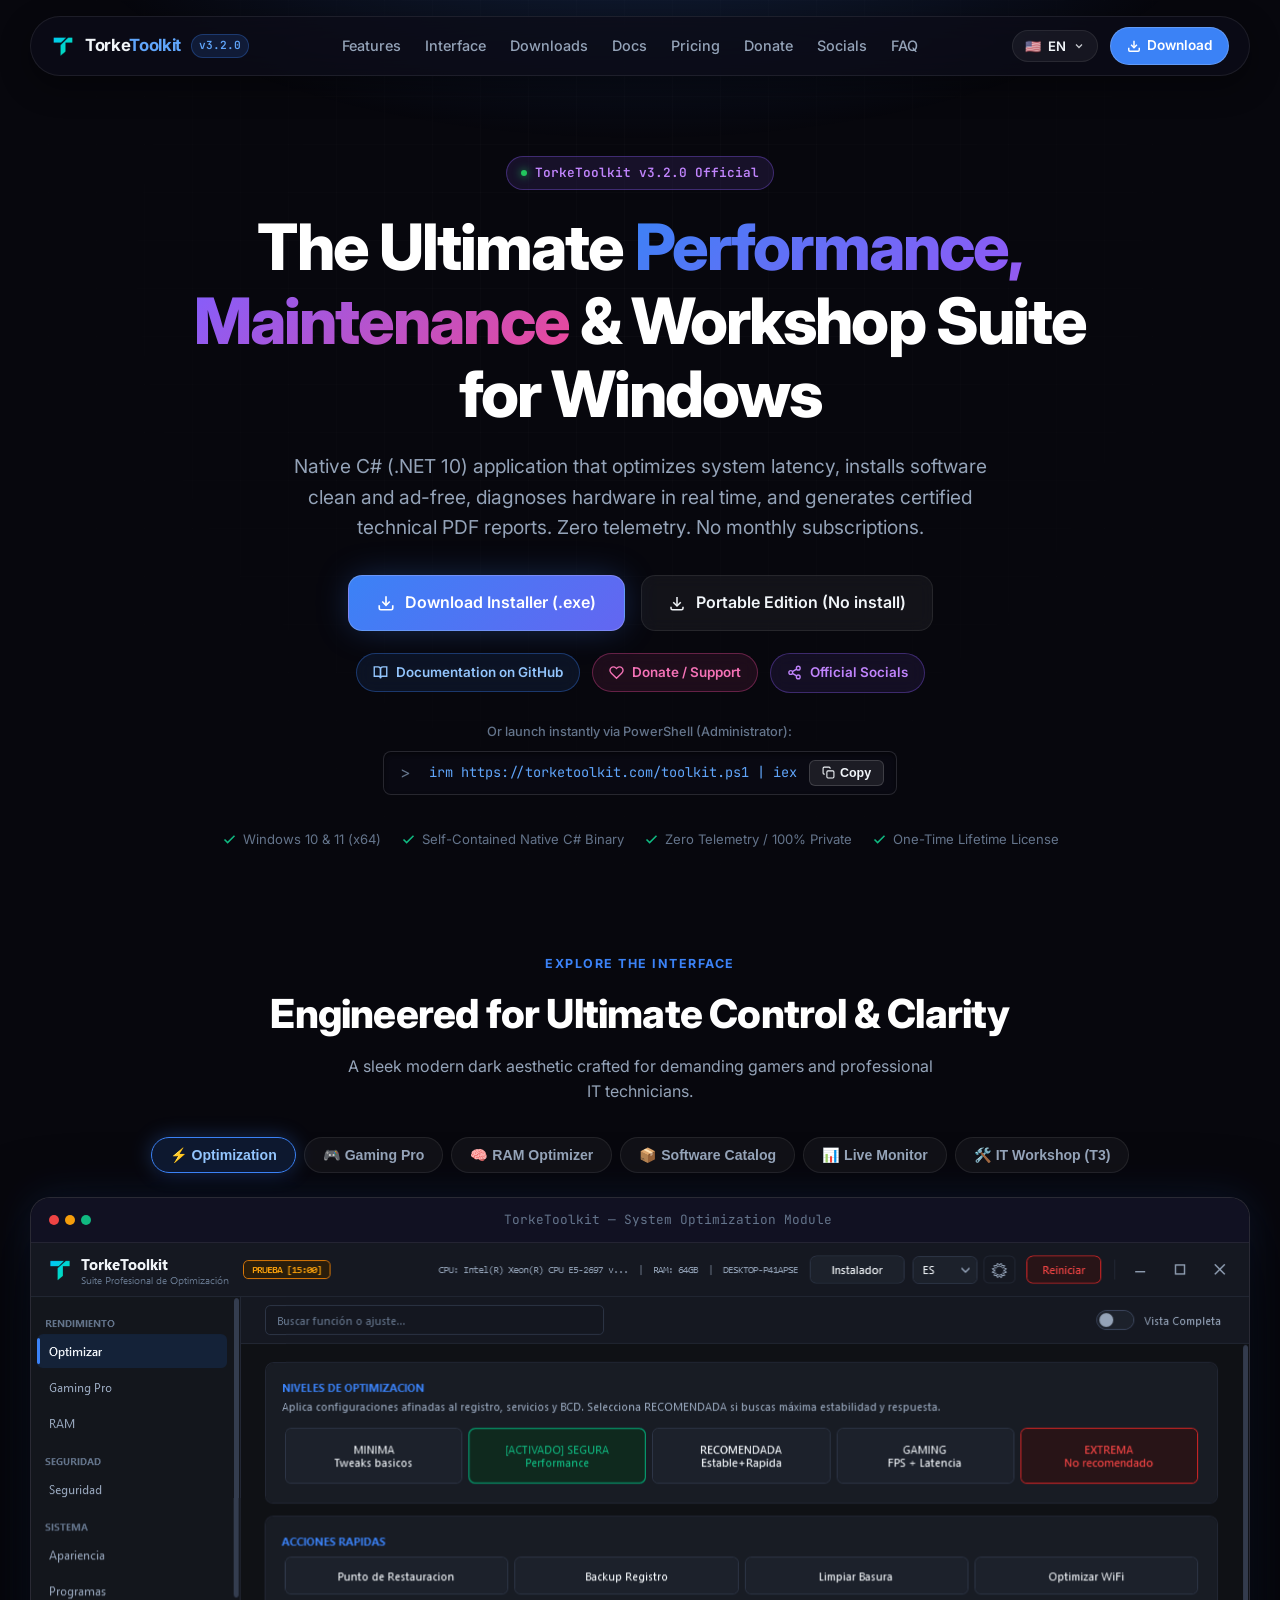
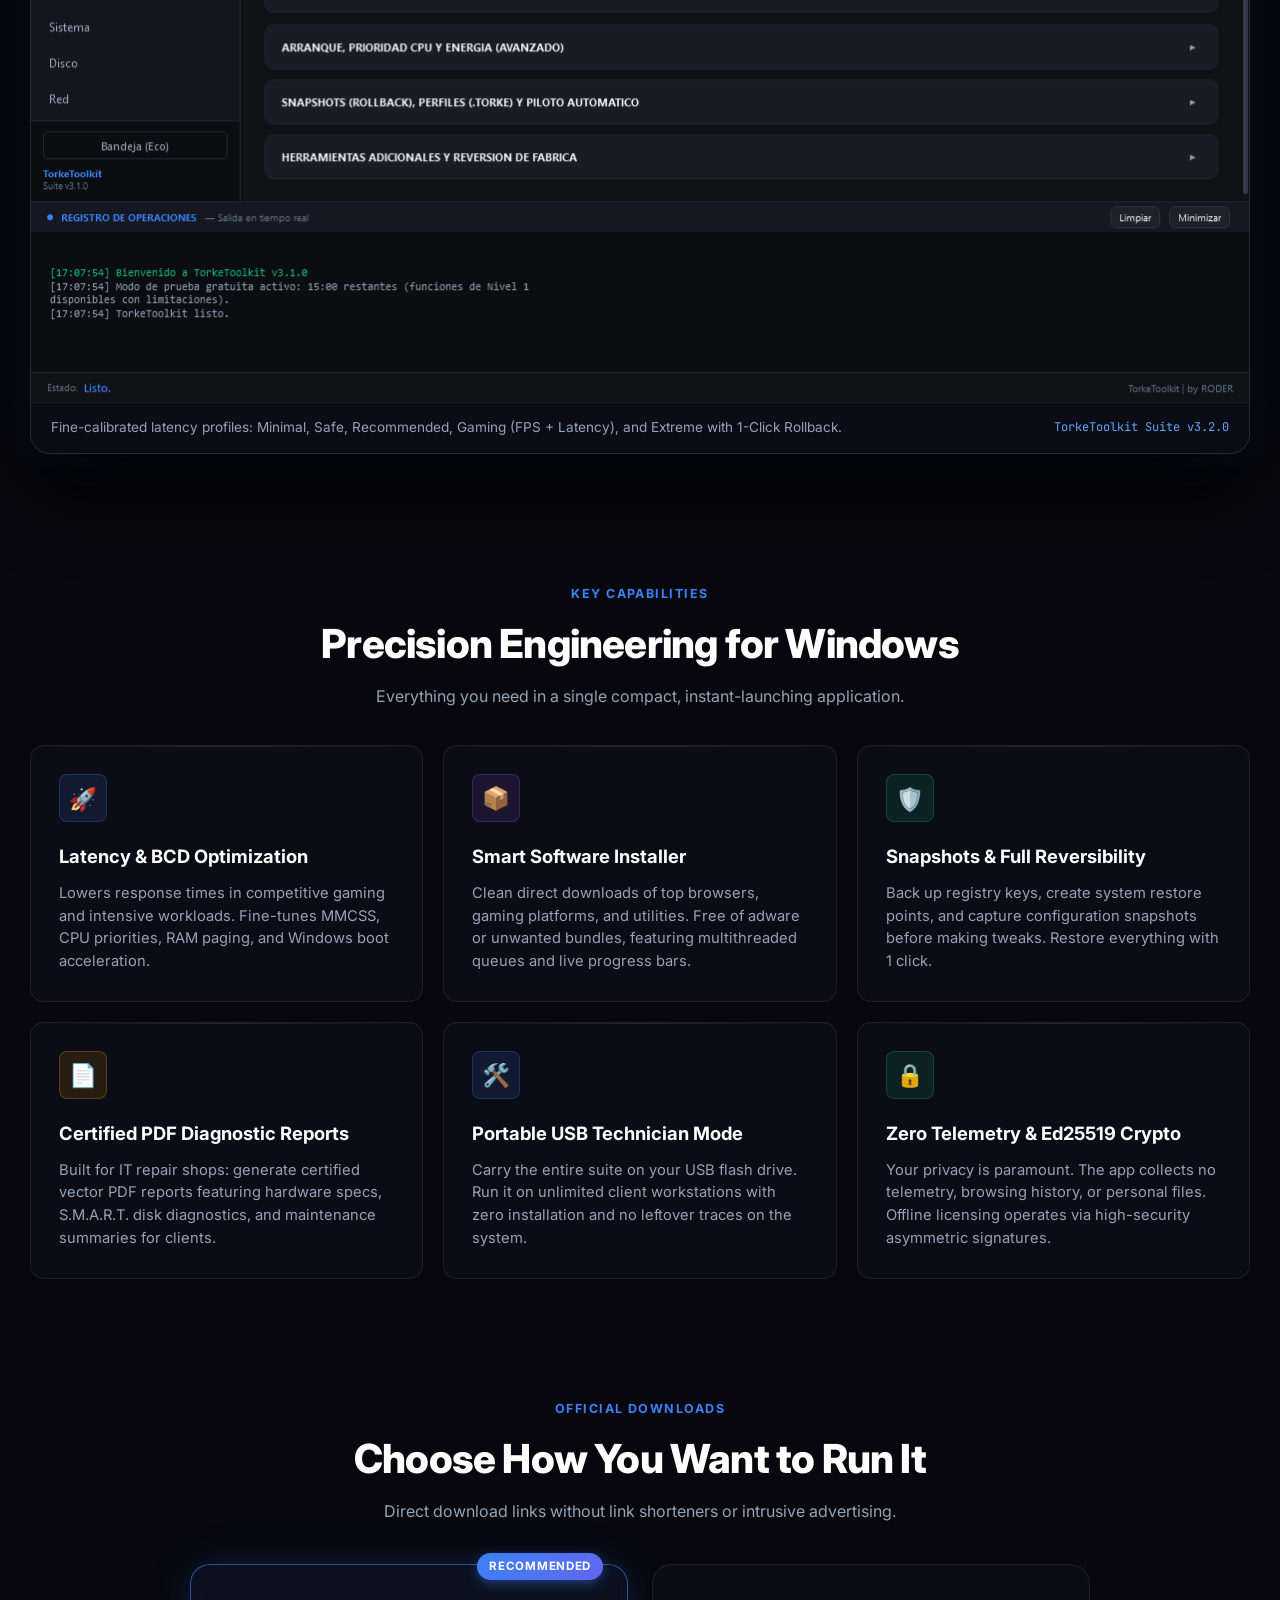
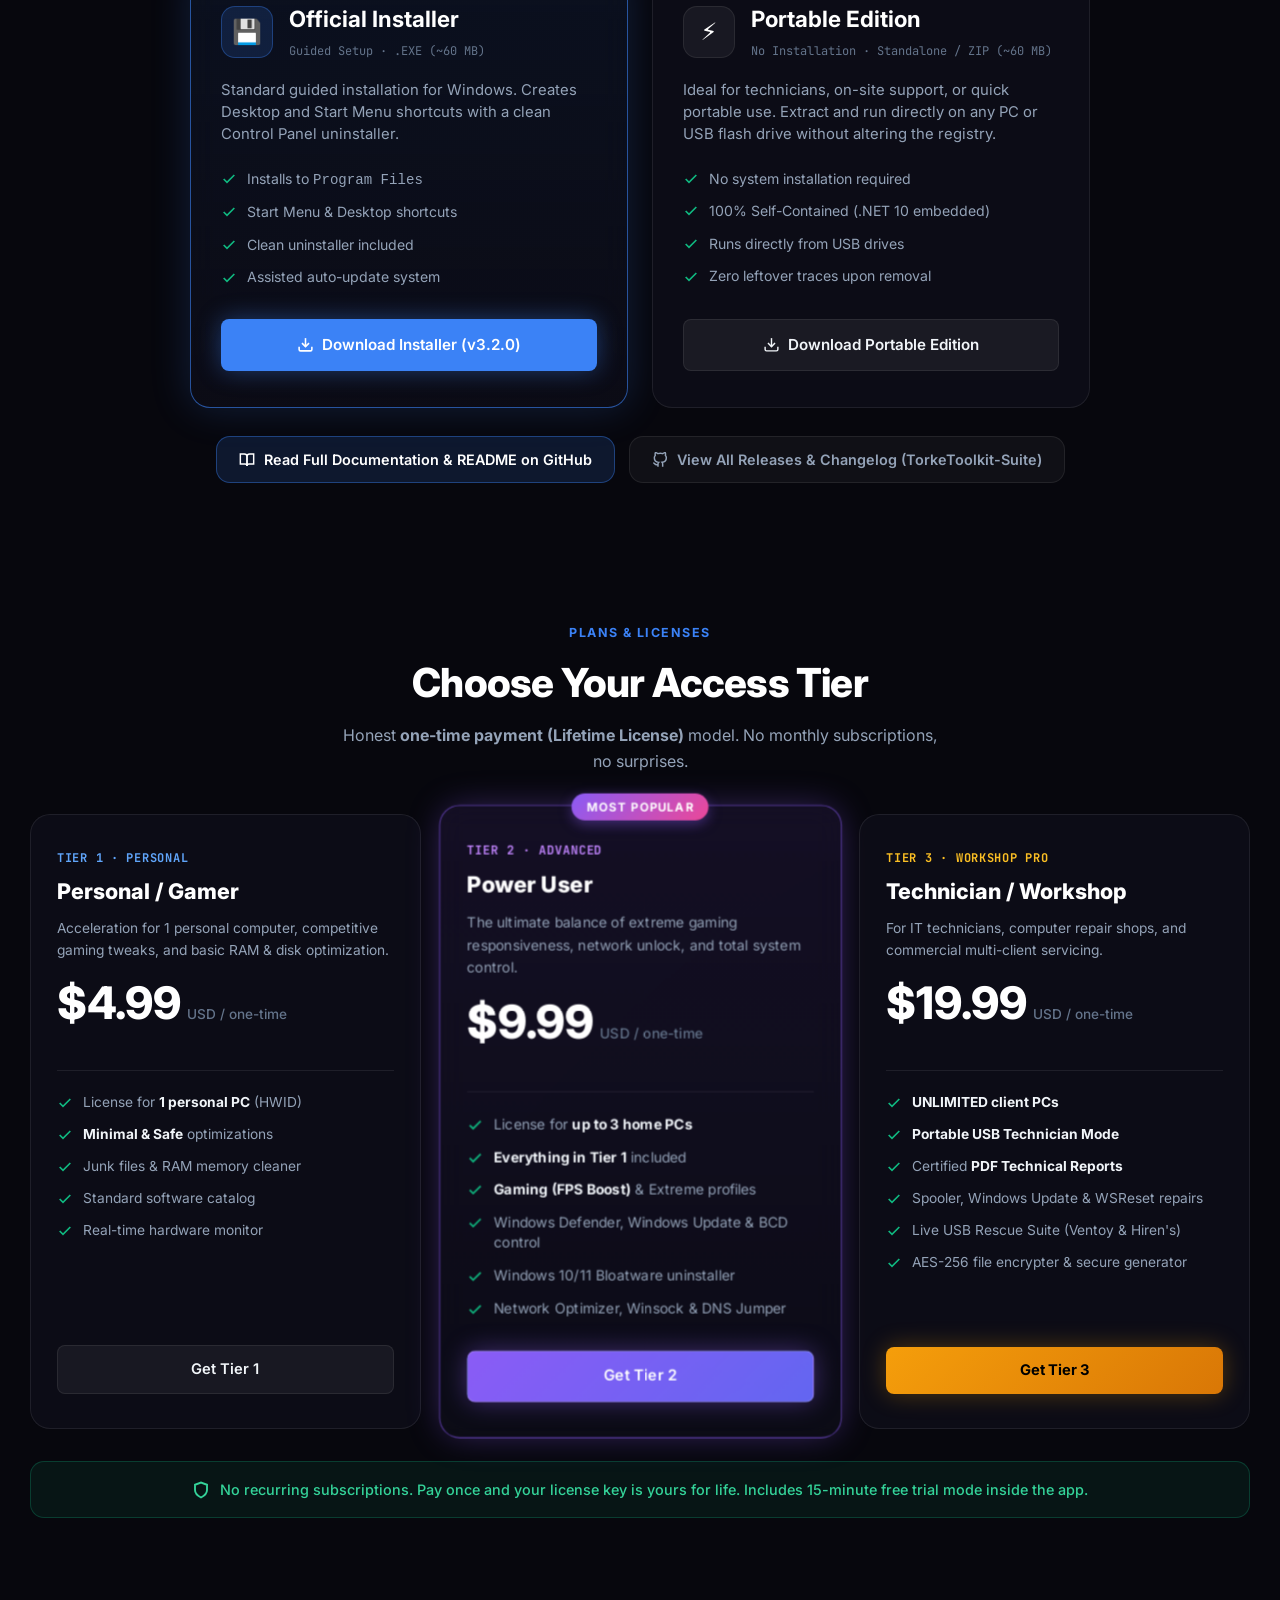
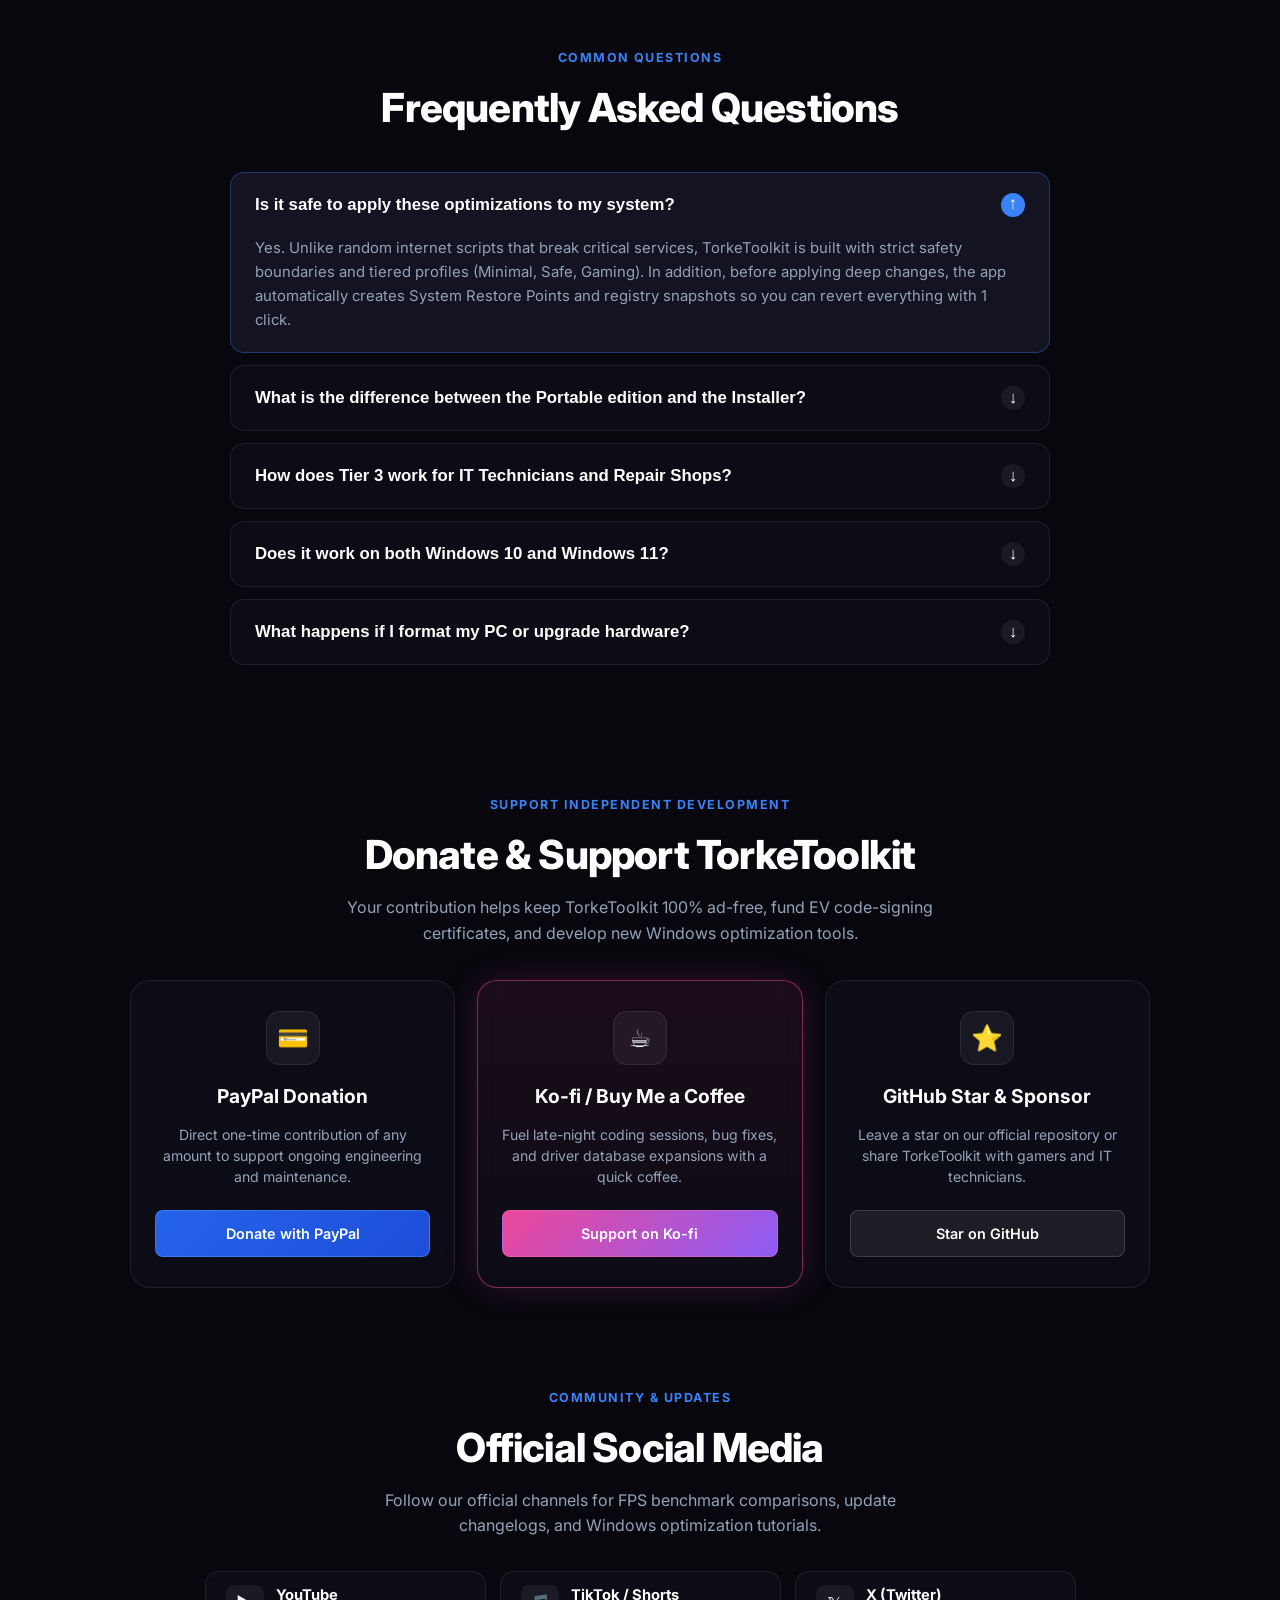
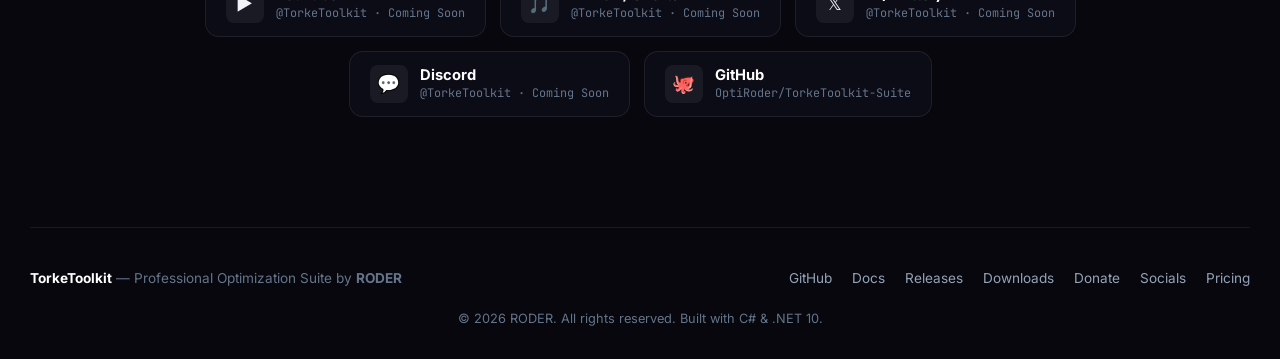
==== index.html @ 639760b7 "web(payments): connect Tier 1/2/3 pricing buttons to Payhip checkout overlay" ====
<!DOCTYPE html>
<html lang="en">

<head>
    <meta charset="UTF-8">
    <meta name="viewport" content="width=device-width, initial-scale=1.0">
    <title>TorkeToolkit — Windows 11/10 Optimizer, Driver Center &amp; PC Repair Suite</title>
    <link rel="icon" type="image/x-icon" href="source/icon.ico">
    <link rel="icon" type="image/png" href="source/logo.png">
    <link rel="apple-touch-icon" href="source/logo.png">
    <meta name="theme-color" content="#07070d">
    <meta name="author" content="RODER">
    <meta name="description"
        content="TorkeToolkit v3.2.0 — Native C# (.NET 10) Windows 10 &amp; 11 optimizer: boost FPS &amp; cut input lag, update drivers without Windows Update, install apps 5x faster, protect laptop battery health, and export PDF repair reports. Zero telemetry.">
    <meta name="keywords" content="TorkeToolkit, windows 11 optimizer, optimize windows 10, fps boost windows 11, reduce input lag gaming, driver updater without windows update, 5x app installer, laptop battery health guard, pc repair technician usb toolkit, debloat windows 11, zero telemetry optimizer, by RODER">
    <meta name="robots" content="index, follow, max-image-preview:large, max-snippet:-1, max-video-preview:-1">
    <link rel="canonical" href="https://torketoolkit.com/">

    <!-- Open Graph / Meta Social -->
    <meta property="og:type" content="website">
    <meta property="og:locale" content="en_US">
    <meta property="og:locale:alternate" content="es_ES">
    <meta property="og:locale:alternate" content="pt_BR">
    <meta property="og:url" content="https://torketoolkit.com/">
    <meta property="og:site_name" content="TorkeToolkit">
    <meta property="og:title" content="TorkeToolkit v3.2.0 — Windows Performance, Driver Center &amp; Technician Suite">
    <meta property="og:description" content="Boost PC FPS &amp; latency, update drivers without Windows Update, install apps 5x faster, protect laptop battery health, and export PDF client reports. Zero telemetry.">
    <meta property="og:image" content="https://torketoolkit.com/source/shot-optimization.jpg">
    <meta property="og:image:width" content="1220">
    <meta property="og:image:height" content="760">
    <meta property="og:image:alt" content="TorkeToolkit v3.2.0 Windows System Optimization Interface">

    <!-- Twitter / X Card -->
    <meta name="twitter:card" content="summary_large_image">
    <meta name="twitter:title" content="TorkeToolkit v3.2.0 — Windows Performance, Driver Center &amp; Technician Suite">
    <meta name="twitter:description" content="Native C# (.NET 10) suite for Windows 10/11 performance optimization, direct driver updates, 5x app installer, battery guard, and IT diagnostics.">
    <meta name="twitter:image" content="https://torketoolkit.com/source/shot-optimization.jpg">
    <meta name="twitter:image:alt" content="TorkeToolkit v3.2.0 Windows Optimization Suite">

    <!-- Structured Data (Google Rich Results: WebSite + SoftwareApplication + FAQPage) -->
    <script type="application/ld+json">
    {
      "@context": "https://schema.org",
      "@graph": [
        {
          "@type": "WebSite",
          "name": "TorkeToolkit",
          "url": "https://torketoolkit.com/",
          "inLanguage": ["en", "es", "pt"]
        },
        {
          "@type": "SoftwareApplication",
          "name": "TorkeToolkit",
          "alternateName": "TorkeToolkit Suite",
          "operatingSystem": "Windows 10 (64-bit), Windows 11 (64-bit)",
          "applicationCategory": "UtilitiesApplication",
          "softwareVersion": "3.2.0",
          "url": "https://torketoolkit.com/",
          "downloadUrl": "https://github.com/OptiRoder/TorkeToolkit-Suite/releases/latest/download/TorkeToolkit-Setup-v3.2.0.exe",
          "releaseNotes": "https://github.com/OptiRoder/TorkeToolkit-Suite/blob/main/CHANGELOG.md",
          "softwareHelp": "https://github.com/OptiRoder/TorkeToolkit-Suite#readme",
          "screenshot": "https://torketoolkit.com/source/shot-optimization.jpg",
          "inLanguage": ["en", "es"],
          "featureList": [
            "Calibrated Windows 10 & 11 Latency and BCD Optimization with 1-Click Rollback",
            "Gaming Pro with Gaming Readiness Score, MSI-Mode and +1,000 Games Booster",
            "Official Driver Center without Windows Update (Microsoft Update Catalog & NVIDIA API)",
            "5x Multi-Threaded Software Installer (Winget, Chocolatey & Direct Downloads)",
            "Torke Battery Guard with IOCTL Hardware Telemetry & Smart Charge Caps",
            "12-Point Full System Self-Diagnostic & Certified PDF Technical Reports"
          ],
          "author": {
            "@type": "Person",
            "name": "RODER"
          },
          "offers": {
            "@type": "AggregateOffer",
            "lowPrice": "4.99",
            "highPrice": "19.99",
            "priceCurrency": "USD",
            "offerCount": "3"
          }
        },
        {
          "@type": "FAQPage",
          "mainEntity": [
            {
              "@type": "Question",
              "name": "Is it safe to apply these optimizations to my system?",
              "acceptedAnswer": {
                "@type": "Answer",
                "text": "Yes. TorkeToolkit uses strict safety boundaries, tiered profiles (Minimal, Safe, Gaming), and automatically creates System Restore Points and registry snapshots so you can revert everything with 1 click."
              }
            },
            {
              "@type": "Question",
              "name": "What is the difference between the Portable edition and the Installer?",
              "acceptedAnswer": {
                "@type": "Answer",
                "text": "Both provide identical features and performance. The Portable edition requires no installation and runs directly from a USB stick or any folder, while the Installer creates shortcuts and a Control Panel uninstaller."
              }
            },
            {
              "@type": "Question",
              "name": "How does Tier 3 work for IT Technicians and Repair Shops?",
              "acceptedAnswer": {
                "@type": "Answer",
                "text": "Tier 3 authorizes technicians to carry their license on a portable USB flash drive to service unlimited client PCs and generate customized PDF diagnostic reports."
              }
            },
            {
              "@type": "Question",
              "name": "Does it work on both Windows 10 and Windows 11?",
              "acceptedAnswer": {
                "@type": "Answer",
                "text": "Yes, TorkeToolkit is fully compatible with 64-bit Windows 10 and Windows 11 (Home, Pro, Enterprise, and LTSC)."
              }
            }
          ]
        }
      ]
    }
    </script>

    <!-- Fonts -->
    <link rel="preconnect" href="https://fonts.googleapis.com">
    <link rel="preconnect" href="https://fonts.gstatic.com" crossorigin>
    <link href="https://fonts.googleapis.com/css2?family=Inter:wght@300;400;500;600;700;800&family=JetBrains+Mono:wght@400;500;600&display=swap" rel="stylesheet">
    <link rel="preload" as="image" href="source/shot-optimization.webp?v=320" imagesrcset="source/shot-optimization.webp?v=320 1x, source/shot-optimization-2x.webp?v=320 2x">
    <link rel="stylesheet" href="styles.css?v=320">
</head>

<body>

    <!-- Fondo dinámico sutil -->
    <div class="bg-ambient"></div>

    <div class="container">

        <!-- ============================================================
             NAVBAR
             ============================================================ -->
        <nav class="navbar">
            <a href="#" class="nav-brand">
                <img src="source/logo-t-transparent.png" alt="TorkeToolkit" style="width:24px;height:24px;vertical-align:middle;">
                <span class="brand-text">Torke<span style="color:#60a5fa;">Toolkit</span></span>
                <span class="brand-badge">v3.2.0</span>
            </a>

            <ul class="nav-links">
                <li><a href="#caracteristicas" data-i18n="nav_features">Features</a></li>
                <li><a href="#capturas" data-i18n="nav_interface">Interface</a></li>
                <li><a href="#descargas" data-i18n="nav_downloads">Downloads</a></li>
                <li><a href="https://github.com/OptiRoder/TorkeToolkit-Suite#readme" target="_blank" rel="noopener" data-i18n="nav_docs">Docs</a></li>
                <li><a href="#precios" data-i18n="nav_pricing">Pricing</a></li>
                <li><a href="#donaciones" data-i18n="nav_donate">Donate</a></li>
                <li><a href="#redes" data-i18n="nav_socials">Socials</a></li>
                <li><a href="#faq" data-i18n="nav_faq">FAQ</a></li>
            </ul>

            <div class="nav-actions">
                <!-- Selector Multilingüe: ES, EN, PT -->
                <div class="lang-selector-wrapper">
                    <button class="lang-selector-btn" id="lang-btn" onclick="toggleLangMenu(event)" aria-label="Change language">
                        <span class="lang-flag" id="lang-current-flag">🇺🇸</span>
                        <span class="lang-label" id="lang-current-label">EN</span>
                        <svg class="lang-chevron" width="12" height="12" viewBox="0 0 24 24" fill="none" stroke="currentColor" stroke-width="2.5"><polyline points="6 9 12 15 18 9"/></svg>
                    </button>
                    <div class="lang-dropdown" id="lang-dropdown">
                        <button class="lang-option active" data-lang="en" onclick="changeLanguage('en')">
                            <span>🇺🇸</span>
                            <div class="lang-option-text">
                                <strong>English</strong>
                                <small>EN</small>
                            </div>
                        </button>
                        <button class="lang-option" data-lang="es" onclick="changeLanguage('es')">
                            <span>🇪🇸</span>
                            <div class="lang-option-text">
                                <strong>Español</strong>
                                <small>ES</small>
                            </div>
                        </button>
                        <button class="lang-option" data-lang="pt" onclick="changeLanguage('pt')">
                            <span>🇧🇷</span>
                            <div class="lang-option-text">
                                <strong>Português</strong>
                                <small>PT</small>
                            </div>
                        </button>
                    </div>
                </div>

                <a href="#descargas" class="btn-nav-primary">
                    <svg xmlns="http://www.w3.org/2000/svg" width="14" height="14" viewBox="0 0 24 24" fill="none" stroke="currentColor" stroke-width="2.5">
                        <path d="M21 15v4a2 2 0 0 1-2 2H5a2 2 0 0 1-2-2v-4"/>
                        <polyline points="7 10 12 15 17 10"/>
                        <line x1="12" y1="15" x2="12" y2="3"/>
                    </svg>
                    <span data-i18n="nav_download_btn">Descargar</span>
                </a>
            </div>
        </nav>

        <!-- ============================================================
             HERO SECTION
             ============================================================ -->
        <header class="hero">
            <div class="pill-version">
                <span class="pill-dot"></span>
                <span data-i18n="hero_badge">TorkeToolkit v3.2.0 Official</span>
            </div>

            <h1 data-i18n-html="hero_title_html">
                The Ultimate <span class="gradient-text">Performance, Maintenance</span> &amp; Workshop Suite for Windows
            </h1>

            <p class="hero-sub" data-i18n="hero_sub">
                Native C# (.NET 10) application that optimizes system latency, installs software clean and ad-free, diagnoses hardware in real time, and generates certified technical PDF reports. Zero telemetry. No monthly subscriptions.
            </p>

            <!-- Hero Action Buttons -->
            <div class="hero-cta">
                <a href="#descargas" class="btn-cta-installer">
                    <svg xmlns="http://www.w3.org/2000/svg" width="18" height="18" viewBox="0 0 24 24" fill="none" stroke="currentColor" stroke-width="2.2">
                        <path d="M21 15v4a2 2 0 0 1-2 2H5a2 2 0 0 1-2-2v-4" />
                        <polyline points="7 10 12 15 17 10" />
                        <line x1="12" y1="15" x2="12" y2="3" />
                    </svg>
                    <span data-i18n="hero_btn_installer">Download Installer (.exe)</span>
                </a>
                <a href="#descargas" class="btn-cta-portable">
                    <svg xmlns="http://www.w3.org/2000/svg" width="18" height="18" viewBox="0 0 24 24" fill="none" stroke="currentColor" stroke-width="2">
                        <path d="M4 17v2a2 2 0 0 0 2 2h12a2 2 0 0 0 2-2v-2" />
                        <polyline points="7 11 12 16 17 11" />
                        <line x1="12" y1="4" x2="12" y2="16" />
                    </svg>
                    <span data-i18n="hero_btn_portable">Portable Edition (No install)</span>
                </a>
            </div>

            <!-- Quick Links: GitHub Docs, Donations & Socials Placeholder -->
            <div class="hero-sub-actions">
                <a href="https://github.com/OptiRoder/TorkeToolkit-Suite#readme" target="_blank" rel="noopener" class="btn-sub-action docs">
                    <svg xmlns="http://www.w3.org/2000/svg" width="15" height="15" viewBox="0 0 24 24" fill="none" stroke="currentColor" stroke-width="2.2">
                        <path d="M2 3h6a4 4 0 0 1 4 4v14a3 3 0 0 0-3-3H2z"/>
                        <path d="M22 3h-6a4 4 0 0 0-4 4v14a3 3 0 0 1 3-3h7z"/>
                    </svg>
                    <span data-i18n="hero_btn_docs">Documentation on GitHub</span>
                </a>
                <a href="#donaciones" class="btn-sub-action donate">
                    <svg xmlns="http://www.w3.org/2000/svg" width="15" height="15" viewBox="0 0 24 24" fill="none" stroke="currentColor" stroke-width="2.2">
                        <path d="M20.84 4.61a5.5 5.5 0 0 0-7.78 0L12 5.67l-1.06-1.06a5.5 5.5 0 0 0-7.78 7.78l1.06 1.06L12 21.23l7.78-7.78 1.06-1.06a5.5 5.5 0 0 0 0-7.78z"/>
                    </svg>
                    <span data-i18n="hero_btn_donate">Donate / Support</span>
                </a>
                <a href="#redes" class="btn-sub-action socials">
                    <svg xmlns="http://www.w3.org/2000/svg" width="15" height="15" viewBox="0 0 24 24" fill="none" stroke="currentColor" stroke-width="2.2">
                        <circle cx="18" cy="5" r="3"/>
                        <circle cx="6" cy="12" r="3"/>
                        <circle cx="18" cy="19" r="3"/>
                        <line x1="8.59" y1="13.51" x2="15.42" y2="17.49"/>
                        <line x1="15.41" y1="6.51" x2="8.59" y2="10.49"/>
                    </svg>
                    <span data-i18n="hero_btn_socials">Official Socials</span>
                </a>
            </div>

            <!-- PowerShell 1-Click Launch -->
            <div class="command-wrapper">
                <span class="command-label" data-i18n="hero_cmd_label">O inicia al instante desde PowerShell (Administrador):</span>
                <div class="command-box">
                    <span class="prefix">&gt;</span>
                    <code id="ps-cmd">irm https://torketoolkit.com/toolkit.ps1 | iex</code>
                    <button class="copy-btn" onclick="copyCommand('ps-cmd', this)" aria-label="Copiar comando">
                        <svg xmlns="http://www.w3.org/2000/svg" width="13" height="13" viewBox="0 0 24 24" fill="none" stroke="currentColor" stroke-width="2">
                            <rect x="9" y="9" width="13" height="13" rx="2" />
                            <path d="M5 15H4a2 2 0 0 1-2-2V4a2 2 0 0 1 2-2h9a2 2 0 0 1 2 2v1" />
                        </svg>
                        <span data-i18n="hero_copy_btn">Copiar</span>
                    </button>
                </div>
            </div>

            <!-- Trust Badges -->
            <div class="trust-badges">
                <div class="trust-badge-item">
                    <svg xmlns="http://www.w3.org/2000/svg" width="15" height="15" viewBox="0 0 24 24" fill="none" stroke="currentColor" stroke-width="2.5"><polyline points="20 6 9 17 4 12"/></svg>
                    <span data-i18n="trust_windows">Windows 10 y 11 (x64)</span>
                </div>
                <div class="trust-badge-item">
                    <svg xmlns="http://www.w3.org/2000/svg" width="15" height="15" viewBox="0 0 24 24" fill="none" stroke="currentColor" stroke-width="2.5"><polyline points="20 6 9 17 4 12"/></svg>
                    <span data-i18n="trust_binary">Binario C# Nativo Autocontenido</span>
                </div>
                <div class="trust-badge-item">
                    <svg xmlns="http://www.w3.org/2000/svg" width="15" height="15" viewBox="0 0 24 24" fill="none" stroke="currentColor" stroke-width="2.5"><polyline points="20 6 9 17 4 12"/></svg>
                    <span data-i18n="trust_telemetry">Cero Telemetría / 100% Privado</span>
                </div>
                <div class="trust-badge-item">
                    <svg xmlns="http://www.w3.org/2000/svg" width="15" height="15" viewBox="0 0 24 24" fill="none" stroke="currentColor" stroke-width="2.5"><polyline points="20 6 9 17 4 12"/></svg>
                    <span data-i18n="trust_license">Licencia de Pago Único (Lifetime)</span>
                </div>
            </div>
        </header>

        <!-- ============================================================
             INTERACTIVE SCREENSHOTS SHOWCASE
             ============================================================ -->
        <section class="showcase-section" id="capturas">
            <div class="section-head">
                <span class="section-tag" data-i18n="showcase_tag">Explora la Interfaz</span>
                <h2 class="section-title" data-i18n="showcase_title">Diseñado para Máximo Control y Claridad</h2>
                <p class="section-subtitle" data-i18n="showcase_sub">Una estética moderna en modo oscuro desarrollada para gamers exigentes y técnicos profesionales de taller.</p>
            </div>

            <!-- Navigation Tabs -->
            <div class="showcase-tabs">
                <button class="tab-btn active" onclick="switchSlide(0, this)">
                    <span data-i18n="tab_opt">⚡ Optimización</span>
                </button>
                <button class="tab-btn" onclick="switchSlide(1, this)">
                    <span data-i18n="tab_gaming">🎮 Gaming Pro</span>
                </button>
                <button class="tab-btn" onclick="switchSlide(2, this)">
                    <span data-i18n="tab_ram">🧠 Optimización RAM</span>
                </button>
                <button class="tab-btn" onclick="switchSlide(3, this)">
                    <span data-i18n="tab_apps">📦 Catálogo de Software</span>
                </button>
                <button class="tab-btn" onclick="switchSlide(4, this)">
                    <span data-i18n="tab_monitor">📊 Monitor en Vivo</span>
                </button>
                <button class="tab-btn" onclick="switchSlide(5, this)">
                    <span data-i18n="tab_tech">🛠️ Taller Técnico (T3)</span>
                </button>
            </div>

            <!-- Mockup Window Frame -->
            <div class="mockup-window">
                <div class="mockup-header">
                    <div class="window-dots">
                        <span class="dot dot-red"></span>
                        <span class="dot dot-yellow"></span>
                        <span class="dot dot-green"></span>
                    </div>
                    <div class="mockup-title" id="mockup-header-title">TorkeToolkit — Módulo de Optimización de Sistema</div>
                </div>

                <div class="mockup-body">
                    <div class="mockup-slide active" data-title="TorkeToolkit — Módulo de Optimización de Sistema" data-caption="Perfiles calibrados de latencia: Mínima, Segura, Recomendada, Gaming (FPS + Latencia) y Extrema con reversión en 1 clic.">
                        <img src="source/shot-optimization.webp?v=310" srcset="source/shot-optimization.webp?v=310 1x, source/shot-optimization-2x.webp?v=310 2x" width="1220" height="760" decoding="sync" fetchpriority="high" onclick="openLightbox('source/shot-optimization-2x.webp?v=310', this.alt)" alt="Módulo de Optimización TorkeToolkit">
                    </div>

                    <div class="mockup-slide" data-title="TorkeToolkit — Gaming Pro &amp; Game Booster" data-caption="Audita tu Gaming Readiness Score (0-100%), aplica ajustes de baja latencia DPC/MSI y activa el Modo Torneo en vivo.">
                        <img src="source/shot-gaming.webp?v=310" srcset="source/shot-gaming.webp?v=310 1x, source/shot-gaming-2x.webp?v=310 2x" width="1220" height="760" decoding="async" onclick="openLightbox('source/shot-gaming-2x.webp?v=310', this.alt)" alt="Gaming Pro y Game Booster en Vivo">
                    </div>

                    <div class="mockup-slide" data-title="TorkeToolkit — MemEngine Pro &amp; Gestión de RAM" data-caption="Liberación inteligente sin tirones en juegos, Piloto Automático de RAM y optimización automática adaptada a tu hardware.">
                        <img src="source/shot-ram.webp?v=310" srcset="source/shot-ram.webp?v=310 1x, source/shot-ram-2x.webp?v=310 2x" width="1220" height="760" decoding="async" onclick="openLightbox('source/shot-ram-2x.webp?v=310', this.alt)" alt="Torke MemEngine Pro y Optimización RAM">
                    </div>

                    <div class="mockup-slide" data-title="TorkeToolkit Installer — Gestor Multihilo de Aplicaciones" data-caption="Instala navegadores, launchers de juegos y herramientas esenciales sin instaladores basura y con barra de descarga en vivo.">
                        <img src="source/shot-installer.webp?v=310" srcset="source/shot-installer.webp?v=310 1x, source/shot-installer-2x.webp?v=310 2x" width="1220" height="749" decoding="async" onclick="openLightbox('source/shot-installer-2x.webp?v=310', this.alt)" alt="Instalador y Catálogo de Software">
                    </div>

                    <div class="mockup-slide" data-title="TorkeToolkit — Monitor de Rendimiento y Recursos" data-caption="Métricas en vivo actualizadas cada 2 segundos: uso de CPU, memoria RAM, almacenamiento y top de procesos.">
                        <img src="source/shot-monitor.webp?v=310" srcset="source/shot-monitor.webp?v=310 1x, source/shot-monitor-2x.webp?v=310 2x" width="1220" height="760" decoding="async" onclick="openLightbox('source/shot-monitor-2x.webp?v=310', this.alt)" alt="Monitor de Recursos y Hardware">
                    </div>

                    <div class="mockup-slide" data-title="TorkeToolkit — Taller Técnico y Reportes PDF (Tier 3)" data-caption="Asistente 1-Clic para PC recién formateada, auditoría comparativa Antes vs Después e informes técnicos certificados en PDF.">
                        <img src="source/shot-technician.webp?v=310" srcset="source/shot-technician.webp?v=310 1x, source/shot-technician-2x.webp?v=310 2x" width="1220" height="760" decoding="async" onclick="openLightbox('source/shot-technician-2x.webp?v=310', this.alt)" alt="Taller Técnico Profesional Tier 3">
                    </div>
                </div>

                <div class="mockup-caption">
                    <span id="mockup-caption-text">Perfiles calibrados de latencia: Mínima, Segura, Recomendada, Gaming (FPS + Latencia) y Extrema con reversión en 1 clic.</span>
                    <span style="font-family: var(--font-mono); font-size: 0.75rem; color: #60a5fa;">TorkeToolkit Suite v3.2.0</span>
                </div>
            </div>
        </section>

        <!-- ============================================================
             FEATURES HIGHLIGHTS
             ============================================================ -->
        <section class="features-section" id="caracteristicas">
            <div class="section-head">
                <span class="section-tag" data-i18n="feat_tag">Capacidades Clave</span>
                <h2 class="section-title" data-i18n="feat_title">Ingeniería de Precisión para Windows</h2>
                <p class="section-subtitle" data-i18n="feat_sub">Todo lo que necesitas en una sola aplicación compacta y de arranque instantáneo.</p>
            </div>

            <div class="features-grid">
                <div class="feature-card">
                    <div class="feature-icon">🚀</div>
                    <h3 data-i18n="feat_1_title">Optimización de Latencia y BCD</h3>
                    <p data-i18n="feat_1_desc">Reduce tiempos de respuesta en juegos y aplicaciones pesadas. Ajusta el registro MMCSS, prioridades de CPU, paginación de memoria RAM y aceleración de arranque en Windows.</p>
                </div>

                <div class="feature-card">
                    <div class="feature-icon purple">📦</div>
                    <h3 data-i18n="feat_2_title">Instalador de Software Inteligente</h3>
                    <p data-i18n="feat_2_desc">Descarga directa de los navegadores, plataformas de juegos y herramientas más populares. Sin paquetes de telemetría adicionales, con cola multihilo y barra de progreso real.</p>
                </div>

                <div class="feature-card">
                    <div class="feature-icon emerald">🛡️</div>
                    <h3 data-i18n="feat_3_title">Snapshots y Reversibilidad Total</h3>
                    <p data-i18n="feat_3_desc">Crea copias de seguridad del registro, puntos de restauración del sistema y snapshots de configuración antes de cualquier cambio. Reviértelo todo en 1 clic ante cualquier imprevisto.</p>
                </div>

                <div class="feature-card">
                    <div class="feature-icon amber">📄</div>
                    <h3 data-i18n="feat_4_title">Informes Técnicos en PDF</h3>
                    <p data-i18n="feat_4_desc">Ideal para talleres y técnicos: genera reportes vectoriales certificados en PDF con especificaciones del equipo, diagnóstico S.M.A.R.T. de discos y estado de mantenimiento para tus clientes.</p>
                </div>

                <div class="feature-card">
                    <div class="feature-icon">🛠️</div>
                    <h3 data-i18n="feat_5_title">Modo USB Portable Técnico</h3>
                    <p data-i18n="feat_5_desc">Lleva la suite completa en tu pendrive USB. Ejecútala en tantas computadoras de clientes como necesites sin necesidad de instalar o dejar residuos en el sistema.</p>
                </div>

                <div class="feature-card">
                    <div class="feature-icon emerald">🔒</div>
                    <h3 data-i18n="feat_6_title">Cero Telemetría y Criptografía Ed25519</h3>
                    <p data-i18n="feat_6_desc">Tu privacidad es sagrada. La aplicación no recopila datos de navegación, contraseñas ni archivos. El sistema de licencias funciona offline mediante firmas asimétricas de alta seguridad.</p>
                </div>
            </div>
        </section>

        <!-- ============================================================
             DOWNLOAD SECTION (SOLO 2 OPCIONES: SETUP & PORTABLE)
             ============================================================ -->
        <section class="download-section" id="descargas">
            <div class="section-head">
                <span class="section-tag" data-i18n="dl_tag">Descargas Oficiales</span>
                <h2 class="section-title" data-i18n="dl_title">Elige Cómo Deseas Ejecutarlo</h2>
                <p class="section-subtitle" data-i18n="dl_sub">Descarga directa sin enlaces acortados ni publicidad invasiva.</p>
            </div>

            <div class="download-grid">
                
                <!-- Opción 1: Con Instalador (Recomendado) -->
                <div class="dl-card featured">
                    <div class="dl-badge-recommend" data-i18n="dl_c1_badge">Recomendado</div>
                    <div>
                        <div class="dl-header">
                            <div class="dl-icon-badge">💾</div>
                            <div>
                                <h3 data-i18n="dl_c1_title">Instalador Oficial</h3>
                                <span class="dl-tag" data-i18n="dl_c1_sub">Setup Asistido · .EXE (~60 MB)</span>
                            </div>
                        </div>
                        <p class="dl-desc" data-i18n="dl_c1_desc">
                            Instalación estándar guiada para Windows. Integra accesos directos en el Escritorio, menú Inicio y desinstalador completo en el Panel de Control.
                        </p>
                        <ul class="dl-features">
                            <li>
                                <svg xmlns="http://www.w3.org/2000/svg" width="16" height="16" viewBox="0 0 24 24" fill="none" stroke="currentColor" stroke-width="2.5"><polyline points="20 6 9 17 4 12"/></svg>
                                <span data-i18n-html="dl_c1_f1_html">Instalación en <code>Archivos de Programa</code></span>
                            </li>
                            <li>
                                <svg xmlns="http://www.w3.org/2000/svg" width="16" height="16" viewBox="0 0 24 24" fill="none" stroke="currentColor" stroke-width="2.5"><polyline points="20 6 9 17 4 12"/></svg>
                                <span data-i18n="dl_c1_f2">Acceso directo en Menú Inicio y Escritorio</span>
                            </li>
                            <li>
                                <svg xmlns="http://www.w3.org/2000/svg" width="16" height="16" viewBox="0 0 24 24" fill="none" stroke="currentColor" stroke-width="2.5"><polyline points="20 6 9 17 4 12"/></svg>
                                <span data-i18n="dl_c1_f3">Desinstalador limpio integrado</span>
                            </li>
                            <li>
                                <svg xmlns="http://www.w3.org/2000/svg" width="16" height="16" viewBox="0 0 24 24" fill="none" stroke="currentColor" stroke-width="2.5"><polyline points="20 6 9 17 4 12"/></svg>
                                <span data-i18n="dl_c1_f4">Actualización automática asistida</span>
                            </li>
                        </ul>
                    </div>
                    <a id="btn-download-installer" href="https://github.com/OptiRoder/TorkeToolkit-Suite/releases/latest/download/TorkeToolkit-Setup-v3.2.0.exe" class="btn-download primary" target="_blank" rel="noopener">
                        <svg xmlns="http://www.w3.org/2000/svg" width="17" height="17" viewBox="0 0 24 24" fill="none" stroke="currentColor" stroke-width="2.2">
                            <path d="M21 15v4a2 2 0 0 1-2 2H5a2 2 0 0 1-2-2v-4"/>
                            <polyline points="7 10 12 15 17 10"/>
                            <line x1="12" y1="15" x2="12" y2="3"/>
                        </svg>
                        <span data-i18n="dl_c1_btn">Download Installer (v3.2.0)</span>
                    </a>
                </div>

                <!-- Opción 2: Edición Portable -->
                <div class="dl-card">
                    <div>
                        <div class="dl-header">
                            <div class="dl-icon-badge">⚡</div>
                            <div>
                                <h3 data-i18n="dl_c2_title">Edición Portable</h3>
                                <span class="dl-tag" data-i18n="dl_c2_sub">Sin Instalación · Standalone / ZIP (~60 MB)</span>
                            </div>
                        </div>
                        <p class="dl-desc" data-i18n="dl_c2_desc">
                            Ideal para técnicos, soporte a domicilio o uso rápido. Extrae y ejecuta directamente en cualquier PC o pendrive USB sin alterar el registro.
                        </p>
                        <ul class="dl-features">
                            <li>
                                <svg xmlns="http://www.w3.org/2000/svg" width="16" height="16" viewBox="0 0 24 24" fill="none" stroke="currentColor" stroke-width="2.5"><polyline points="20 6 9 17 4 12"/></svg>
                                <span data-i18n="dl_c2_f1">No requiere instalación en el sistema</span>
                            </li>
                            <li>
                                <svg xmlns="http://www.w3.org/2000/svg" width="16" height="16" viewBox="0 0 24 24" fill="none" stroke="currentColor" stroke-width="2.5"><polyline points="20 6 9 17 4 12"/></svg>
                                <span data-i18n="dl_c2_f2">100% Autocontenido (.NET 10 integrado)</span>
                            </li>
                            <li>
                                <svg xmlns="http://www.w3.org/2000/svg" width="16" height="16" viewBox="0 0 24 24" fill="none" stroke="currentColor" stroke-width="2.5"><polyline points="20 6 9 17 4 12"/></svg>
                                <span data-i18n="dl_c2_f3">Ejecución directa desde memorias USB</span>
                            </li>
                            <li>
                                <svg xmlns="http://www.w3.org/2000/svg" width="16" height="16" viewBox="0 0 24 24" fill="none" stroke="currentColor" stroke-width="2.5"><polyline points="20 6 9 17 4 12"/></svg>
                                <span data-i18n="dl_c2_f4">Cero residuos al retirar el ejecutable</span>
                            </li>
                        </ul>
                    </div>
                    <a id="btn-download-portable" href="https://github.com/OptiRoder/TorkeToolkit-Suite/releases/latest/download/TorkeToolkit-Portable-v3.2.0.exe" class="btn-download secondary" target="_blank" rel="noopener">
                        <svg xmlns="http://www.w3.org/2000/svg" width="17" height="17" viewBox="0 0 24 24" fill="none" stroke="currentColor" stroke-width="2">
                            <path d="M21 15v4a2 2 0 0 1-2 2H5a2 2 0 0 1-2-2v-4"/>
                            <polyline points="7 10 12 15 17 10"/>
                            <line x1="12" y1="15" x2="12" y2="3"/>
                        </svg>
                        <span data-i18n="dl_c2_btn">Download Portable Edition</span>
                    </a>
                </div>

            </div>

            <!-- GitHub Documentation & Releases Repository Bar -->
            <div class="dl-repo-bar">
                <a href="https://github.com/OptiRoder/TorkeToolkit-Suite#readme" target="_blank" rel="noopener" class="btn-repo-link">
                    <svg xmlns="http://www.w3.org/2000/svg" width="16" height="16" viewBox="0 0 24 24" fill="none" stroke="currentColor" stroke-width="2.2">
                        <path d="M2 3h6a4 4 0 0 1 4 4v14a3 3 0 0 0-3-3H2z"/>
                        <path d="M22 3h-6a4 4 0 0 0-4 4v14a3 3 0 0 1 3-3h7z"/>
                    </svg>
                    <span data-i18n="dl_btn_docs">Read Full Documentation &amp; README on GitHub</span>
                </a>
                <a href="https://github.com/OptiRoder/TorkeToolkit-Suite/releases" target="_blank" rel="noopener" class="btn-repo-link secondary">
                    <svg xmlns="http://www.w3.org/2000/svg" width="16" height="16" viewBox="0 0 24 24" fill="none" stroke="currentColor" stroke-width="2.2">
                        <path d="M9 19c-5 1.5-5-2.5-7-3m14 6v-3.87a3.37 3.37 0 0 0-.94-2.61c3.14-.35 6.44-1.54 6.44-7A5.44 5.44 0 0 0 20 4.77 5.07 5.07 0 0 0 19.91 1S18.73.65 16 2.48a13.38 13.38 0 0 0-7 0C6.27.65 5.09 1 5.09 1A5.07 5.07 0 0 0 5 4.77a5.44 5.44 0 0 0-1.5 3.78c0 5.42 3.3 6.61 6.44 7A3.37 3.37 0 0 0 9 18.13V22"/>
                    </svg>
                    <span data-i18n="dl_btn_releases">View All Releases &amp; Changelog (TorkeToolkit-Suite)</span>
                </a>
            </div>
        </section>

        <!-- ============================================================
             PRICING SECTION (PAGO UNICO / LIFETIME)
             ============================================================ -->
        <section class="pricing-section" id="precios">
            <div class="section-head">
                <span class="section-tag" data-i18n="price_tag">Planes y Licencias</span>
                <h2 class="section-title" data-i18n="price_title">Elige tu Nivel de Acceso</h2>
                <p class="section-subtitle" data-i18n-html="price_sub_html">
                    Modelo honesto de <strong>pago único (Licencia Vitalicia)</strong>. Sin pagos mensuales ni sorpresas.
                </p>
            </div>

            <div class="pricing-grid">

                <!-- Tier 1: Personal / Gamer -->
                <div class="pricing-card">
                    <div class="pricing-top">
                        <div class="pricing-tier-tag" data-i18n="p1_tag">Nivel 1 · Personal</div>
                        <h3 class="pricing-title" data-i18n="p1_title">Personal / Gamer</h3>
                        <p class="pricing-desc" data-i18n="p1_desc">Aceleración para un equipo personal, gaming competitivo y optimización básica de RAM y disco.</p>
                        
                        <div class="pricing-price-box">
                            <span class="pricing-price">$4.99</span>
                            <span class="pricing-period" data-i18n="price_period">USD / pago único</span>
                        </div>
                    </div>

                    <div class="pricing-divider"></div>

                    <ul class="pricing-features">
                        <li>
                            <svg xmlns="http://www.w3.org/2000/svg" width="16" height="16" viewBox="0 0 24 24" fill="none" stroke="currentColor" stroke-width="2.5"><polyline points="20 6 9 17 4 12"/></svg>
                            <span data-i18n-html="p1_f1_html">Licencia para <strong>1 PC personal</strong> (HWID)</span>
                        </li>
                        <li>
                            <svg xmlns="http://www.w3.org/2000/svg" width="16" height="16" viewBox="0 0 24 24" fill="none" stroke="currentColor" stroke-width="2.5"><polyline points="20 6 9 17 4 12"/></svg>
                            <span data-i18n-html="p1_f2_html">Optimizaciones <strong>Minimal y Safe</strong></span>
                        </li>
                        <li>
                            <svg xmlns="http://www.w3.org/2000/svg" width="16" height="16" viewBox="0 0 24 24" fill="none" stroke="currentColor" stroke-width="2.5"><polyline points="20 6 9 17 4 12"/></svg>
                            <span data-i18n="p1_f3">Limpiador de archivos basura y RAM</span>
                        </li>
                        <li>
                            <svg xmlns="http://www.w3.org/2000/svg" width="16" height="16" viewBox="0 0 24 24" fill="none" stroke="currentColor" stroke-width="2.5"><polyline points="20 6 9 17 4 12"/></svg>
                            <span data-i18n="p1_f4">Catálogo estándar de programas</span>
                        </li>
                        <li>
                            <svg xmlns="http://www.w3.org/2000/svg" width="16" height="16" viewBox="0 0 24 24" fill="none" stroke="currentColor" stroke-width="2.5"><polyline points="20 6 9 17 4 12"/></svg>
                            <span data-i18n="p1_f5">Monitor de hardware en tiempo real</span>
                        </li>
                    </ul>

                    <a href="https://payhip.com/b/0G4JD" class="btn-pricing outline payhip-buy-button" data-theme="none" data-product="0G4JD" target="_blank" rel="noopener" data-i18n="p1_btn">Adquirir Nivel 1</a>
                </div>

                <!-- Tier 2: Power User (Popular) -->
                <div class="pricing-card popular">
                    <div class="pricing-badge-popular" data-i18n="p2_badge">Más Popular</div>
                    <div class="pricing-top">
                        <div class="pricing-tier-tag" data-i18n="p2_tag">Nivel 2 · Avanzado</div>
                        <h3 class="pricing-title" data-i18n="p2_title">Power User</h3>
                        <p class="pricing-desc" data-i18n="p2_desc">El balance definitivo de rendimiento extremo, desbloqueo de red y control total del sistema.</p>
                        
                        <div class="pricing-price-box">
                            <span class="pricing-price">$9.99</span>
                            <span class="pricing-period" data-i18n="price_period">USD / pago único</span>
                        </div>
                    </div>

                    <div class="pricing-divider"></div>

                    <ul class="pricing-features">
                        <li>
                            <svg xmlns="http://www.w3.org/2000/svg" width="16" height="16" viewBox="0 0 24 24" fill="none" stroke="currentColor" stroke-width="2.5"><polyline points="20 6 9 17 4 12"/></svg>
                            <span data-i18n-html="p2_f1_html">Licencia para <strong>hasta 3 PCs</strong> del hogar</span>
                        </li>
                        <li>
                            <svg xmlns="http://www.w3.org/2000/svg" width="16" height="16" viewBox="0 0 24 24" fill="none" stroke="currentColor" stroke-width="2.5"><polyline points="20 6 9 17 4 12"/></svg>
                            <span data-i18n-html="p2_f2_html"><strong>Todo lo de Nivel 1</strong> incluido</span>
                        </li>
                        <li>
                            <svg xmlns="http://www.w3.org/2000/svg" width="16" height="16" viewBox="0 0 24 24" fill="none" stroke="currentColor" stroke-width="2.5"><polyline points="20 6 9 17 4 12"/></svg>
                            <span data-i18n-html="p2_f3_html">Perfiles <strong>Gaming (FPS Boost)</strong> y Extremo</span>
                        </li>
                        <li>
                            <svg xmlns="http://www.w3.org/2000/svg" width="16" height="16" viewBox="0 0 24 24" fill="none" stroke="currentColor" stroke-width="2.5"><polyline points="20 6 9 17 4 12"/></svg>
                            <span data-i18n="p2_f4">Control Defender, Windows Update y BCD</span>
                        </li>
                        <li>
                            <svg xmlns="http://www.w3.org/2000/svg" width="16" height="16" viewBox="0 0 24 24" fill="none" stroke="currentColor" stroke-width="2.5"><polyline points="20 6 9 17 4 12"/></svg>
                            <span data-i18n="p2_f5">Desinstalador de Bloatware Windows 10/11</span>
                        </li>
                        <li>
                            <svg xmlns="http://www.w3.org/2000/svg" width="16" height="16" viewBox="0 0 24 24" fill="none" stroke="currentColor" stroke-width="2.5"><polyline points="20 6 9 17 4 12"/></svg>
                            <span data-i18n="p2_f6">Optimizador de Red, Winsock y DNS Jumper</span>
                        </li>
                    </ul>

                    <a href="https://payhip.com/b/E4wHB" class="btn-pricing highlight payhip-buy-button" data-theme="none" data-product="E4wHB" target="_blank" rel="noopener" data-i18n="p2_btn">Adquirir Nivel 2</a>
                </div>

                <!-- Tier 3: Técnico / Taller -->
                <div class="pricing-card workshop">
                    <div class="pricing-top">
                        <div class="pricing-tier-tag" data-i18n="p3_tag">Nivel 3 · Taller Pro</div>
                        <h3 class="pricing-title" data-i18n="p3_title">Técnico / Taller</h3>
                        <p class="pricing-desc" data-i18n="p3_desc">Para técnicos de soporte, talleres de ensamblaje y mantenimiento comercial en clientes.</p>
                        
                        <div class="pricing-price-box">
                            <span class="pricing-price">$19.99</span>
                            <span class="pricing-period" data-i18n="price_period">USD / pago único</span>
                        </div>
                    </div>

                    <div class="pricing-divider"></div>

                    <ul class="pricing-features">
                        <li>
                            <svg xmlns="http://www.w3.org/2000/svg" width="16" height="16" viewBox="0 0 24 24" fill="none" stroke="currentColor" stroke-width="2.5"><polyline points="20 6 9 17 4 12"/></svg>
                            <span data-i18n-html="p3_f1_html"><strong>PCs ILIMITADAS</strong> de clientes</span>
                        </li>
                        <li>
                            <svg xmlns="http://www.w3.org/2000/svg" width="16" height="16" viewBox="0 0 24 24" fill="none" stroke="currentColor" stroke-width="2.5"><polyline points="20 6 9 17 4 12"/></svg>
                            <span data-i18n-html="p3_f2_html"><strong>Modo Pendrive USB Portable</strong> de taller</span>
                        </li>
                        <li>
                            <svg xmlns="http://www.w3.org/2000/svg" width="16" height="16" viewBox="0 0 24 24" fill="none" stroke="currentColor" stroke-width="2.5"><polyline points="20 6 9 17 4 12"/></svg>
                            <span data-i18n-html="p3_f3_html"><strong>Informes Técnicos en PDF</strong> certificados</span>
                        </li>
                        <li>
                            <svg xmlns="http://www.w3.org/2000/svg" width="16" height="16" viewBox="0 0 24 24" fill="none" stroke="currentColor" stroke-width="2.5"><polyline points="20 6 9 17 4 12"/></svg>
                            <span data-i18n="p3_f4">Reparación de Spooler, WinUpdate y WSReset</span>
                        </li>
                        <li>
                            <svg xmlns="http://www.w3.org/2000/svg" width="16" height="16" viewBox="0 0 24 24" fill="none" stroke="currentColor" stroke-width="2.5"><polyline points="20 6 9 17 4 12"/></svg>
                            <span data-i18n="p3_f5">Suite de Rescate Live USB (Ventoy & Hiren's)</span>
                        </li>
                        <li>
                            <svg xmlns="http://www.w3.org/2000/svg" width="16" height="16" viewBox="0 0 24 24" fill="none" stroke="currentColor" stroke-width="2.5"><polyline points="20 6 9 17 4 12"/></svg>
                            <span data-i18n="p3_f6">Cifrador de archivos AES-256 & generador seguro</span>
                        </li>
                    </ul>

                    <a href="https://payhip.com/b/y10SR" class="btn-pricing workshop-btn payhip-buy-button" data-theme="none" data-product="y10SR" target="_blank" rel="noopener" data-i18n="p3_btn">Adquirir Nivel 3</a>
                </div>

            </div>

            <!-- Transparency badge -->
            <div class="pricing-guarantee">
                <svg xmlns="http://www.w3.org/2000/svg" width="18" height="18" viewBox="0 0 24 24" fill="none" stroke="currentColor" stroke-width="2.5"><path d="M12 22s8-4 8-10V5l-8-3-8 3v7c0 6 8 10 8 10z"/></svg>
                <span data-i18n="price_guarantee">Sin suscripciones recurrentes. Pagas una sola vez y la clave te pertenece de por vida. Incluye modo de prueba gratuita de 15 minutos dentro de la aplicación.</span>
            </div>
        </section>

        <!-- ============================================================
             FAQ SECTION
             ============================================================ -->
        <section class="faq-section" id="faq">
            <div class="section-head">
                <span class="section-tag" data-i18n="faq_tag">Dudas Habituales</span>
                <h2 class="section-title" data-i18n="faq_title">Preguntas Frecuentes</h2>
            </div>

            <div class="faq-accordion">
                <div class="faq-item active">
                    <button class="faq-question" onclick="toggleFaq(this)">
                        <span data-i18n="faq_q1">¿Es seguro aplicar estas optimizaciones en mi sistema?</span>
                        <span class="faq-icon">↓</span>
                    </button>
                    <div class="faq-answer">
                        <p data-i18n="faq_a1">Sí. A diferencia de scripts masivos de internet que rompen servicios críticos, TorkeToolkit fue diseñado con filtros de seguridad y categorías progresivas (Minimal, Safe, Gaming). Además, antes de aplicar cambios profundos, el software cuenta con un sistema automático de Puntos de Restauración y Snapshots de registro para revertir todo en 1 clic.</p>
                    </div>
                </div>

                <div class="faq-item">
                    <button class="faq-question" onclick="toggleFaq(this)">
                        <span data-i18n="faq_q2">¿Cuál es la diferencia entre la versión Portable y el Instalador?</span>
                        <span class="faq-icon">↓</span>
                    </button>
                    <div class="faq-answer">
                        <p data-i18n="faq_a2">Ambas contienen exactamente las mismas funciones y rendimiento. La versión Portable no requiere instalación y puede ejecutarse directamente desde una memoria USB o cualquier carpeta. El Instalador (.exe) agrega accesos directos en el menú Inicio, escritorio y soporte de desinstalación limpia desde el Panel de Control.</p>
                    </div>
                </div>

                <div class="faq-item">
                    <button class="faq-question" onclick="toggleFaq(this)">
                        <span data-i18n="faq_q3">¿Cómo funciona el Nivel 3 para Técnicos y Talleres?</span>
                        <span class="faq-icon">↓</span>
                    </button>
                    <div class="faq-answer">
                        <p data-i18n="faq_a3">El Nivel 3 incluye autorización expresa para que técnicos de soporte lleven su clave en modo pendrive USB y realicen tareas de formateo, optimización, post-instalación de programas y diagnóstico en computadoras ilimitadas de sus clientes, además de poder generar el informe técnico en PDF con el logotipo y datos del taller.</p>
                    </div>
                </div>

                <div class="faq-item">
                    <button class="faq-question" onclick="toggleFaq(this)">
                        <span data-i18n="faq_q4">¿Funciona en Windows 10 y Windows 11?</span>
                        <span class="faq-icon">↓</span>
                    </button>
                    <div class="faq-answer">
                        <p data-i18n="faq_a4">Sí, es compatible tanto con Windows 10 como con Windows 11 en sus arquitecturas de 64 bits (x64), incluyendo ediciones Home, Pro, Enterprise y LTSC.</p>
                    </div>
                </div>

                <div class="faq-item">
                    <button class="faq-question" onclick="toggleFaq(this)">
                        <span data-i18n="faq_q5">¿Qué pasa si formateo mi ordenador o cambio componentes?</span>
                        <span class="faq-icon">↓</span>
                    </button>
                    <div class="faq-answer">
                        <p data-i18n="faq_a5">El identificador de hardware (HWID) utiliza un algoritmo tolerante de huella digital de placa base y procesador. Formatear el disco duro o reinstalar Windows mantendrá tu activación intacta automáticamente.</p>
                    </div>
                </div>
            </div>
        </section>

        <!-- ============================================================
             DONATIONS & SUPPORT SECTION
             ============================================================ -->
        <section class="donate-section" id="donaciones">
            <div class="section-head">
                <span class="section-tag" data-i18n="donate_tag">Support Independent Development</span>
                <h2 class="section-title" data-i18n="donate_title">Donate &amp; Support TorkeToolkit</h2>
                <p class="section-subtitle" data-i18n="donate_sub">
                    Your contribution helps keep TorkeToolkit 100% ad-free, fund EV code-signing certificates, and develop new Windows optimization tools.
                </p>
            </div>

            <!-- TODO: Reemplaza los href="#" de abajo con tus enlaces reales de PayPal, Ko-fi, etc. -->
            <div class="donate-grid">
                <div class="donate-card">
                    <div class="donate-icon paypal">💳</div>
                    <h3 data-i18n="donate_c1_title">PayPal Donation</h3>
                    <p data-i18n="donate_c1_desc">Direct one-time contribution of any amount to support ongoing engineering and maintenance.</p>
                    <a href="#donaciones" onclick="return handlePlaceholderLink(event, 'PayPal')" class="btn-donate paypal-btn" data-i18n="donate_c1_btn">Donate with PayPal</a>
                </div>

                <div class="donate-card featured-donate">
                    <div class="donate-icon kofi">☕</div>
                    <h3 data-i18n="donate_c2_title">Ko-fi / Buy Me a Coffee</h3>
                    <p data-i18n="donate_c2_desc">Fuel late-night coding sessions, bug fixes, and driver database expansions with a quick coffee.</p>
                    <a href="#donaciones" onclick="return handlePlaceholderLink(event, 'Ko-fi / Buy Me a Coffee')" class="btn-donate kofi-btn" data-i18n="donate_c2_btn">Support on Ko-fi</a>
                </div>

                <div class="donate-card">
                    <div class="donate-icon github">⭐</div>
                    <h3 data-i18n="donate_c3_title">GitHub Star &amp; Sponsor</h3>
                    <p data-i18n="donate_c3_desc">Leave a star on our official repository or share TorkeToolkit with gamers and IT technicians.</p>
                    <a href="https://github.com/OptiRoder/TorkeToolkit-Suite" target="_blank" rel="noopener" class="btn-donate github-btn" data-i18n="donate_c3_btn">Star on GitHub</a>
                </div>
            </div>
        </section>

        <!-- ============================================================
             SOCIAL MEDIA & COMMUNITY (PLACEHOLDER)
             ============================================================ -->
        <section class="socials-section" id="redes">
            <div class="section-head">
                <span class="section-tag" data-i18n="socials_tag">Community &amp; Updates</span>
                <h2 class="section-title" data-i18n="socials_title">Official Social Media</h2>
                <p class="section-subtitle" data-i18n="socials_sub">
                    Follow our official channels for FPS benchmark comparisons, update changelogs, and Windows optimization tutorials.
                </p>
            </div>

            <!-- PLACEHOLDER REDES SOCIALES: Reemplaza href="#redes" y quita el onclick cuando agregues tus links -->
            <div class="socials-grid">
                <a href="#redes" onclick="return handlePlaceholderLink(event, 'YouTube')" class="social-pill youtube">
                    <span class="social-icon">▶️</span>
                    <div>
                        <strong>YouTube</strong>
                        <small data-i18n="social_coming_soon">@TorkeToolkit · Coming Soon</small>
                    </div>
                </a>

                <a href="#redes" onclick="return handlePlaceholderLink(event, 'TikTok')" class="social-pill tiktok">
                    <span class="social-icon">🎵</span>
                    <div>
                        <strong>TikTok / Shorts</strong>
                        <small data-i18n="social_coming_soon">@TorkeToolkit · Coming Soon</small>
                    </div>
                </a>

                <a href="#redes" onclick="return handlePlaceholderLink(event, 'X / Twitter')" class="social-pill twitter">
                    <span class="social-icon">𝕏</span>
                    <div>
                        <strong>X (Twitter)</strong>
                        <small data-i18n="social_coming_soon">@TorkeToolkit · Coming Soon</small>
                    </div>
                </a>

                <a href="#redes" onclick="return handlePlaceholderLink(event, 'Discord')" class="social-pill discord">
                    <span class="social-icon">💬</span>
                    <div>
                        <strong>Discord</strong>
                        <small data-i18n="social_coming_soon">Community · Coming Soon</small>
                    </div>
                </a>

                <a href="https://github.com/OptiRoder/TorkeToolkit-Suite" target="_blank" rel="noopener" class="social-pill github">
                    <span class="social-icon">🐙</span>
                    <div>
                        <strong>GitHub</strong>
                        <small>OptiRoder/TorkeToolkit-Suite</small>
                    </div>
                </a>
            </div>
        </section>

        <!-- ============================================================
             FOOTER
             ============================================================ -->
        <footer class="footer">
            <div class="footer-top">
                <div data-i18n-html="footer_desc_html">
                    <strong style="color:#fff;">TorkeToolkit</strong> — Professional Optimization Suite by <strong>RODER</strong>
                </div>
                <div class="footer-links">
                    <a href="https://github.com/OptiRoder/TorkeToolkit-Suite" target="_blank" rel="noopener">GitHub</a>
                    <a href="https://github.com/OptiRoder/TorkeToolkit-Suite#readme" target="_blank" rel="noopener" data-i18n="nav_docs">Docs</a>
                    <a href="https://github.com/OptiRoder/TorkeToolkit-Suite/releases/latest" target="_blank" rel="noopener">Releases</a>
                    <a href="#descargas" data-i18n="nav_downloads">Downloads</a>
                    <a href="#donaciones" data-i18n="nav_donate">Donate</a>
                    <a href="#redes" data-i18n="nav_socials">Socials</a>
                    <a href="#precios" data-i18n="nav_pricing">Pricing</a>
                </div>
            </div>
            <div class="footer-bottom" data-i18n="footer_rights">
                &copy; 2026 RODER. Todos los derechos reservados. Desarrollado con C# y .NET 10.
            </div>
        </footer>

    </div>

    <!-- Lightbox Modal -->
    <div id="img-lightbox" class="img-lightbox" onclick="closeLightbox()">
        <img id="img-lightbox-target" src="" alt="">
    </div>

    <!-- Payhip Embedded Checkout Overlay -->
    <script type="text/javascript" src="https://payhip.com/payhip.js" async></script>

    <!-- Multi-Language i18n Engine (ES, EN, PT) -->
    <script src="i18n.js?v=320"></script>

    <!-- ============================================================
         SCRIPTS: TABS, FAQ, COPY & GITHUB RELEASES
         ============================================================ -->
    <script>
        // Copiar comando de PowerShell
        function copyCommand(id, btn) {
            const text = document.getElementById(id).innerText;
            navigator.clipboard.writeText(text).then(() => {
                const originalHtml = btn.innerHTML;
                const copiedText = (typeof I18N_DATA !== 'undefined' && I18N_DATA[currentLang] && I18N_DATA[currentLang].hero_copied) ? I18N_DATA[currentLang].hero_copied : '¡Copiado!';
                btn.classList.add('copied');
                btn.innerHTML = `
                    <svg xmlns="http://www.w3.org/2000/svg" width="13" height="13" viewBox="0 0 24 24" fill="none" stroke="currentColor" stroke-width="2.5"><polyline points="20 6 9 17 4 12"/></svg>
                    <span>${copiedText}</span>
                `;
                setTimeout(() => {
                    btn.classList.remove('copied');
                    btn.innerHTML = originalHtml;
                }, 2000);
            });
        }

        // Showcase Tabs
        function switchSlide(index, button) {
            const buttons = document.querySelectorAll('.tab-btn');
            const slides = document.querySelectorAll('.mockup-slide');
            const titleEl = document.getElementById('mockup-header-title');
            const captionEl = document.getElementById('mockup-caption-text');

            buttons.forEach(b => b.classList.remove('active'));
            slides.forEach(s => s.classList.remove('active'));

            button.classList.add('active');
            if (slides[index]) {
                slides[index].classList.add('active');
                if (titleEl && slides[index].dataset.title) {
                    titleEl.textContent = slides[index].dataset.title;
                }
                if (captionEl && slides[index].dataset.caption) {
                    captionEl.textContent = slides[index].dataset.caption;
                }
            }
        }

        // Lightbox
        function openLightbox(src, alt) {
            const lb = document.getElementById('img-lightbox');
            const img = document.getElementById('img-lightbox-target');
            if (lb && img) {
                img.src = src;
                img.alt = alt || '';
                lb.classList.add('open');
            }
        }
        function closeLightbox() {
            const lb = document.getElementById('img-lightbox');
            if (lb) lb.classList.remove('open');
        }
        document.addEventListener('keydown', e => { if (e.key === 'Escape') closeLightbox(); });

        // FAQ Accordion
        function toggleFaq(button) {
            const item = button.closest('.faq-item');
            const allItems = document.querySelectorAll('.faq-item');
            
            allItems.forEach(i => {
                if (i !== item) i.classList.remove('active');
            });
            
            item.classList.toggle('active');
        }

        // Aviso amigable para botones placeholder (Redes / Donaciones pendientes de configurar URL)
        function handlePlaceholderLink(e, label) {
            e.preventDefault();
            const msg = (typeof I18N_DATA !== 'undefined' && I18N_DATA[currentLang] && I18N_DATA[currentLang].placeholder_notice)
                ? I18N_DATA[currentLang].placeholder_notice.replace('{0}', label)
                : `${label}: Link coming soon!`;
            alert(msg);
            return false;
        }

        // Carga dinámica de la última release desde GitHub API
        async function loadGitHubRelease() {
            const REPO = 'OptiRoder/TorkeToolkit-Suite';
            const API = `https://api.github.com/repos/${REPO}/releases/latest`;

            try {
                const res = await fetch(API, { headers: { 'Accept': 'application/vnd.github+json' } });
                if (!res.ok) throw new Error('API fetch error');
                const data = await res.json();

                const tag = data.tag_name || 'v3.2.0';
                const baseUrl = `https://github.com/${REPO}/releases/download/${tag}`;

                const btnInstaller = document.getElementById('btn-download-installer');
                const btnPortable = document.getElementById('btn-download-portable');

                // Si existen assets específicos en la release, mapearlos
                if (data.assets && Array.isArray(data.assets) && data.assets.length > 0) {
                    const installerAsset = data.assets.find(a => a.name.toLowerCase().includes('setup') && a.name.endsWith('.exe'));
                    const portableAsset = data.assets.find(a => (a.name.toLowerCase().includes('portable') || (!a.name.toLowerCase().includes('setup') && a.name.toLowerCase().includes('torketoolkit'))) && (a.name.endsWith('.exe') || a.name.endsWith('.zip')));

                    if (installerAsset && btnInstaller) btnInstaller.href = installerAsset.browser_download_url;
                    if (portableAsset && btnPortable) btnPortable.href = portableAsset.browser_download_url;
                } else {
                    if (btnInstaller) btnInstaller.href = `${baseUrl}/TorkeToolkit-Setup-${tag}.exe`;
                    if (btnPortable) btnPortable.href = `${baseUrl}/TorkeToolkit-Portable-${tag}.exe`;
                }

                // Actualizar badges con la versión real
                document.querySelectorAll('.brand-badge, .pill-version span:last-child').forEach(el => {
                    if (el.classList.contains('brand-badge')) el.textContent = tag.startsWith('v') ? tag : `v${tag}`;
                });

            } catch (err) {
                console.log('Usando URLs directas fallback de descarga v3.2.0:', err.message);
            }
        }

        loadGitHubRelease();
    </script>
</body>

</html>
---- styles.css ----
/* ============================================================
   OPTITOOLKIT PRO — OFFICIAL WEBSITE & DOWNLOAD PORTAL
   Design: Modern Dark Glassmorphism, Sapphire & Cyber Violet Glows,
           Ultra-Clean High-Performance Aesthetics.
   ============================================================ */

/* ---- RESET & VARIABLES ---- */
*, *::before, *::after {
    box-sizing: border-box;
    margin: 0;
    padding: 0;
}

:root {
    --bg-base:          #07070d;
    --bg-card:          rgba(15, 15, 26, 0.75);
    --bg-card-hover:    rgba(22, 22, 38, 0.85);
    --bg-surface:       #0d0d18;
    --bg-glass:         rgba(255, 255, 255, 0.03);
    
    --border-subtle:    rgba(255, 255, 255, 0.08);
    --border-hover:     rgba(59, 130, 246, 0.4);
    --border-accent:    rgba(139, 92, 246, 0.5);
    
    --text-primary:     #f1f5f9;
    --text-secondary:   #94a3b8;
    --text-muted:       #64748b;
    
    --accent-blue:      #3b82f6;
    --accent-purple:    #8b5cf6;
    --accent-cyan:      #06b6d4;
    --accent-emerald:   #10b981;
    --accent-amber:     #f59e0b;
    --accent-danger:    #ef4444;

    --gradient-brand:   linear-gradient(135deg, #3b82f6 0%, #8b5cf6 50%, #ec4899 100%);
    --gradient-glow:    radial-gradient(ellipse 65% 50% at 50% -15%, rgba(59, 130, 246, 0.22), transparent 70%);
    --gradient-card:    linear-gradient(180deg, rgba(255, 255, 255, 0.04) 0%, rgba(255, 255, 255, 0.01) 100%);
    
    --font-ui:          'Inter', system-ui, -apple-system, BlinkMacSystemFont, "Segoe UI", Roboto, sans-serif;
    --font-mono:        'JetBrains Mono', Consolas, monospace;
    
    --radius-sm:        8px;
    --radius-md:        14px;
    --radius-lg:        20px;
    --radius-full:      9999px;
    
    --shadow-soft:      0 10px 30px -10px rgba(0, 0, 0, 0.5);
    --shadow-card:      0 20px 40px -15px rgba(0, 0, 0, 0.7);
    --shadow-glow:      0 0 35px -5px rgba(59, 130, 246, 0.35);
    --shadow-purple:    0 0 35px -5px rgba(139, 92, 246, 0.4);
    
    --transition:       all 0.25s cubic-bezier(0.16, 1, 0.3, 1);
}

html {
    font-size: 16px;
    scroll-behavior: smooth;
    color-scheme: dark;
}

body {
    background-color: var(--bg-base);
    color: var(--text-primary);
    font-family: var(--font-ui);
    line-height: 1.6;
    overflow-x: hidden;
    min-height: 100vh;
}

/* Background Atmosphere */
.bg-ambient {
    position: fixed;
    inset: 0;
    pointer-events: none;
    z-index: 0;
}

.bg-ambient::before {
    content: '';
    position: absolute;
    top: 0;
    left: 50%;
    transform: translateX(-50%);
    width: 100vw;
    height: 700px;
    background: var(--gradient-glow);
}

.bg-ambient::after {
    content: '';
    position: absolute;
    inset: 0;
    background-image: 
        linear-gradient(to right, rgba(255, 255, 255, 0.02) 1px, transparent 1px),
        linear-gradient(to bottom, rgba(255, 255, 255, 0.02) 1px, transparent 1px);
    background-size: 48px 48px;
    mask-image: radial-gradient(circle at 50% 30%, black, transparent 80%);
}

/* Layout Container */
.container {
    width: 100%;
    max-width: 1268px;
    margin: 0 auto;
    padding: 0 24px;
    position: relative;
    z-index: 1;
}

/* ---- NAVBAR ---- */
.navbar {
    position: sticky;
    top: 16px;
    z-index: 50;
    margin: 16px auto 32px;
    background: rgba(13, 13, 24, 0.75);
    backdrop-filter: blur(16px);
    -webkit-backdrop-filter: blur(16px);
    border: 1px solid var(--border-subtle);
    border-radius: var(--radius-full);
    padding: 10px 20px;
    display: flex;
    align-items: center;
    justify-content: space-between;
    box-shadow: 0 10px 30px rgba(0, 0, 0, 0.4);
}

.nav-brand {
    display: flex;
    align-items: center;
    gap: 10px;
    text-decoration: none;
    color: var(--text-primary);
}

.brand-dot {
    width: 9px;
    height: 9px;
    border-radius: 50%;
    background: #3b82f6;
    box-shadow: 0 0 10px #3b82f6;
}

.brand-text {
    font-weight: 700;
    font-size: 1.05rem;
    letter-spacing: -0.02em;
}

.brand-badge {
    font-family: var(--font-mono);
    font-size: 0.7rem;
    padding: 2px 7px;
    border-radius: var(--radius-full);
    background: rgba(59, 130, 246, 0.15);
    color: #60a5fa;
    border: 1px solid rgba(59, 130, 246, 0.3);
    font-weight: 600;
}

.nav-links {
    display: flex;
    align-items: center;
    gap: 24px;
    list-style: none;
}

.nav-links a {
    color: var(--text-secondary);
    text-decoration: none;
    font-size: 0.9rem;
    font-weight: 500;
    transition: var(--transition);
}

.nav-links a:hover {
    color: var(--text-primary);
}

.nav-actions {
    display: flex;
    align-items: center;
    gap: 12px;
}

.btn-nav-primary {
    background: #3b82f6;
    color: #fff;
    padding: 7px 16px;
    border-radius: var(--radius-full);
    font-size: 0.85rem;
    font-weight: 600;
    text-decoration: none;
    transition: var(--transition);
    display: inline-flex;
    align-items: center;
    gap: 6px;
    border: 1px solid rgba(255, 255, 255, 0.2);
}

.btn-nav-primary:hover {
    background: #2563eb;
    box-shadow: 0 0 20px rgba(59, 130, 246, 0.5);
    transform: translateY(-1px);
}

/* Language Selector */
.lang-selector-wrapper {
    position: relative;
    user-select: none;
}

.lang-selector-btn {
    background: rgba(255, 255, 255, 0.05);
    border: 1px solid var(--border-subtle);
    color: var(--text-primary);
    padding: 7px 12px;
    border-radius: var(--radius-full);
    font-size: 0.82rem;
    font-weight: 600;
    font-family: var(--font-ui);
    display: inline-flex;
    align-items: center;
    gap: 7px;
    cursor: pointer;
    transition: var(--transition);
}

.lang-selector-btn:hover {
    background: rgba(255, 255, 255, 0.1);
    border-color: rgba(59, 130, 246, 0.4);
    box-shadow: 0 0 14px rgba(59, 130, 246, 0.2);
}

.lang-chevron {
    transition: transform 0.2s cubic-bezier(0.16, 1, 0.3, 1);
    opacity: 0.8;
}

.lang-selector-wrapper.open .lang-chevron {
    transform: rotate(180deg);
}

.lang-dropdown {
    position: absolute;
    top: calc(100% + 8px);
    right: 0;
    min-width: 150px;
    background: #0f101d;
    border: 1px solid rgba(255, 255, 255, 0.12);
    border-radius: var(--radius-md);
    padding: 6px;
    box-shadow: 0 16px 36px -4px rgba(0, 0, 0, 0.85), 0 0 20px rgba(59, 130, 246, 0.18);
    backdrop-filter: blur(20px);
    display: none;
    flex-direction: column;
    gap: 3px;
    z-index: 1000;
    animation: langFadeDown 0.18s ease;
}

.lang-selector-wrapper.open .lang-dropdown {
    display: flex;
}

@keyframes langFadeDown {
    from {
        opacity: 0;
        transform: translateY(-6px);
    }
    to {
        opacity: 1;
        transform: translateY(0);
    }
}

.lang-option {
    background: transparent;
    border: 1px solid transparent;
    color: var(--text-secondary);
    padding: 8px 10px;
    border-radius: var(--radius-sm);
    font-size: 0.82rem;
    font-family: var(--font-ui);
    display: flex;
    align-items: center;
    gap: 10px;
    cursor: pointer;
    width: 100%;
    text-align: left;
    transition: var(--transition);
}

.lang-option:hover {
    background: rgba(255, 255, 255, 0.08);
    color: #fff;
}

.lang-option.active {
    background: rgba(59, 130, 246, 0.15);
    color: #60a5fa;
    border-color: rgba(59, 130, 246, 0.35);
    font-weight: 600;
}

.lang-option-text {
    display: flex;
    justify-content: space-between;
    align-items: center;
    width: 100%;
}

.lang-option-text small {
    font-size: 0.72rem;
    opacity: 0.75;
    font-family: var(--font-mono);
}

/* Mobile Menu Toggle */
.mobile-toggle {
    display: none;
    background: none;
    border: none;
    color: var(--text-primary);
    cursor: pointer;
}

/* ---- HERO SECTION ---- */
.hero {
    text-align: center;
    padding: 48px 0 64px;
    display: flex;
    flex-direction: column;
    align-items: center;
    gap: 20px;
}

.pill-version {
    display: inline-flex;
    align-items: center;
    gap: 8px;
    background: rgba(139, 92, 246, 0.12);
    border: 1px solid rgba(139, 92, 246, 0.35);
    color: #c084fc;
    font-size: 0.8rem;
    font-weight: 600;
    padding: 6px 14px;
    border-radius: var(--radius-full);
    font-family: var(--font-mono);
}

.pill-dot {
    width: 6px;
    height: 6px;
    border-radius: 50%;
    background: #22c55e;
    box-shadow: 0 0 8px #22c55e;
}

.hero h1 {
    font-size: clamp(2.3rem, 5.5vw, 4rem);
    font-weight: 800;
    letter-spacing: -0.03em;
    line-height: 1.15;
    max-width: 900px;
    color: #fff;
}

.hero h1 .gradient-text {
    background: var(--gradient-brand);
    -webkit-background-clip: text;
    -webkit-text-fill-color: transparent;
}

.hero-sub {
    font-size: clamp(1rem, 2vw, 1.2rem);
    color: var(--text-secondary);
    max-width: 720px;
    margin: 0 auto;
    font-weight: 400;
}

/* Hero CTA Buttons */
.hero-cta {
    display: flex;
    align-items: center;
    justify-content: center;
    flex-wrap: wrap;
    gap: 16px;
    margin-top: 12px;
}

.btn-cta-installer {
    background: linear-gradient(135deg, #3b82f6 0%, #6366f1 100%);
    color: #fff;
    padding: 14px 28px;
    border-radius: var(--radius-md);
    font-size: 1rem;
    font-weight: 600;
    text-decoration: none;
    transition: var(--transition);
    display: inline-flex;
    align-items: center;
    gap: 10px;
    border: 1px solid rgba(255, 255, 255, 0.2);
    box-shadow: var(--shadow-glow);
}

.btn-cta-installer:hover {
    transform: translateY(-2px);
    box-shadow: 0 0 35px rgba(59, 130, 246, 0.6);
}

.btn-cta-portable {
    background: rgba(255, 255, 255, 0.05);
    color: var(--text-primary);
    padding: 14px 26px;
    border-radius: var(--radius-md);
    font-size: 1rem;
    font-weight: 600;
    text-decoration: none;
    transition: var(--transition);
    display: inline-flex;
    align-items: center;
    gap: 10px;
    border: 1px solid var(--border-subtle);
    backdrop-filter: blur(8px);
}

.btn-cta-portable:hover {
    background: rgba(255, 255, 255, 0.1);
    border-color: rgba(255, 255, 255, 0.2);
    transform: translateY(-2px);
}

/* Quick Terminal PowerShell box */
.command-wrapper {
    margin-top: 10px;
    display: flex;
    flex-direction: column;
    align-items: center;
    gap: 8px;
}

.command-label {
    font-size: 0.8rem;
    color: var(--text-muted);
    font-weight: 500;
}

.command-box {
    display: flex;
    align-items: center;
    background: #090912;
    border: 1px solid rgba(255, 255, 255, 0.12);
    border-radius: var(--radius-sm);
    padding: 8px 12px 8px 16px;
    gap: 12px;
    box-shadow: inset 0 2px 4px rgba(0, 0, 0, 0.5);
    max-width: 520px;
    width: 100%;
}

.command-box code {
    font-family: var(--font-mono);
    color: #60a5fa;
    font-size: 0.85rem;
    flex-grow: 1;
    overflow: hidden;
    text-overflow: ellipsis;
    white-space: nowrap;
}

.command-box .prefix {
    color: var(--text-muted);
    margin-right: 6px;
}

.copy-btn {
    background: rgba(255, 255, 255, 0.08);
    border: 1px solid rgba(255, 255, 255, 0.15);
    color: var(--text-primary);
    padding: 5px 12px;
    border-radius: 6px;
    font-size: 0.78rem;
    font-weight: 600;
    cursor: pointer;
    transition: var(--transition);
    display: inline-flex;
    align-items: center;
    gap: 5px;
}

.copy-btn:hover {
    background: rgba(255, 255, 255, 0.16);
}

.copy-btn.copied {
    background: #10b981;
    color: #fff;
    border-color: #10b981;
}

/* Trust Badges */
.trust-badges {
    display: flex;
    align-items: center;
    justify-content: center;
    gap: 20px;
    flex-wrap: wrap;
    margin-top: 14px;
    font-size: 0.82rem;
    color: var(--text-muted);
}

.trust-badge-item {
    display: inline-flex;
    align-items: center;
    gap: 6px;
}

.trust-badge-item svg {
    color: #10b981;
}

/* ---- INTERACTIVE SHOWCASE (SCREENSHOTS) ---- */
.showcase-section {
    padding: 40px 0 70px;
}

.section-head {
    text-align: center;
    margin-bottom: 32px;
}

.section-tag {
    font-size: 0.78rem;
    font-weight: 700;
    text-transform: uppercase;
    letter-spacing: 0.12em;
    color: #3b82f6;
    margin-bottom: 8px;
    display: block;
}

.section-title {
    font-size: clamp(1.8rem, 3.5vw, 2.5rem);
    font-weight: 800;
    letter-spacing: -0.02em;
    color: #fff;
}

.section-subtitle {
    color: var(--text-secondary);
    font-size: 1rem;
    max-width: 600px;
    margin: 8px auto 0;
}

/* Tabs */
.showcase-tabs {
    display: flex;
    justify-content: center;
    flex-wrap: wrap;
    gap: 8px;
    margin-bottom: 24px;
}

.tab-btn {
    background: rgba(255, 255, 255, 0.04);
    border: 1px solid var(--border-subtle);
    color: var(--text-secondary);
    padding: 9px 18px;
    border-radius: var(--radius-full);
    font-size: 0.88rem;
    font-weight: 600;
    cursor: pointer;
    transition: var(--transition);
    display: inline-flex;
    align-items: center;
    gap: 8px;
}

.tab-btn:hover {
    background: rgba(255, 255, 255, 0.08);
    color: var(--text-primary);
}

.tab-btn.active {
    background: rgba(59, 130, 246, 0.15);
    border-color: #3b82f6;
    color: #93c5fd;
    box-shadow: 0 0 20px rgba(59, 130, 246, 0.3);
}

/* Mockup Frame */
.mockup-window {
    background: #0d0d18;
    border: 1px solid rgba(255, 255, 255, 0.12);
    border-radius: var(--radius-lg);
    overflow: hidden;
    box-shadow: 0 30px 80px rgba(0, 0, 0, 0.8), 0 0 40px rgba(59, 130, 246, 0.15);
    transition: var(--transition);
}

.mockup-header {
    background: #111122;
    padding: 12px 18px;
    display: flex;
    align-items: center;
    border-bottom: 1px solid var(--border-subtle);
    gap: 14px;
}

.window-dots {
    display: flex;
    gap: 6px;
}

.dot {
    width: 10px;
    height: 10px;
    border-radius: 50%;
}
.dot-red { background: #ef4444; }
.dot-yellow { background: #f59e0b; }
.dot-green { background: #10b981; }

.mockup-title {
    font-family: var(--font-mono);
    font-size: 0.8rem;
    color: var(--text-muted);
    flex-grow: 1;
    text-align: center;
}

.mockup-body {
    position: relative;
    background: #08080f;
    min-height: 400px;
}

.mockup-slide {
    display: none;
    width: 100%;
    animation: fadeIn 0.35s ease forwards;
}

.mockup-slide.active {
    display: block;
}

.mockup-slide img {
    width: 100%;
    height: auto;
    display: block;
    cursor: zoom-in;
}

.mockup-caption {
    padding: 14px 20px;
    background: #0c0c16;
    border-top: 1px solid var(--border-subtle);
    display: flex;
    align-items: center;
    justify-content: space-between;
    font-size: 0.85rem;
    color: var(--text-secondary);
}

.mockup-caption strong {
    color: var(--text-primary);
}

@keyframes fadeIn {
    from { opacity: 0; }
    to { opacity: 1; }
}

.img-lightbox {
    position: fixed;
    inset: 0;
    background: rgba(5, 8, 18, 0.92);
    backdrop-filter: blur(8px);
    z-index: 9999;
    display: none;
    align-items: center;
    justify-content: center;
    padding: 24px;
    cursor: zoom-out;
}

.img-lightbox.open {
    display: flex;
}

.img-lightbox img {
    max-width: 95vw;
    max-height: 92vh;
    width: auto;
    height: auto;
    border-radius: 12px;
    border: 1px solid rgba(255, 255, 255, 0.14);
    box-shadow: 0 30px 90px rgba(0, 0, 0, 0.9);
}

/* ---- FEATURES GRID ---- */
.features-section {
    padding: 60px 0;
}

.features-grid {
    display: grid;
    grid-template-columns: repeat(auto-fit, minmax(320px, 1fr));
    gap: 20px;
    margin-top: 36px;
}

.feature-card {
    background: var(--bg-card);
    border: 1px solid var(--border-subtle);
    border-radius: var(--radius-md);
    padding: 28px;
    transition: var(--transition);
    position: relative;
    overflow: hidden;
    backdrop-filter: blur(12px);
}

.feature-card::before {
    content: '';
    position: absolute;
    top: 0;
    left: 0;
    right: 0;
    height: 1px;
    background: linear-gradient(90deg, transparent, rgba(255,255,255,0.1), transparent);
}

.feature-card:hover {
    transform: translateY(-4px);
    border-color: var(--border-hover);
    box-shadow: var(--shadow-card);
    background: var(--bg-card-hover);
}

.feature-icon {
    width: 48px;
    height: 48px;
    border-radius: var(--radius-sm);
    display: flex;
    align-items: center;
    justify-content: center;
    margin-bottom: 20px;
    font-size: 1.4rem;
    background: rgba(59, 130, 246, 0.12);
    border: 1px solid rgba(59, 130, 246, 0.25);
    color: #60a5fa;
}

.feature-icon.purple {
    background: rgba(139, 92, 246, 0.12);
    border-color: rgba(139, 92, 246, 0.25);
    color: #a78bfa;
}

.feature-icon.emerald {
    background: rgba(16, 185, 129, 0.12);
    border-color: rgba(16, 185, 129, 0.25);
    color: #34d399;
}

.feature-icon.amber {
    background: rgba(245, 158, 11, 0.12);
    border-color: rgba(245, 158, 11, 0.25);
    color: #fbbf24;
}

.feature-card h3 {
    font-size: 1.15rem;
    font-weight: 700;
    color: #fff;
    margin-bottom: 10px;
}

.feature-card p {
    font-size: 0.92rem;
    color: var(--text-secondary);
    line-height: 1.55;
}

/* ---- 2 EDICIONES DE DESCARGA (PORTABLE Y SETUP) ---- */
.download-section {
    padding: 60px 0 80px;
}

.download-grid {
    display: grid;
    grid-template-columns: repeat(2, 1fr);
    gap: 24px;
    max-width: 900px;
    margin: 40px auto 0;
}

.dl-card {
    background: var(--bg-card);
    border: 1px solid var(--border-subtle);
    border-radius: var(--radius-lg);
    padding: 36px 30px;
    display: flex;
    flex-direction: column;
    justify-content: space-between;
    transition: var(--transition);
    position: relative;
    backdrop-filter: blur(14px);
}

.dl-card.featured {
    border-color: rgba(59, 130, 246, 0.6);
    background: linear-gradient(180deg, rgba(59, 130, 246, 0.08) 0%, rgba(13, 13, 24, 0.8) 100%);
    box-shadow: 0 0 40px rgba(59, 130, 246, 0.2);
}

.dl-badge-recommend {
    position: absolute;
    top: -12px;
    right: 24px;
    background: linear-gradient(135deg, #3b82f6, #6366f1);
    color: #fff;
    font-size: 0.72rem;
    font-weight: 700;
    text-transform: uppercase;
    letter-spacing: 0.06em;
    padding: 4px 12px;
    border-radius: var(--radius-full);
    box-shadow: 0 4px 12px rgba(59, 130, 246, 0.4);
}

.dl-header {
    display: flex;
    align-items: center;
    gap: 16px;
    margin-bottom: 16px;
}

.dl-icon-badge {
    width: 52px;
    height: 52px;
    border-radius: var(--radius-md);
    background: rgba(255, 255, 255, 0.05);
    border: 1px solid var(--border-subtle);
    display: flex;
    align-items: center;
    justify-content: center;
    font-size: 1.5rem;
    color: #fff;
}

.dl-card.featured .dl-icon-badge {
    background: rgba(59, 130, 246, 0.15);
    border-color: rgba(59, 130, 246, 0.35);
    color: #60a5fa;
}

.dl-header h3 {
    font-size: 1.4rem;
    font-weight: 700;
    color: #fff;
}

.dl-tag {
    font-family: var(--font-mono);
    font-size: 0.75rem;
    color: var(--text-muted);
}

.dl-desc {
    color: var(--text-secondary);
    font-size: 0.93rem;
    margin-bottom: 22px;
    line-height: 1.5;
}

.dl-features {
    list-style: none;
    display: flex;
    flex-direction: column;
    gap: 10px;
    margin-bottom: 30px;
}

.dl-features li {
    font-size: 0.88rem;
    color: var(--text-secondary);
    display: flex;
    align-items: center;
    gap: 10px;
}

.dl-features li svg {
    color: #10b981;
    flex-shrink: 0;
}

.btn-download {
    width: 100%;
    padding: 13px 20px;
    border-radius: var(--radius-sm);
    font-size: 0.95rem;
    font-weight: 600;
    text-decoration: none;
    text-align: center;
    transition: var(--transition);
    display: inline-flex;
    align-items: center;
    justify-content: center;
    gap: 8px;
    border: 1px solid transparent;
}

.btn-download.primary {
    background: #3b82f6;
    color: #fff;
    box-shadow: 0 0 25px rgba(59, 130, 246, 0.4);
}

.btn-download.primary:hover {
    background: #2563eb;
    box-shadow: 0 0 35px rgba(59, 130, 246, 0.6);
    transform: translateY(-2px);
}

.btn-download.secondary {
    background: rgba(255, 255, 255, 0.06);
    color: var(--text-primary);
    border-color: var(--border-subtle);
}

.btn-download.secondary:hover {
    background: rgba(255, 255, 255, 0.12);
    border-color: rgba(255, 255, 255, 0.25);
    transform: translateY(-2px);
}

/* ---- PRICING SECTION ---- */
.pricing-section {
    padding: 60px 0 80px;
}

.pricing-grid {
    display: grid;
    grid-template-columns: repeat(3, 1fr);
    gap: 24px;
    margin-top: 40px;
    align-items: stretch;
}

.pricing-card {
    background: var(--bg-card);
    border: 1px solid var(--border-subtle);
    border-radius: var(--radius-lg);
    padding: 34px 26px;
    display: flex;
    flex-direction: column;
    justify-content: space-between;
    transition: var(--transition);
    position: relative;
    backdrop-filter: blur(14px);
}

.pricing-card:hover {
    transform: translateY(-4px);
    border-color: rgba(255, 255, 255, 0.2);
}

.pricing-card.popular {
    border-color: rgba(139, 92, 246, 0.6);
    background: linear-gradient(180deg, rgba(139, 92, 246, 0.1) 0%, rgba(13, 13, 24, 0.85) 100%);
    box-shadow: var(--shadow-purple);
    transform: scale(1.03);
}

.pricing-card.popular:hover {
    transform: scale(1.03) translateY(-4px);
}

.pricing-badge-popular {
    position: absolute;
    top: -12px;
    left: 50%;
    transform: translateX(-50%);
    background: linear-gradient(135deg, #8b5cf6, #ec4899);
    color: #fff;
    font-size: 0.72rem;
    font-weight: 700;
    text-transform: uppercase;
    letter-spacing: 0.08em;
    padding: 4px 14px;
    border-radius: var(--radius-full);
    box-shadow: 0 4px 12px rgba(139, 92, 246, 0.4);
    white-space: nowrap;
}

.pricing-top {
    margin-bottom: 24px;
}

.pricing-tier-tag {
    font-family: var(--font-mono);
    font-size: 0.75rem;
    font-weight: 700;
    letter-spacing: 0.06em;
    color: #60a5fa;
    margin-bottom: 6px;
    text-transform: uppercase;
}

.pricing-card.popular .pricing-tier-tag {
    color: #c084fc;
}

.pricing-card.workshop .pricing-tier-tag {
    color: #fbbf24;
}

.pricing-title {
    font-size: 1.35rem;
    font-weight: 800;
    color: #fff;
    margin-bottom: 8px;
}

.pricing-desc {
    color: var(--text-secondary);
    font-size: 0.86rem;
    min-height: 42px;
}

.pricing-price-box {
    margin: 20px 0;
    display: flex;
    align-items: baseline;
    gap: 6px;
}

.pricing-price {
    font-size: 2.8rem;
    font-weight: 800;
    color: #fff;
    line-height: 1;
}

.pricing-period {
    color: var(--text-muted);
    font-size: 0.85rem;
    font-weight: 500;
}

.pricing-divider {
    height: 1px;
    background: var(--border-subtle);
    margin-bottom: 22px;
}

.pricing-features {
    list-style: none;
    display: flex;
    flex-direction: column;
    gap: 12px;
    margin-bottom: 30px;
    flex-grow: 1;
}

.pricing-features li {
    font-size: 0.86rem;
    color: var(--text-secondary);
    display: flex;
    align-items: flex-start;
    gap: 10px;
    line-height: 1.45;
}

.pricing-features li strong {
    color: var(--text-primary);
}

.pricing-features li svg {
    color: #10b981;
    flex-shrink: 0;
    margin-top: 2px;
}

.btn-pricing {
    width: 100%;
    padding: 12px 18px;
    border-radius: var(--radius-sm);
    font-size: 0.92rem;
    font-weight: 600;
    text-decoration: none;
    text-align: center;
    transition: var(--transition);
    display: inline-flex;
    align-items: center;
    justify-content: center;
    gap: 8px;
}

.btn-pricing.outline {
    background: rgba(255, 255, 255, 0.05);
    border: 1px solid var(--border-subtle);
    color: var(--text-primary);
}

.btn-pricing.outline:hover {
    background: rgba(255, 255, 255, 0.12);
    border-color: rgba(255, 255, 255, 0.25);
}

.btn-pricing.highlight {
    background: linear-gradient(135deg, #8b5cf6, #6366f1);
    color: #fff;
    box-shadow: 0 0 25px rgba(139, 92, 246, 0.4);
    border: 1px solid rgba(255, 255, 255, 0.2);
}

.btn-pricing.highlight:hover {
    box-shadow: 0 0 35px rgba(139, 92, 246, 0.6);
    transform: translateY(-2px);
}

.btn-pricing.workshop-btn {
    background: linear-gradient(135deg, #f59e0b, #d97706);
    color: #000;
    font-weight: 700;
    box-shadow: 0 0 25px rgba(245, 158, 11, 0.3);
}

.btn-pricing.workshop-btn:hover {
    box-shadow: 0 0 35px rgba(245, 158, 11, 0.5);
    transform: translateY(-2px);
}

/* Guarantee / No Subscription banner */
.pricing-guarantee {
    margin-top: 32px;
    text-align: center;
    padding: 16px 24px;
    background: rgba(16, 185, 129, 0.08);
    border: 1px solid rgba(16, 185, 129, 0.25);
    border-radius: var(--radius-md);
    color: #34d399;
    font-size: 0.9rem;
    font-weight: 500;
    display: flex;
    align-items: center;
    justify-content: center;
    gap: 10px;
}

/* ---- FAQ SECTION ---- */
.faq-section {
    padding: 50px 0 80px;
}

.faq-accordion {
    max-width: 820px;
    margin: 32px auto 0;
    display: flex;
    flex-direction: column;
    gap: 12px;
}

.faq-item {
    background: var(--bg-card);
    border: 1px solid var(--border-subtle);
    border-radius: var(--radius-md);
    overflow: hidden;
    transition: var(--transition);
}

.faq-item.active {
    border-color: rgba(59, 130, 246, 0.35);
    background: var(--bg-card-hover);
}

.faq-question {
    width: 100%;
    padding: 20px 24px;
    background: none;
    border: none;
    color: #fff;
    font-size: 1.05rem;
    font-weight: 600;
    text-align: left;
    cursor: pointer;
    display: flex;
    align-items: center;
    justify-content: space-between;
    gap: 16px;
    transition: var(--transition);
}

.faq-icon {
    width: 24px;
    height: 24px;
    border-radius: 50%;
    background: rgba(255, 255, 255, 0.06);
    display: flex;
    align-items: center;
    justify-content: center;
    transition: var(--transition);
    flex-shrink: 0;
}

.faq-item.active .faq-icon {
    transform: rotate(180deg);
    background: #3b82f6;
    color: #fff;
}

.faq-answer {
    max-height: 0;
    overflow: hidden;
    transition: max-height 0.3s cubic-bezier(0, 1, 0, 1);
    color: var(--text-secondary);
    font-size: 0.93rem;
    line-height: 1.6;
}

.faq-item.active .faq-answer {
    max-height: 500px;
    transition: max-height 0.35s ease-in-out;
}

.faq-answer p {
    padding: 0 24px 20px;
}

/* ---- FOOTER ---- */
/* ---- HERO SUB ACTIONS, REPO BAR, DONATIONS & SOCIALS ---- */
.hero-sub-actions {
    display: flex;
    align-items: center;
    justify-content: center;
    flex-wrap: wrap;
    gap: 12px;
    margin-top: 2px;
}

.btn-sub-action {
    display: inline-flex;
    align-items: center;
    gap: 8px;
    padding: 8px 16px;
    border-radius: var(--radius-full);
    font-size: 0.84rem;
    font-weight: 600;
    text-decoration: none;
    color: var(--text-secondary);
    background: rgba(255, 255, 255, 0.04);
    border: 1px solid var(--border-subtle);
    transition: var(--transition);
    backdrop-filter: blur(8px);
}

.btn-sub-action:hover {
    color: #fff;
    background: rgba(255, 255, 255, 0.1);
    border-color: rgba(59, 130, 246, 0.45);
    transform: translateY(-1px);
}

.btn-sub-action.docs {
    color: #93c5fd;
    border-color: rgba(59, 130, 246, 0.35);
    background: rgba(59, 130, 246, 0.1);
}

.btn-sub-action.donate {
    color: #f472b6;
    border-color: rgba(236, 72, 153, 0.35);
    background: rgba(236, 72, 153, 0.1);
}

.btn-sub-action.donate:hover {
    border-color: rgba(236, 72, 153, 0.65);
    box-shadow: 0 0 20px rgba(236, 72, 153, 0.25);
}

.btn-sub-action.socials {
    color: #c084fc;
    border-color: rgba(139, 92, 246, 0.35);
    background: rgba(139, 92, 246, 0.1);
}

.dl-repo-bar {
    display: flex;
    align-items: center;
    justify-content: center;
    flex-wrap: wrap;
    gap: 14px;
    margin-top: 28px;
}

.btn-repo-link {
    display: inline-flex;
    align-items: center;
    gap: 9px;
    padding: 11px 22px;
    border-radius: var(--radius-md);
    font-size: 0.9rem;
    font-weight: 600;
    text-decoration: none;
    color: #fff;
    background: rgba(59, 130, 246, 0.14);
    border: 1px solid rgba(59, 130, 246, 0.4);
    transition: var(--transition);
}

.btn-repo-link:hover {
    background: rgba(59, 130, 246, 0.24);
    border-color: #3b82f6;
    transform: translateY(-2px);
    box-shadow: 0 0 25px rgba(59, 130, 246, 0.3);
}

.btn-repo-link.secondary {
    background: rgba(255, 255, 255, 0.04);
    border-color: var(--border-subtle);
    color: var(--text-secondary);
}

.btn-repo-link.secondary:hover {
    color: #fff;
    background: rgba(255, 255, 255, 0.09);
    border-color: rgba(255, 255, 255, 0.25);
    box-shadow: none;
}

/* Donations Section */
.donate-section {
    padding: 50px 0 70px;
}

.donate-grid {
    display: grid;
    grid-template-columns: repeat(auto-fit, minmax(280px, 1fr));
    gap: 22px;
    max-width: 1020px;
    margin: 34px auto 0;
}

.donate-card {
    background: var(--bg-card);
    border: 1px solid var(--border-subtle);
    border-radius: var(--radius-lg);
    padding: 30px 24px;
    display: flex;
    flex-direction: column;
    align-items: center;
    text-align: center;
    gap: 12px;
    transition: var(--transition);
    backdrop-filter: blur(12px);
}

.donate-card:hover {
    transform: translateY(-4px);
    border-color: rgba(255, 255, 255, 0.22);
    box-shadow: var(--shadow-card);
}

.donate-card.featured-donate {
    border-color: rgba(236, 72, 153, 0.5);
    background: linear-gradient(180deg, rgba(236, 72, 153, 0.09) 0%, rgba(13, 13, 24, 0.85) 100%);
    box-shadow: 0 0 35px rgba(236, 72, 153, 0.18);
}

.donate-icon {
    width: 54px;
    height: 54px;
    border-radius: var(--radius-md);
    display: flex;
    align-items: center;
    justify-content: center;
    font-size: 1.6rem;
    background: rgba(255, 255, 255, 0.05);
    border: 1px solid var(--border-subtle);
    margin-bottom: 4px;
}

.donate-card h3 {
    font-size: 1.2rem;
    font-weight: 700;
    color: #fff;
}

.donate-card p {
    font-size: 0.88rem;
    color: var(--text-secondary);
    line-height: 1.5;
    flex-grow: 1;
    margin-bottom: 10px;
}

.btn-donate {
    width: 100%;
    padding: 11px 18px;
    border-radius: var(--radius-sm);
    font-size: 0.9rem;
    font-weight: 600;
    text-decoration: none;
    text-align: center;
    transition: var(--transition);
    border: 1px solid rgba(255, 255, 255, 0.15);
    color: #fff;
    background: rgba(255, 255, 255, 0.07);
}

.btn-donate.paypal-btn {
    background: linear-gradient(135deg, #2563eb, #1d4ed8);
    border-color: rgba(96, 165, 250, 0.4);
}

.btn-donate.kofi-btn {
    background: linear-gradient(135deg, #ec4899, #8b5cf6);
    border-color: rgba(244, 114, 182, 0.4);
}

.btn-donate.github-btn:hover,
.btn-donate.paypal-btn:hover,
.btn-donate.kofi-btn:hover {
    transform: translateY(-2px);
    filter: brightness(1.12);
}

/* Social Media Section */
.socials-section {
    padding: 30px 0 70px;
}

.socials-grid {
    display: flex;
    flex-wrap: wrap;
    justify-content: center;
    gap: 14px;
    max-width: 980px;
    margin: 28px auto 0;
}

.social-pill {
    display: flex;
    align-items: center;
    gap: 12px;
    padding: 13px 20px;
    border-radius: var(--radius-md);
    background: var(--bg-card);
    border: 1px solid var(--border-subtle);
    text-decoration: none;
    color: var(--text-primary);
    min-width: 210px;
    transition: var(--transition);
}

.social-pill:hover {
    transform: translateY(-3px);
    border-color: var(--border-hover);
    background: var(--bg-card-hover);
}

.social-pill .social-icon {
    width: 38px;
    height: 38px;
    border-radius: var(--radius-sm);
    background: rgba(255, 255, 255, 0.06);
    display: flex;
    align-items: center;
    justify-content: center;
    font-size: 1.15rem;
    flex-shrink: 0;
}

.social-pill div {
    display: flex;
    flex-direction: column;
    line-height: 1.3;
}

.social-pill strong {
    font-size: 0.92rem;
    color: #fff;
}

.social-pill small {
    font-size: 0.74rem;
    color: var(--text-muted);
    font-family: var(--font-mono);
}

.footer {
    border-top: 1px solid var(--border-subtle);
    padding: 40px 0 30px;
    margin-top: 40px;
    display: flex;
    flex-direction: column;
    align-items: center;
    gap: 20px;
    color: var(--text-muted);
    font-size: 0.85rem;
}

.footer-top {
    display: flex;
    align-items: center;
    justify-content: space-between;
    width: 100%;
    flex-wrap: wrap;
    gap: 16px;
}

.footer-links {
    display: flex;
    gap: 20px;
}

.footer-links a {
    color: var(--text-secondary);
    text-decoration: none;
    transition: var(--transition);
}

.footer-links a:hover {
    color: #fff;
}

.footer-bottom {
    text-align: center;
    font-size: 0.8rem;
}

/* ---- RESPONSIVE MEDIA QUERIES ---- */
@media (max-width: 992px) {
    .pricing-grid {
        grid-template-columns: 1fr;
        max-width: 480px;
        margin-left: auto;
        margin-right: auto;
    }
    .pricing-card.popular {
        transform: none;
    }
    .pricing-card.popular:hover {
        transform: translateY(-4px);
    }
}

@media (max-width: 768px) {
    .nav-links {
        display: none;
    }
    .download-grid {
        grid-template-columns: 1fr;
    }
    .hero {
        padding: 24px 0 40px;
    }
    .hero-cta {
        flex-direction: column;
        width: 100%;
    }
    .btn-cta-installer, .btn-cta-portable {
        width: 100%;
        justify-content: center;
    }
    .mockup-caption {
        flex-direction: column;
        align-items: flex-start;
        gap: 6px;
    }
    .footer-top {
        flex-direction: column;
        text-align: center;
    }
}

@media (max-width: 480px) {
    .brand-badge {
        display: none;
    }
    .lang-selector-btn {
        padding: 5px 9px;
        font-size: 0.78rem;
        gap: 5px;
    }
    .btn-nav-primary {
        padding: 6px 12px;
        font-size: 0.8rem;
    }
}
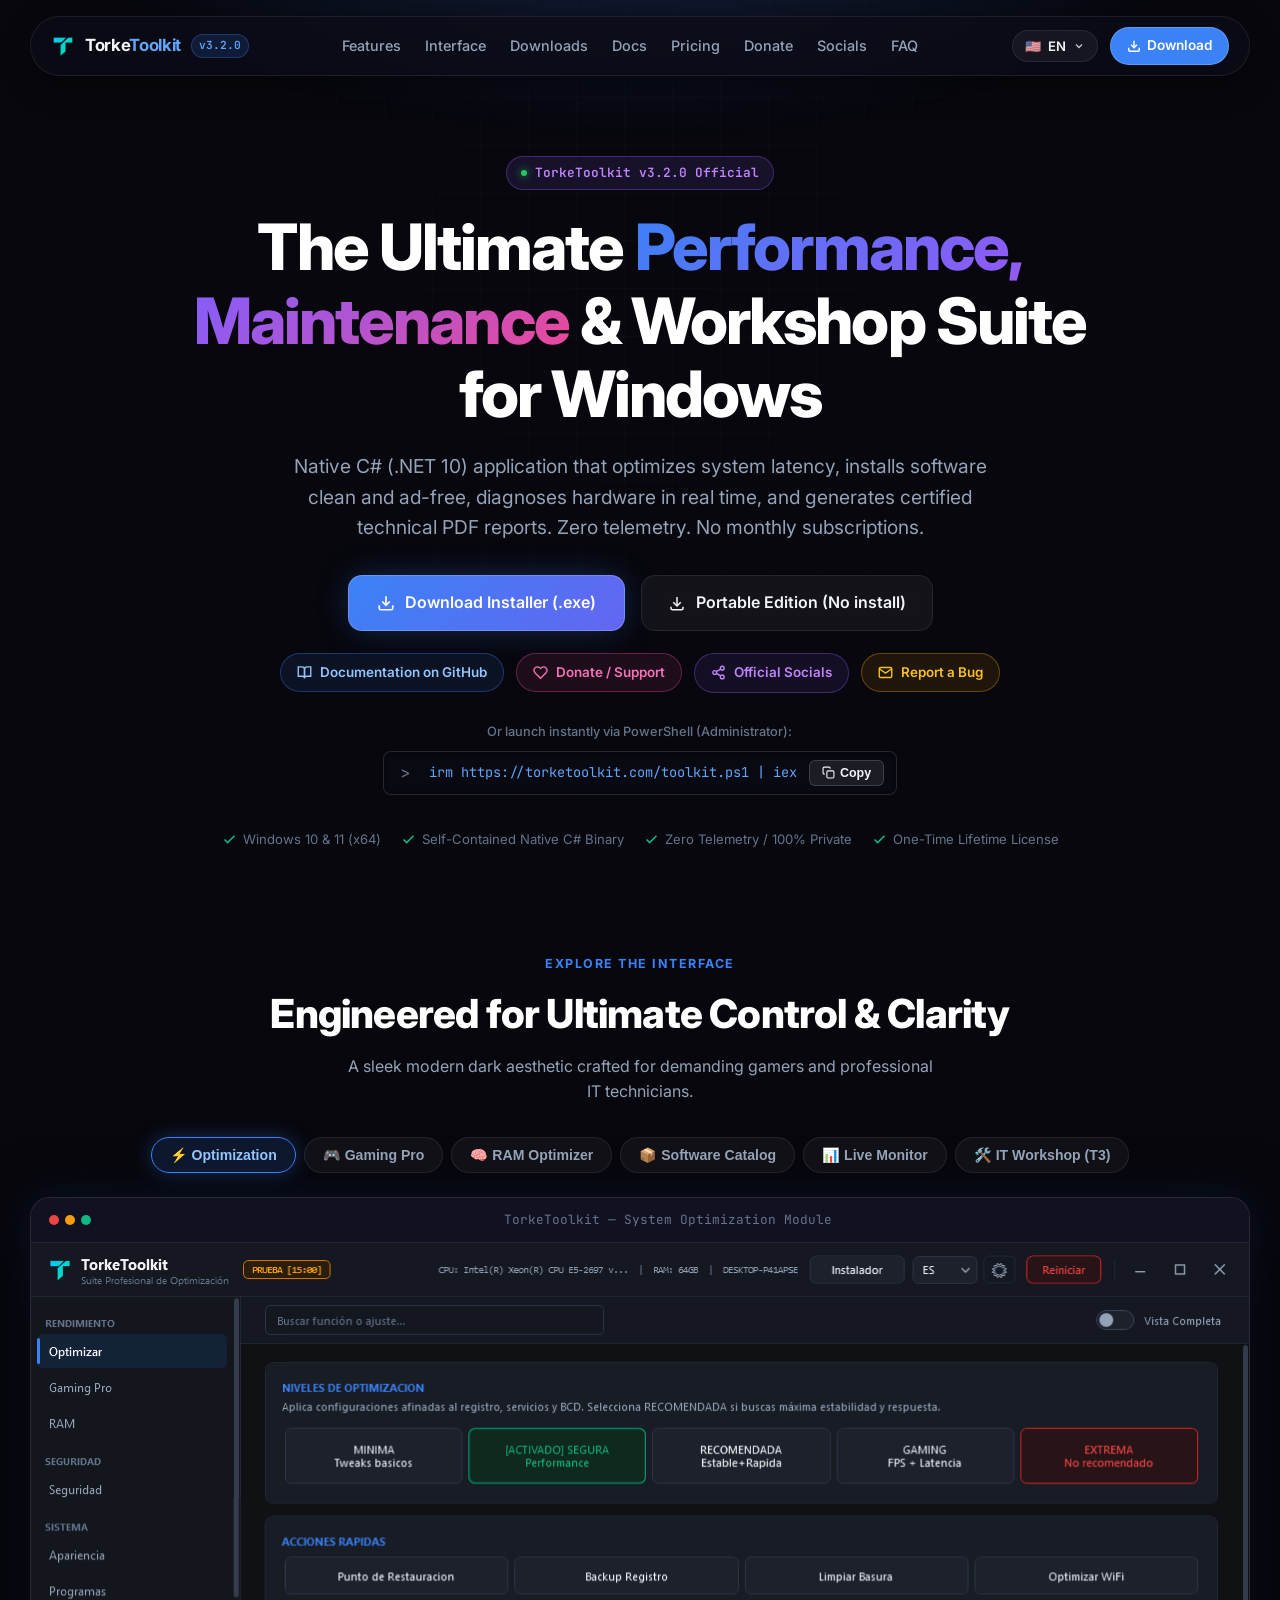
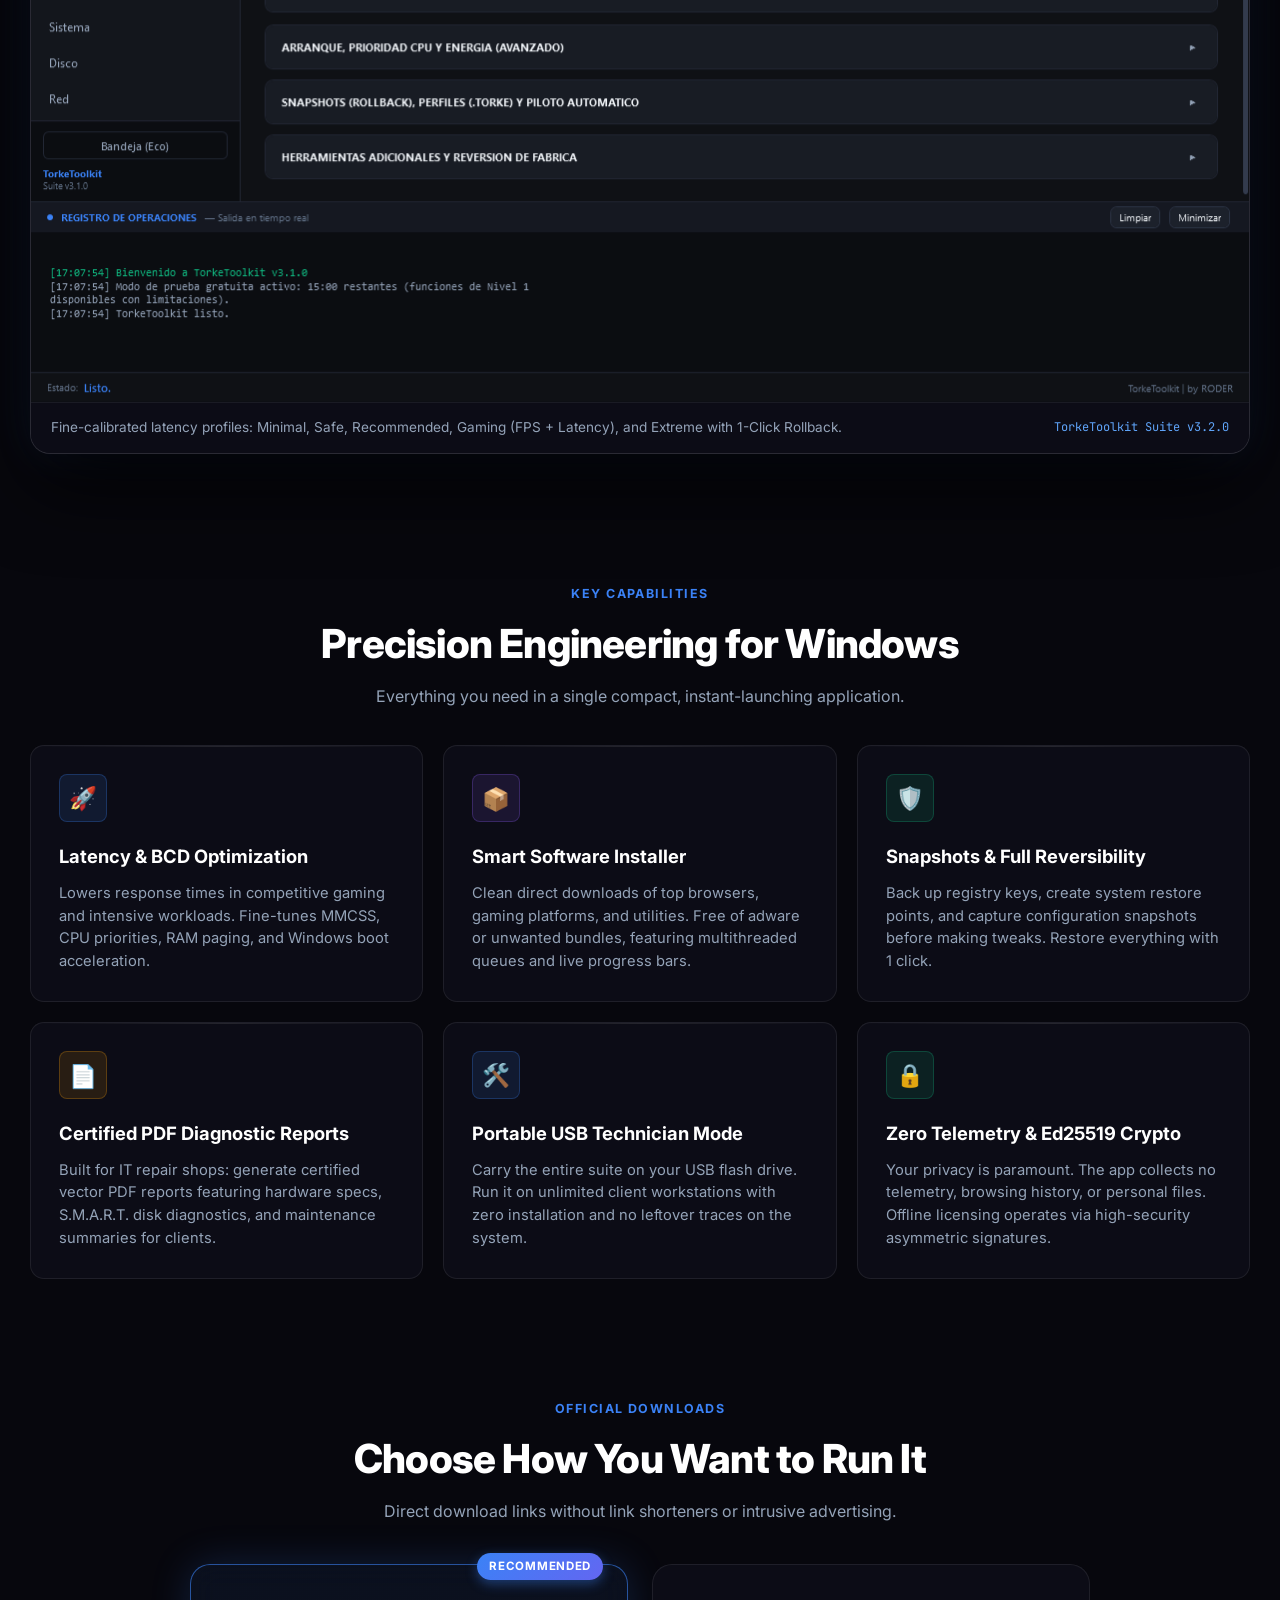
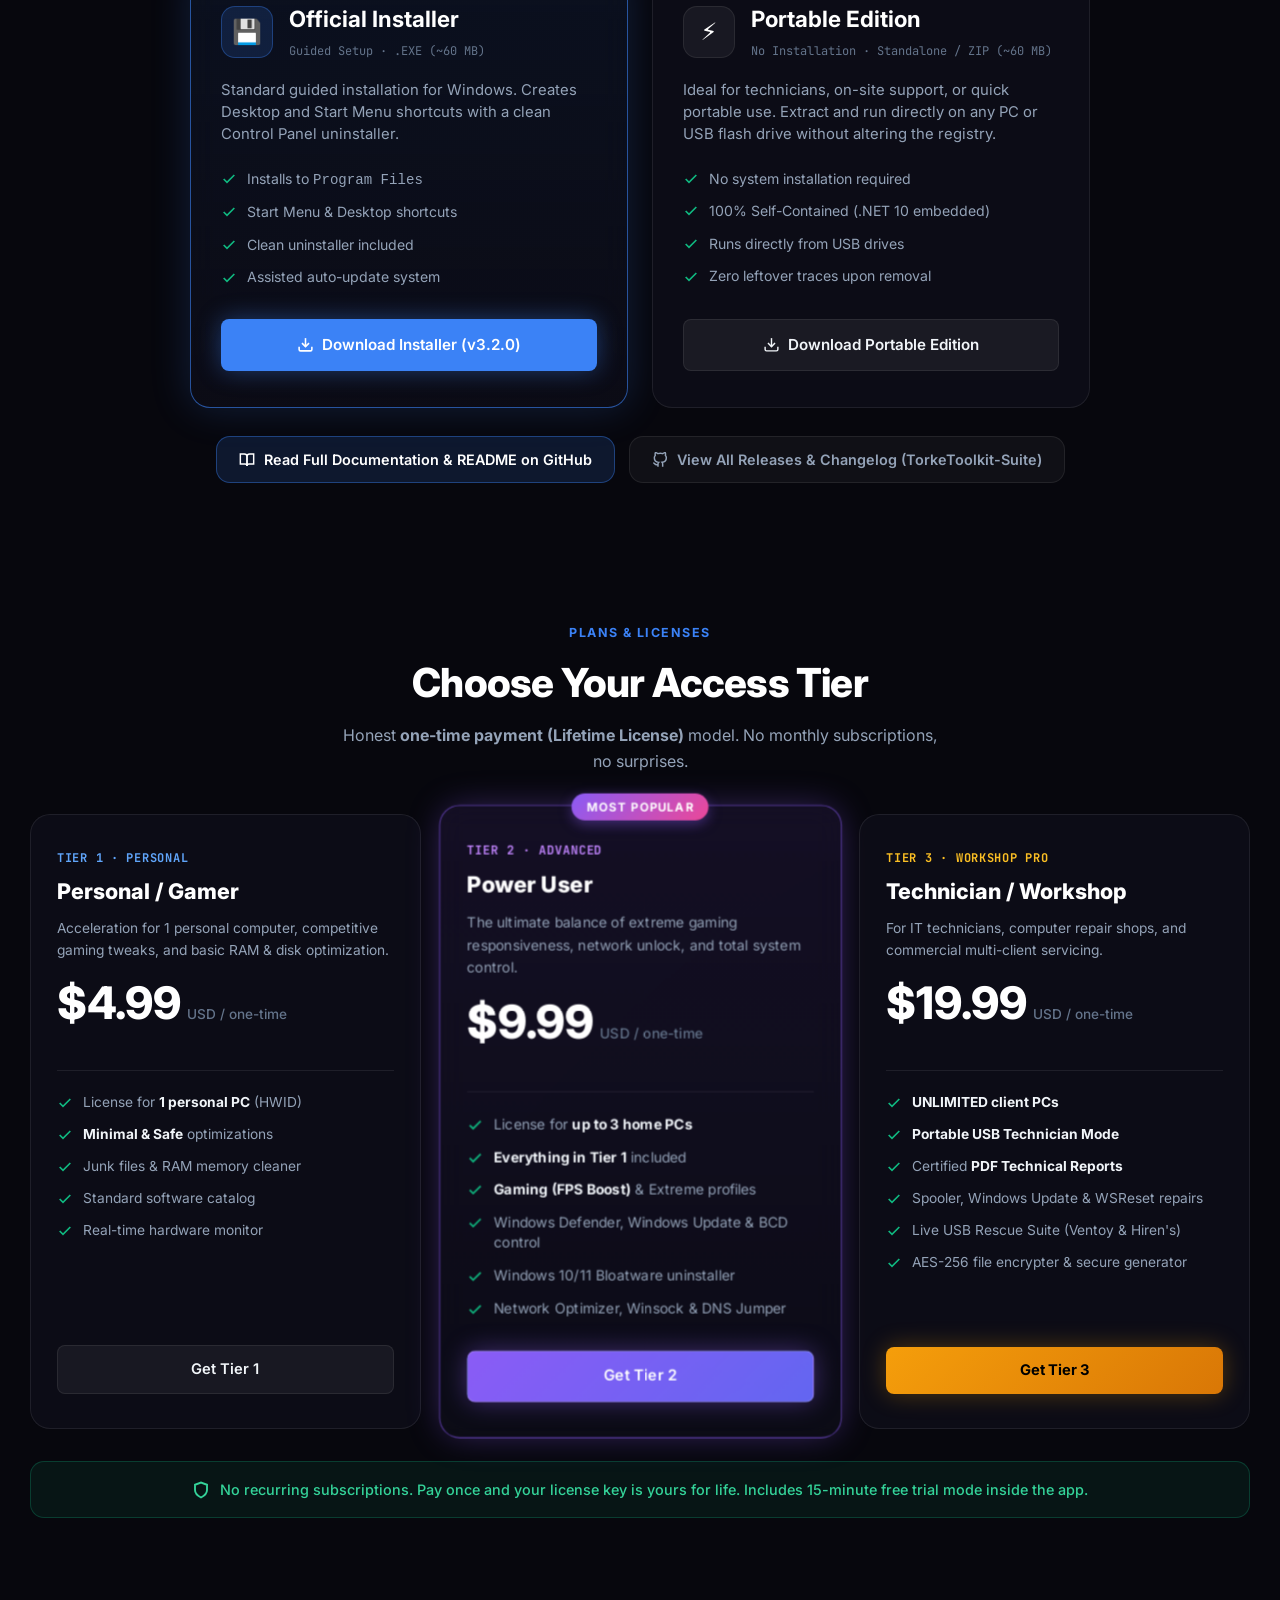
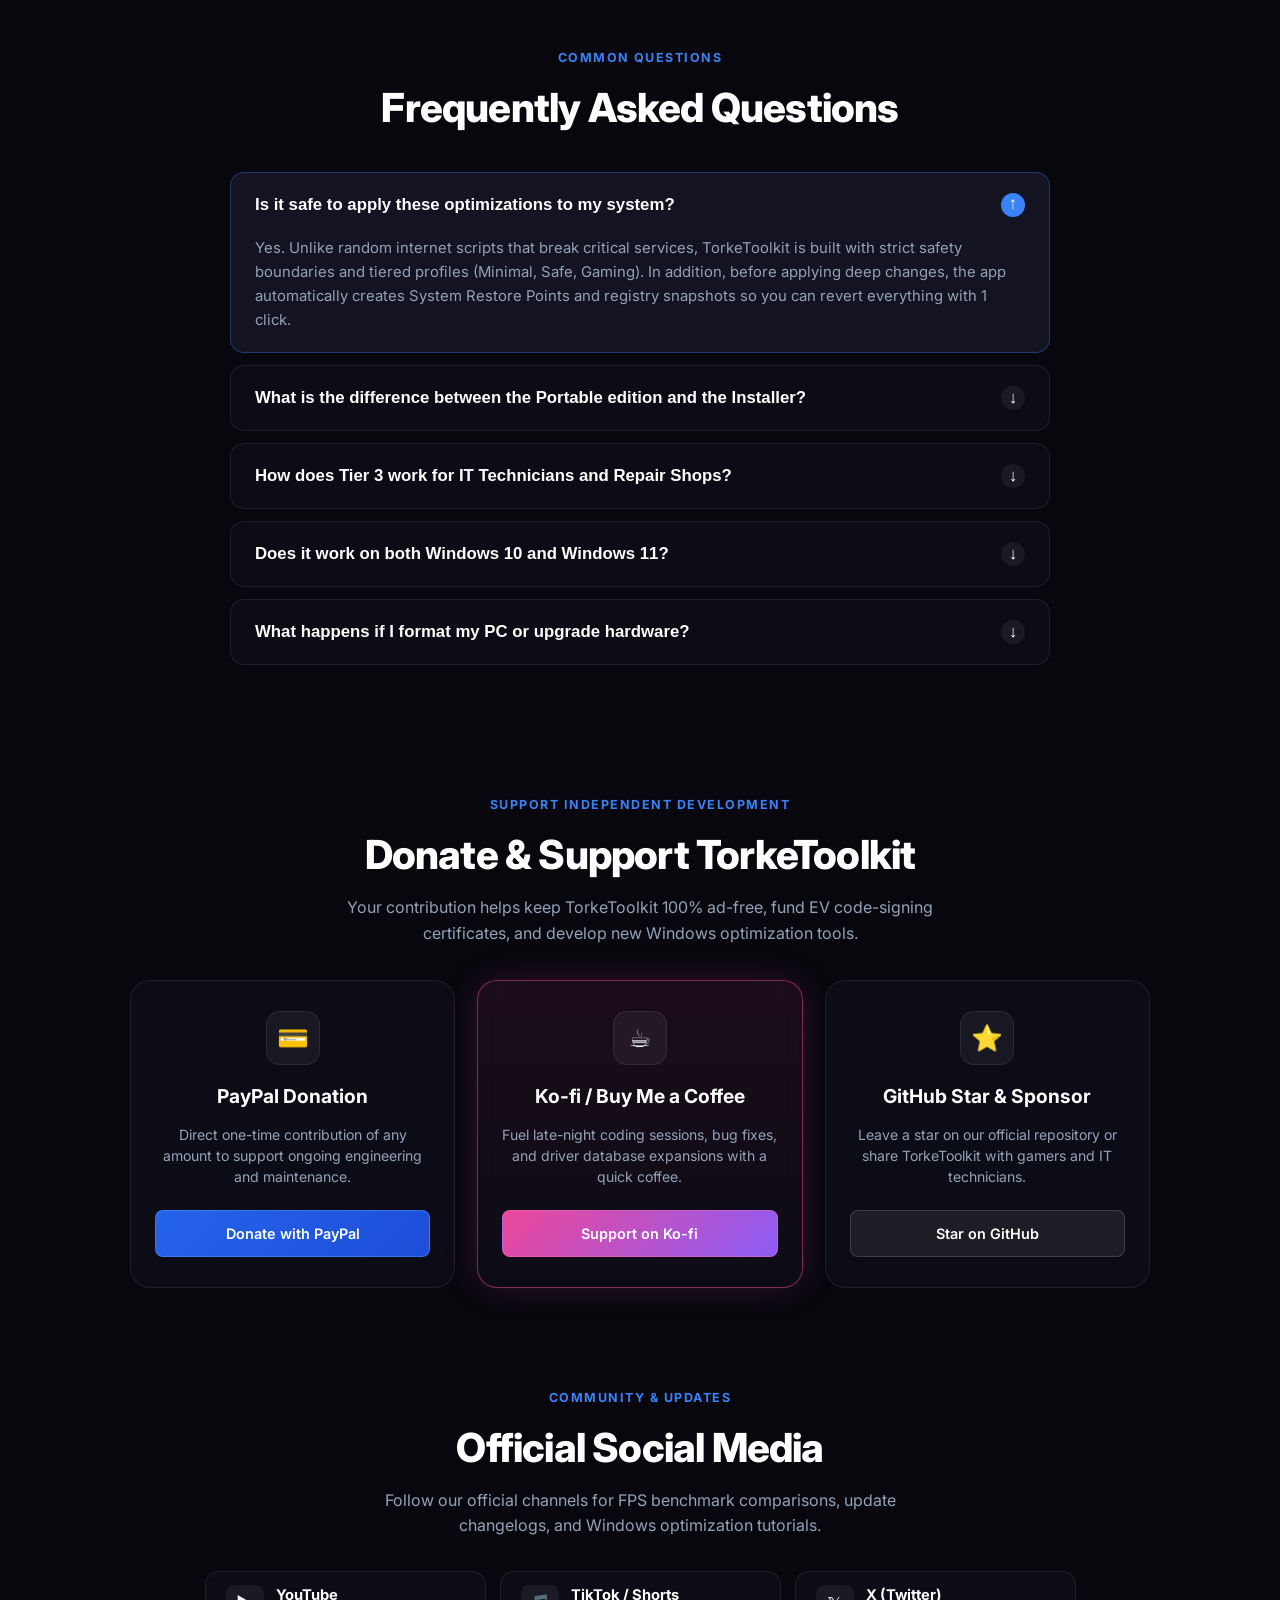
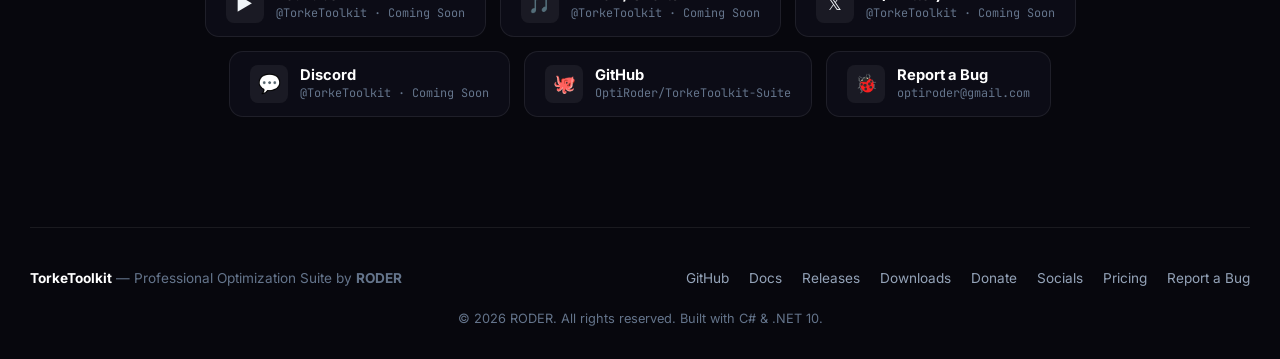
==== commit faa144b8: "feat(web): add Report a Bug mailto buttons for optiroder@gmail.com" ====
--- a/index.html
+++ b/index.html
@@ -264,6 +264,13 @@
                     </svg>
                     <span data-i18n="hero_btn_socials">Official Socials</span>
                 </a>
+                <a href="mailto:optiroder@gmail.com?subject=TorkeToolkit%20v3.2.0%20-%20Bug%20Report" class="btn-sub-action bug-report">
+                    <svg xmlns="http://www.w3.org/2000/svg" width="15" height="15" viewBox="0 0 24 24" fill="none" stroke="currentColor" stroke-width="2.2">
+                        <path d="M4 4h16c1.1 0 2 .9 2 2v12c0 1.1-.9 2-2 2H4c-1.1 0-2-.9-2-2V6c0-1.1.9-2 2-2z"/>
+                        <polyline points="22,6 12,13 2,6"/>
+                    </svg>
+                    <span data-i18n="hero_btn_bug">Report a Bug</span>
+                </a>
             </div>
 
             <!-- PowerShell 1-Click Launch -->
@@ -852,6 +859,14 @@
                         <small>OptiRoder/TorkeToolkit-Suite</small>
                     </div>
                 </a>
+
+                <a href="mailto:optiroder@gmail.com?subject=TorkeToolkit%20v3.2.0%20-%20Bug%20Report" class="social-pill bug-mail">
+                    <span class="social-icon">🐞</span>
+                    <div>
+                        <strong data-i18n="hero_btn_bug">Report a Bug</strong>
+                        <small>optiroder@gmail.com</small>
+                    </div>
+                </a>
             </div>
         </section>
 
@@ -871,6 +886,7 @@
                     <a href="#donaciones" data-i18n="nav_donate">Donate</a>
                     <a href="#redes" data-i18n="nav_socials">Socials</a>
                     <a href="#precios" data-i18n="nav_pricing">Pricing</a>
+                    <a href="mailto:optiroder@gmail.com?subject=TorkeToolkit%20v3.2.0%20-%20Bug%20Report" data-i18n="hero_btn_bug">Report a Bug</a>
                 </div>
             </div>
             <div class="footer-bottom" data-i18n="footer_rights">
--- a/styles.css
+++ b/styles.css
@@ -1292,6 +1292,17 @@
     color: #c084fc;
     border-color: rgba(139, 92, 246, 0.35);
     background: rgba(139, 92, 246, 0.1);
+}
+
+.btn-sub-action.bug-report {
+    color: #fbbf24;
+    border-color: rgba(245, 158, 11, 0.35);
+    background: rgba(245, 158, 11, 0.1);
+}
+
+.btn-sub-action.bug-report:hover {
+    border-color: rgba(245, 158, 11, 0.65);
+    box-shadow: 0 0 20px rgba(245, 158, 11, 0.22);
 }
 
 .dl-repo-bar {
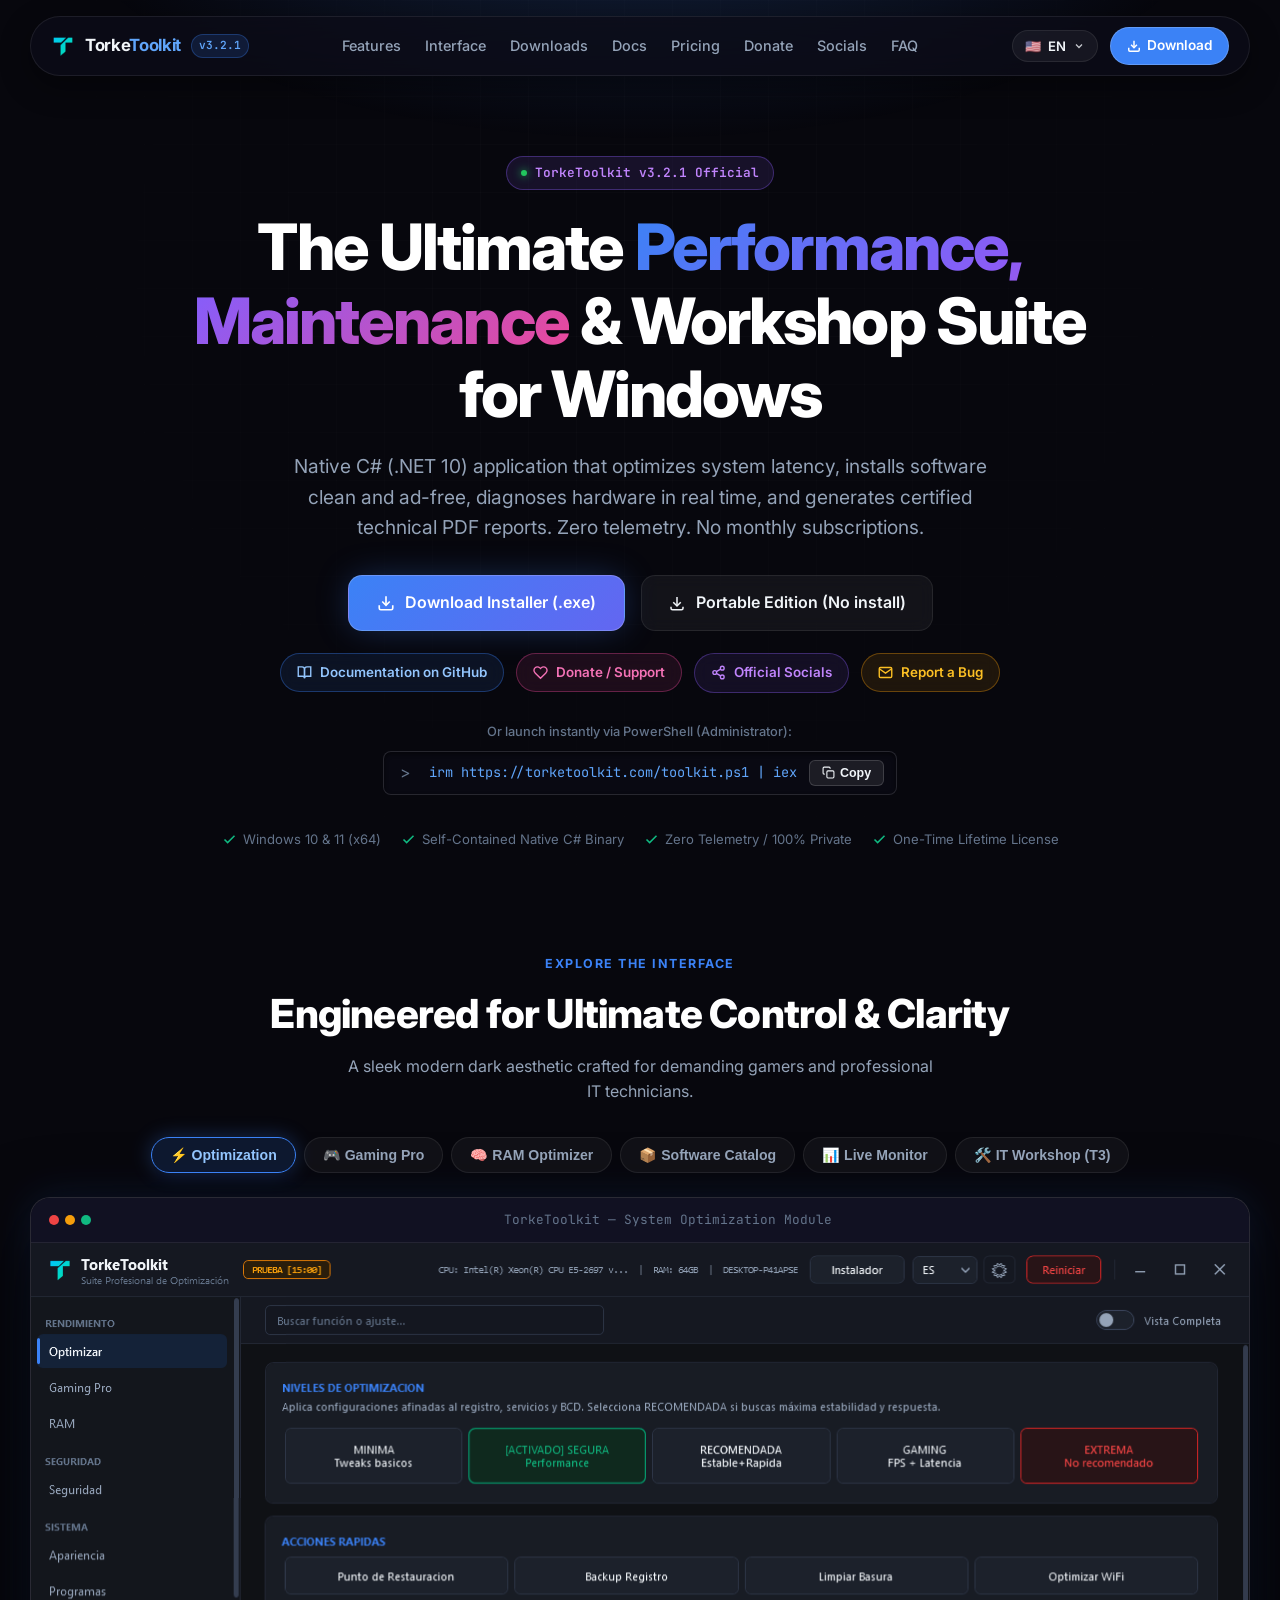
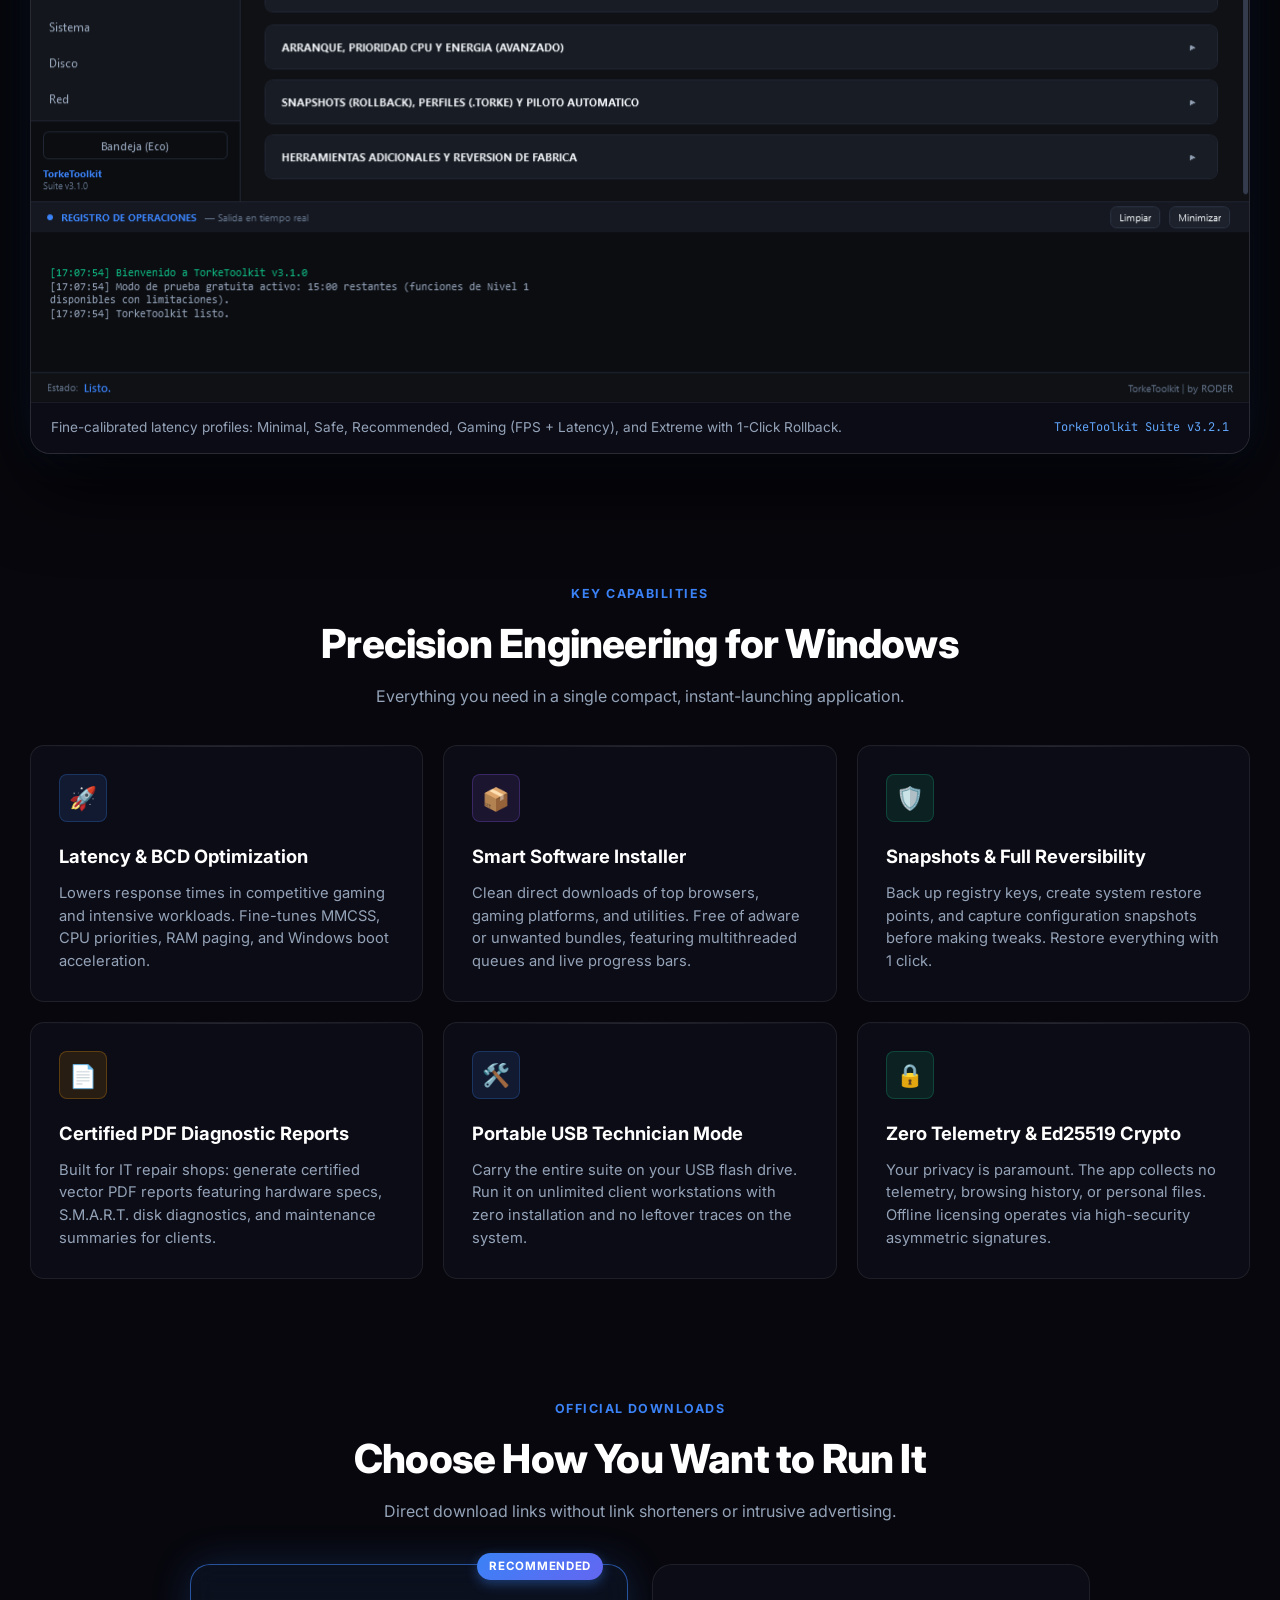
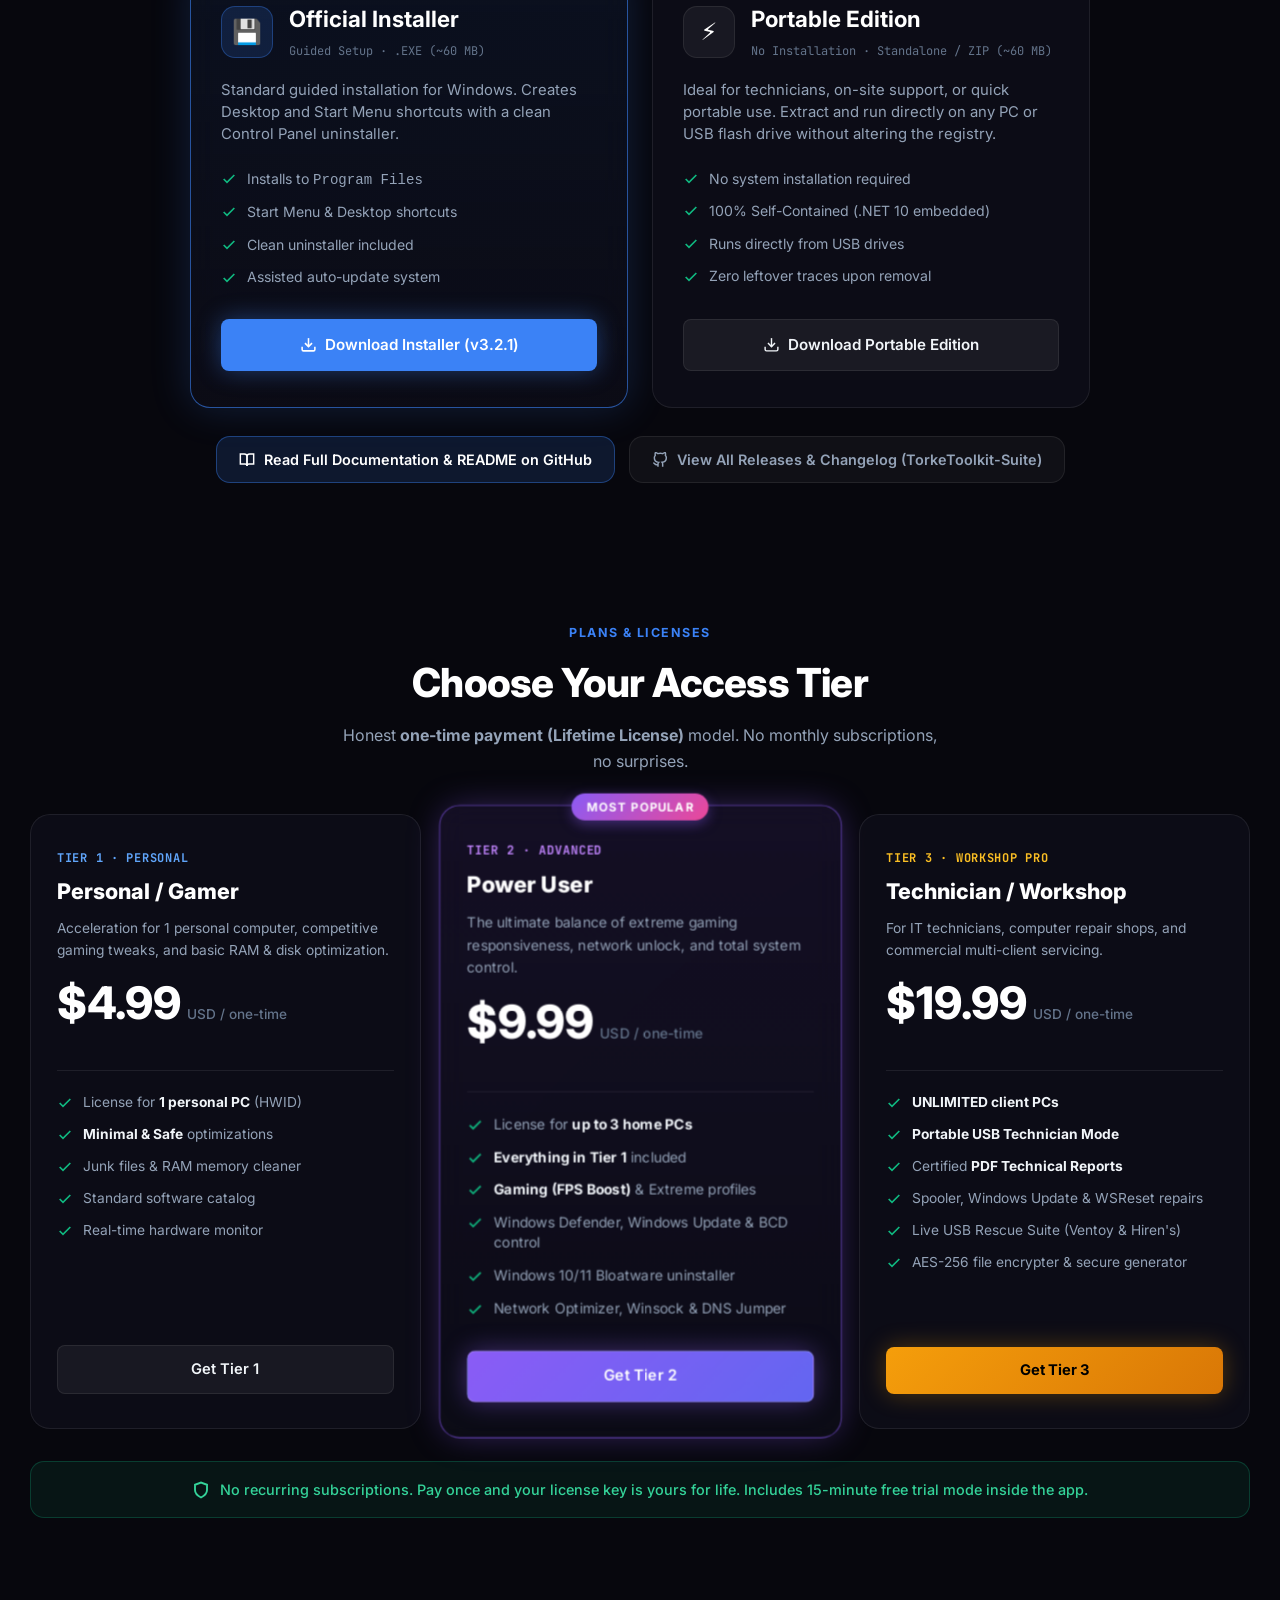
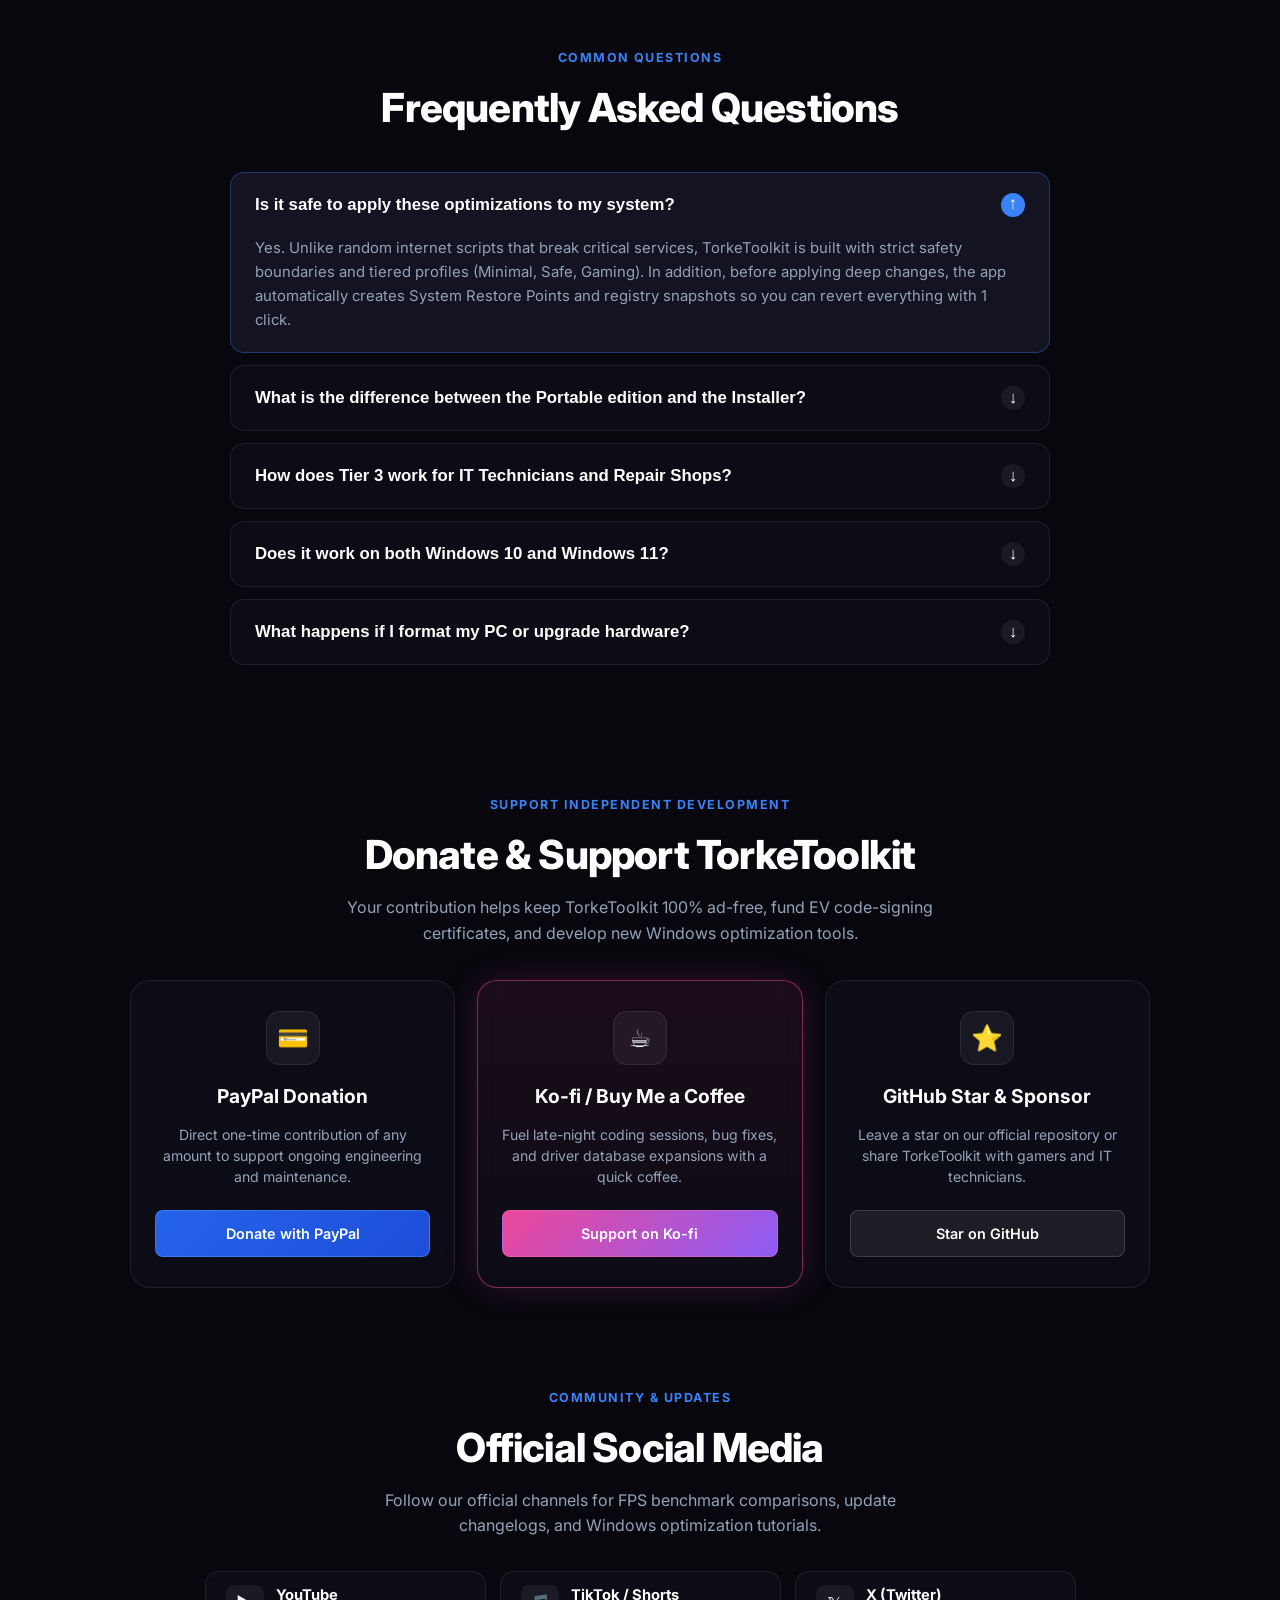
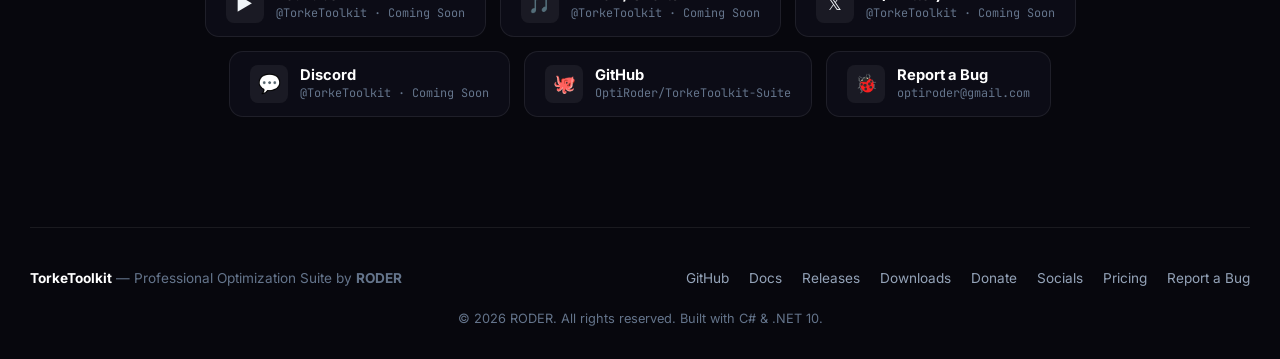
==== commit 5f46a7cd: "chore(release): bump web download links and metadata to v3.2.1" ====
--- a/index.html
+++ b/index.html
@@ -11,7 +11,7 @@
     <meta name="theme-color" content="#07070d">
     <meta name="author" content="RODER">
     <meta name="description"
-        content="TorkeToolkit v3.2.0 — Native C# (.NET 10) Windows 10 &amp; 11 optimizer: boost FPS &amp; cut input lag, update drivers without Windows Update, install apps 5x faster, protect laptop battery health, and export PDF repair reports. Zero telemetry.">
+        content="TorkeToolkit v3.2.1 — Native C# (.NET 10) Windows 10 &amp; 11 optimizer: boost FPS &amp; cut input lag, update drivers without Windows Update, install apps 5x faster, protect laptop battery health, and export PDF repair reports. Zero telemetry.">
     <meta name="keywords" content="TorkeToolkit, windows 11 optimizer, optimize windows 10, fps boost windows 11, reduce input lag gaming, driver updater without windows update, 5x app installer, laptop battery health guard, pc repair technician usb toolkit, debloat windows 11, zero telemetry optimizer, by RODER">
     <meta name="robots" content="index, follow, max-image-preview:large, max-snippet:-1, max-video-preview:-1">
     <link rel="canonical" href="https://torketoolkit.com/">
@@ -23,19 +23,19 @@
     <meta property="og:locale:alternate" content="pt_BR">
     <meta property="og:url" content="https://torketoolkit.com/">
     <meta property="og:site_name" content="TorkeToolkit">
-    <meta property="og:title" content="TorkeToolkit v3.2.0 — Windows Performance, Driver Center &amp; Technician Suite">
+    <meta property="og:title" content="TorkeToolkit v3.2.1 — Windows Performance, Driver Center &amp; Technician Suite">
     <meta property="og:description" content="Boost PC FPS &amp; latency, update drivers without Windows Update, install apps 5x faster, protect laptop battery health, and export PDF client reports. Zero telemetry.">
     <meta property="og:image" content="https://torketoolkit.com/source/shot-optimization.jpg">
     <meta property="og:image:width" content="1220">
     <meta property="og:image:height" content="760">
-    <meta property="og:image:alt" content="TorkeToolkit v3.2.0 Windows System Optimization Interface">
+    <meta property="og:image:alt" content="TorkeToolkit v3.2.1 Windows System Optimization Interface">
 
     <!-- Twitter / X Card -->
     <meta name="twitter:card" content="summary_large_image">
-    <meta name="twitter:title" content="TorkeToolkit v3.2.0 — Windows Performance, Driver Center &amp; Technician Suite">
+    <meta name="twitter:title" content="TorkeToolkit v3.2.1 — Windows Performance, Driver Center &amp; Technician Suite">
     <meta name="twitter:description" content="Native C# (.NET 10) suite for Windows 10/11 performance optimization, direct driver updates, 5x app installer, battery guard, and IT diagnostics.">
     <meta name="twitter:image" content="https://torketoolkit.com/source/shot-optimization.jpg">
-    <meta name="twitter:image:alt" content="TorkeToolkit v3.2.0 Windows Optimization Suite">
+    <meta name="twitter:image:alt" content="TorkeToolkit v3.2.1 Windows Optimization Suite">
 
     <!-- Structured Data (Google Rich Results: WebSite + SoftwareApplication + FAQPage) -->
     <script type="application/ld+json">
@@ -54,9 +54,9 @@
           "alternateName": "TorkeToolkit Suite",
           "operatingSystem": "Windows 10 (64-bit), Windows 11 (64-bit)",
           "applicationCategory": "UtilitiesApplication",
-          "softwareVersion": "3.2.0",
+          "softwareVersion": "3.2.1",
           "url": "https://torketoolkit.com/",
-          "downloadUrl": "https://github.com/OptiRoder/TorkeToolkit-Suite/releases/latest/download/TorkeToolkit-Setup-v3.2.0.exe",
+          "downloadUrl": "https://github.com/OptiRoder/TorkeToolkit-Suite/releases/latest/download/TorkeToolkit-Setup-v3.2.1.exe",
           "releaseNotes": "https://github.com/OptiRoder/TorkeToolkit-Suite/blob/main/CHANGELOG.md",
           "softwareHelp": "https://github.com/OptiRoder/TorkeToolkit-Suite#readme",
           "screenshot": "https://torketoolkit.com/source/shot-optimization.jpg",
@@ -144,7 +144,7 @@
             <a href="#" class="nav-brand">
                 <img src="source/logo-t-transparent.png" alt="TorkeToolkit" style="width:24px;height:24px;vertical-align:middle;">
                 <span class="brand-text">Torke<span style="color:#60a5fa;">Toolkit</span></span>
-                <span class="brand-badge">v3.2.0</span>
+                <span class="brand-badge">v3.2.1</span>
             </a>
 
             <ul class="nav-links">
@@ -208,7 +208,7 @@
         <header class="hero">
             <div class="pill-version">
                 <span class="pill-dot"></span>
-                <span data-i18n="hero_badge">TorkeToolkit v3.2.0 Official</span>
+                <span data-i18n="hero_badge">TorkeToolkit v3.2.1 Official</span>
             </div>
 
             <h1 data-i18n-html="hero_title_html">
@@ -264,7 +264,7 @@
                     </svg>
                     <span data-i18n="hero_btn_socials">Official Socials</span>
                 </a>
-                <a href="mailto:optiroder@gmail.com?subject=TorkeToolkit%20v3.2.0%20-%20Bug%20Report" class="btn-sub-action bug-report">
+                <a href="mailto:optiroder@gmail.com?subject=TorkeToolkit%20v3.2.1%20-%20Bug%20Report" class="btn-sub-action bug-report">
                     <svg xmlns="http://www.w3.org/2000/svg" width="15" height="15" viewBox="0 0 24 24" fill="none" stroke="currentColor" stroke-width="2.2">
                         <path d="M4 4h16c1.1 0 2 .9 2 2v12c0 1.1-.9 2-2 2H4c-1.1 0-2-.9-2-2V6c0-1.1.9-2 2-2z"/>
                         <polyline points="22,6 12,13 2,6"/>
@@ -381,7 +381,7 @@
 
                 <div class="mockup-caption">
                     <span id="mockup-caption-text">Perfiles calibrados de latencia: Mínima, Segura, Recomendada, Gaming (FPS + Latencia) y Extrema con reversión en 1 clic.</span>
-                    <span style="font-family: var(--font-mono); font-size: 0.75rem; color: #60a5fa;">TorkeToolkit Suite v3.2.0</span>
+                    <span style="font-family: var(--font-mono); font-size: 0.75rem; color: #60a5fa;">TorkeToolkit Suite v3.2.1</span>
                 </div>
             </div>
         </section>
@@ -480,13 +480,13 @@
                             </li>
                         </ul>
                     </div>
-                    <a id="btn-download-installer" href="https://github.com/OptiRoder/TorkeToolkit-Suite/releases/latest/download/TorkeToolkit-Setup-v3.2.0.exe" class="btn-download primary" target="_blank" rel="noopener">
+                    <a id="btn-download-installer" href="https://github.com/OptiRoder/TorkeToolkit-Suite/releases/latest/download/TorkeToolkit-Setup-v3.2.1.exe" class="btn-download primary" target="_blank" rel="noopener">
                         <svg xmlns="http://www.w3.org/2000/svg" width="17" height="17" viewBox="0 0 24 24" fill="none" stroke="currentColor" stroke-width="2.2">
                             <path d="M21 15v4a2 2 0 0 1-2 2H5a2 2 0 0 1-2-2v-4"/>
                             <polyline points="7 10 12 15 17 10"/>
                             <line x1="12" y1="15" x2="12" y2="3"/>
                         </svg>
-                        <span data-i18n="dl_c1_btn">Download Installer (v3.2.0)</span>
+                        <span data-i18n="dl_c1_btn">Download Installer (v3.2.1)</span>
                     </a>
                 </div>
 
@@ -522,7 +522,7 @@
                             </li>
                         </ul>
                     </div>
-                    <a id="btn-download-portable" href="https://github.com/OptiRoder/TorkeToolkit-Suite/releases/latest/download/TorkeToolkit-Portable-v3.2.0.exe" class="btn-download secondary" target="_blank" rel="noopener">
+                    <a id="btn-download-portable" href="https://github.com/OptiRoder/TorkeToolkit-Suite/releases/latest/download/TorkeToolkit-Portable-v3.2.1.exe" class="btn-download secondary" target="_blank" rel="noopener">
                         <svg xmlns="http://www.w3.org/2000/svg" width="17" height="17" viewBox="0 0 24 24" fill="none" stroke="currentColor" stroke-width="2">
                             <path d="M21 15v4a2 2 0 0 1-2 2H5a2 2 0 0 1-2-2v-4"/>
                             <polyline points="7 10 12 15 17 10"/>
@@ -860,7 +860,7 @@
                     </div>
                 </a>
 
-                <a href="mailto:optiroder@gmail.com?subject=TorkeToolkit%20v3.2.0%20-%20Bug%20Report" class="social-pill bug-mail">
+                <a href="mailto:optiroder@gmail.com?subject=TorkeToolkit%20v3.2.1%20-%20Bug%20Report" class="social-pill bug-mail">
                     <span class="social-icon">🐞</span>
                     <div>
                         <strong data-i18n="hero_btn_bug">Report a Bug</strong>
@@ -886,7 +886,7 @@
                     <a href="#donaciones" data-i18n="nav_donate">Donate</a>
                     <a href="#redes" data-i18n="nav_socials">Socials</a>
                     <a href="#precios" data-i18n="nav_pricing">Pricing</a>
-                    <a href="mailto:optiroder@gmail.com?subject=TorkeToolkit%20v3.2.0%20-%20Bug%20Report" data-i18n="hero_btn_bug">Report a Bug</a>
+                    <a href="mailto:optiroder@gmail.com?subject=TorkeToolkit%20v3.2.1%20-%20Bug%20Report" data-i18n="hero_btn_bug">Report a Bug</a>
                 </div>
             </div>
             <div class="footer-bottom" data-i18n="footer_rights">
@@ -999,7 +999,7 @@
                 if (!res.ok) throw new Error('API fetch error');
                 const data = await res.json();
 
-                const tag = data.tag_name || 'v3.2.0';
+                const tag = data.tag_name || 'v3.2.1';
                 const baseUrl = `https://github.com/${REPO}/releases/download/${tag}`;
 
                 const btnInstaller = document.getElementById('btn-download-installer');
@@ -1023,7 +1023,7 @@
                 });
 
             } catch (err) {
-                console.log('Usando URLs directas fallback de descarga v3.2.0:', err.message);
+                console.log('Usando URLs directas fallback de descarga v3.2.1:', err.message);
             }
         }
 
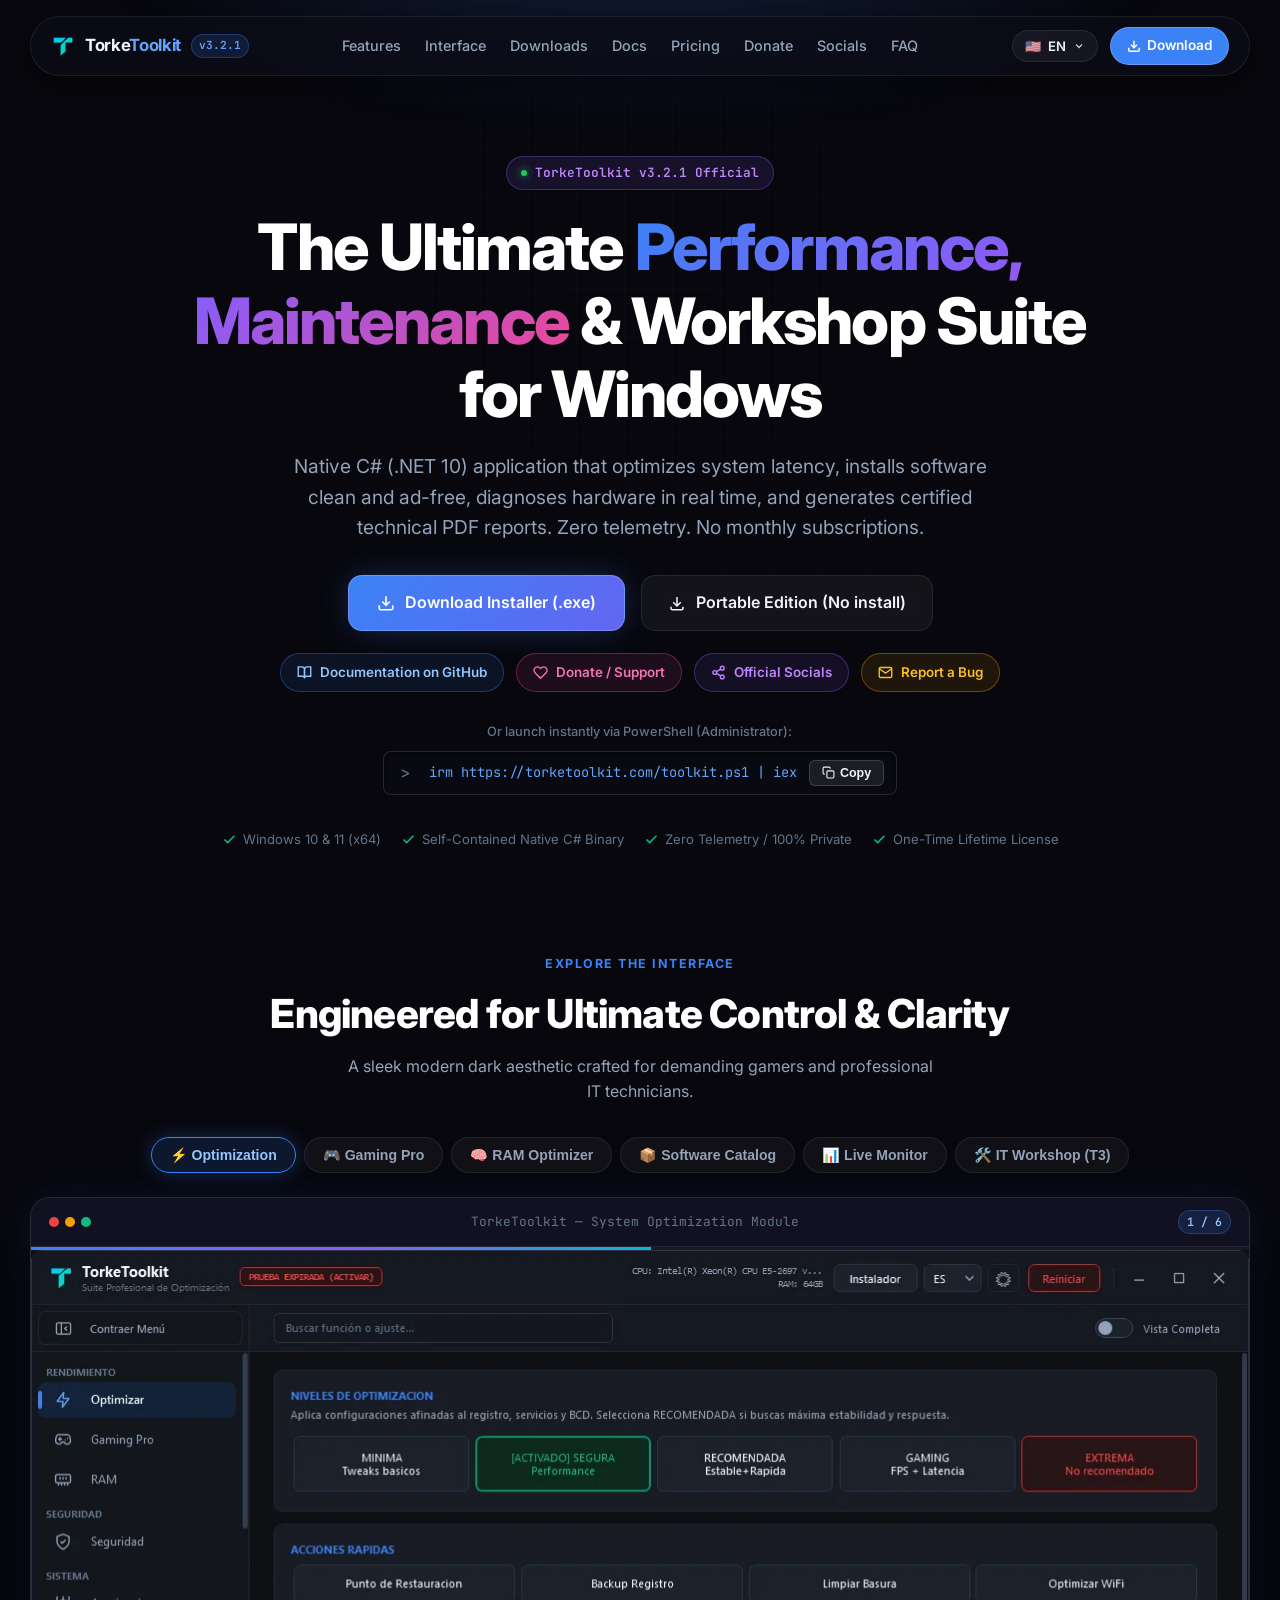
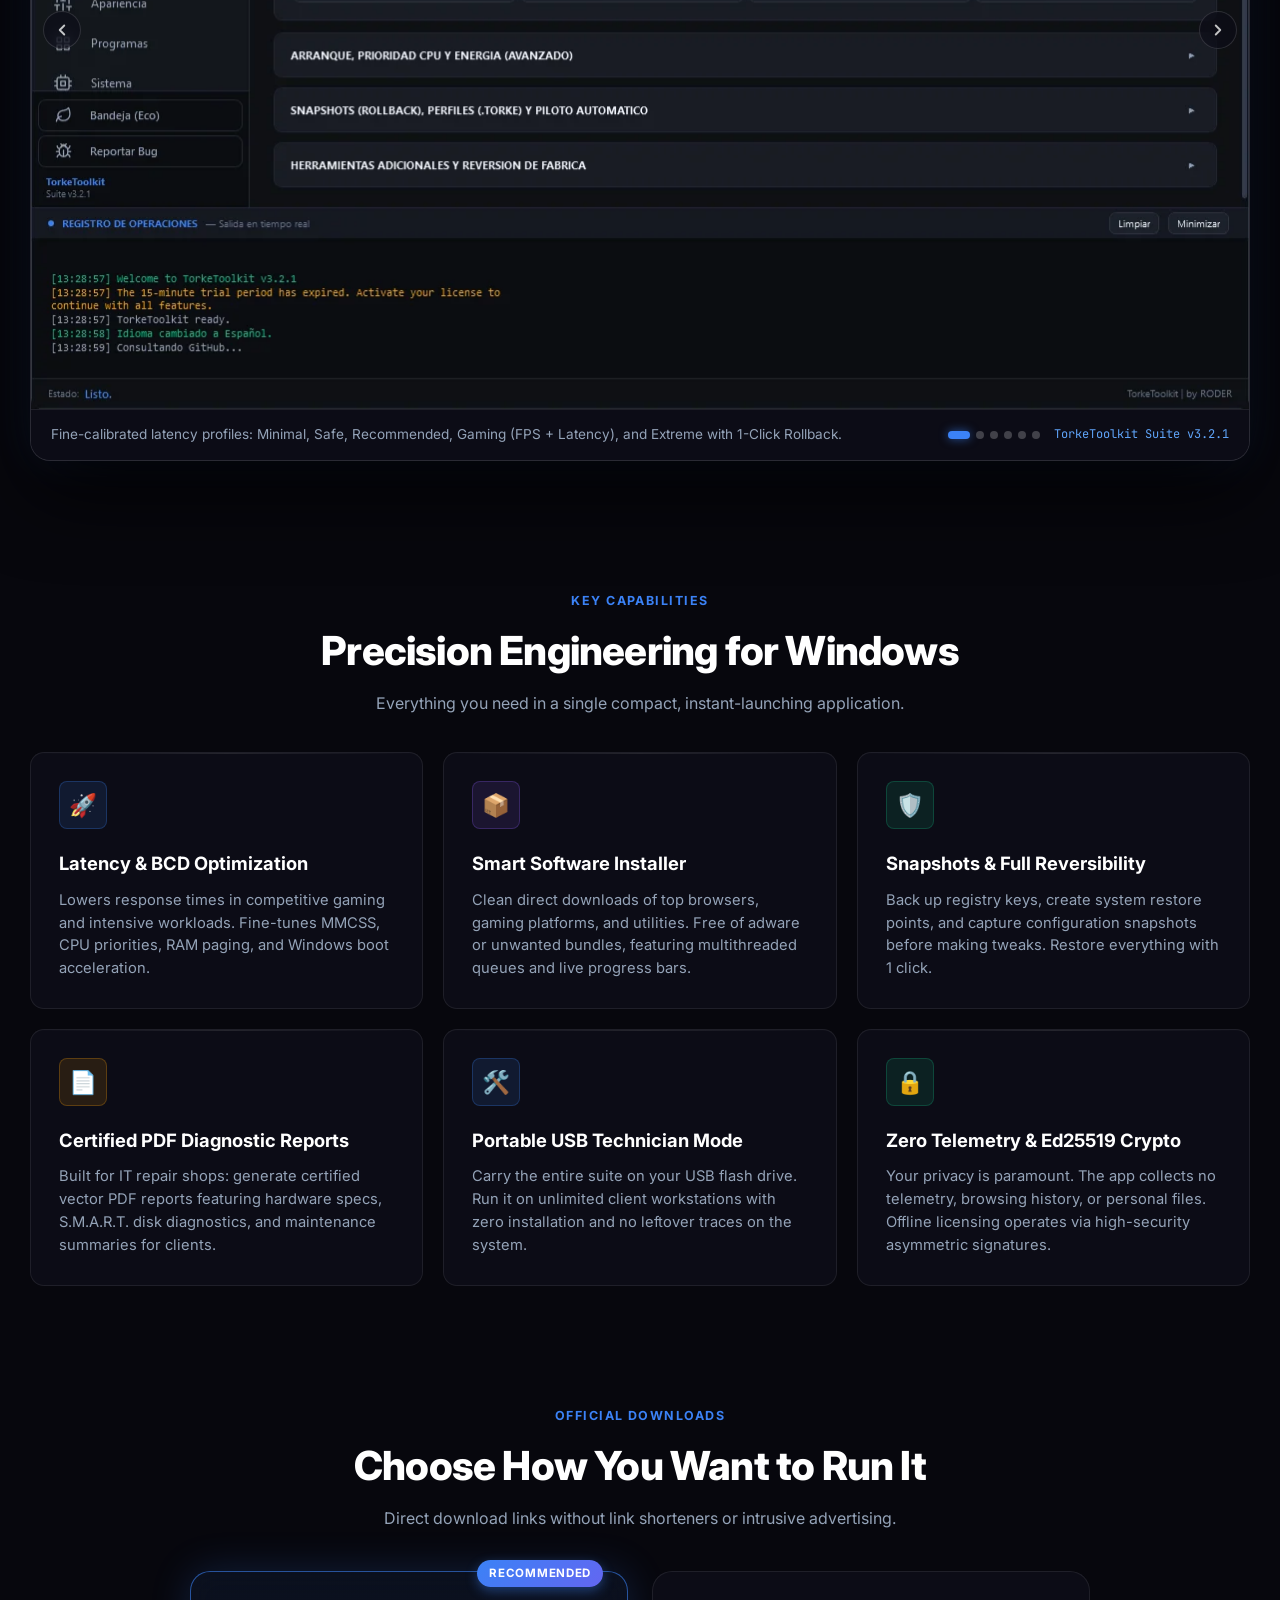
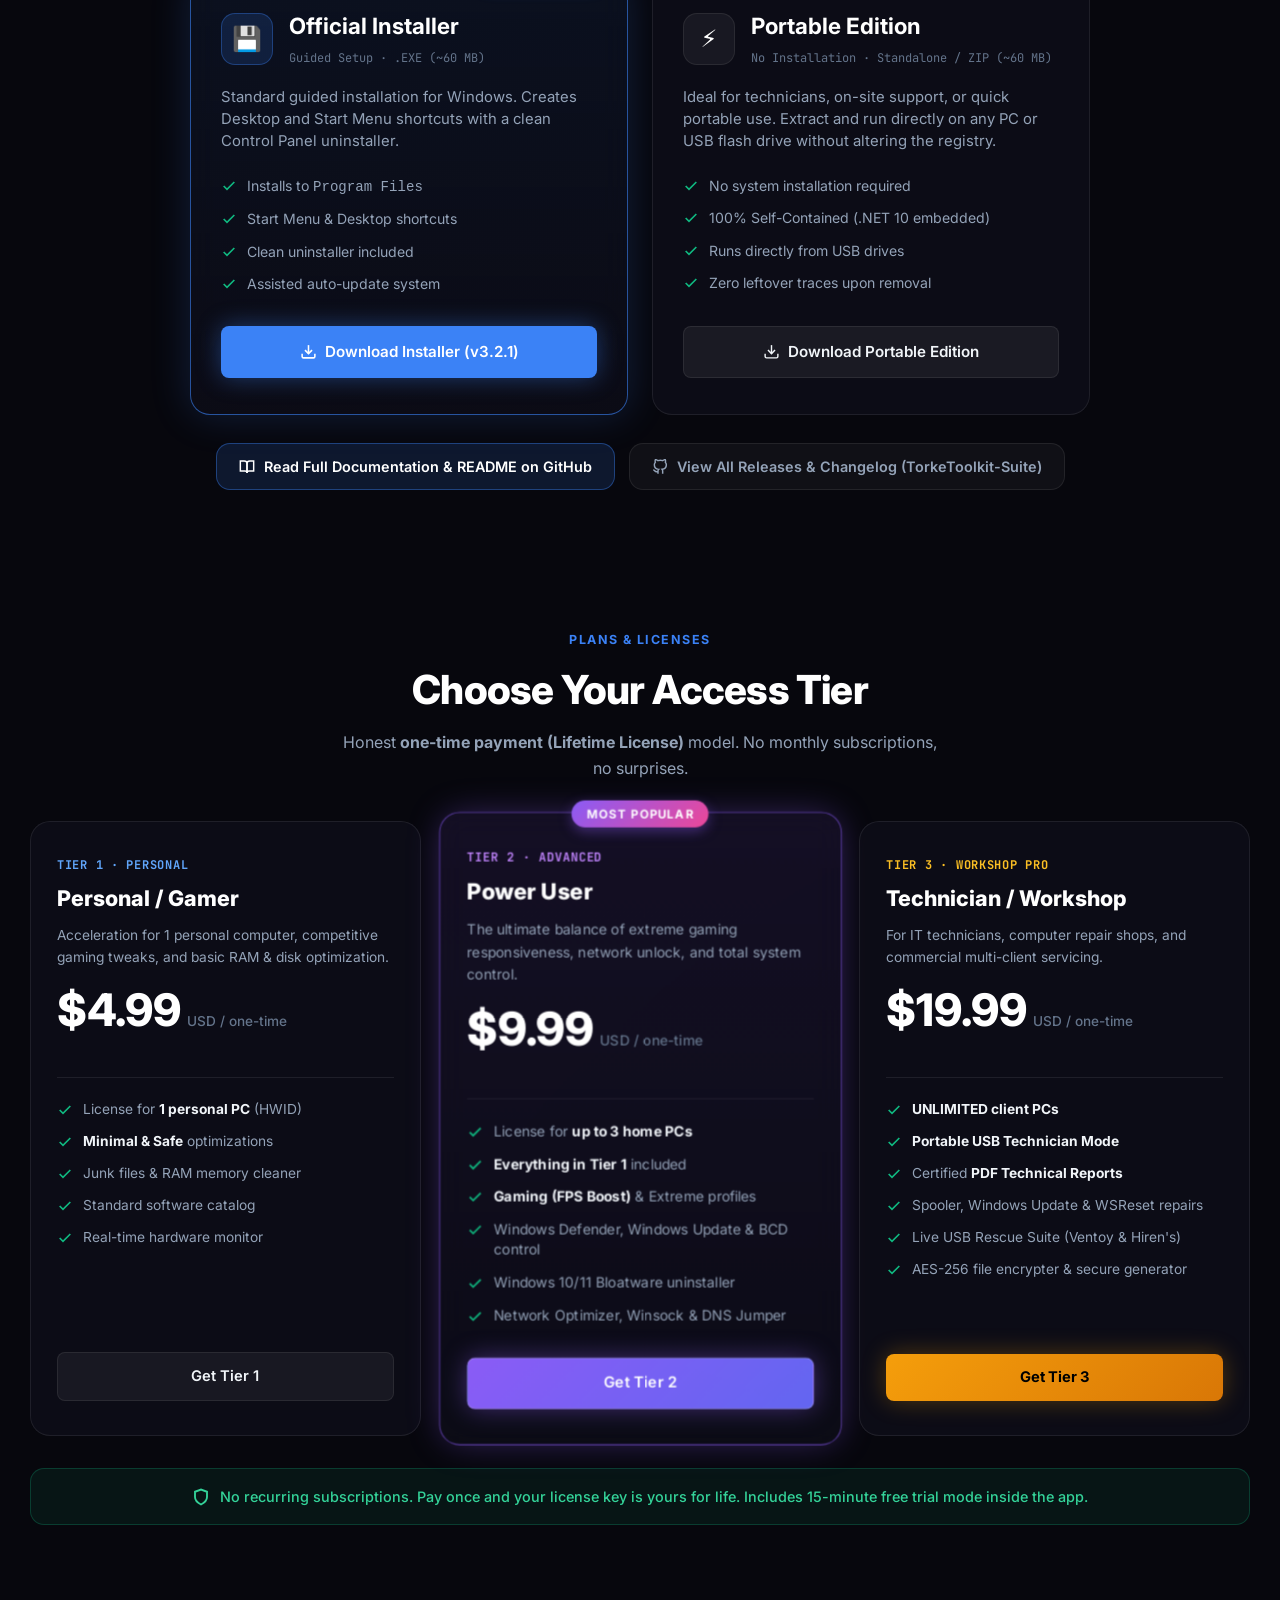
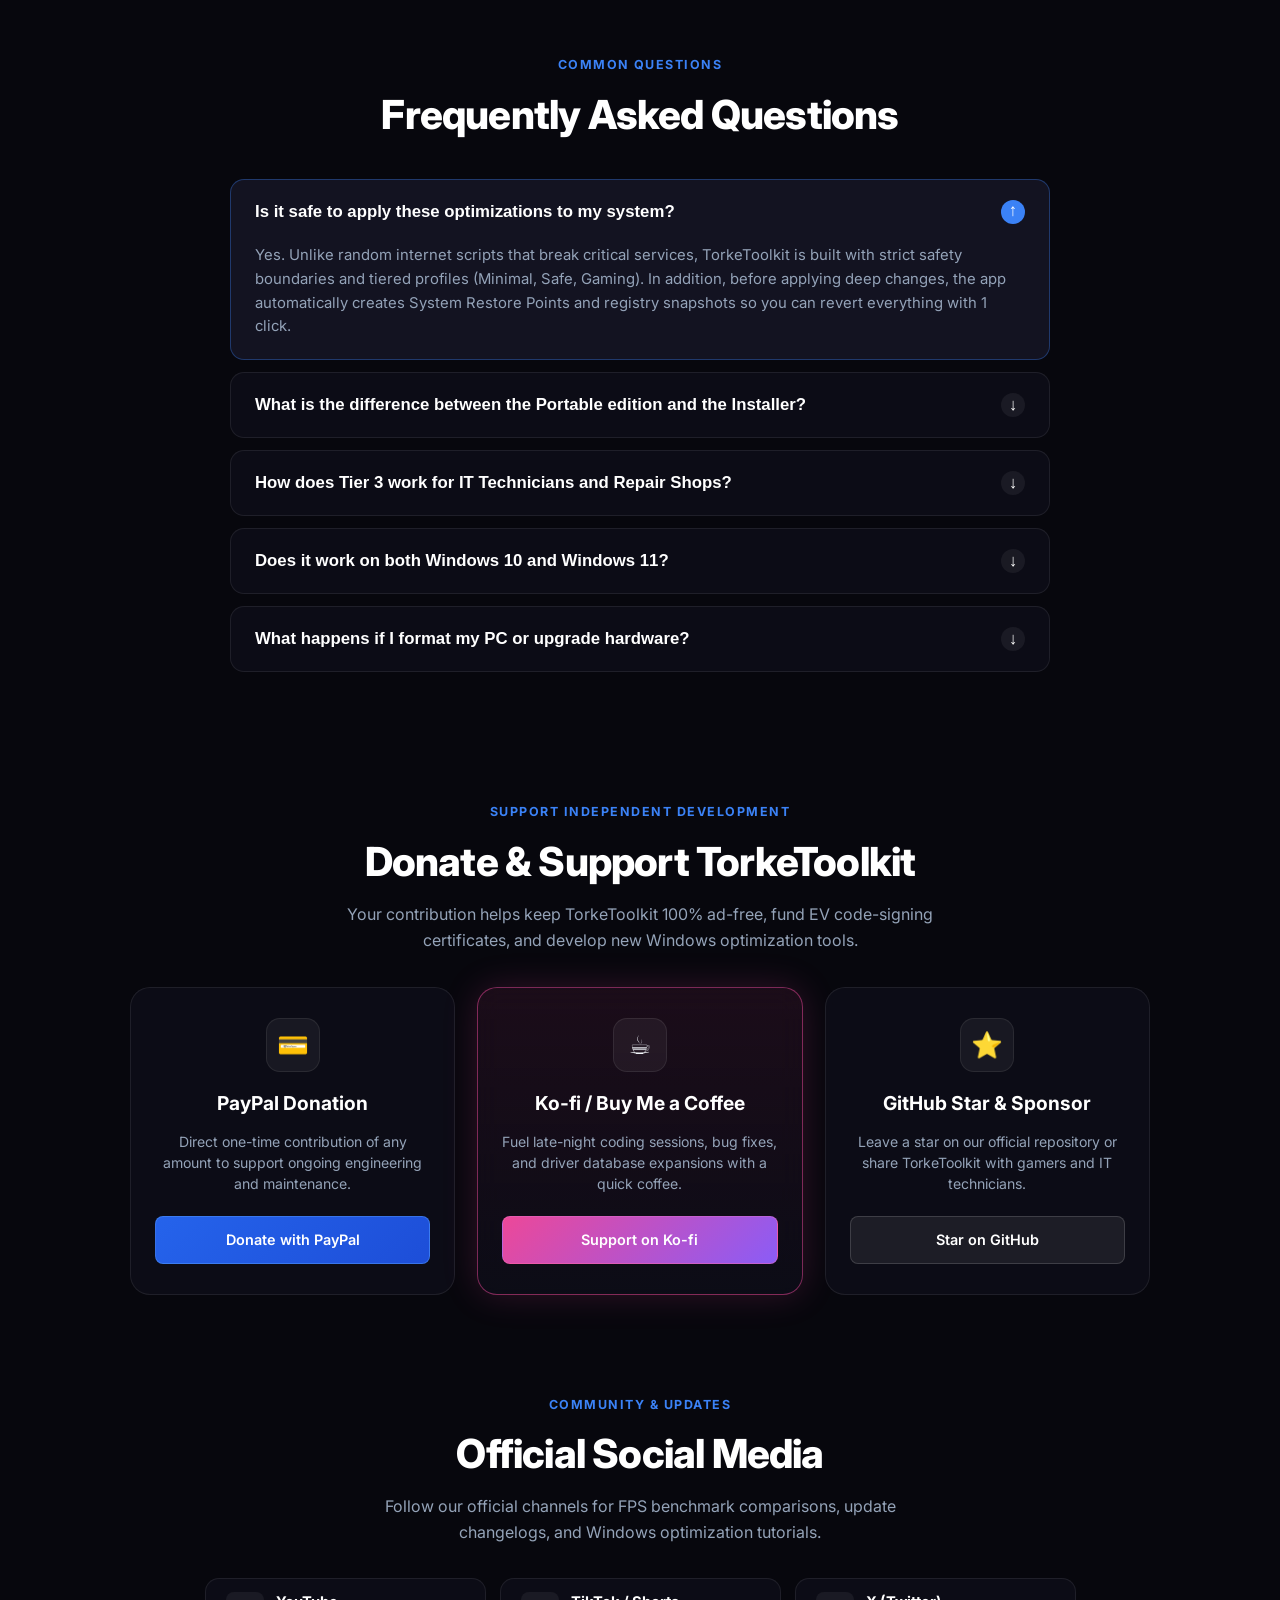
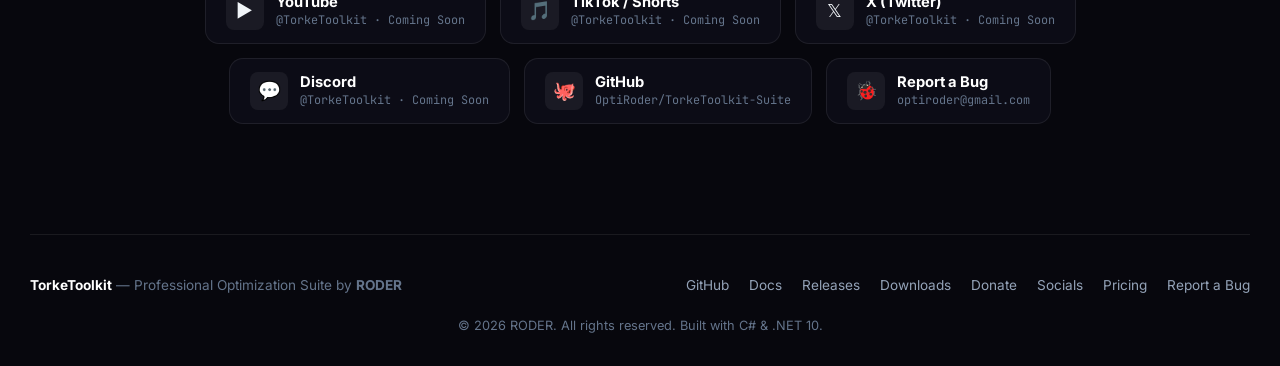
==== commit 3dbe78e9: "feat(web): update v3.2.1 screenshots, auto-advance carousel, and mobile responsive layout" ====
--- a/index.html
+++ b/index.html
@@ -126,8 +126,8 @@
     <link rel="preconnect" href="https://fonts.googleapis.com">
     <link rel="preconnect" href="https://fonts.gstatic.com" crossorigin>
     <link href="https://fonts.googleapis.com/css2?family=Inter:wght@300;400;500;600;700;800&family=JetBrains+Mono:wght@400;500;600&display=swap" rel="stylesheet">
-    <link rel="preload" as="image" href="source/shot-optimization.webp?v=320" imagesrcset="source/shot-optimization.webp?v=320 1x, source/shot-optimization-2x.webp?v=320 2x">
-    <link rel="stylesheet" href="styles.css?v=320">
+    <link rel="preload" as="image" href="source/shot-optimization.webp?v=321" imagesrcset="source/shot-optimization.webp?v=321 1x, source/shot-optimization-2x.webp?v=321 2x">
+    <link rel="stylesheet" href="styles.css?v=321">
 </head>
 
 <body>
@@ -343,7 +343,7 @@
             </div>
 
             <!-- Mockup Window Frame -->
-            <div class="mockup-window">
+            <div class="mockup-window" id="showcase-mockup">
                 <div class="mockup-header">
                     <div class="window-dots">
                         <span class="dot dot-red"></span>
@@ -351,37 +351,60 @@
                         <span class="dot dot-green"></span>
                     </div>
                     <div class="mockup-title" id="mockup-header-title">TorkeToolkit — Módulo de Optimización de Sistema</div>
-                </div>
-
-                <div class="mockup-body">
+                    <div class="carousel-counter" id="carousel-counter">1 / 6</div>
+                </div>
+
+                <!-- Barra de progreso de auto-avance -->
+                <div class="carousel-progress-track">
+                    <div class="carousel-progress-fill" id="carousel-progress-fill"></div>
+                </div>
+
+                <div class="mockup-body" id="mockup-body">
+                    <button class="carousel-nav-btn prev" onclick="stepSlide(-1)" aria-label="Anterior">
+                        <svg width="18" height="18" viewBox="0 0 24 24" fill="none" stroke="currentColor" stroke-width="2.5" stroke-linecap="round" stroke-linejoin="round"><polyline points="15 18 9 12 15 6"/></svg>
+                    </button>
+                    <button class="carousel-nav-btn next" onclick="stepSlide(1)" aria-label="Siguiente">
+                        <svg width="18" height="18" viewBox="0 0 24 24" fill="none" stroke="currentColor" stroke-width="2.5" stroke-linecap="round" stroke-linejoin="round"><polyline points="9 18 15 12 9 6"/></svg>
+                    </button>
+
                     <div class="mockup-slide active" data-title="TorkeToolkit — Módulo de Optimización de Sistema" data-caption="Perfiles calibrados de latencia: Mínima, Segura, Recomendada, Gaming (FPS + Latencia) y Extrema con reversión en 1 clic.">
-                        <img src="source/shot-optimization.webp?v=310" srcset="source/shot-optimization.webp?v=310 1x, source/shot-optimization-2x.webp?v=310 2x" width="1220" height="760" decoding="sync" fetchpriority="high" onclick="openLightbox('source/shot-optimization-2x.webp?v=310', this.alt)" alt="Módulo de Optimización TorkeToolkit">
+                        <img src="source/shot-optimization.webp?v=321" srcset="source/shot-optimization.webp?v=321 1x, source/shot-optimization-2x.webp?v=321 2x" width="1220" height="760" decoding="sync" fetchpriority="high" onclick="openLightbox('source/shot-optimization-2x.webp?v=321', this.alt)" alt="Módulo de Optimización TorkeToolkit">
                     </div>
 
                     <div class="mockup-slide" data-title="TorkeToolkit — Gaming Pro &amp; Game Booster" data-caption="Audita tu Gaming Readiness Score (0-100%), aplica ajustes de baja latencia DPC/MSI y activa el Modo Torneo en vivo.">
-                        <img src="source/shot-gaming.webp?v=310" srcset="source/shot-gaming.webp?v=310 1x, source/shot-gaming-2x.webp?v=310 2x" width="1220" height="760" decoding="async" onclick="openLightbox('source/shot-gaming-2x.webp?v=310', this.alt)" alt="Gaming Pro y Game Booster en Vivo">
+                        <img src="source/shot-gaming.webp?v=321" srcset="source/shot-gaming.webp?v=321 1x, source/shot-gaming-2x.webp?v=321 2x" width="1220" height="760" decoding="async" onclick="openLightbox('source/shot-gaming-2x.webp?v=321', this.alt)" alt="Gaming Pro y Game Booster en Vivo">
                     </div>
 
                     <div class="mockup-slide" data-title="TorkeToolkit — MemEngine Pro &amp; Gestión de RAM" data-caption="Liberación inteligente sin tirones en juegos, Piloto Automático de RAM y optimización automática adaptada a tu hardware.">
-                        <img src="source/shot-ram.webp?v=310" srcset="source/shot-ram.webp?v=310 1x, source/shot-ram-2x.webp?v=310 2x" width="1220" height="760" decoding="async" onclick="openLightbox('source/shot-ram-2x.webp?v=310', this.alt)" alt="Torke MemEngine Pro y Optimización RAM">
+                        <img src="source/shot-ram.webp?v=321" srcset="source/shot-ram.webp?v=321 1x, source/shot-ram-2x.webp?v=321 2x" width="1220" height="760" decoding="async" onclick="openLightbox('source/shot-ram-2x.webp?v=321', this.alt)" alt="Torke MemEngine Pro y Optimización RAM">
                     </div>
 
                     <div class="mockup-slide" data-title="TorkeToolkit Installer — Gestor Multihilo de Aplicaciones" data-caption="Instala navegadores, launchers de juegos y herramientas esenciales sin instaladores basura y con barra de descarga en vivo.">
-                        <img src="source/shot-installer.webp?v=310" srcset="source/shot-installer.webp?v=310 1x, source/shot-installer-2x.webp?v=310 2x" width="1220" height="749" decoding="async" onclick="openLightbox('source/shot-installer-2x.webp?v=310', this.alt)" alt="Instalador y Catálogo de Software">
+                        <img src="source/shot-installer.webp?v=321" srcset="source/shot-installer.webp?v=321 1x, source/shot-installer-2x.webp?v=321 2x" width="1220" height="760" decoding="async" onclick="openLightbox('source/shot-installer-2x.webp?v=321', this.alt)" alt="Instalador y Catálogo de Software">
                     </div>
 
                     <div class="mockup-slide" data-title="TorkeToolkit — Monitor de Rendimiento y Recursos" data-caption="Métricas en vivo actualizadas cada 2 segundos: uso de CPU, memoria RAM, almacenamiento y top de procesos.">
-                        <img src="source/shot-monitor.webp?v=310" srcset="source/shot-monitor.webp?v=310 1x, source/shot-monitor-2x.webp?v=310 2x" width="1220" height="760" decoding="async" onclick="openLightbox('source/shot-monitor-2x.webp?v=310', this.alt)" alt="Monitor de Recursos y Hardware">
+                        <img src="source/shot-monitor.webp?v=321" srcset="source/shot-monitor.webp?v=321 1x, source/shot-monitor-2x.webp?v=321 2x" width="1220" height="760" decoding="async" onclick="openLightbox('source/shot-monitor-2x.webp?v=321', this.alt)" alt="Monitor de Recursos y Hardware">
                     </div>
 
                     <div class="mockup-slide" data-title="TorkeToolkit — Taller Técnico y Reportes PDF (Tier 3)" data-caption="Asistente 1-Clic para PC recién formateada, auditoría comparativa Antes vs Después e informes técnicos certificados en PDF.">
-                        <img src="source/shot-technician.webp?v=310" srcset="source/shot-technician.webp?v=310 1x, source/shot-technician-2x.webp?v=310 2x" width="1220" height="760" decoding="async" onclick="openLightbox('source/shot-technician-2x.webp?v=310', this.alt)" alt="Taller Técnico Profesional Tier 3">
+                        <img src="source/shot-technician.webp?v=321" srcset="source/shot-technician.webp?v=321 1x, source/shot-technician-2x.webp?v=321 2x" width="1220" height="760" decoding="async" onclick="openLightbox('source/shot-technician-2x.webp?v=321', this.alt)" alt="Taller Técnico Profesional Tier 3">
                     </div>
                 </div>
 
                 <div class="mockup-caption">
                     <span id="mockup-caption-text">Perfiles calibrados de latencia: Mínima, Segura, Recomendada, Gaming (FPS + Latencia) y Extrema con reversión en 1 clic.</span>
-                    <span style="font-family: var(--font-mono); font-size: 0.75rem; color: #60a5fa;">TorkeToolkit Suite v3.2.1</span>
+                    <div class="mockup-caption-meta">
+                        <div class="carousel-dots" id="carousel-dots">
+                            <button class="carousel-dot active" onclick="goToSlide(0)" aria-label="Slide 1"></button>
+                            <button class="carousel-dot" onclick="goToSlide(1)" aria-label="Slide 2"></button>
+                            <button class="carousel-dot" onclick="goToSlide(2)" aria-label="Slide 3"></button>
+                            <button class="carousel-dot" onclick="goToSlide(3)" aria-label="Slide 4"></button>
+                            <button class="carousel-dot" onclick="goToSlide(4)" aria-label="Slide 5"></button>
+                            <button class="carousel-dot" onclick="goToSlide(5)" aria-label="Slide 6"></button>
+                        </div>
+                        <span class="mockup-suite-tag">TorkeToolkit Suite v3.2.1</span>
+                    </div>
                 </div>
             </div>
         </section>
@@ -905,10 +928,10 @@
     <script type="text/javascript" src="https://payhip.com/payhip.js" async></script>
 
     <!-- Multi-Language i18n Engine (ES, EN, PT) -->
-    <script src="i18n.js?v=320"></script>
+    <script src="i18n.js?v=321"></script>
 
     <!-- ============================================================
-         SCRIPTS: TABS, FAQ, COPY & GITHUB RELEASES
+         SCRIPTS: TABS, AUTO-CAROUSEL, FAQ, COPY & GITHUB RELEASES
          ============================================================ -->
     <script>
         // Copiar comando de PowerShell
@@ -929,33 +952,129 @@
             });
         }
 
-        // Showcase Tabs
-        function switchSlide(index, button) {
+        // Showcase Tabs + Auto-Advance Carousel (every 5 seconds)
+        const SLIDE_INTERVAL_MS = 5000;
+        let currentSlideIndex = 0;
+        let slideTimer = null;
+        let isCarouselPaused = false;
+        let slideStartTime = Date.now();
+        let progressRaf = null;
+
+        function applySlide(index) {
             const buttons = document.querySelectorAll('.tab-btn');
             const slides = document.querySelectorAll('.mockup-slide');
+            const dots = document.querySelectorAll('.carousel-dot');
             const titleEl = document.getElementById('mockup-header-title');
             const captionEl = document.getElementById('mockup-caption-text');
-
-            buttons.forEach(b => b.classList.remove('active'));
-            slides.forEach(s => s.classList.remove('active'));
-
-            button.classList.add('active');
-            if (slides[index]) {
-                slides[index].classList.add('active');
-                if (titleEl && slides[index].dataset.title) {
-                    titleEl.textContent = slides[index].dataset.title;
+            const counterEl = document.getElementById('carousel-counter');
+
+            if (!slides.length) return;
+            currentSlideIndex = ((index % slides.length) + slides.length) % slides.length;
+
+            buttons.forEach((b, i) => b.classList.toggle('active', i === currentSlideIndex));
+            slides.forEach((s, i) => s.classList.toggle('active', i === currentSlideIndex));
+            dots.forEach((d, i) => d.classList.toggle('active', i === currentSlideIndex));
+
+            const activeSlide = slides[currentSlideIndex];
+            if (activeSlide) {
+                if (titleEl && activeSlide.dataset.title) {
+                    titleEl.textContent = activeSlide.dataset.title;
                 }
-                if (captionEl && slides[index].dataset.caption) {
-                    captionEl.textContent = slides[index].dataset.caption;
+                if (captionEl && activeSlide.dataset.caption) {
+                    captionEl.textContent = activeSlide.dataset.caption;
                 }
             }
-        }
+            if (counterEl) {
+                counterEl.textContent = `${currentSlideIndex + 1} / ${slides.length}`;
+            }
+        }
+
+        function updateProgressBar() {
+            const fillEl = document.getElementById('carousel-progress-fill');
+            if (fillEl) {
+                if (isCarouselPaused) {
+                    slideStartTime = Date.now();
+                } else {
+                    const elapsed = Date.now() - slideStartTime;
+                    const pct = Math.min(100, (elapsed / SLIDE_INTERVAL_MS) * 100);
+                    fillEl.style.width = `${pct}%`;
+                }
+            }
+            progressRaf = requestAnimationFrame(updateProgressBar);
+        }
+
+        function resetAutoSlideTimer() {
+            if (slideTimer) clearInterval(slideTimer);
+            slideStartTime = Date.now();
+            const fillEl = document.getElementById('carousel-progress-fill');
+            if (fillEl) fillEl.style.width = '0%';
+
+            slideTimer = setInterval(() => {
+                if (!isCarouselPaused) {
+                    applySlide(currentSlideIndex + 1);
+                    slideStartTime = Date.now();
+                }
+            }, SLIDE_INTERVAL_MS);
+        }
+
+        function switchSlide(index, button) {
+            applySlide(index);
+            resetAutoSlideTimer();
+        }
+
+        function goToSlide(index) {
+            applySlide(index);
+            resetAutoSlideTimer();
+        }
+
+        function stepSlide(delta) {
+            applySlide(currentSlideIndex + delta);
+            resetAutoSlideTimer();
+        }
+
+        // Pause on hover & support touch swipe on mobile
+        document.addEventListener('DOMContentLoaded', () => {
+            const mockup = document.getElementById('showcase-mockup');
+            const body = document.getElementById('mockup-body');
+            if (mockup) {
+                mockup.addEventListener('mouseenter', () => { isCarouselPaused = true; });
+                mockup.addEventListener('mouseleave', () => {
+                    const lb = document.getElementById('img-lightbox');
+                    if (!lb || !lb.classList.contains('open')) {
+                        isCarouselPaused = false;
+                        slideStartTime = Date.now();
+                    }
+                });
+            }
+            if (body) {
+                let touchStartX = 0;
+                let touchStartY = 0;
+                body.addEventListener('touchstart', e => {
+                    if (e.touches && e.touches.length === 1) {
+                        touchStartX = e.touches[0].clientX;
+                        touchStartY = e.touches[0].clientY;
+                    }
+                }, { passive: true });
+                body.addEventListener('touchend', e => {
+                    if (e.changedTouches && e.changedTouches.length === 1) {
+                        const dx = e.changedTouches[0].clientX - touchStartX;
+                        const dy = e.changedTouches[0].clientY - touchStartY;
+                        if (Math.abs(dx) > 42 && Math.abs(dx) > Math.abs(dy) * 1.4) {
+                            stepSlide(dx < 0 ? 1 : -1);
+                        }
+                    }
+                }, { passive: true });
+            }
+            resetAutoSlideTimer();
+            updateProgressBar();
+        });
 
         // Lightbox
         function openLightbox(src, alt) {
             const lb = document.getElementById('img-lightbox');
             const img = document.getElementById('img-lightbox-target');
             if (lb && img) {
+                isCarouselPaused = true;
                 img.src = src;
                 img.alt = alt || '';
                 lb.classList.add('open');
@@ -964,6 +1083,8 @@
         function closeLightbox() {
             const lb = document.getElementById('img-lightbox');
             if (lb) lb.classList.remove('open');
+            isCarouselPaused = false;
+            slideStartTime = Date.now();
         }
         document.addEventListener('keydown', e => { if (e.key === 'Escape') closeLightbox(); });
 
--- a/styles.css
+++ b/styles.css
@@ -610,12 +610,13 @@
     display: flex;
     align-items: center;
     border-bottom: 1px solid var(--border-subtle);
-    gap: 14px;
+    gap: 12px;
 }
 
 .window-dots {
     display: flex;
     gap: 6px;
+    flex-shrink: 0;
 }
 
 .dot {
@@ -632,18 +633,82 @@
     font-size: 0.8rem;
     color: var(--text-muted);
     flex-grow: 1;
+    min-width: 0;
     text-align: center;
+    white-space: nowrap;
+    overflow: hidden;
+    text-overflow: ellipsis;
+}
+
+.carousel-counter {
+    font-family: var(--font-mono);
+    font-size: 0.72rem;
+    font-weight: 600;
+    color: #93c5fd;
+    background: rgba(59, 130, 246, 0.14);
+    border: 1px solid rgba(59, 130, 246, 0.3);
+    padding: 2px 8px;
+    border-radius: var(--radius-full);
+    flex-shrink: 0;
+}
+
+.carousel-progress-track {
+    width: 100%;
+    height: 3px;
+    background: rgba(255, 255, 255, 0.05);
+    overflow: hidden;
+}
+
+.carousel-progress-fill {
+    width: 0%;
+    height: 100%;
+    background: linear-gradient(90deg, #3b82f6, #8b5cf6, #06b6d4);
+    transition: width 0.1s linear;
 }
 
 .mockup-body {
     position: relative;
     background: #08080f;
-    min-height: 400px;
-}
+    aspect-ratio: 1220 / 760;
+    width: 100%;
+    overflow: hidden;
+}
+
+.carousel-nav-btn {
+    position: absolute;
+    top: 50%;
+    transform: translateY(-50%);
+    z-index: 10;
+    width: 38px;
+    height: 38px;
+    border-radius: 50%;
+    background: rgba(13, 13, 24, 0.75);
+    border: 1px solid rgba(255, 255, 255, 0.18);
+    color: #fff;
+    display: flex;
+    align-items: center;
+    justify-content: center;
+    cursor: pointer;
+    transition: var(--transition);
+    backdrop-filter: blur(8px);
+    opacity: 0.75;
+}
+
+.carousel-nav-btn:hover {
+    opacity: 1;
+    background: rgba(59, 130, 246, 0.85);
+    border-color: #60a5fa;
+    transform: translateY(-50%) scale(1.08);
+    box-shadow: 0 0 18px rgba(59, 130, 246, 0.5);
+}
+
+.carousel-nav-btn.prev { left: 12px; }
+.carousel-nav-btn.next { right: 12px; }
 
 .mockup-slide {
     display: none;
     width: 100%;
+    height: 100%;
     animation: fadeIn 0.35s ease forwards;
 }
 
@@ -653,7 +718,8 @@
 
 .mockup-slide img {
     width: 100%;
-    height: auto;
+    height: 100%;
+    object-fit: contain;
     display: block;
     cursor: zoom-in;
 }
@@ -665,8 +731,51 @@
     display: flex;
     align-items: center;
     justify-content: space-between;
+    gap: 16px;
     font-size: 0.85rem;
     color: var(--text-secondary);
+}
+
+.mockup-caption-meta {
+    display: flex;
+    align-items: center;
+    gap: 14px;
+    flex-shrink: 0;
+}
+
+.carousel-dots {
+    display: flex;
+    align-items: center;
+    gap: 6px;
+}
+
+.carousel-dot {
+    width: 8px;
+    height: 8px;
+    border-radius: 50%;
+    border: none;
+    background: rgba(255, 255, 255, 0.22);
+    cursor: pointer;
+    padding: 0;
+    transition: var(--transition);
+}
+
+.carousel-dot:hover {
+    background: rgba(255, 255, 255, 0.5);
+}
+
+.carousel-dot.active {
+    width: 22px;
+    border-radius: 999px;
+    background: #3b82f6;
+    box-shadow: 0 0 10px rgba(59, 130, 246, 0.6);
+}
+
+.mockup-suite-tag {
+    font-family: var(--font-mono);
+    font-size: 0.75rem;
+    color: #60a5fa;
+    white-space: nowrap;
 }
 
 .mockup-caption strong {
@@ -1532,7 +1641,9 @@
 
 .footer-links {
     display: flex;
-    gap: 20px;
+    flex-wrap: wrap;
+    justify-content: center;
+    gap: 12px 20px;
 }
 
 .footer-links a {
@@ -1567,27 +1678,142 @@
 }
 
 @media (max-width: 768px) {
+    .container {
+        padding: 0 16px;
+    }
+    .navbar {
+        top: 10px;
+        margin: 10px auto 22px;
+        padding: 8px 14px;
+    }
     .nav-links {
         display: none;
     }
     .download-grid {
         grid-template-columns: 1fr;
     }
+    .features-grid {
+        grid-template-columns: 1fr;
+    }
+    .donate-grid {
+        grid-template-columns: 1fr;
+    }
     .hero {
-        padding: 24px 0 40px;
+        padding: 20px 0 36px;
+        gap: 16px;
+    }
+    .hero h1 {
+        font-size: clamp(1.75rem, 7vw, 2.4rem);
+    }
+    .hero-sub {
+        font-size: 0.95rem;
     }
     .hero-cta {
         flex-direction: column;
         width: 100%;
+        gap: 10px;
     }
     .btn-cta-installer, .btn-cta-portable {
         width: 100%;
         justify-content: center;
-    }
+        padding: 13px 18px;
+        font-size: 0.94rem;
+    }
+    .hero-sub-actions {
+        display: grid;
+        grid-template-columns: repeat(2, minmax(0, 1fr));
+        width: 100%;
+        gap: 8px;
+    }
+    .btn-sub-action {
+        justify-content: center;
+        padding: 8px 10px;
+        font-size: 0.78rem;
+        text-align: center;
+    }
+    .command-wrapper {
+        width: 100%;
+        max-width: 100%;
+    }
+    .command-box {
+        padding: 7px 10px;
+        gap: 8px;
+    }
+    .command-box code {
+        font-size: 0.76rem;
+    }
+    .showcase-section {
+        padding: 24px 0 48px;
+    }
+    .showcase-tabs {
+        display: grid;
+        grid-template-columns: repeat(2, minmax(0, 1fr));
+        gap: 8px;
+        margin-bottom: 16px;
+    }
+    .tab-btn {
+        width: 100%;
+        justify-content: center;
+        padding: 8px 10px;
+        font-size: 0.78rem;
+        white-space: nowrap;
+        overflow: hidden;
+        text-overflow: ellipsis;
+    }
+    .mockup-window {
+        border-radius: var(--radius-md);
+    }
+    .mockup-header {
+        padding: 8px 12px;
+        gap: 8px;
+    }
+    .dot {
+        width: 8px;
+        height: 8px;
+    }
+    .mockup-title {
+        font-size: 0.72rem;
+    }
+    .carousel-nav-btn {
+        width: 30px;
+        height: 30px;
+    }
+    .carousel-nav-btn.prev { left: 6px; }
+    .carousel-nav-btn.next { right: 6px; }
     .mockup-caption {
         flex-direction: column;
-        align-items: flex-start;
-        gap: 6px;
+        align-items: center;
+        text-align: center;
+        padding: 12px 14px;
+        gap: 10px;
+        font-size: 0.8rem;
+    }
+    .mockup-caption-meta {
+        width: 100%;
+        justify-content: space-between;
+    }
+    .dl-card, .pricing-card, .feature-card {
+        padding: 24px 18px;
+    }
+    .dl-repo-bar {
+        flex-direction: column;
+        width: 100%;
+    }
+    .btn-repo-link {
+        width: 100%;
+        justify-content: center;
+        text-align: center;
+        font-size: 0.84rem;
+        padding: 11px 14px;
+    }
+    .socials-grid {
+        display: grid;
+        grid-template-columns: 1fr;
+        width: 100%;
+    }
+    .social-pill {
+        width: 100%;
+        min-width: 0;
     }
     .footer-top {
         flex-direction: column;
@@ -1599,13 +1825,27 @@
     .brand-badge {
         display: none;
     }
+    .brand-text {
+        font-size: 0.95rem;
+    }
+    .nav-actions {
+        gap: 6px;
+    }
     .lang-selector-btn {
-        padding: 5px 9px;
+        padding: 5px 8px;
+        font-size: 0.75rem;
+        gap: 4px;
+    }
+    .btn-nav-primary {
+        padding: 6px 11px;
         font-size: 0.78rem;
-        gap: 5px;
-    }
-    .btn-nav-primary {
-        padding: 6px 12px;
-        font-size: 0.8rem;
-    }
-}
+    }
+    .trust-badges {
+        display: grid;
+        grid-template-columns: repeat(2, minmax(0, 1fr));
+        gap: 8px;
+        width: 100%;
+        font-size: 0.75rem;
+        text-align: left;
+    }
+}
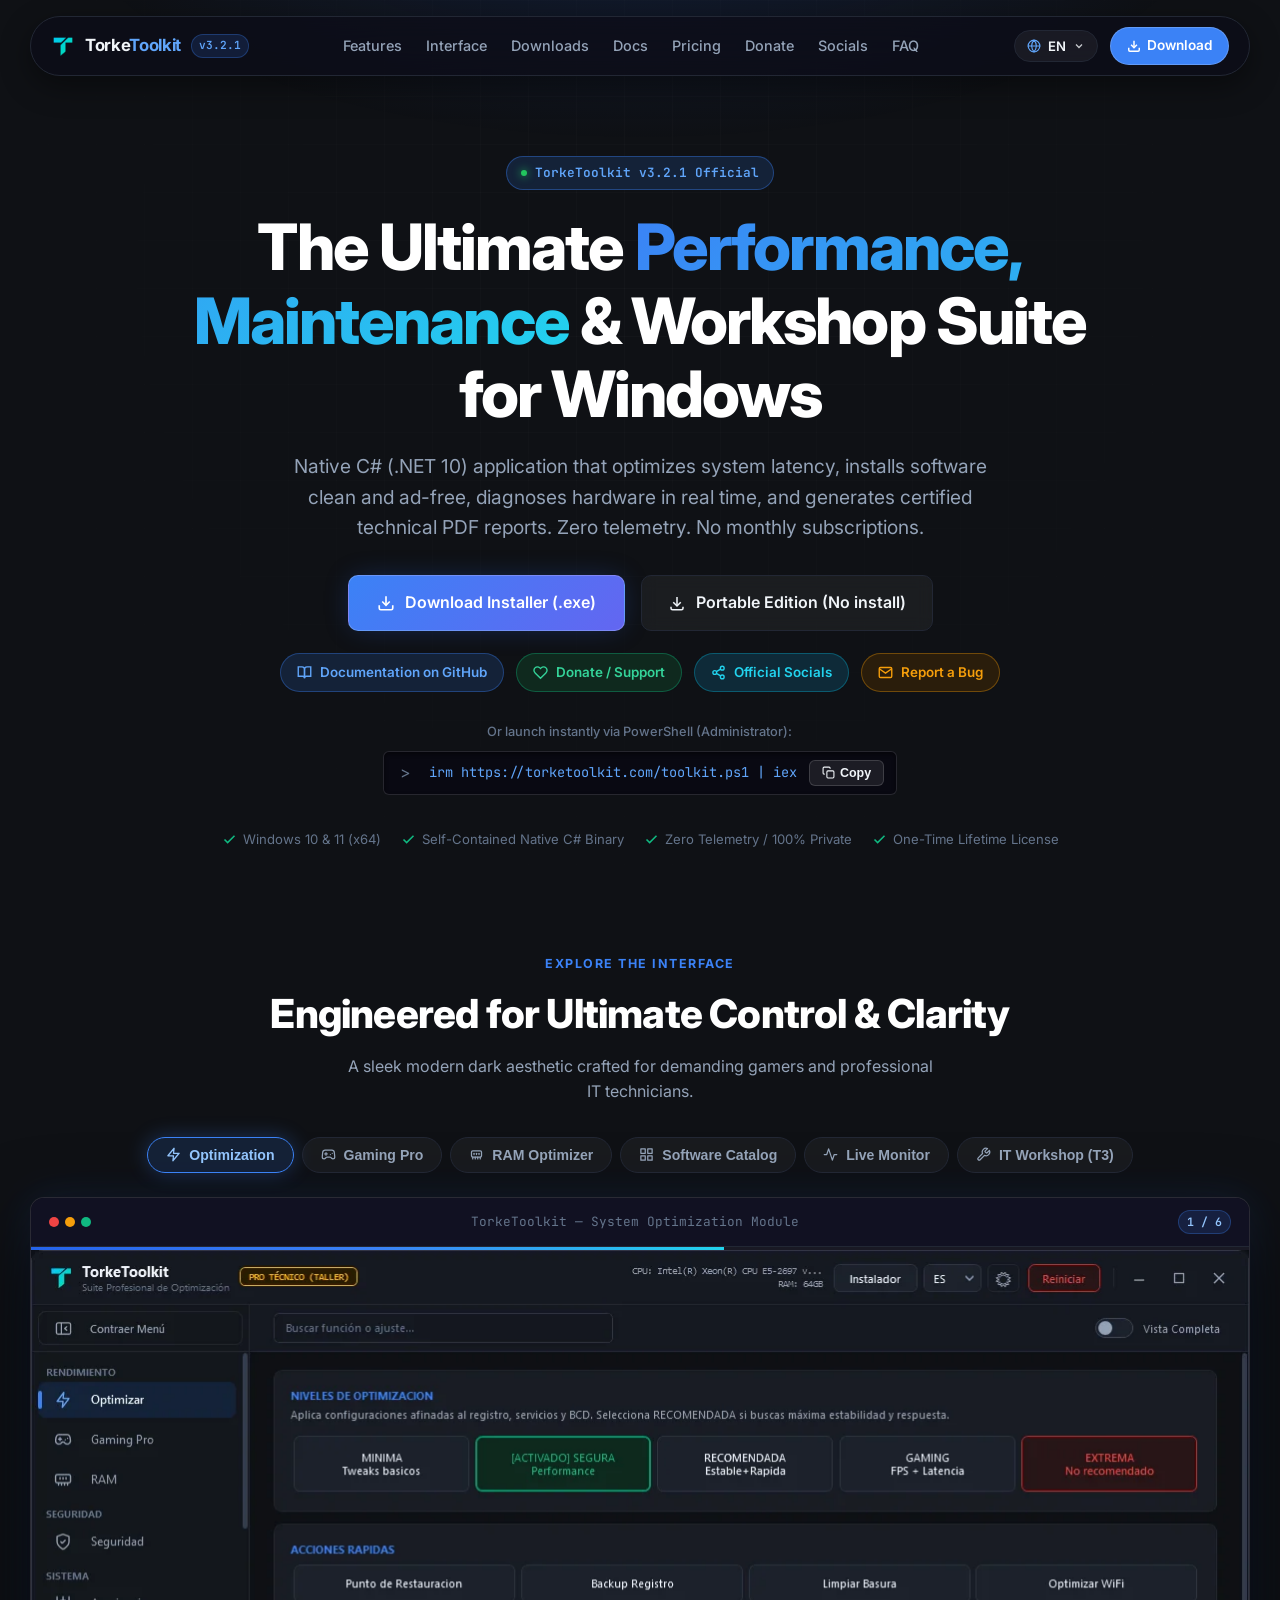
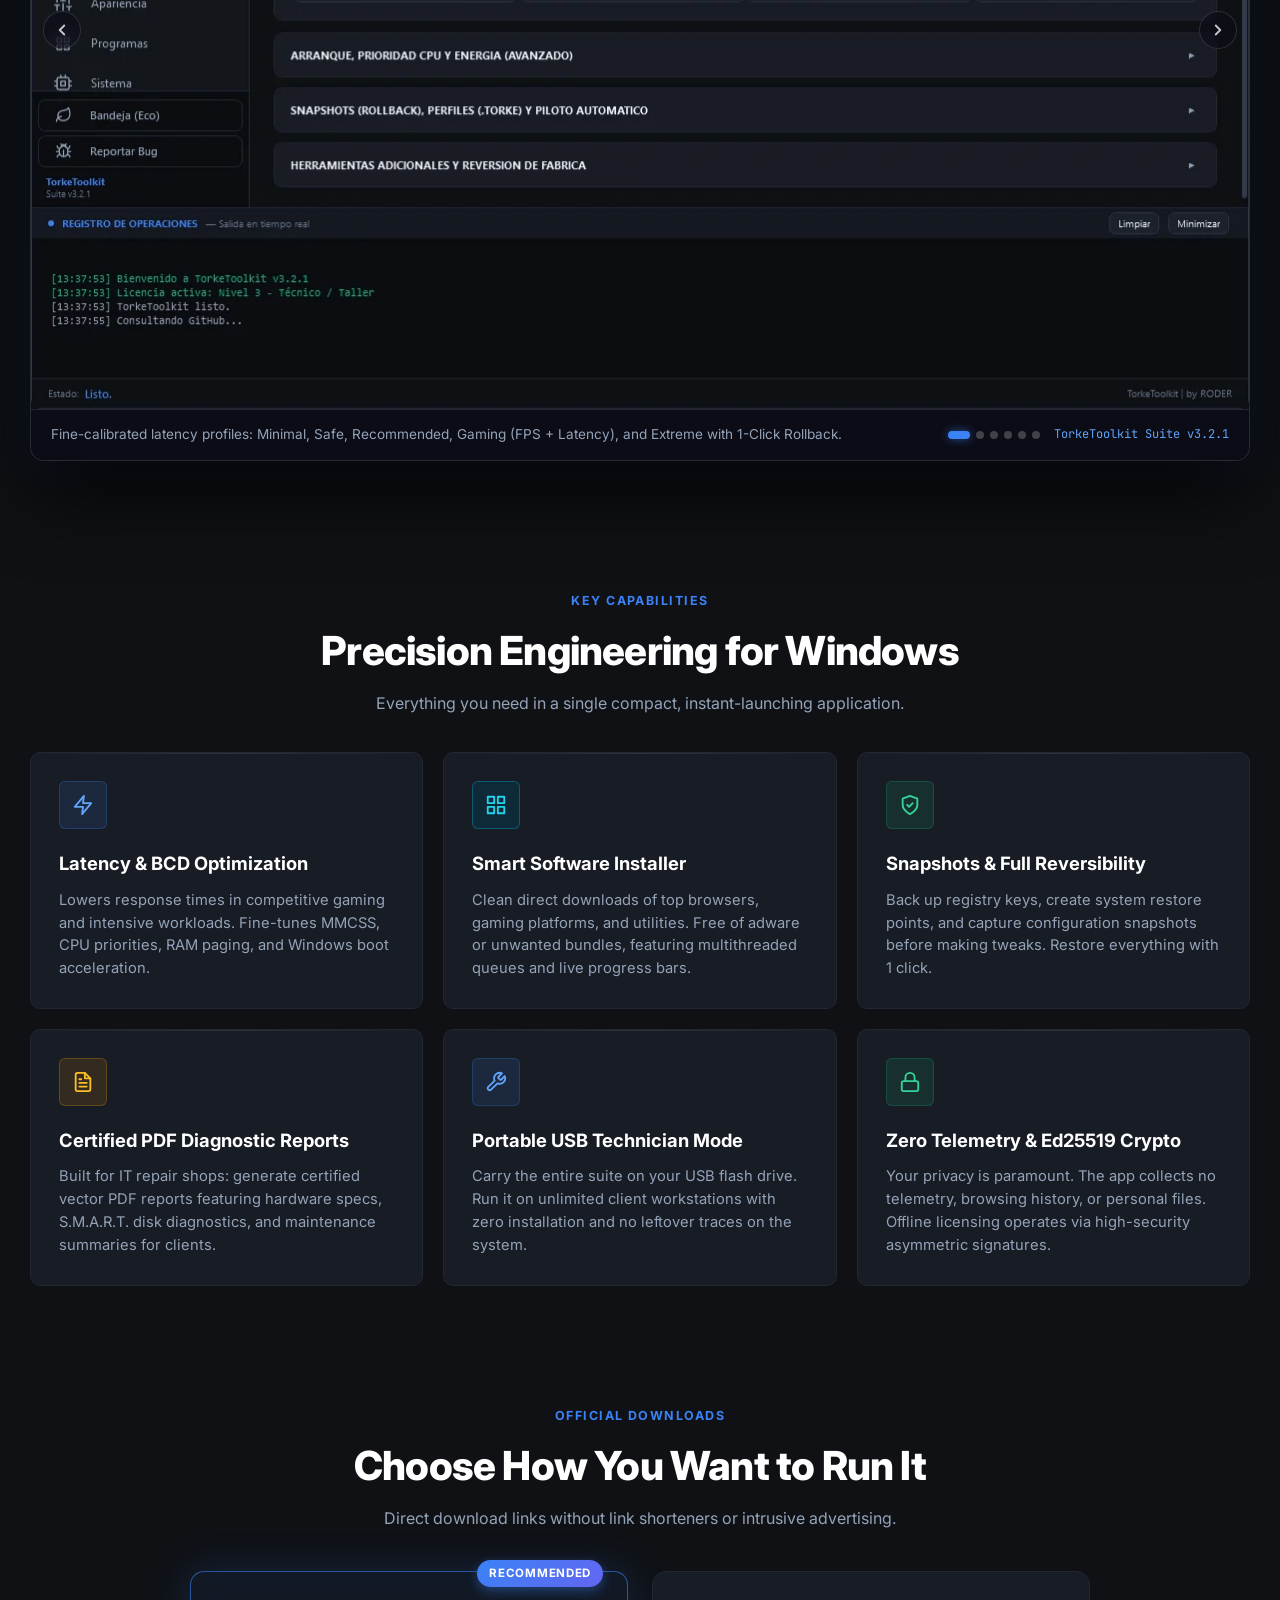
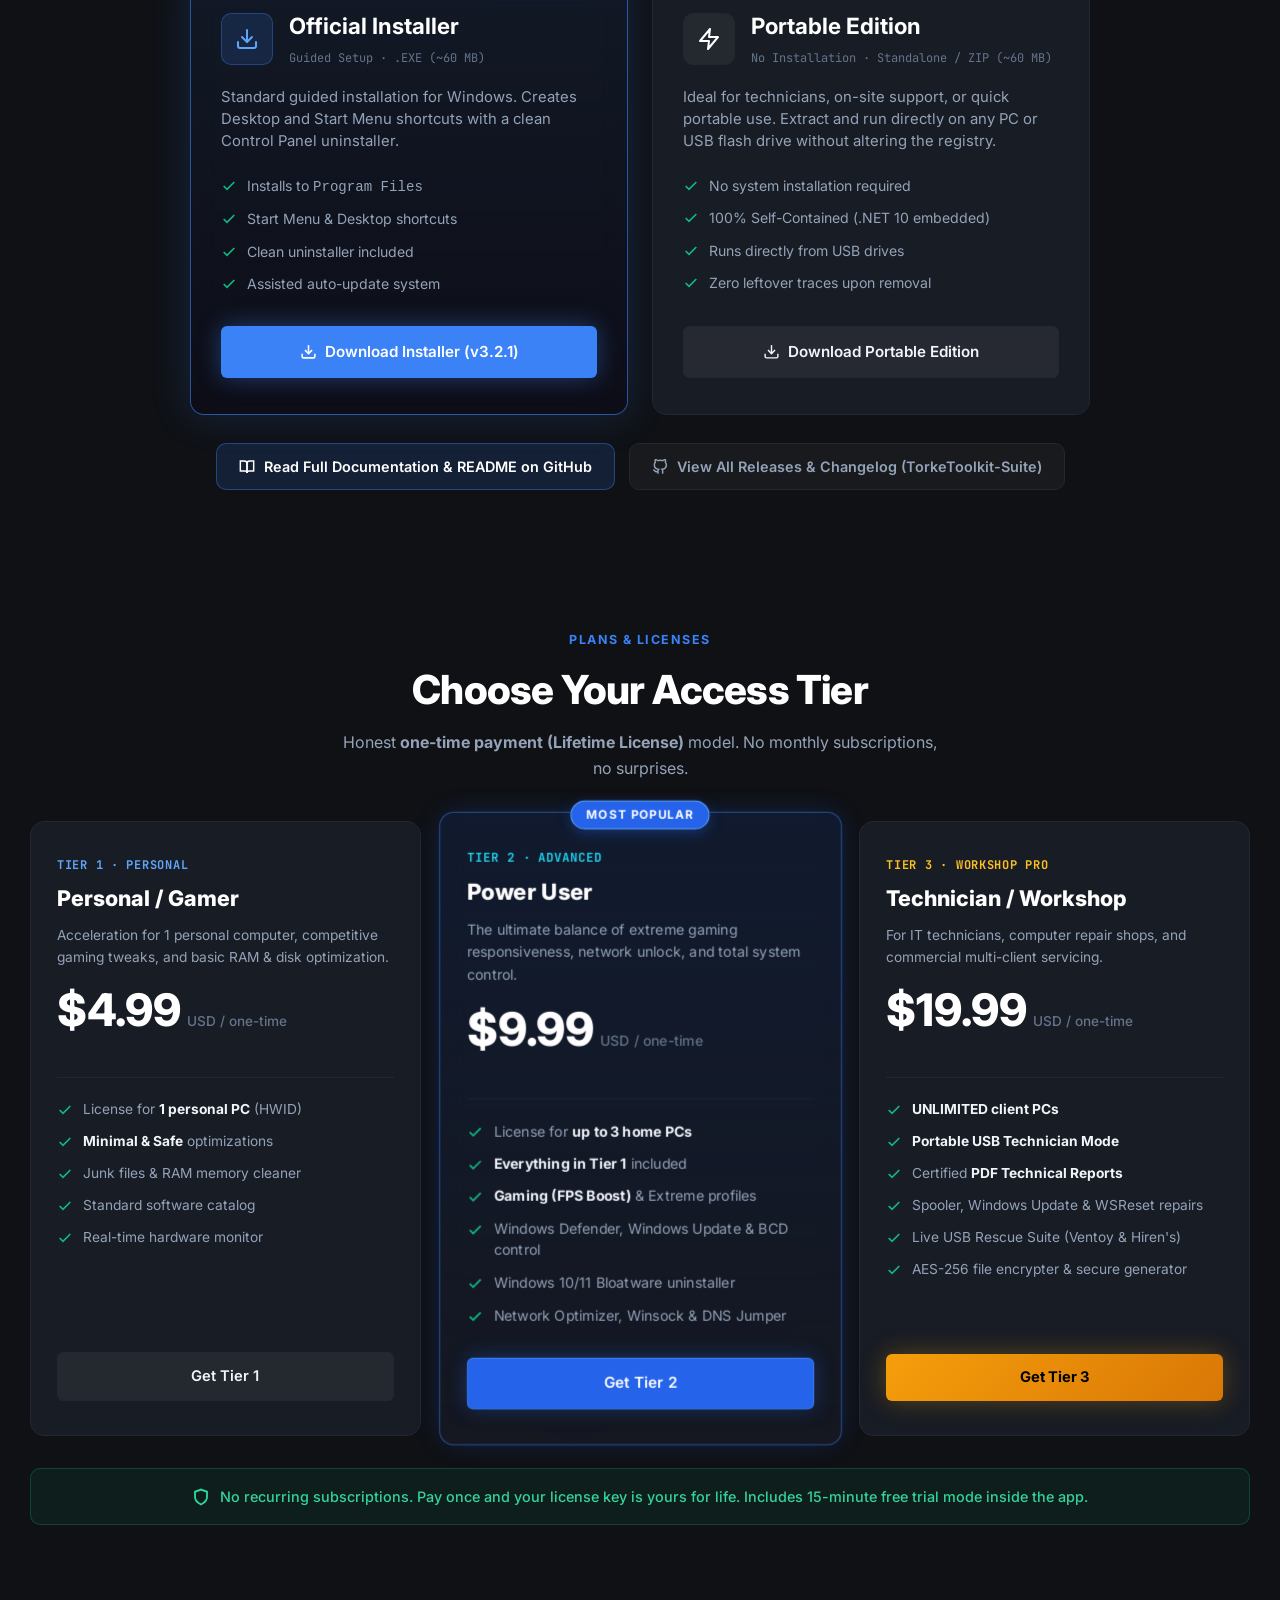
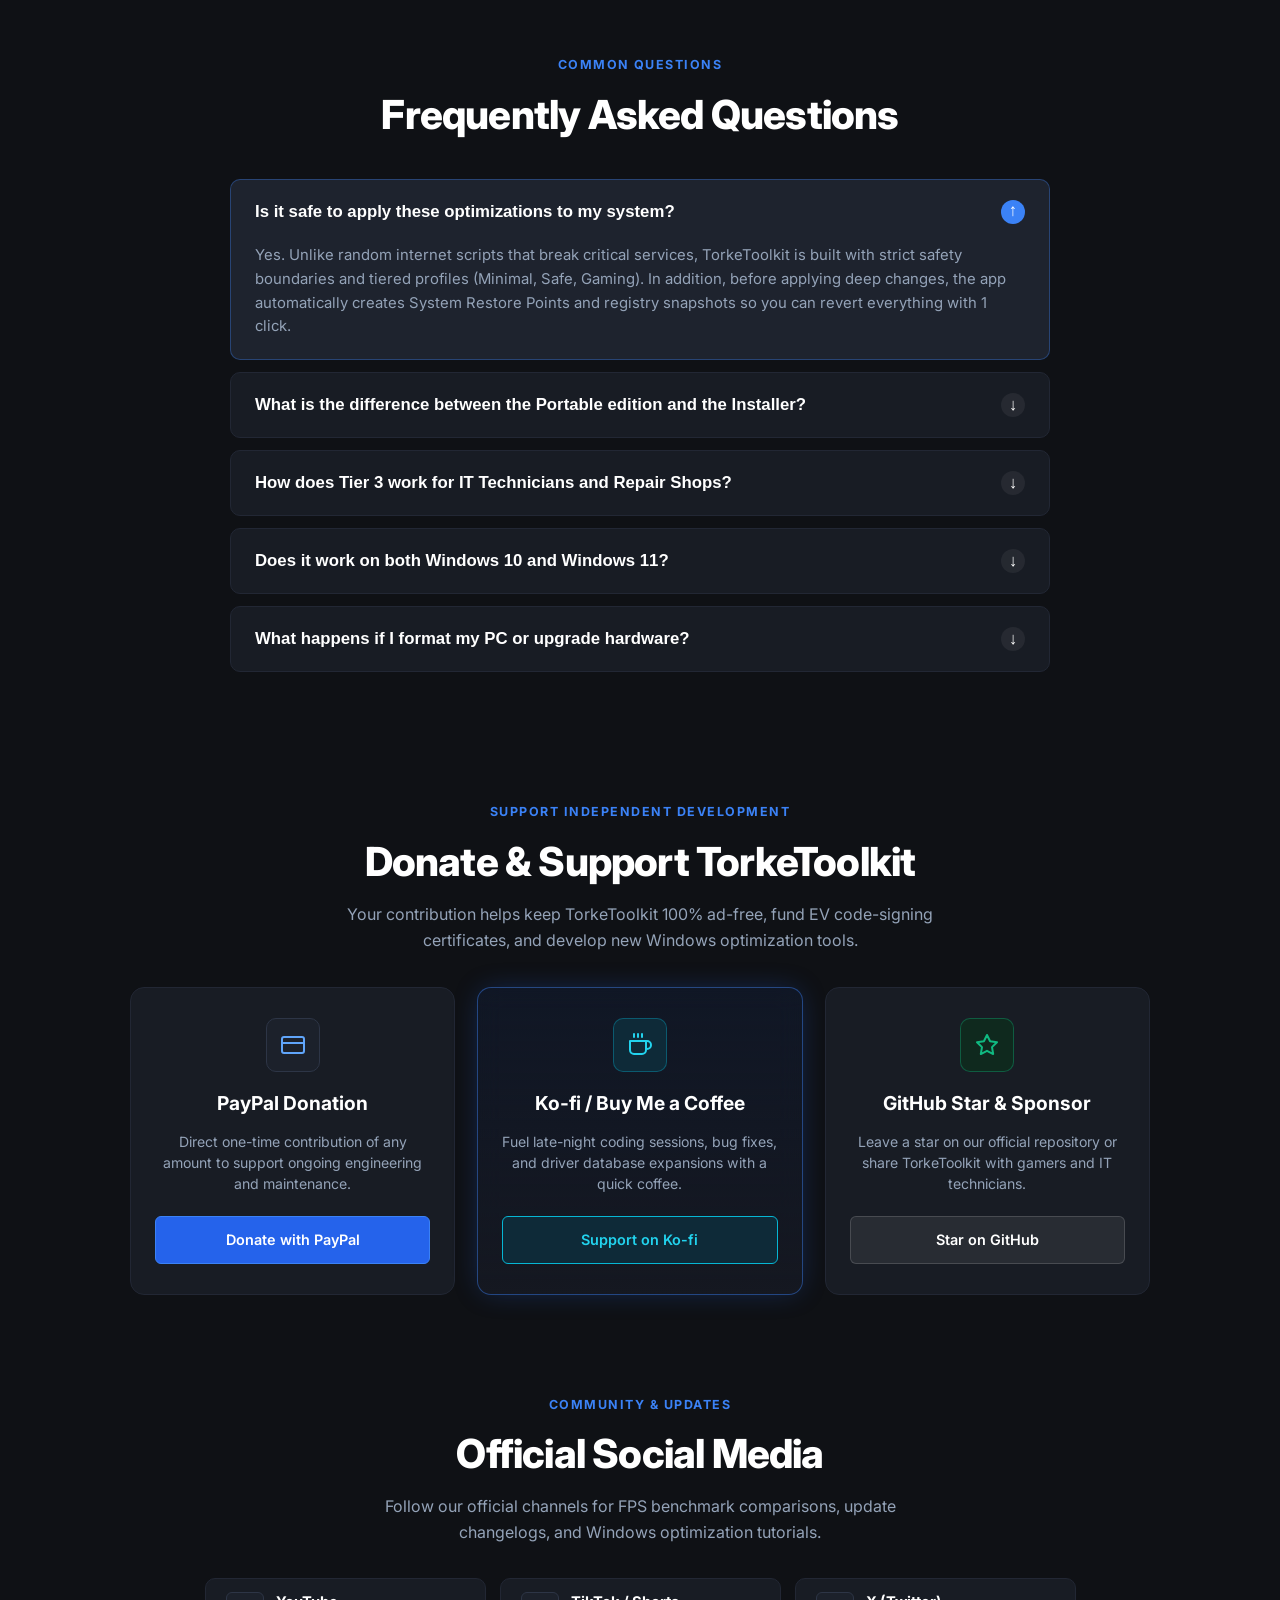
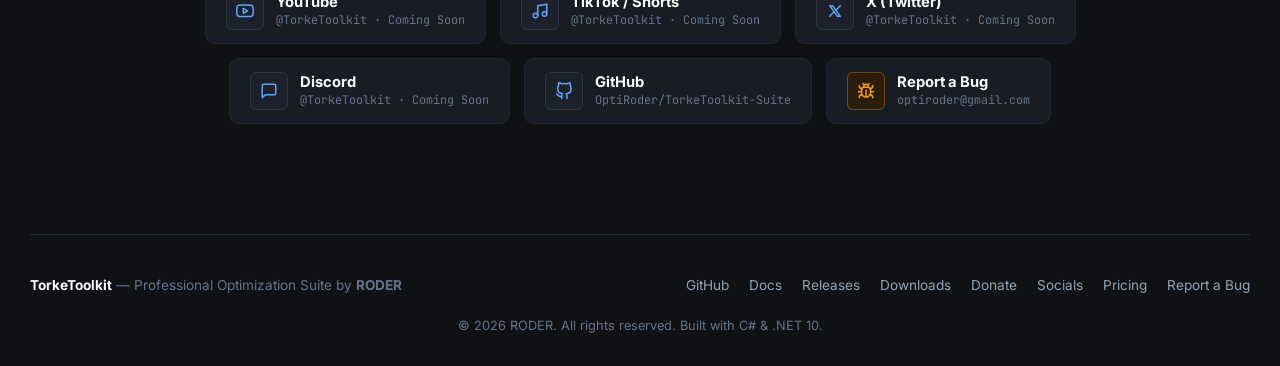
==== commit 7915b85c: "style(web): replace all emojis with vector SVG icons and unify TorkeToolkit Dark Slate/Sapphire pale" ====
--- a/index.html
+++ b/index.html
@@ -162,30 +162,27 @@
                 <!-- Selector Multilingüe: ES, EN, PT -->
                 <div class="lang-selector-wrapper">
                     <button class="lang-selector-btn" id="lang-btn" onclick="toggleLangMenu(event)" aria-label="Change language">
-                        <span class="lang-flag" id="lang-current-flag">🇺🇸</span>
+                        <svg class="lang-globe-icon" width="14" height="14" viewBox="0 0 24 24" fill="none" stroke="currentColor" stroke-width="2" stroke-linecap="round" stroke-linejoin="round"><circle cx="12" cy="12" r="10"/><line x1="2" y1="12" x2="22" y2="12"/><path d="M12 2a15.3 15.3 0 0 1 4 10 15.3 15.3 0 0 1-4 10 15.3 15.3 0 0 1-4-10 15.3 15.3 0 0 1 4-10z"/></svg>
                         <span class="lang-label" id="lang-current-label">EN</span>
                         <svg class="lang-chevron" width="12" height="12" viewBox="0 0 24 24" fill="none" stroke="currentColor" stroke-width="2.5"><polyline points="6 9 12 15 18 9"/></svg>
                     </button>
                     <div class="lang-dropdown" id="lang-dropdown">
                         <button class="lang-option active" data-lang="en" onclick="changeLanguage('en')">
-                            <span>🇺🇸</span>
+                            <span class="lang-code-pill">EN</span>
                             <div class="lang-option-text">
                                 <strong>English</strong>
-                                <small>EN</small>
                             </div>
                         </button>
                         <button class="lang-option" data-lang="es" onclick="changeLanguage('es')">
-                            <span>🇪🇸</span>
+                            <span class="lang-code-pill">ES</span>
                             <div class="lang-option-text">
                                 <strong>Español</strong>
-                                <small>ES</small>
                             </div>
                         </button>
                         <button class="lang-option" data-lang="pt" onclick="changeLanguage('pt')">
-                            <span>🇧🇷</span>
+                            <span class="lang-code-pill">PT</span>
                             <div class="lang-option-text">
                                 <strong>Português</strong>
-                                <small>PT</small>
                             </div>
                         </button>
                     </div>
@@ -323,22 +320,28 @@
             <!-- Navigation Tabs -->
             <div class="showcase-tabs">
                 <button class="tab-btn active" onclick="switchSlide(0, this)">
-                    <span data-i18n="tab_opt">⚡ Optimización</span>
+                    <svg width="15" height="15" viewBox="0 0 24 24" fill="none" stroke="currentColor" stroke-width="2" stroke-linecap="round" stroke-linejoin="round"><polygon points="13 2 3 14 12 14 11 22 21 10 12 10 13 2"/></svg>
+                    <span data-i18n="tab_opt">Optimización</span>
                 </button>
                 <button class="tab-btn" onclick="switchSlide(1, this)">
-                    <span data-i18n="tab_gaming">🎮 Gaming Pro</span>
+                    <svg width="15" height="15" viewBox="0 0 24 24" fill="none" stroke="currentColor" stroke-width="2" stroke-linecap="round" stroke-linejoin="round"><line x1="6" y1="11" x2="10" y2="11"/><line x1="8" y1="9" x2="8" y2="13"/><line x1="15" y1="12" x2="15.01" y2="12"/><line x1="18" y1="10" x2="18.01" y2="10"/><path d="M17.32 5H6.68a4 4 0 0 0-3.978 3.59c-.006.052-.01.101-.017.152C2.604 9.416 2 14.456 2 16a3 3 0 0 0 3 3c1 0 1.5-.5 2-1l1.414-1.414A2 2 0 0 1 9.828 16h4.344a2 2 0 0 1 1.414.586L17 18c.5.5 1 1 2 1a3 3 0 0 0 3-3c0-1.545-.604-6.584-.685-7.258-.007-.05-.011-.1-.017-.151A4 4 0 0 0 17.32 5z"/></svg>
+                    <span data-i18n="tab_gaming">Gaming Pro</span>
                 </button>
                 <button class="tab-btn" onclick="switchSlide(2, this)">
-                    <span data-i18n="tab_ram">🧠 Optimización RAM</span>
+                    <svg width="15" height="15" viewBox="0 0 24 24" fill="none" stroke="currentColor" stroke-width="2" stroke-linecap="round" stroke-linejoin="round"><rect x="4" y="6" width="16" height="10" rx="2"/><path d="M6 19v-3"/><path d="M10 19v-3"/><path d="M14 19v-3"/><path d="M18 19v-3"/><path d="M8 12v-2"/><path d="M12 12v-2"/><path d="M16 12v-2"/></svg>
+                    <span data-i18n="tab_ram">Optimización RAM</span>
                 </button>
                 <button class="tab-btn" onclick="switchSlide(3, this)">
-                    <span data-i18n="tab_apps">📦 Catálogo de Software</span>
+                    <svg width="15" height="15" viewBox="0 0 24 24" fill="none" stroke="currentColor" stroke-width="2" stroke-linecap="round" stroke-linejoin="round"><rect x="3" y="3" width="7" height="7"/><rect x="14" y="3" width="7" height="7"/><rect x="14" y="14" width="7" height="7"/><rect x="3" y="14" width="7" height="7"/></svg>
+                    <span data-i18n="tab_apps">Catálogo de Software</span>
                 </button>
                 <button class="tab-btn" onclick="switchSlide(4, this)">
-                    <span data-i18n="tab_monitor">📊 Monitor en Vivo</span>
+                    <svg width="15" height="15" viewBox="0 0 24 24" fill="none" stroke="currentColor" stroke-width="2" stroke-linecap="round" stroke-linejoin="round"><polyline points="22 12 18 12 15 21 9 3 6 12 2 12"/></svg>
+                    <span data-i18n="tab_monitor">Monitor en Vivo</span>
                 </button>
                 <button class="tab-btn" onclick="switchSlide(5, this)">
-                    <span data-i18n="tab_tech">🛠️ Taller Técnico (T3)</span>
+                    <svg width="15" height="15" viewBox="0 0 24 24" fill="none" stroke="currentColor" stroke-width="2" stroke-linecap="round" stroke-linejoin="round"><path d="M14.7 6.3a1 1 0 0 0 0 1.4l1.6 1.6a1 1 0 0 0 1.4 0l3.77-3.77a6 6 0 0 1-7.94 7.94l-6.91 6.91a2.12 2.12 0 0 1-3-3l6.91-6.91a6 6 0 0 1 7.94-7.94l-3.76 3.76z"/></svg>
+                    <span data-i18n="tab_tech">Taller Técnico (T3)</span>
                 </button>
             </div>
 
@@ -421,37 +424,49 @@
 
             <div class="features-grid">
                 <div class="feature-card">
-                    <div class="feature-icon">🚀</div>
+                    <div class="feature-icon">
+                        <svg width="22" height="22" viewBox="0 0 24 24" fill="none" stroke="currentColor" stroke-width="2" stroke-linecap="round" stroke-linejoin="round"><polygon points="13 2 3 14 12 14 11 22 21 10 12 10 13 2"/></svg>
+                    </div>
                     <h3 data-i18n="feat_1_title">Optimización de Latencia y BCD</h3>
                     <p data-i18n="feat_1_desc">Reduce tiempos de respuesta en juegos y aplicaciones pesadas. Ajusta el registro MMCSS, prioridades de CPU, paginación de memoria RAM y aceleración de arranque en Windows.</p>
                 </div>
 
                 <div class="feature-card">
-                    <div class="feature-icon purple">📦</div>
+                    <div class="feature-icon cyan">
+                        <svg width="22" height="22" viewBox="0 0 24 24" fill="none" stroke="currentColor" stroke-width="2" stroke-linecap="round" stroke-linejoin="round"><rect x="3" y="3" width="7" height="7"/><rect x="14" y="3" width="7" height="7"/><rect x="14" y="14" width="7" height="7"/><rect x="3" y="14" width="7" height="7"/></svg>
+                    </div>
                     <h3 data-i18n="feat_2_title">Instalador de Software Inteligente</h3>
                     <p data-i18n="feat_2_desc">Descarga directa de los navegadores, plataformas de juegos y herramientas más populares. Sin paquetes de telemetría adicionales, con cola multihilo y barra de progreso real.</p>
                 </div>
 
                 <div class="feature-card">
-                    <div class="feature-icon emerald">🛡️</div>
+                    <div class="feature-icon emerald">
+                        <svg width="22" height="22" viewBox="0 0 24 24" fill="none" stroke="currentColor" stroke-width="2" stroke-linecap="round" stroke-linejoin="round"><path d="M12 22s8-4 8-10V5l-8-3-8 3v7c0 6 8 10 8 10z"/><polyline points="9 12 11 14 15 10"/></svg>
+                    </div>
                     <h3 data-i18n="feat_3_title">Snapshots y Reversibilidad Total</h3>
                     <p data-i18n="feat_3_desc">Crea copias de seguridad del registro, puntos de restauración del sistema y snapshots de configuración antes de cualquier cambio. Reviértelo todo en 1 clic ante cualquier imprevisto.</p>
                 </div>
 
                 <div class="feature-card">
-                    <div class="feature-icon amber">📄</div>
+                    <div class="feature-icon amber">
+                        <svg width="22" height="22" viewBox="0 0 24 24" fill="none" stroke="currentColor" stroke-width="2" stroke-linecap="round" stroke-linejoin="round"><path d="M14 2H6a2 2 0 0 0-2 2v16a2 2 0 0 0 2 2h12a2 2 0 0 0 2-2V8z"/><polyline points="14 2 14 8 20 8"/><line x1="16" y1="13" x2="8" y2="13"/><line x1="16" y1="17" x2="8" y2="17"/><line x1="10" y1="9" x2="8" y2="9"/></svg>
+                    </div>
                     <h3 data-i18n="feat_4_title">Informes Técnicos en PDF</h3>
                     <p data-i18n="feat_4_desc">Ideal para talleres y técnicos: genera reportes vectoriales certificados en PDF con especificaciones del equipo, diagnóstico S.M.A.R.T. de discos y estado de mantenimiento para tus clientes.</p>
                 </div>
 
                 <div class="feature-card">
-                    <div class="feature-icon">🛠️</div>
+                    <div class="feature-icon">
+                        <svg width="22" height="22" viewBox="0 0 24 24" fill="none" stroke="currentColor" stroke-width="2" stroke-linecap="round" stroke-linejoin="round"><path d="M14.7 6.3a1 1 0 0 0 0 1.4l1.6 1.6a1 1 0 0 0 1.4 0l3.77-3.77a6 6 0 0 1-7.94 7.94l-6.91 6.91a2.12 2.12 0 0 1-3-3l6.91-6.91a6 6 0 0 1 7.94-7.94l-3.76 3.76z"/></svg>
+                    </div>
                     <h3 data-i18n="feat_5_title">Modo USB Portable Técnico</h3>
                     <p data-i18n="feat_5_desc">Lleva la suite completa en tu pendrive USB. Ejecútala en tantas computadoras de clientes como necesites sin necesidad de instalar o dejar residuos en el sistema.</p>
                 </div>
 
                 <div class="feature-card">
-                    <div class="feature-icon emerald">🔒</div>
+                    <div class="feature-icon emerald">
+                        <svg width="22" height="22" viewBox="0 0 24 24" fill="none" stroke="currentColor" stroke-width="2" stroke-linecap="round" stroke-linejoin="round"><rect x="3" y="11" width="18" height="11" rx="2" ry="2"/><path d="M7 11V7a5 5 0 0 1 10 0v4"/></svg>
+                    </div>
                     <h3 data-i18n="feat_6_title">Cero Telemetría y Criptografía Ed25519</h3>
                     <p data-i18n="feat_6_desc">Tu privacidad es sagrada. La aplicación no recopila datos de navegación, contraseñas ni archivos. El sistema de licencias funciona offline mediante firmas asimétricas de alta seguridad.</p>
                 </div>
@@ -475,7 +490,9 @@
                     <div class="dl-badge-recommend" data-i18n="dl_c1_badge">Recomendado</div>
                     <div>
                         <div class="dl-header">
-                            <div class="dl-icon-badge">💾</div>
+                            <div class="dl-icon-badge">
+                                <svg width="24" height="24" viewBox="0 0 24 24" fill="none" stroke="currentColor" stroke-width="2" stroke-linecap="round" stroke-linejoin="round"><path d="M21 15v4a2 2 0 0 1-2 2H5a2 2 0 0 1-2-2v-4"/><polyline points="7 10 12 15 17 10"/><line x1="12" y1="15" x2="12" y2="3"/></svg>
+                            </div>
                             <div>
                                 <h3 data-i18n="dl_c1_title">Instalador Oficial</h3>
                                 <span class="dl-tag" data-i18n="dl_c1_sub">Setup Asistido · .EXE (~60 MB)</span>
@@ -517,7 +534,9 @@
                 <div class="dl-card">
                     <div>
                         <div class="dl-header">
-                            <div class="dl-icon-badge">⚡</div>
+                            <div class="dl-icon-badge">
+                                <svg width="24" height="24" viewBox="0 0 24 24" fill="none" stroke="currentColor" stroke-width="2" stroke-linecap="round" stroke-linejoin="round"><polygon points="13 2 3 14 12 14 11 22 21 10 12 10 13 2"/></svg>
+                            </div>
                             <div>
                                 <h3 data-i18n="dl_c2_title">Edición Portable</h3>
                                 <span class="dl-tag" data-i18n="dl_c2_sub">Sin Instalación · Standalone / ZIP (~60 MB)</span>
@@ -807,21 +826,27 @@
             <!-- TODO: Reemplaza los href="#" de abajo con tus enlaces reales de PayPal, Ko-fi, etc. -->
             <div class="donate-grid">
                 <div class="donate-card">
-                    <div class="donate-icon paypal">💳</div>
+                    <div class="donate-icon paypal">
+                        <svg width="24" height="24" viewBox="0 0 24 24" fill="none" stroke="currentColor" stroke-width="2" stroke-linecap="round" stroke-linejoin="round"><rect x="1" y="4" width="22" height="16" rx="2" ry="2"/><line x1="1" y1="10" x2="23" y2="10"/></svg>
+                    </div>
                     <h3 data-i18n="donate_c1_title">PayPal Donation</h3>
                     <p data-i18n="donate_c1_desc">Direct one-time contribution of any amount to support ongoing engineering and maintenance.</p>
                     <a href="#donaciones" onclick="return handlePlaceholderLink(event, 'PayPal')" class="btn-donate paypal-btn" data-i18n="donate_c1_btn">Donate with PayPal</a>
                 </div>
 
                 <div class="donate-card featured-donate">
-                    <div class="donate-icon kofi">☕</div>
+                    <div class="donate-icon kofi">
+                        <svg width="24" height="24" viewBox="0 0 24 24" fill="none" stroke="currentColor" stroke-width="2" stroke-linecap="round" stroke-linejoin="round"><path d="M18 8h1a4 4 0 0 1 0 8h-1"/><path d="M2 8h16v9a4 4 0 0 1-4 4H6a4 4 0 0 1-4-4V8z"/><line x1="6" y1="1" x2="6" y2="4"/><line x1="10" y1="1" x2="10" y2="4"/><line x1="14" y1="1" x2="14" y2="4"/></svg>
+                    </div>
                     <h3 data-i18n="donate_c2_title">Ko-fi / Buy Me a Coffee</h3>
                     <p data-i18n="donate_c2_desc">Fuel late-night coding sessions, bug fixes, and driver database expansions with a quick coffee.</p>
                     <a href="#donaciones" onclick="return handlePlaceholderLink(event, 'Ko-fi / Buy Me a Coffee')" class="btn-donate kofi-btn" data-i18n="donate_c2_btn">Support on Ko-fi</a>
                 </div>
 
                 <div class="donate-card">
-                    <div class="donate-icon github">⭐</div>
+                    <div class="donate-icon github">
+                        <svg width="24" height="24" viewBox="0 0 24 24" fill="none" stroke="currentColor" stroke-width="2" stroke-linecap="round" stroke-linejoin="round"><polygon points="12 2 15.09 8.26 22 9.27 17 14.14 18.18 21.02 12 17.77 5.82 21.02 7 14.14 2 9.27 8.91 8.26 12 2"/></svg>
+                    </div>
                     <h3 data-i18n="donate_c3_title">GitHub Star &amp; Sponsor</h3>
                     <p data-i18n="donate_c3_desc">Leave a star on our official repository or share TorkeToolkit with gamers and IT technicians.</p>
                     <a href="https://github.com/OptiRoder/TorkeToolkit-Suite" target="_blank" rel="noopener" class="btn-donate github-btn" data-i18n="donate_c3_btn">Star on GitHub</a>
@@ -844,7 +869,9 @@
             <!-- PLACEHOLDER REDES SOCIALES: Reemplaza href="#redes" y quita el onclick cuando agregues tus links -->
             <div class="socials-grid">
                 <a href="#redes" onclick="return handlePlaceholderLink(event, 'YouTube')" class="social-pill youtube">
-                    <span class="social-icon">▶️</span>
+                    <span class="social-icon">
+                        <svg width="18" height="18" viewBox="0 0 24 24" fill="none" stroke="currentColor" stroke-width="2" stroke-linecap="round" stroke-linejoin="round"><path d="M22.54 6.42a2.78 2.78 0 0 0-1.94-2C18.88 4 12 4 12 4s-6.88 0-8.6.46a2.78 2.78 0 0 0-1.94 2A29 29 0 0 0 1 11.75a29 29 0 0 0 .46 5.33A2.78 2.78 0 0 0 3.4 19c1.72.46 8.6.46 8.6.46s6.88 0 8.6-.46a2.78 2.78 0 0 0 1.94-2 29 29 0 0 0 .46-5.25 29 29 0 0 0-.46-5.33z"/><polygon points="9.75 15.02 15.5 11.75 9.75 8.48 9.75 15.02"/></svg>
+                    </span>
                     <div>
                         <strong>YouTube</strong>
                         <small data-i18n="social_coming_soon">@TorkeToolkit · Coming Soon</small>
@@ -852,7 +879,9 @@
                 </a>
 
                 <a href="#redes" onclick="return handlePlaceholderLink(event, 'TikTok')" class="social-pill tiktok">
-                    <span class="social-icon">🎵</span>
+                    <span class="social-icon">
+                        <svg width="18" height="18" viewBox="0 0 24 24" fill="none" stroke="currentColor" stroke-width="2" stroke-linecap="round" stroke-linejoin="round"><path d="M9 18V5l12-2v13"/><circle cx="6" cy="18" r="3"/><circle cx="18" cy="16" r="3"/></svg>
+                    </span>
                     <div>
                         <strong>TikTok / Shorts</strong>
                         <small data-i18n="social_coming_soon">@TorkeToolkit · Coming Soon</small>
@@ -860,7 +889,9 @@
                 </a>
 
                 <a href="#redes" onclick="return handlePlaceholderLink(event, 'X / Twitter')" class="social-pill twitter">
-                    <span class="social-icon">𝕏</span>
+                    <span class="social-icon">
+                        <svg width="16" height="16" viewBox="0 0 24 24" fill="none" stroke="currentColor" stroke-width="2.2" stroke-linecap="round" stroke-linejoin="round"><path d="M4 4l11.733 16h4.267l-11.733 -16z"/><path d="M4 20l6.768 -6.768m2.46 -2.46l6.772 -6.772"/></svg>
+                    </span>
                     <div>
                         <strong>X (Twitter)</strong>
                         <small data-i18n="social_coming_soon">@TorkeToolkit · Coming Soon</small>
@@ -868,7 +899,9 @@
                 </a>
 
                 <a href="#redes" onclick="return handlePlaceholderLink(event, 'Discord')" class="social-pill discord">
-                    <span class="social-icon">💬</span>
+                    <span class="social-icon">
+                        <svg width="18" height="18" viewBox="0 0 24 24" fill="none" stroke="currentColor" stroke-width="2" stroke-linecap="round" stroke-linejoin="round"><path d="M21 15a2 2 0 0 1-2 2H7l-4 4V5a2 2 0 0 1 2-2h14a2 2 0 0 1 2 2z"/></svg>
+                    </span>
                     <div>
                         <strong>Discord</strong>
                         <small data-i18n="social_coming_soon">Community · Coming Soon</small>
@@ -876,7 +909,9 @@
                 </a>
 
                 <a href="https://github.com/OptiRoder/TorkeToolkit-Suite" target="_blank" rel="noopener" class="social-pill github">
-                    <span class="social-icon">🐙</span>
+                    <span class="social-icon">
+                        <svg width="18" height="18" viewBox="0 0 24 24" fill="none" stroke="currentColor" stroke-width="2" stroke-linecap="round" stroke-linejoin="round"><path d="M9 19c-5 1.5-5-2.5-7-3m14 6v-3.87a3.37 3.37 0 0 0-.94-2.61c3.14-.35 6.44-1.54 6.44-7A5.44 5.44 0 0 0 20 4.77 5.07 5.07 0 0 0 19.91 1S18.73.65 16 2.48a13.38 13.38 0 0 0-7 0C6.27.65 5.09 1 5.09 1A5.07 5.07 0 0 0 5 4.77a5.44 5.44 0 0 0-1.5 3.78c0 5.42 3.3 6.61 6.44 7A3.37 3.37 0 0 0 9 18.13V22"/></svg>
+                    </span>
                     <div>
                         <strong>GitHub</strong>
                         <small>OptiRoder/TorkeToolkit-Suite</small>
@@ -884,7 +919,9 @@
                 </a>
 
                 <a href="mailto:optiroder@gmail.com?subject=TorkeToolkit%20v3.2.1%20-%20Bug%20Report" class="social-pill bug-mail">
-                    <span class="social-icon">🐞</span>
+                    <span class="social-icon bug">
+                        <svg width="18" height="18" viewBox="0 0 24 24" fill="none" stroke="currentColor" stroke-width="2" stroke-linecap="round" stroke-linejoin="round"><path d="M8 2l1.88 1.88"/><path d="M14.12 3.88L16 2"/><path d="M9 7.13v-1a3.003 3.003 0 1 1 6 0v1"/><path d="M12 20c-3.3 0-6-2.7-6-6v-3a4 4 0 0 1 4-4h4a4 4 0 0 1 4 4v3c0 3.3-2.7 6-6 6"/><path d="M12 20v-9"/><path d="M6.53 9C4.6 8.8 3 7.1 3 5"/><path d="M6 13H2"/><path d="M3 21c0-2.1 1.7-3.9 3.8-4"/><path d="M20.97 5c0 2.1-1.6 3.8-3.5 4"/><path d="M22 13h-4"/><path d="M17.2 17c2.1.1 3.8 1.9 3.8 4"/></svg>
+                    </span>
                     <div>
                         <strong data-i18n="hero_btn_bug">Report a Bug</strong>
                         <small>optiroder@gmail.com</small>
--- a/styles.css
+++ b/styles.css
@@ -12,45 +12,51 @@
 }
 
 :root {
-    --bg-base:          #07070d;
-    --bg-card:          rgba(15, 15, 26, 0.75);
-    --bg-card-hover:    rgba(22, 22, 38, 0.85);
-    --bg-surface:       #0d0d18;
+    /* Paleta oficial TorkeToolkit: Modern Dark Slate & Zinc + Sapphire Blue + Torke Cyan */
+    --bg-base:          #0F1115;
+    --bg-card:          #181C24;
+    --bg-card-hover:    #1E232E;
+    --bg-surface:       #13161C;
+    --bg-header:        #151821;
+    --bg-terminal:      #0B0D11;
     --bg-glass:         rgba(255, 255, 255, 0.03);
     
-    --border-subtle:    rgba(255, 255, 255, 0.08);
-    --border-hover:     rgba(59, 130, 246, 0.4);
-    --border-accent:    rgba(139, 92, 246, 0.5);
+    --border-subtle:    #222734;
+    --border-hover:     #3E4960;
+    --border-accent:    #3B82F6;
     
-    --text-primary:     #f1f5f9;
-    --text-secondary:   #94a3b8;
-    --text-muted:       #64748b;
+    --text-primary:     #F1F5F9;
+    --text-secondary:   #94A3B8;
+    --text-muted:       #64748B;
     
-    --accent-blue:      #3b82f6;
-    --accent-purple:    #8b5cf6;
-    --accent-cyan:      #06b6d4;
-    --accent-emerald:   #10b981;
-    --accent-amber:     #f59e0b;
-    --accent-danger:    #ef4444;
-
-    --gradient-brand:   linear-gradient(135deg, #3b82f6 0%, #8b5cf6 50%, #ec4899 100%);
-    --gradient-glow:    radial-gradient(ellipse 65% 50% at 50% -15%, rgba(59, 130, 246, 0.22), transparent 70%);
-    --gradient-card:    linear-gradient(180deg, rgba(255, 255, 255, 0.04) 0%, rgba(255, 255, 255, 0.01) 100%);
+    --accent-blue:      #2563EB;
+    --accent-light:     #3B82F6;
+    --accent-glow:      #60A5FA;
+    --accent-surface:   #142238;
+    --accent-cyan:      #06B6D4;
+    --accent-cyan-text: #22D3EE;
+    --accent-emerald:   #10B981;
+    --accent-amber:     #F59E0B;
+    --accent-danger:    #EF4444;
+
+    --gradient-brand:   linear-gradient(135deg, #3B82F6 0%, #22D3EE 100%);
+    --gradient-glow:    radial-gradient(ellipse 65% 50% at 50% -15%, rgba(37, 99, 235, 0.16), transparent 70%);
+    --gradient-card:    linear-gradient(180deg, rgba(255, 255, 255, 0.03) 0%, rgba(255, 255, 255, 0.01) 100%);
     
     --font-ui:          'Inter', system-ui, -apple-system, BlinkMacSystemFont, "Segoe UI", Roboto, sans-serif;
     --font-mono:        'JetBrains Mono', Consolas, monospace;
     
-    --radius-sm:        8px;
-    --radius-md:        14px;
-    --radius-lg:        20px;
+    --radius-sm:        6px;
+    --radius-md:        10px;
+    --radius-lg:        14px;
     --radius-full:      9999px;
     
-    --shadow-soft:      0 10px 30px -10px rgba(0, 0, 0, 0.5);
-    --shadow-card:      0 20px 40px -15px rgba(0, 0, 0, 0.7);
-    --shadow-glow:      0 0 35px -5px rgba(59, 130, 246, 0.35);
-    --shadow-purple:    0 0 35px -5px rgba(139, 92, 246, 0.4);
+    --shadow-soft:      0 10px 30px -10px rgba(0, 0, 0, 0.55);
+    --shadow-card:      0 18px 36px -14px rgba(0, 0, 0, 0.72);
+    --shadow-glow:      0 0 28px -6px rgba(37, 99, 235, 0.35);
+    --shadow-purple:    0 0 28px -6px rgba(59, 130, 246, 0.35);
     
-    --transition:       all 0.25s cubic-bezier(0.16, 1, 0.3, 1);
+    --transition:       all 0.22s cubic-bezier(0.16, 1, 0.3, 1);
 }
 
 html {
@@ -304,6 +310,22 @@
     font-weight: 600;
 }
 
+.lang-code-pill {
+    font-family: var(--font-mono);
+    font-size: 0.72rem;
+    font-weight: 700;
+    color: var(--accent-glow);
+    background: var(--accent-surface);
+    border: 1px solid rgba(59, 130, 246, 0.3);
+    padding: 2px 6px;
+    border-radius: 4px;
+    flex-shrink: 0;
+}
+
+.lang-globe-icon {
+    color: var(--accent-glow);
+}
+
 .lang-option-text {
     display: flex;
     justify-content: space-between;
@@ -340,9 +362,9 @@
     display: inline-flex;
     align-items: center;
     gap: 8px;
-    background: rgba(139, 92, 246, 0.12);
-    border: 1px solid rgba(139, 92, 246, 0.35);
-    color: #c084fc;
+    background: var(--accent-surface);
+    border: 1px solid rgba(59, 130, 246, 0.38);
+    color: var(--accent-glow);
     font-size: 0.8rem;
     font-weight: 600;
     padding: 6px 14px;
@@ -662,7 +684,7 @@
 .carousel-progress-fill {
     width: 0%;
     height: 100%;
-    background: linear-gradient(90deg, #3b82f6, #8b5cf6, #06b6d4);
+    background: linear-gradient(90deg, #2563EB, #3B82F6, #22D3EE);
     transition: width 0.1s linear;
 }
 
@@ -868,10 +890,10 @@
     color: #60a5fa;
 }
 
-.feature-icon.purple {
-    background: rgba(139, 92, 246, 0.12);
-    border-color: rgba(139, 92, 246, 0.25);
-    color: #a78bfa;
+.feature-icon.cyan {
+    background: #0E2A38;
+    border-color: rgba(6, 182, 212, 0.35);
+    color: #22D3EE;
 }
 
 .feature-icon.emerald {
@@ -1084,9 +1106,9 @@
 }
 
 .pricing-card.popular {
-    border-color: rgba(139, 92, 246, 0.6);
-    background: linear-gradient(180deg, rgba(139, 92, 246, 0.1) 0%, rgba(13, 13, 24, 0.85) 100%);
-    box-shadow: var(--shadow-purple);
+    border-color: rgba(59, 130, 246, 0.55);
+    background: linear-gradient(180deg, rgba(37, 99, 235, 0.12) 0%, #151821 100%);
+    box-shadow: var(--shadow-glow);
     transform: scale(1.03);
 }
 
@@ -1099,7 +1121,8 @@
     top: -12px;
     left: 50%;
     transform: translateX(-50%);
-    background: linear-gradient(135deg, #8b5cf6, #ec4899);
+    background: #2563EB;
+    border: 1px solid #60A5FA;
     color: #fff;
     font-size: 0.72rem;
     font-weight: 700;
@@ -1107,7 +1130,7 @@
     letter-spacing: 0.08em;
     padding: 4px 14px;
     border-radius: var(--radius-full);
-    box-shadow: 0 4px 12px rgba(139, 92, 246, 0.4);
+    box-shadow: 0 4px 12px rgba(37, 99, 235, 0.35);
     white-space: nowrap;
 }
 
@@ -1126,7 +1149,7 @@
 }
 
 .pricing-card.popular .pricing-tier-tag {
-    color: #c084fc;
+    color: #22D3EE;
 }
 
 .pricing-card.workshop .pricing-tier-tag {
@@ -1227,14 +1250,15 @@
 }
 
 .btn-pricing.highlight {
-    background: linear-gradient(135deg, #8b5cf6, #6366f1);
-    color: #fff;
-    box-shadow: 0 0 25px rgba(139, 92, 246, 0.4);
-    border: 1px solid rgba(255, 255, 255, 0.2);
+    background: #2563EB;
+    color: #fff;
+    box-shadow: 0 0 20px rgba(37, 99, 235, 0.35);
+    border: 1px solid #3B82F6;
 }
 
 .btn-pricing.highlight:hover {
-    box-shadow: 0 0 35px rgba(139, 92, 246, 0.6);
+    background: #1D4ED8;
+    box-shadow: 0 0 28px rgba(37, 99, 235, 0.5);
     transform: translateY(-2px);
 }
 
@@ -1381,32 +1405,37 @@
 }
 
 .btn-sub-action.docs {
-    color: #93c5fd;
+    color: #60A5FA;
     border-color: rgba(59, 130, 246, 0.35);
-    background: rgba(59, 130, 246, 0.1);
+    background: #142238;
 }
 
 .btn-sub-action.donate {
-    color: #f472b6;
-    border-color: rgba(236, 72, 153, 0.35);
-    background: rgba(236, 72, 153, 0.1);
+    color: #34D399;
+    border-color: rgba(16, 185, 129, 0.35);
+    background: #0F291E;
 }
 
 .btn-sub-action.donate:hover {
-    border-color: rgba(236, 72, 153, 0.65);
-    box-shadow: 0 0 20px rgba(236, 72, 153, 0.25);
+    border-color: #10B981;
+    box-shadow: 0 0 18px rgba(16, 185, 129, 0.2);
 }
 
 .btn-sub-action.socials {
-    color: #c084fc;
-    border-color: rgba(139, 92, 246, 0.35);
-    background: rgba(139, 92, 246, 0.1);
+    color: #22D3EE;
+    border-color: rgba(6, 182, 212, 0.35);
+    background: #0E2A38;
+}
+
+.btn-sub-action.socials:hover {
+    border-color: #06B6D4;
+    box-shadow: 0 0 18px rgba(6, 182, 212, 0.2);
 }
 
 .btn-sub-action.bug-report {
-    color: #fbbf24;
+    color: #F59E0B;
     border-color: rgba(245, 158, 11, 0.35);
-    background: rgba(245, 158, 11, 0.1);
+    background: #2A1D0B;
 }
 
 .btn-sub-action.bug-report:hover {
@@ -1492,9 +1521,9 @@
 }
 
 .donate-card.featured-donate {
-    border-color: rgba(236, 72, 153, 0.5);
-    background: linear-gradient(180deg, rgba(236, 72, 153, 0.09) 0%, rgba(13, 13, 24, 0.85) 100%);
-    box-shadow: 0 0 35px rgba(236, 72, 153, 0.18);
+    border-color: rgba(59, 130, 246, 0.45);
+    background: linear-gradient(180deg, rgba(37, 99, 235, 0.08) 0%, #151821 100%);
+    box-shadow: var(--shadow-glow);
 }
 
 .donate-icon {
@@ -1504,10 +1533,23 @@
     display: flex;
     align-items: center;
     justify-content: center;
-    font-size: 1.6rem;
-    background: rgba(255, 255, 255, 0.05);
-    border: 1px solid var(--border-subtle);
+    font-size: 1.4rem;
+    background: #1C212B;
+    border: 1px solid #2D3546;
+    color: #60A5FA;
     margin-bottom: 4px;
+}
+
+.donate-icon.kofi {
+    background: #0E2A38;
+    border-color: rgba(6, 182, 212, 0.35);
+    color: #22D3EE;
+}
+
+.donate-icon.github {
+    background: #0F291E;
+    border-color: rgba(16, 185, 129, 0.35);
+    color: #10B981;
 }
 
 .donate-card h3 {
@@ -1539,13 +1581,14 @@
 }
 
 .btn-donate.paypal-btn {
-    background: linear-gradient(135deg, #2563eb, #1d4ed8);
-    border-color: rgba(96, 165, 250, 0.4);
+    background: #2563EB;
+    border-color: #3B82F6;
 }
 
 .btn-donate.kofi-btn {
-    background: linear-gradient(135deg, #ec4899, #8b5cf6);
-    border-color: rgba(244, 114, 182, 0.4);
+    background: #0E2A38;
+    border-color: #06B6D4;
+    color: #22D3EE;
 }
 
 .btn-donate.github-btn:hover,
@@ -1593,12 +1636,19 @@
     width: 38px;
     height: 38px;
     border-radius: var(--radius-sm);
-    background: rgba(255, 255, 255, 0.06);
+    background: #1C212B;
+    border: 1px solid #2D3546;
+    color: #60A5FA;
     display: flex;
     align-items: center;
     justify-content: center;
-    font-size: 1.15rem;
     flex-shrink: 0;
+}
+
+.social-pill .social-icon.bug {
+    background: #2A1D0B;
+    border-color: rgba(245, 158, 11, 0.35);
+    color: #F59E0B;
 }
 
 .social-pill div {
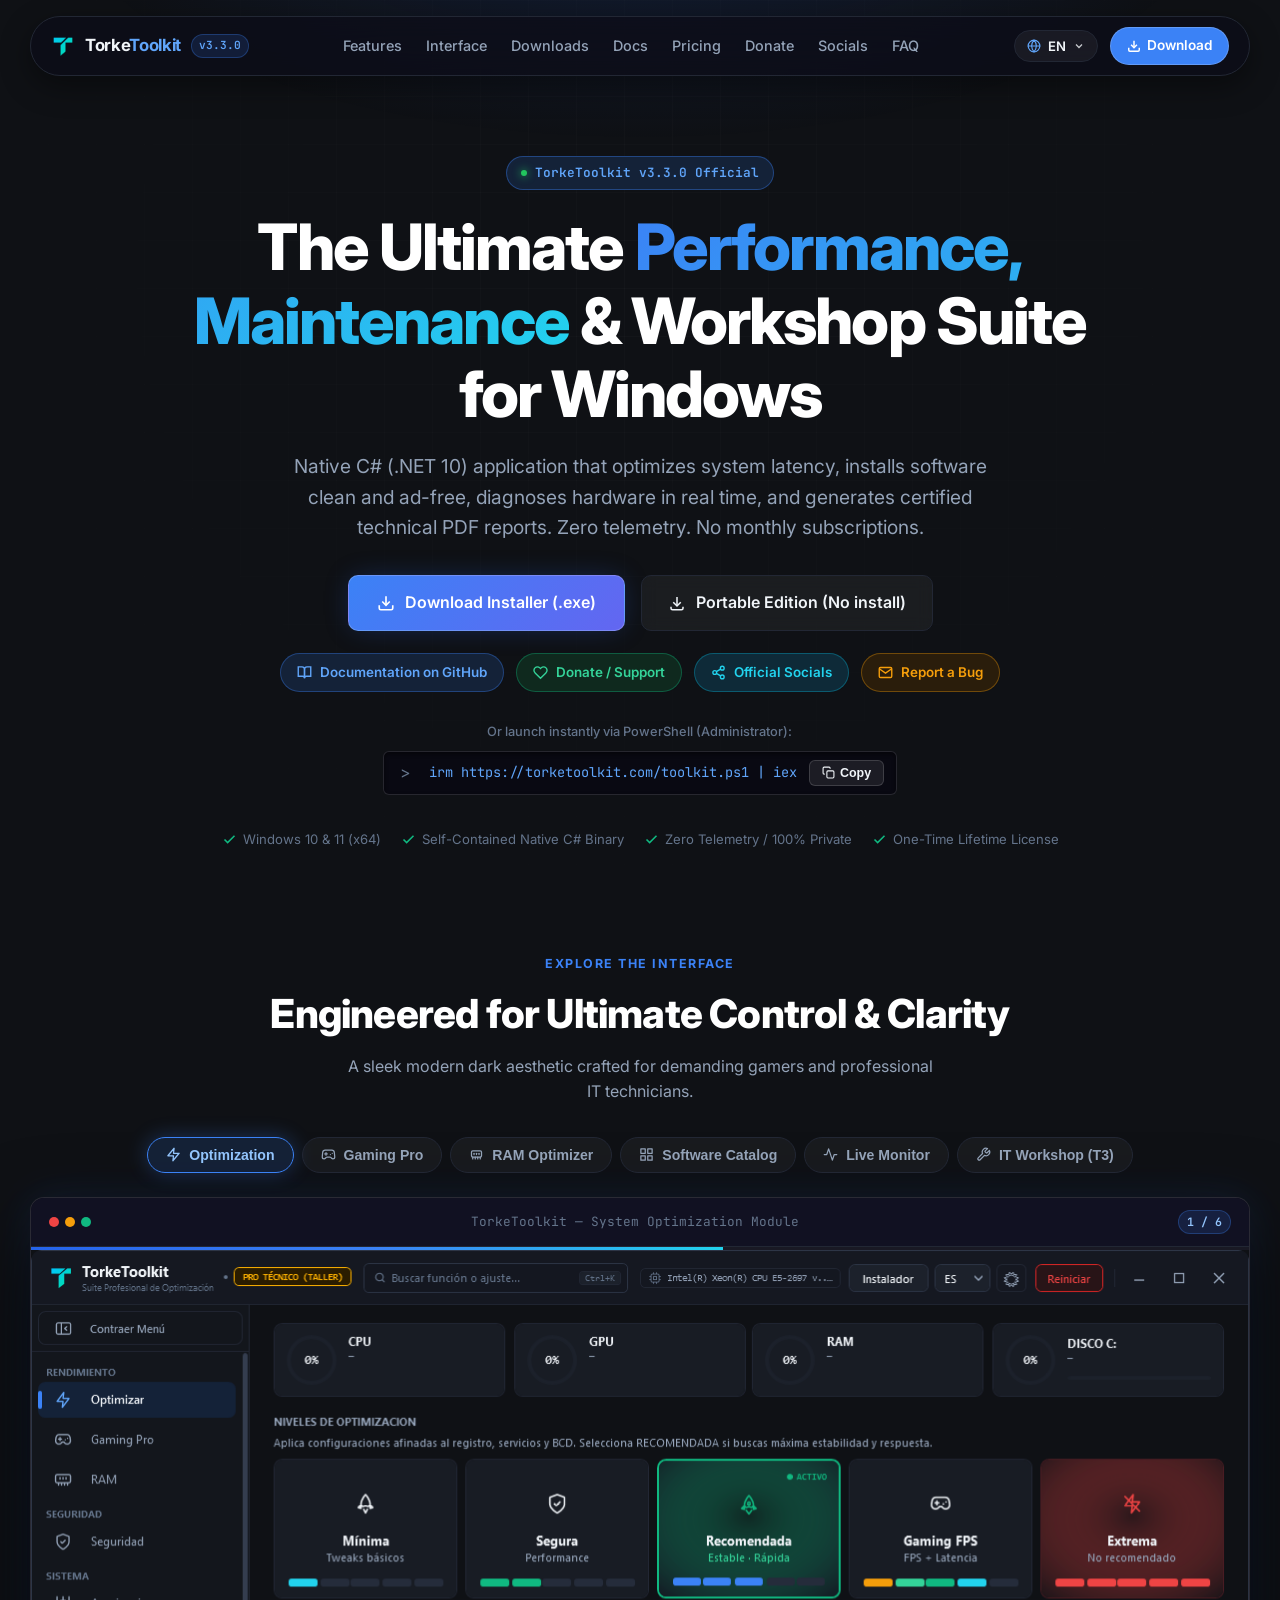
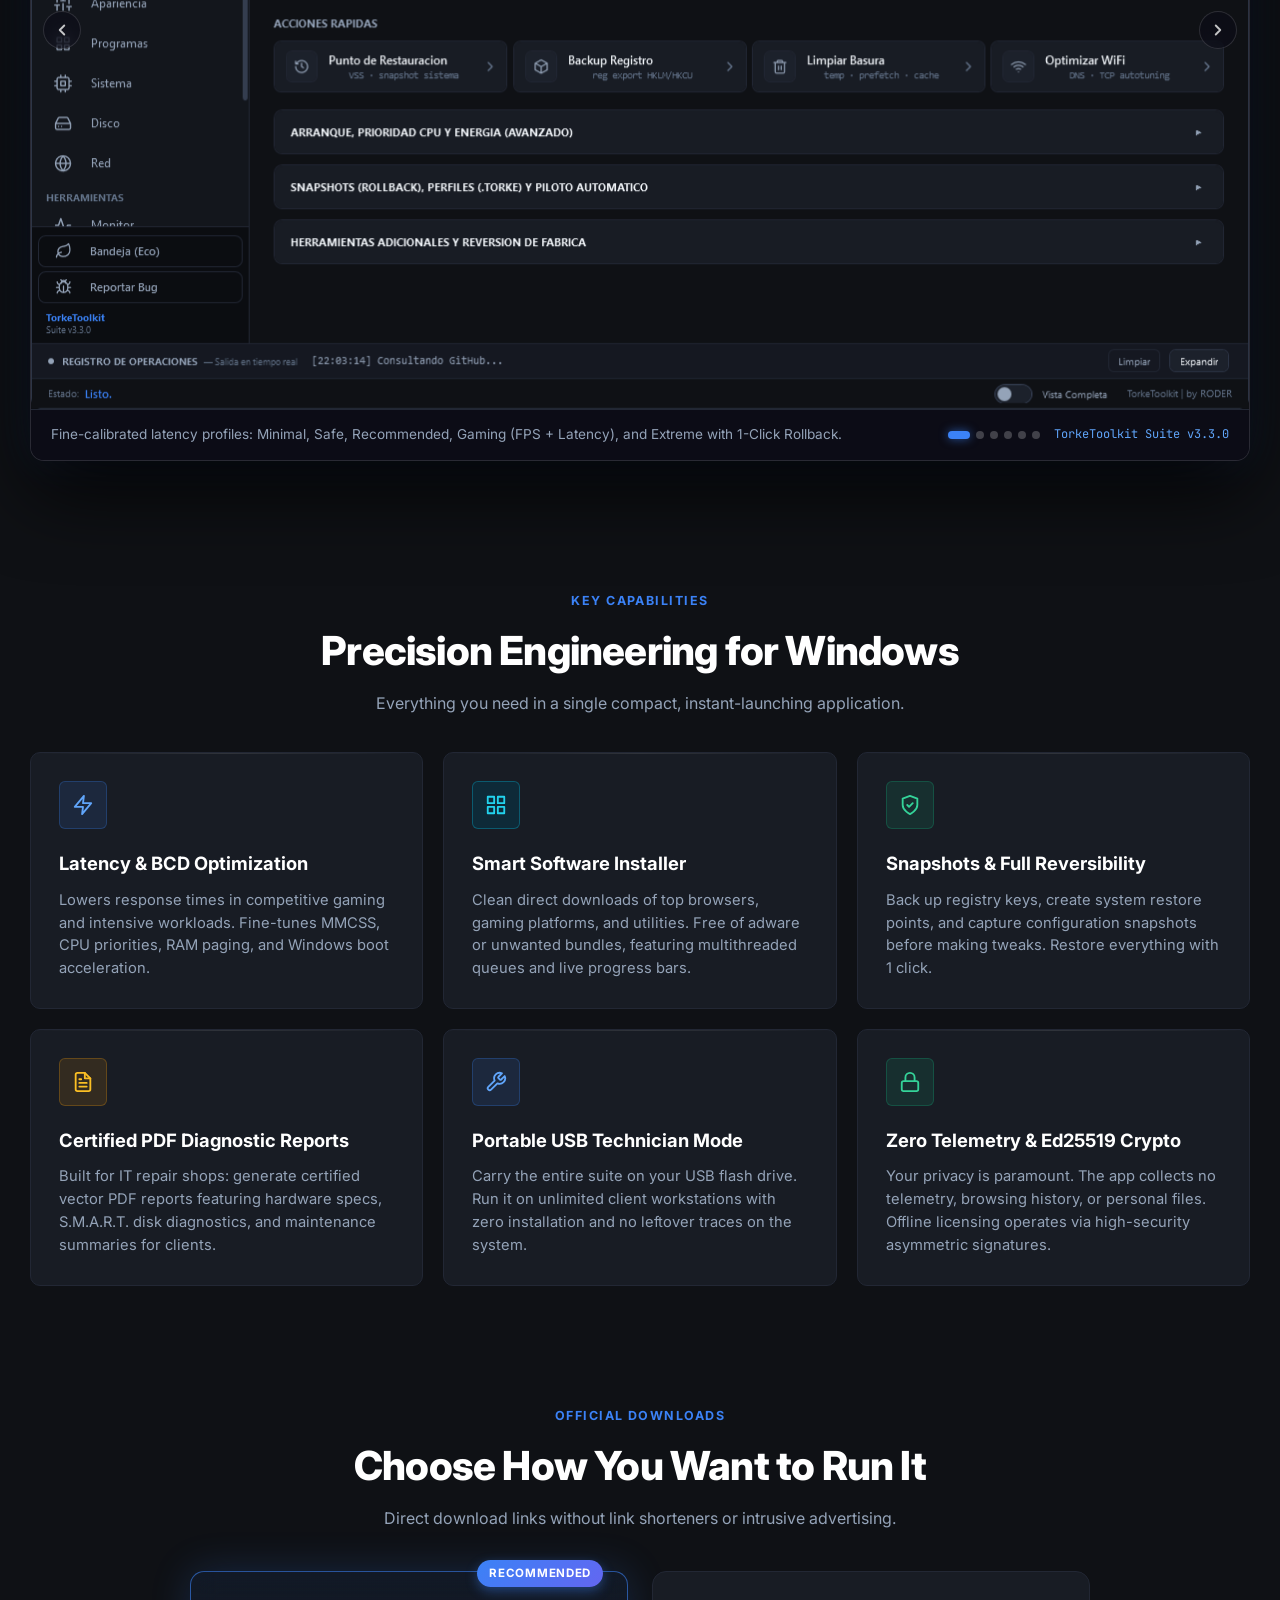
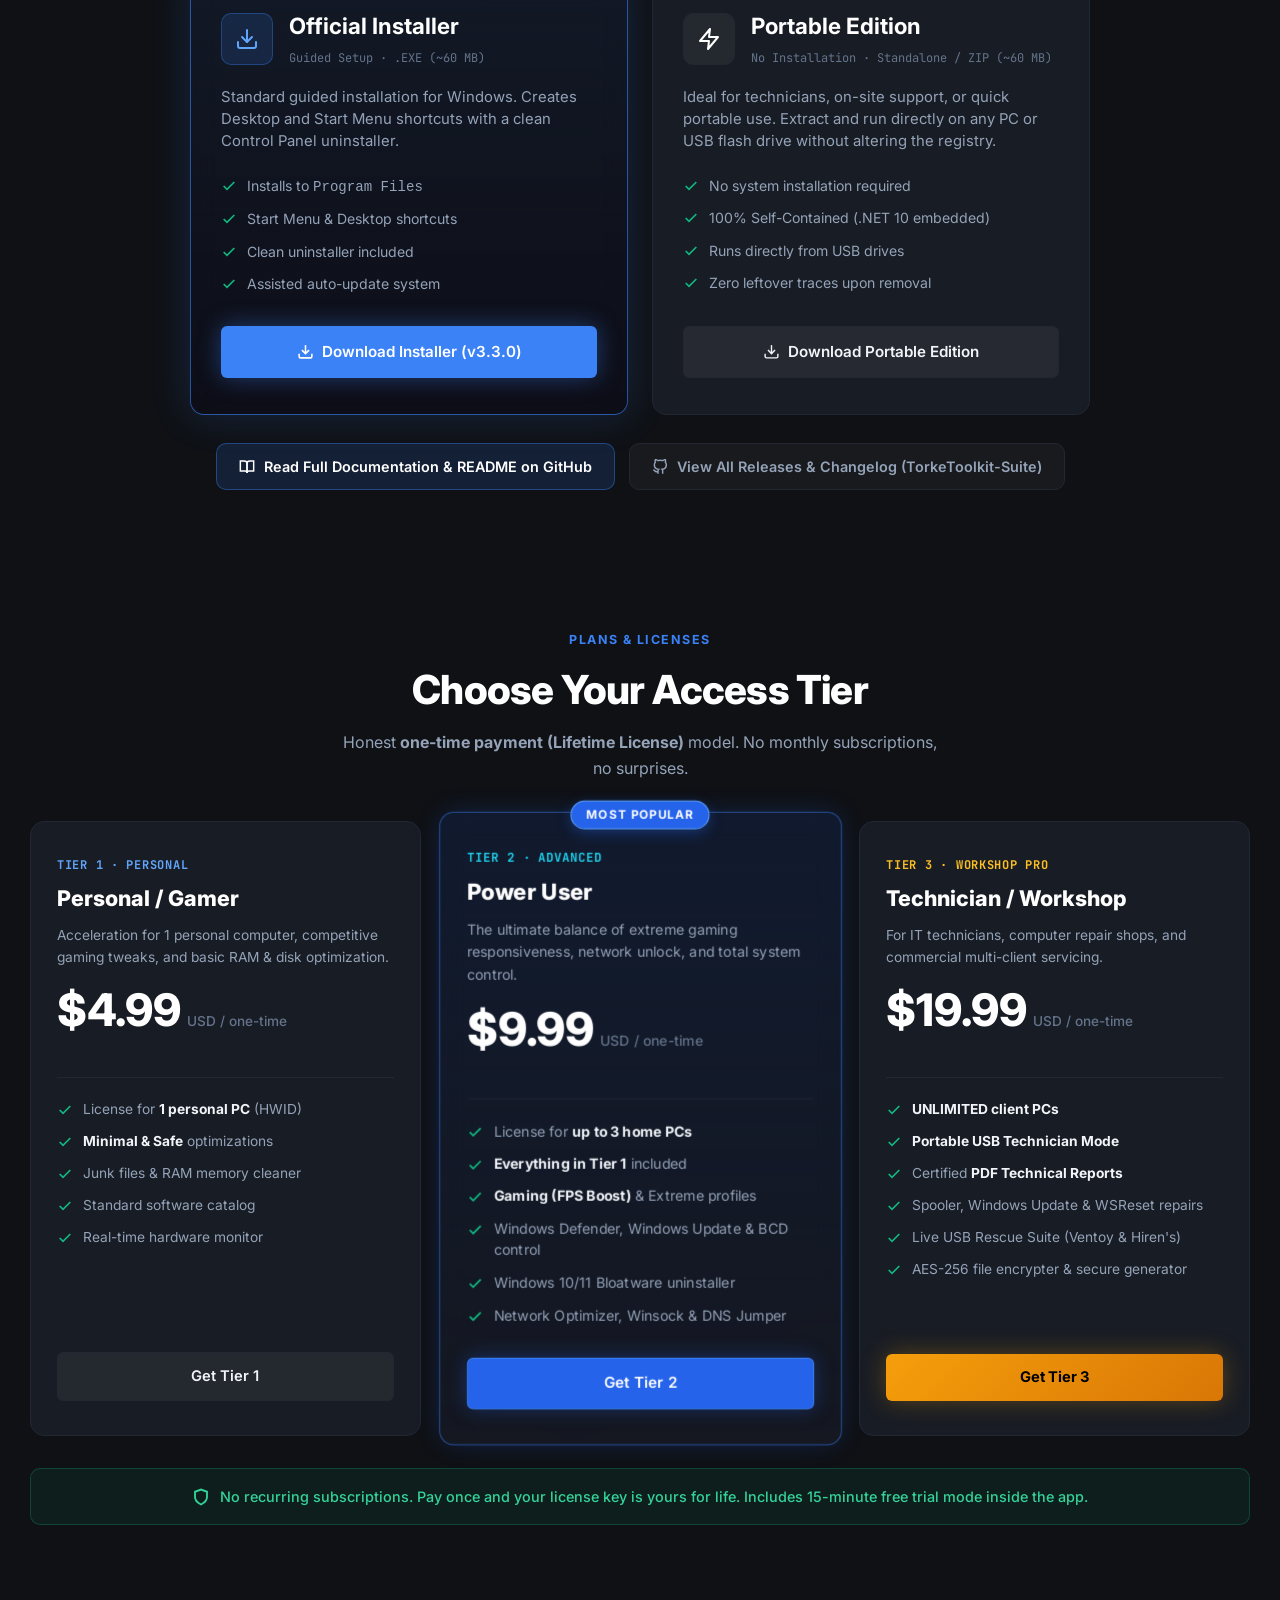
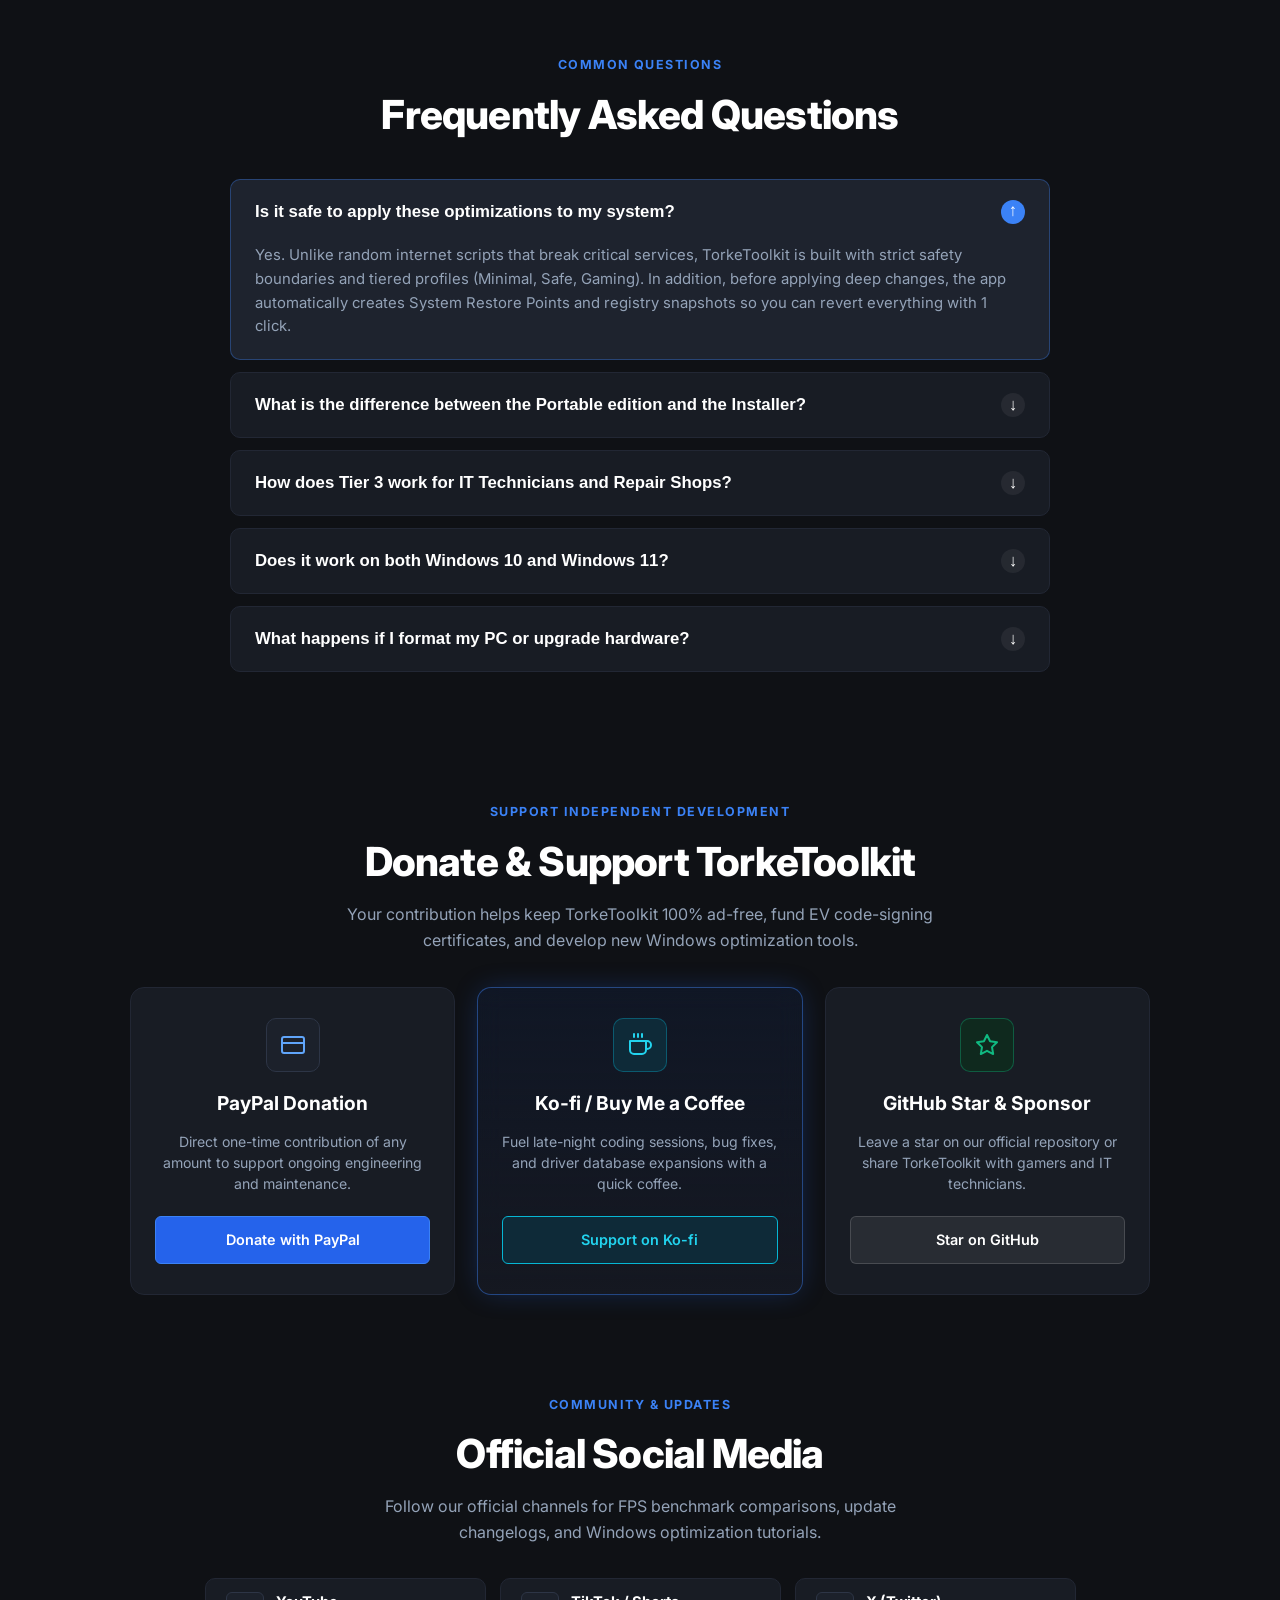
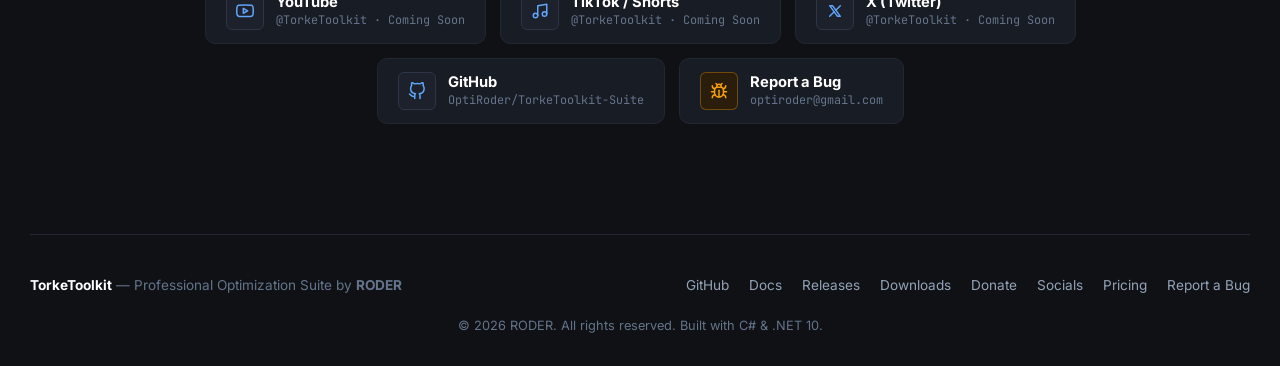
==== commit 2d0f068c: "release(web): update to v3.3.0, refresh screenshots, docs and remove Discord button" ====
--- a/index.html
+++ b/index.html
@@ -11,7 +11,7 @@
     <meta name="theme-color" content="#07070d">
     <meta name="author" content="RODER">
     <meta name="description"
-        content="TorkeToolkit v3.2.1 — Native C# (.NET 10) Windows 10 &amp; 11 optimizer: boost FPS &amp; cut input lag, update drivers without Windows Update, install apps 5x faster, protect laptop battery health, and export PDF repair reports. Zero telemetry.">
+        content="TorkeToolkit v3.3.0 — Native C# (.NET 10) Windows 10 &amp; 11 optimizer: boost FPS &amp; cut input lag, safe Sustained CPU Boost, Win11 RAM reducer, update drivers without Windows Update, install apps 5x faster, protect laptop battery health, and export PDF repair reports. Zero telemetry.">
     <meta name="keywords" content="TorkeToolkit, windows 11 optimizer, optimize windows 10, fps boost windows 11, reduce input lag gaming, driver updater without windows update, 5x app installer, laptop battery health guard, pc repair technician usb toolkit, debloat windows 11, zero telemetry optimizer, by RODER">
     <meta name="robots" content="index, follow, max-image-preview:large, max-snippet:-1, max-video-preview:-1">
     <link rel="canonical" href="https://torketoolkit.com/">
@@ -23,19 +23,19 @@
     <meta property="og:locale:alternate" content="pt_BR">
     <meta property="og:url" content="https://torketoolkit.com/">
     <meta property="og:site_name" content="TorkeToolkit">
-    <meta property="og:title" content="TorkeToolkit v3.2.1 — Windows Performance, Driver Center &amp; Technician Suite">
-    <meta property="og:description" content="Boost PC FPS &amp; latency, update drivers without Windows Update, install apps 5x faster, protect laptop battery health, and export PDF client reports. Zero telemetry.">
+    <meta property="og:title" content="TorkeToolkit v3.3.0 — Windows Performance, Driver Center &amp; Technician Suite">
+    <meta property="og:description" content="Boost PC FPS &amp; latency, safe Sustained CPU Boost, Win11 RAM reducer, update drivers without Windows Update, install apps 5x faster, protect laptop battery health, and export PDF client reports. Zero telemetry.">
     <meta property="og:image" content="https://torketoolkit.com/source/shot-optimization.jpg">
     <meta property="og:image:width" content="1220">
     <meta property="og:image:height" content="760">
-    <meta property="og:image:alt" content="TorkeToolkit v3.2.1 Windows System Optimization Interface">
+    <meta property="og:image:alt" content="TorkeToolkit v3.3.0 Windows System Optimization Interface">
 
     <!-- Twitter / X Card -->
     <meta name="twitter:card" content="summary_large_image">
-    <meta name="twitter:title" content="TorkeToolkit v3.2.1 — Windows Performance, Driver Center &amp; Technician Suite">
+    <meta name="twitter:title" content="TorkeToolkit v3.3.0 — Windows Performance, Driver Center &amp; Technician Suite">
     <meta name="twitter:description" content="Native C# (.NET 10) suite for Windows 10/11 performance optimization, direct driver updates, 5x app installer, battery guard, and IT diagnostics.">
     <meta name="twitter:image" content="https://torketoolkit.com/source/shot-optimization.jpg">
-    <meta name="twitter:image:alt" content="TorkeToolkit v3.2.1 Windows Optimization Suite">
+    <meta name="twitter:image:alt" content="TorkeToolkit v3.3.0 Windows Optimization Suite">
 
     <!-- Structured Data (Google Rich Results: WebSite + SoftwareApplication + FAQPage) -->
     <script type="application/ld+json">
@@ -54,9 +54,9 @@
           "alternateName": "TorkeToolkit Suite",
           "operatingSystem": "Windows 10 (64-bit), Windows 11 (64-bit)",
           "applicationCategory": "UtilitiesApplication",
-          "softwareVersion": "3.2.1",
+          "softwareVersion": "3.3.0",
           "url": "https://torketoolkit.com/",
-          "downloadUrl": "https://github.com/OptiRoder/TorkeToolkit-Suite/releases/latest/download/TorkeToolkit-Setup-v3.2.1.exe",
+          "downloadUrl": "https://github.com/OptiRoder/TorkeToolkit-Suite/releases/latest/download/TorkeToolkit-Setup-v3.3.0.exe",
           "releaseNotes": "https://github.com/OptiRoder/TorkeToolkit-Suite/blob/main/CHANGELOG.md",
           "softwareHelp": "https://github.com/OptiRoder/TorkeToolkit-Suite#readme",
           "screenshot": "https://torketoolkit.com/source/shot-optimization.jpg",
@@ -126,8 +126,8 @@
     <link rel="preconnect" href="https://fonts.googleapis.com">
     <link rel="preconnect" href="https://fonts.gstatic.com" crossorigin>
     <link href="https://fonts.googleapis.com/css2?family=Inter:wght@300;400;500;600;700;800&family=JetBrains+Mono:wght@400;500;600&display=swap" rel="stylesheet">
-    <link rel="preload" as="image" href="source/shot-optimization.webp?v=321" imagesrcset="source/shot-optimization.webp?v=321 1x, source/shot-optimization-2x.webp?v=321 2x">
-    <link rel="stylesheet" href="styles.css?v=321">
+    <link rel="preload" as="image" href="source/shot-optimization.webp?v=330" imagesrcset="source/shot-optimization.webp?v=330 1x, source/shot-optimization-2x.webp?v=330 2x">
+    <link rel="stylesheet" href="styles.css?v=330">
 </head>
 
 <body>
@@ -144,7 +144,7 @@
             <a href="#" class="nav-brand">
                 <img src="source/logo-t-transparent.png" alt="TorkeToolkit" style="width:24px;height:24px;vertical-align:middle;">
                 <span class="brand-text">Torke<span style="color:#60a5fa;">Toolkit</span></span>
-                <span class="brand-badge">v3.2.1</span>
+                <span class="brand-badge">v3.3.0</span>
             </a>
 
             <ul class="nav-links">
@@ -205,7 +205,7 @@
         <header class="hero">
             <div class="pill-version">
                 <span class="pill-dot"></span>
-                <span data-i18n="hero_badge">TorkeToolkit v3.2.1 Official</span>
+                <span data-i18n="hero_badge">TorkeToolkit v3.3.0 Official</span>
             </div>
 
             <h1 data-i18n-html="hero_title_html">
@@ -261,7 +261,7 @@
                     </svg>
                     <span data-i18n="hero_btn_socials">Official Socials</span>
                 </a>
-                <a href="mailto:optiroder@gmail.com?subject=TorkeToolkit%20v3.2.1%20-%20Bug%20Report" class="btn-sub-action bug-report">
+                <a href="mailto:optiroder@gmail.com?subject=TorkeToolkit%20v3.3.0%20-%20Bug%20Report" class="btn-sub-action bug-report">
                     <svg xmlns="http://www.w3.org/2000/svg" width="15" height="15" viewBox="0 0 24 24" fill="none" stroke="currentColor" stroke-width="2.2">
                         <path d="M4 4h16c1.1 0 2 .9 2 2v12c0 1.1-.9 2-2 2H4c-1.1 0-2-.9-2-2V6c0-1.1.9-2 2-2z"/>
                         <polyline points="22,6 12,13 2,6"/>
@@ -371,27 +371,27 @@
                     </button>
 
                     <div class="mockup-slide active" data-title="TorkeToolkit — Módulo de Optimización de Sistema" data-caption="Perfiles calibrados de latencia: Mínima, Segura, Recomendada, Gaming (FPS + Latencia) y Extrema con reversión en 1 clic.">
-                        <img src="source/shot-optimization.webp?v=321" srcset="source/shot-optimization.webp?v=321 1x, source/shot-optimization-2x.webp?v=321 2x" width="1220" height="760" decoding="sync" fetchpriority="high" onclick="openLightbox('source/shot-optimization-2x.webp?v=321', this.alt)" alt="Módulo de Optimización TorkeToolkit">
-                    </div>
-
-                    <div class="mockup-slide" data-title="TorkeToolkit — Gaming Pro &amp; Game Booster" data-caption="Audita tu Gaming Readiness Score (0-100%), aplica ajustes de baja latencia DPC/MSI y activa el Modo Torneo en vivo.">
-                        <img src="source/shot-gaming.webp?v=321" srcset="source/shot-gaming.webp?v=321 1x, source/shot-gaming-2x.webp?v=321 2x" width="1220" height="760" decoding="async" onclick="openLightbox('source/shot-gaming-2x.webp?v=321', this.alt)" alt="Gaming Pro y Game Booster en Vivo">
+                        <img src="source/shot-optimization.webp?v=330" srcset="source/shot-optimization.webp?v=330 1x, source/shot-optimization-2x.webp?v=330 2x" width="1220" height="760" decoding="sync" fetchpriority="high" onclick="openLightbox('source/shot-optimization-2x.webp?v=330', this.alt)" alt="Módulo de Optimización TorkeToolkit">
+                    </div>
+
+                    <div class="mockup-slide" data-title="TorkeToolkit — Gaming Pro &amp; Game Booster" data-caption="Audita tu Gaming Readiness Score, activa Boost CPU Sostenido seguro (0% EPP), Reductor RAM Windows 11 y Modo Torneo en vivo.">
+                        <img src="source/shot-gaming.webp?v=330" srcset="source/shot-gaming.webp?v=330 1x, source/shot-gaming-2x.webp?v=330 2x" width="1220" height="760" decoding="async" onclick="openLightbox('source/shot-gaming-2x.webp?v=330', this.alt)" alt="Gaming Pro y Game Booster en Vivo">
                     </div>
 
                     <div class="mockup-slide" data-title="TorkeToolkit — MemEngine Pro &amp; Gestión de RAM" data-caption="Liberación inteligente sin tirones en juegos, Piloto Automático de RAM y optimización automática adaptada a tu hardware.">
-                        <img src="source/shot-ram.webp?v=321" srcset="source/shot-ram.webp?v=321 1x, source/shot-ram-2x.webp?v=321 2x" width="1220" height="760" decoding="async" onclick="openLightbox('source/shot-ram-2x.webp?v=321', this.alt)" alt="Torke MemEngine Pro y Optimización RAM">
+                        <img src="source/shot-ram.webp?v=330" srcset="source/shot-ram.webp?v=330 1x, source/shot-ram-2x.webp?v=330 2x" width="1220" height="760" decoding="async" onclick="openLightbox('source/shot-ram-2x.webp?v=330', this.alt)" alt="Torke MemEngine Pro y Optimización RAM">
                     </div>
 
                     <div class="mockup-slide" data-title="TorkeToolkit Installer — Gestor Multihilo de Aplicaciones" data-caption="Instala navegadores, launchers de juegos y herramientas esenciales sin instaladores basura y con barra de descarga en vivo.">
-                        <img src="source/shot-installer.webp?v=321" srcset="source/shot-installer.webp?v=321 1x, source/shot-installer-2x.webp?v=321 2x" width="1220" height="760" decoding="async" onclick="openLightbox('source/shot-installer-2x.webp?v=321', this.alt)" alt="Instalador y Catálogo de Software">
-                    </div>
-
-                    <div class="mockup-slide" data-title="TorkeToolkit — Monitor de Rendimiento y Recursos" data-caption="Métricas en vivo actualizadas cada 2 segundos: uso de CPU, memoria RAM, almacenamiento y top de procesos.">
-                        <img src="source/shot-monitor.webp?v=321" srcset="source/shot-monitor.webp?v=321 1x, source/shot-monitor-2x.webp?v=321 2x" width="1220" height="760" decoding="async" onclick="openLightbox('source/shot-monitor-2x.webp?v=321', this.alt)" alt="Monitor de Recursos y Hardware">
+                        <img src="source/shot-installer.webp?v=330" srcset="source/shot-installer.webp?v=330 1x, source/shot-installer-2x.webp?v=330 2x" width="1220" height="760" decoding="async" onclick="openLightbox('source/shot-installer-2x.webp?v=330', this.alt)" alt="Instalador y Catálogo de Software">
+                    </div>
+
+                    <div class="mockup-slide" data-title="TorkeToolkit — Monitor de Rendimiento y Recursos" data-caption="Métricas en vivo actualizadas cada 2 segundos: CPU+iGPU, temperaturas, consumo eléctrico real, RAM y almacenamiento.">
+                        <img src="source/shot-monitor.webp?v=330" srcset="source/shot-monitor.webp?v=330 1x, source/shot-monitor-2x.webp?v=330 2x" width="1220" height="760" decoding="async" onclick="openLightbox('source/shot-monitor-2x.webp?v=330', this.alt)" alt="Monitor de Recursos y Hardware">
                     </div>
 
                     <div class="mockup-slide" data-title="TorkeToolkit — Taller Técnico y Reportes PDF (Tier 3)" data-caption="Asistente 1-Clic para PC recién formateada, auditoría comparativa Antes vs Después e informes técnicos certificados en PDF.">
-                        <img src="source/shot-technician.webp?v=321" srcset="source/shot-technician.webp?v=321 1x, source/shot-technician-2x.webp?v=321 2x" width="1220" height="760" decoding="async" onclick="openLightbox('source/shot-technician-2x.webp?v=321', this.alt)" alt="Taller Técnico Profesional Tier 3">
+                        <img src="source/shot-technician.webp?v=330" srcset="source/shot-technician.webp?v=330 1x, source/shot-technician-2x.webp?v=330 2x" width="1220" height="760" decoding="async" onclick="openLightbox('source/shot-technician-2x.webp?v=330', this.alt)" alt="Taller Técnico Profesional Tier 3">
                     </div>
                 </div>
 
@@ -406,7 +406,7 @@
                             <button class="carousel-dot" onclick="goToSlide(4)" aria-label="Slide 5"></button>
                             <button class="carousel-dot" onclick="goToSlide(5)" aria-label="Slide 6"></button>
                         </div>
-                        <span class="mockup-suite-tag">TorkeToolkit Suite v3.2.1</span>
+                        <span class="mockup-suite-tag">TorkeToolkit Suite v3.3.0</span>
                     </div>
                 </div>
             </div>
@@ -520,13 +520,13 @@
                             </li>
                         </ul>
                     </div>
-                    <a id="btn-download-installer" href="https://github.com/OptiRoder/TorkeToolkit-Suite/releases/latest/download/TorkeToolkit-Setup-v3.2.1.exe" class="btn-download primary" target="_blank" rel="noopener">
+                    <a id="btn-download-installer" href="https://github.com/OptiRoder/TorkeToolkit-Suite/releases/latest/download/TorkeToolkit-Setup-v3.3.0.exe" class="btn-download primary" target="_blank" rel="noopener">
                         <svg xmlns="http://www.w3.org/2000/svg" width="17" height="17" viewBox="0 0 24 24" fill="none" stroke="currentColor" stroke-width="2.2">
                             <path d="M21 15v4a2 2 0 0 1-2 2H5a2 2 0 0 1-2-2v-4"/>
                             <polyline points="7 10 12 15 17 10"/>
                             <line x1="12" y1="15" x2="12" y2="3"/>
                         </svg>
-                        <span data-i18n="dl_c1_btn">Download Installer (v3.2.1)</span>
+                        <span data-i18n="dl_c1_btn">Download Installer (v3.3.0)</span>
                     </a>
                 </div>
 
@@ -564,7 +564,7 @@
                             </li>
                         </ul>
                     </div>
-                    <a id="btn-download-portable" href="https://github.com/OptiRoder/TorkeToolkit-Suite/releases/latest/download/TorkeToolkit-Portable-v3.2.1.exe" class="btn-download secondary" target="_blank" rel="noopener">
+                    <a id="btn-download-portable" href="https://github.com/OptiRoder/TorkeToolkit-Suite/releases/latest/download/TorkeToolkit-Portable-v3.3.0.exe" class="btn-download secondary" target="_blank" rel="noopener">
                         <svg xmlns="http://www.w3.org/2000/svg" width="17" height="17" viewBox="0 0 24 24" fill="none" stroke="currentColor" stroke-width="2">
                             <path d="M21 15v4a2 2 0 0 1-2 2H5a2 2 0 0 1-2-2v-4"/>
                             <polyline points="7 10 12 15 17 10"/>
@@ -898,16 +898,6 @@
                     </div>
                 </a>
 
-                <a href="#redes" onclick="return handlePlaceholderLink(event, 'Discord')" class="social-pill discord">
-                    <span class="social-icon">
-                        <svg width="18" height="18" viewBox="0 0 24 24" fill="none" stroke="currentColor" stroke-width="2" stroke-linecap="round" stroke-linejoin="round"><path d="M21 15a2 2 0 0 1-2 2H7l-4 4V5a2 2 0 0 1 2-2h14a2 2 0 0 1 2 2z"/></svg>
-                    </span>
-                    <div>
-                        <strong>Discord</strong>
-                        <small data-i18n="social_coming_soon">Community · Coming Soon</small>
-                    </div>
-                </a>
-
                 <a href="https://github.com/OptiRoder/TorkeToolkit-Suite" target="_blank" rel="noopener" class="social-pill github">
                     <span class="social-icon">
                         <svg width="18" height="18" viewBox="0 0 24 24" fill="none" stroke="currentColor" stroke-width="2" stroke-linecap="round" stroke-linejoin="round"><path d="M9 19c-5 1.5-5-2.5-7-3m14 6v-3.87a3.37 3.37 0 0 0-.94-2.61c3.14-.35 6.44-1.54 6.44-7A5.44 5.44 0 0 0 20 4.77 5.07 5.07 0 0 0 19.91 1S18.73.65 16 2.48a13.38 13.38 0 0 0-7 0C6.27.65 5.09 1 5.09 1A5.07 5.07 0 0 0 5 4.77a5.44 5.44 0 0 0-1.5 3.78c0 5.42 3.3 6.61 6.44 7A3.37 3.37 0 0 0 9 18.13V22"/></svg>
@@ -918,7 +908,7 @@
                     </div>
                 </a>
 
-                <a href="mailto:optiroder@gmail.com?subject=TorkeToolkit%20v3.2.1%20-%20Bug%20Report" class="social-pill bug-mail">
+                <a href="mailto:optiroder@gmail.com?subject=TorkeToolkit%20v3.3.0%20-%20Bug%20Report" class="social-pill bug-mail">
                     <span class="social-icon bug">
                         <svg width="18" height="18" viewBox="0 0 24 24" fill="none" stroke="currentColor" stroke-width="2" stroke-linecap="round" stroke-linejoin="round"><path d="M8 2l1.88 1.88"/><path d="M14.12 3.88L16 2"/><path d="M9 7.13v-1a3.003 3.003 0 1 1 6 0v1"/><path d="M12 20c-3.3 0-6-2.7-6-6v-3a4 4 0 0 1 4-4h4a4 4 0 0 1 4 4v3c0 3.3-2.7 6-6 6"/><path d="M12 20v-9"/><path d="M6.53 9C4.6 8.8 3 7.1 3 5"/><path d="M6 13H2"/><path d="M3 21c0-2.1 1.7-3.9 3.8-4"/><path d="M20.97 5c0 2.1-1.6 3.8-3.5 4"/><path d="M22 13h-4"/><path d="M17.2 17c2.1.1 3.8 1.9 3.8 4"/></svg>
                     </span>
@@ -946,7 +936,7 @@
                     <a href="#donaciones" data-i18n="nav_donate">Donate</a>
                     <a href="#redes" data-i18n="nav_socials">Socials</a>
                     <a href="#precios" data-i18n="nav_pricing">Pricing</a>
-                    <a href="mailto:optiroder@gmail.com?subject=TorkeToolkit%20v3.2.1%20-%20Bug%20Report" data-i18n="hero_btn_bug">Report a Bug</a>
+                    <a href="mailto:optiroder@gmail.com?subject=TorkeToolkit%20v3.3.0%20-%20Bug%20Report" data-i18n="hero_btn_bug">Report a Bug</a>
                 </div>
             </div>
             <div class="footer-bottom" data-i18n="footer_rights">
@@ -965,7 +955,7 @@
     <script type="text/javascript" src="https://payhip.com/payhip.js" async></script>
 
     <!-- Multi-Language i18n Engine (ES, EN, PT) -->
-    <script src="i18n.js?v=321"></script>
+    <script src="i18n.js?v=330"></script>
 
     <!-- ============================================================
          SCRIPTS: TABS, AUTO-CAROUSEL, FAQ, COPY & GITHUB RELEASES
@@ -1157,7 +1147,7 @@
                 if (!res.ok) throw new Error('API fetch error');
                 const data = await res.json();
 
-                const tag = data.tag_name || 'v3.2.1';
+                const tag = data.tag_name || 'v3.3.0';
                 const baseUrl = `https://github.com/${REPO}/releases/download/${tag}`;
 
                 const btnInstaller = document.getElementById('btn-download-installer');
@@ -1181,7 +1171,7 @@
                 });
 
             } catch (err) {
-                console.log('Usando URLs directas fallback de descarga v3.2.1:', err.message);
+                console.log('Usando URLs directas fallback de descarga v3.3.0:', err.message);
             }
         }
 
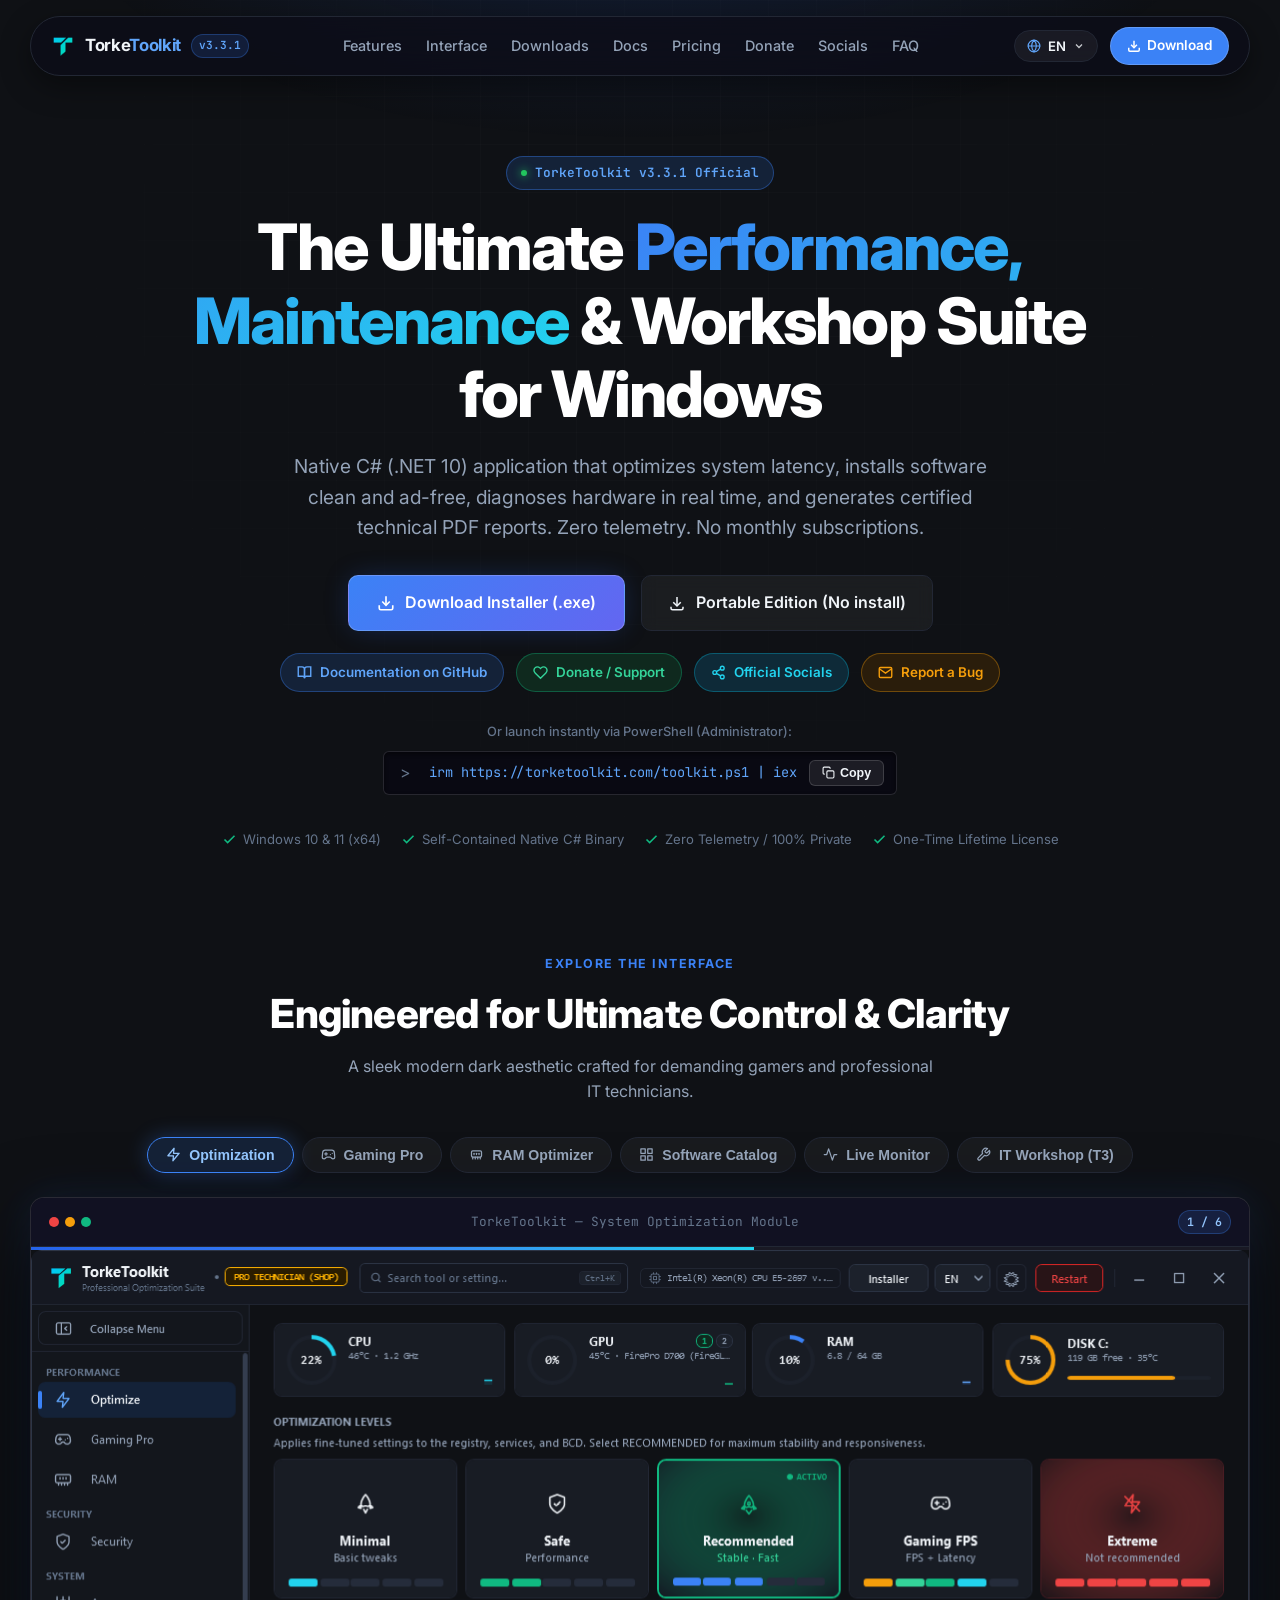
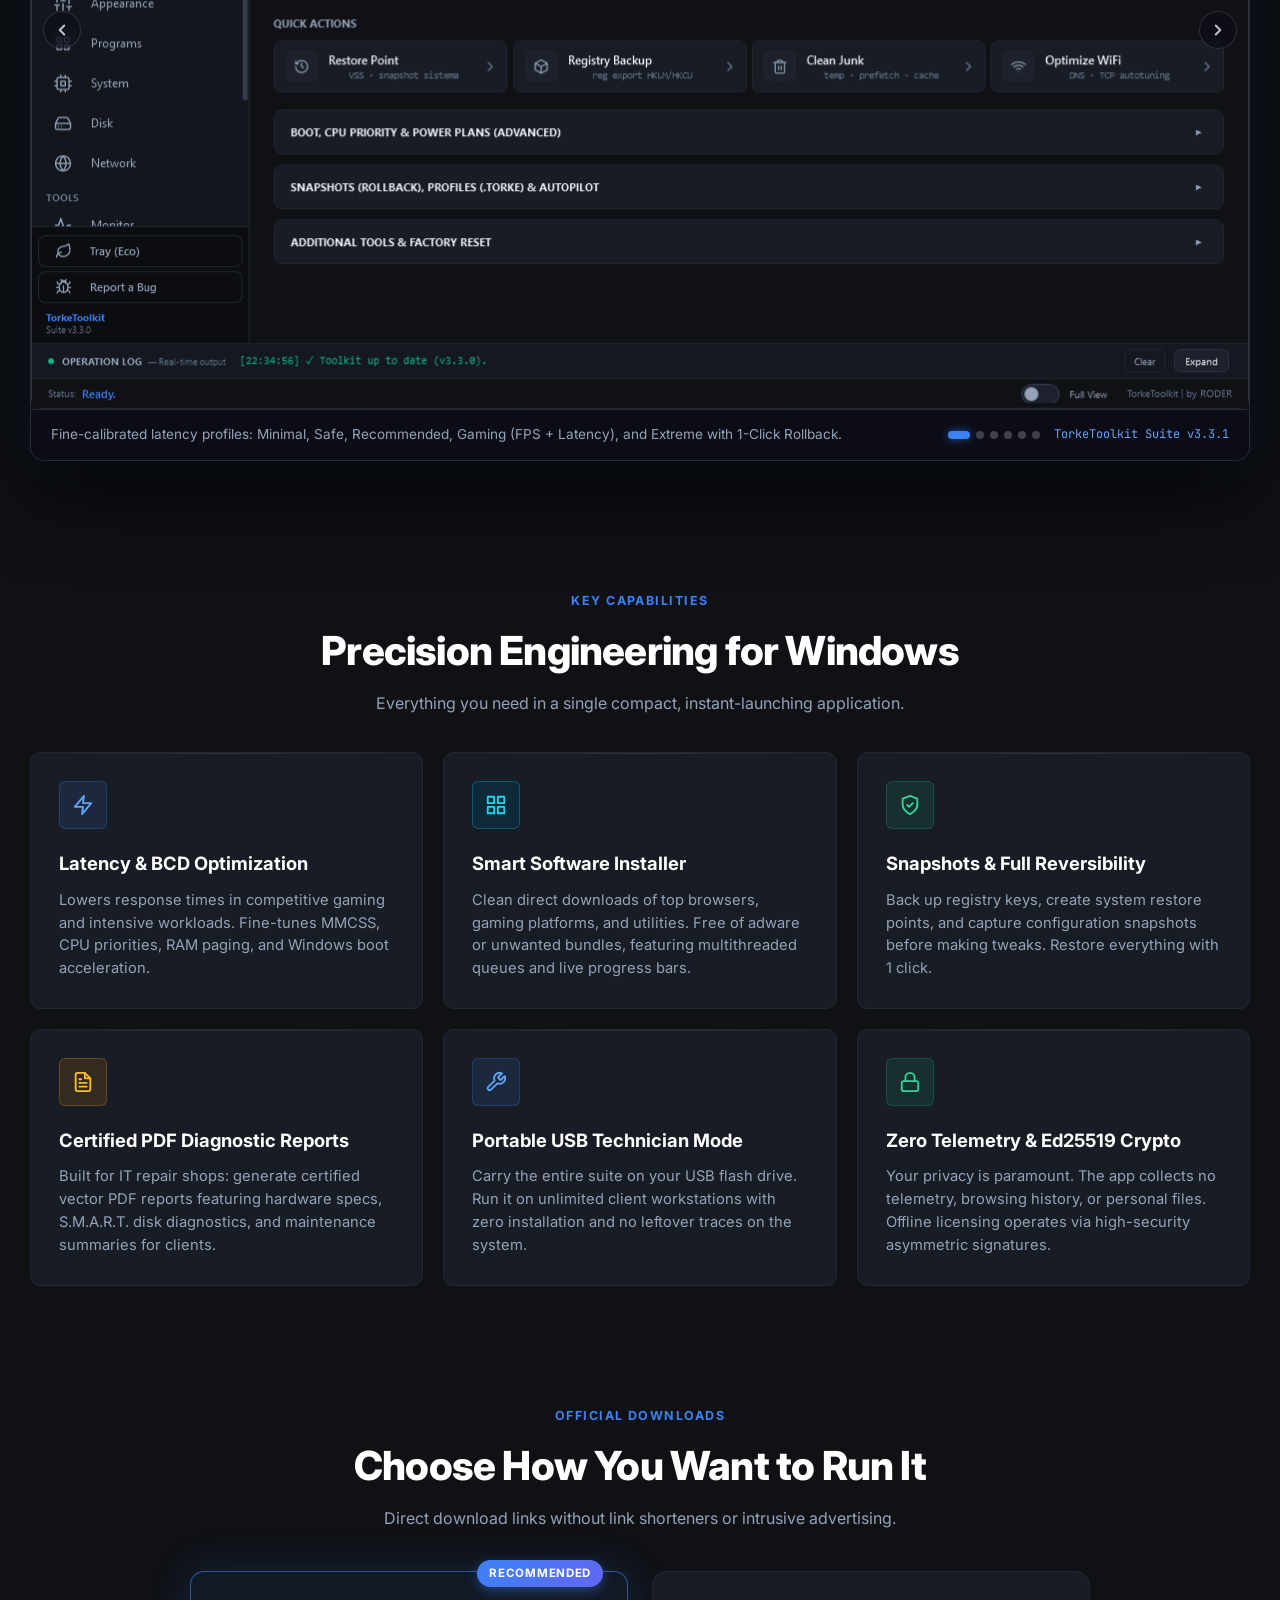
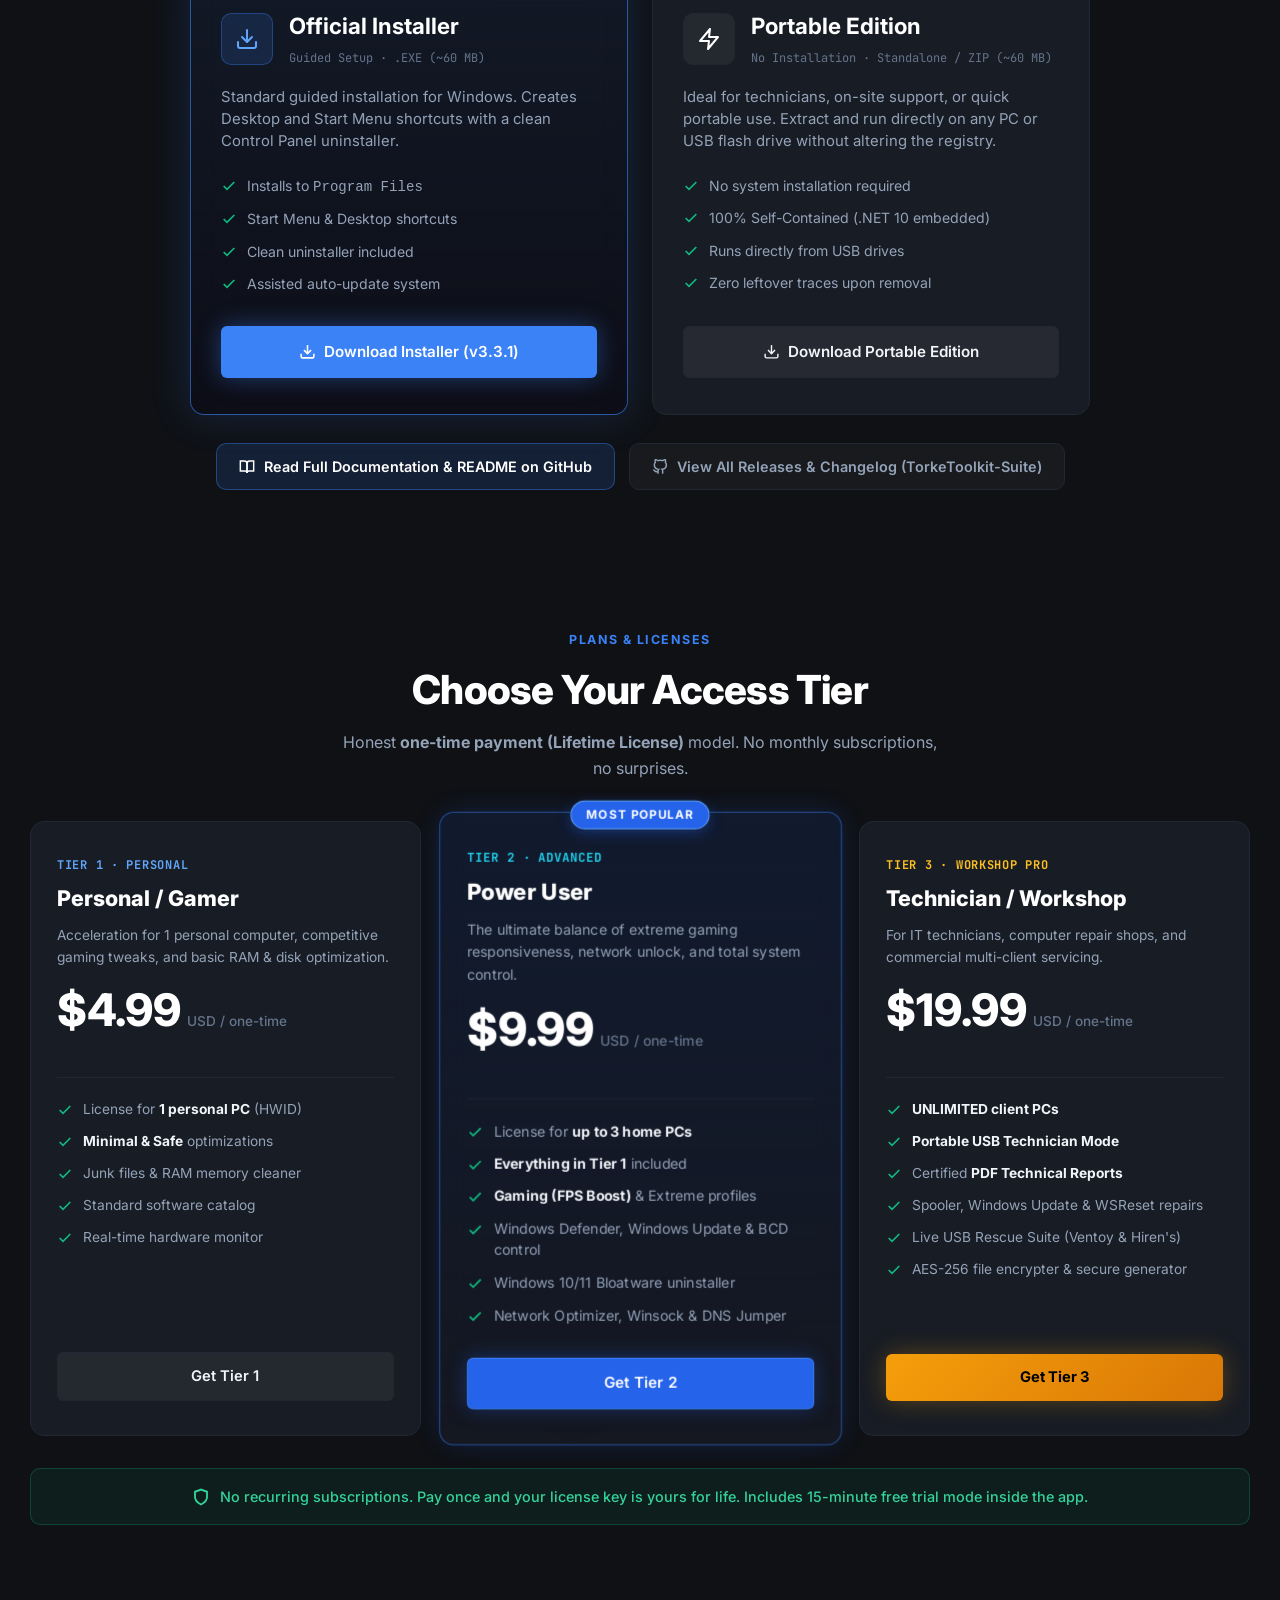
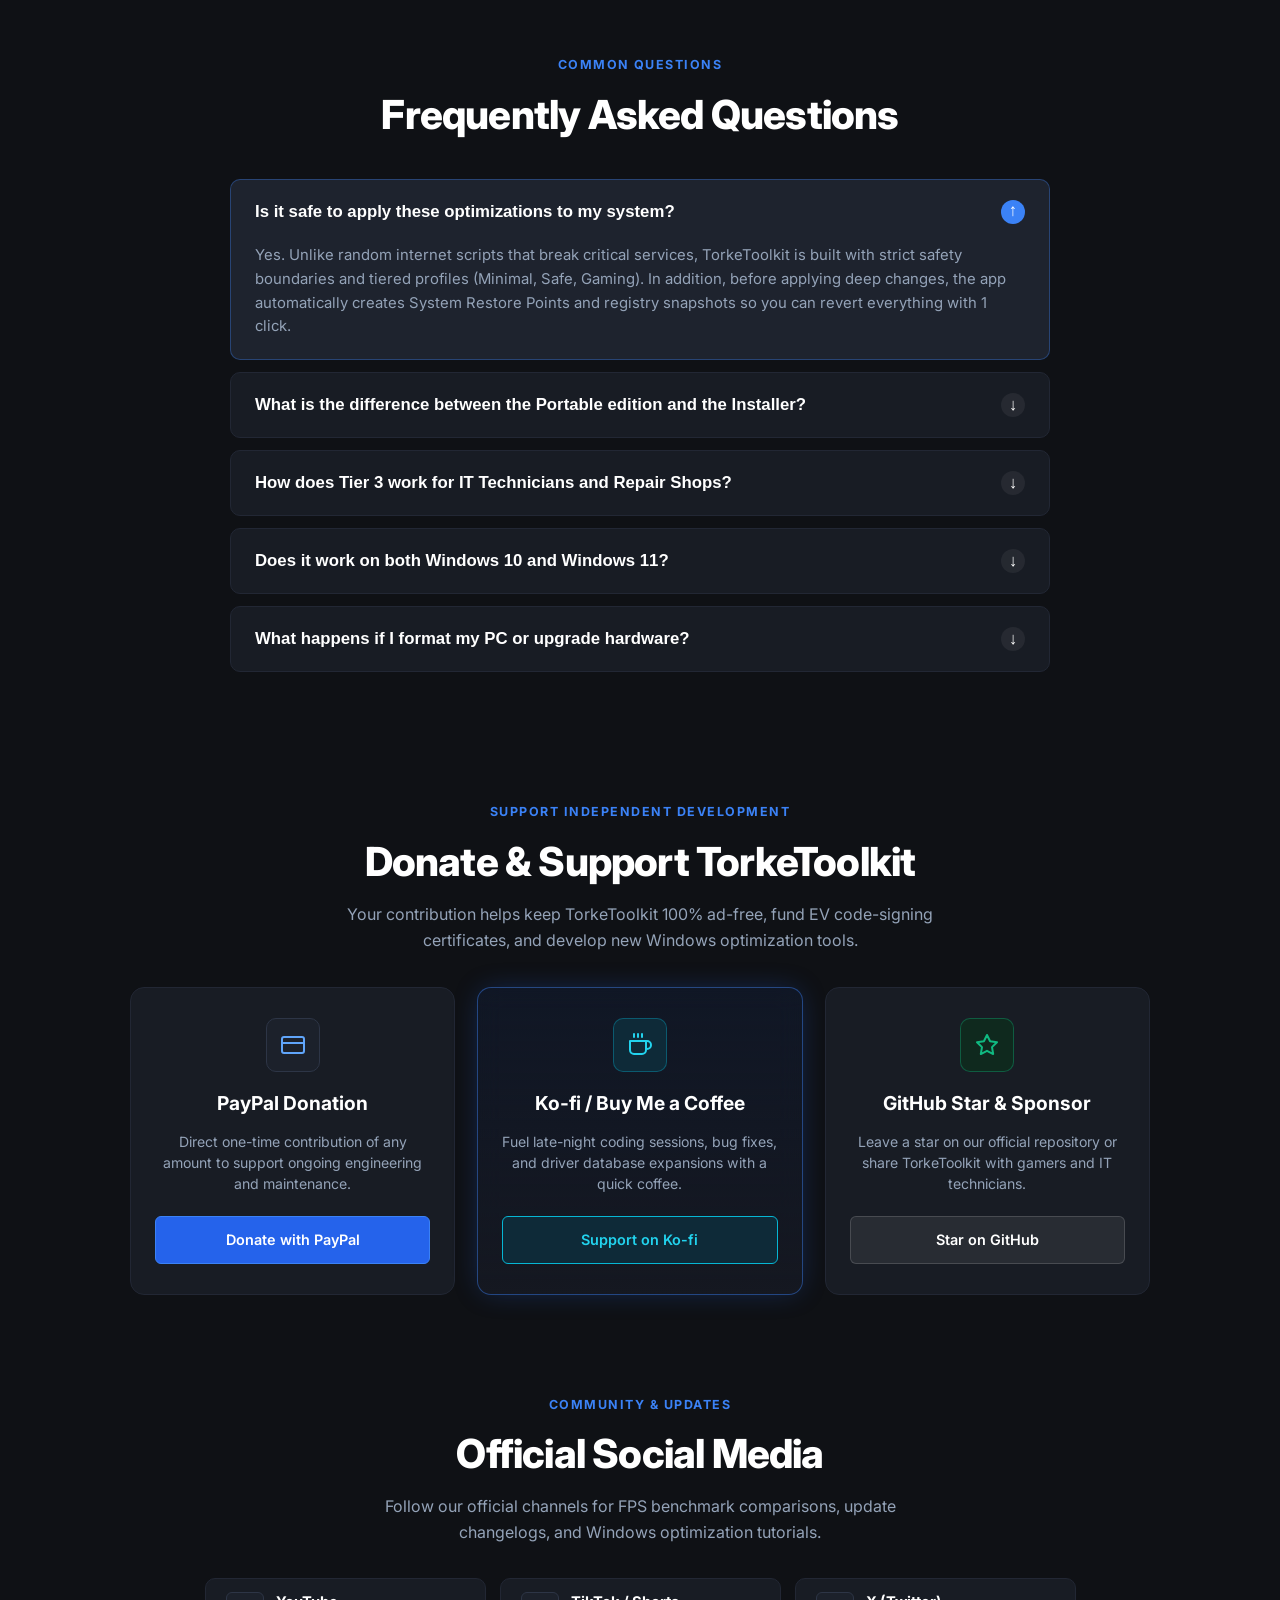
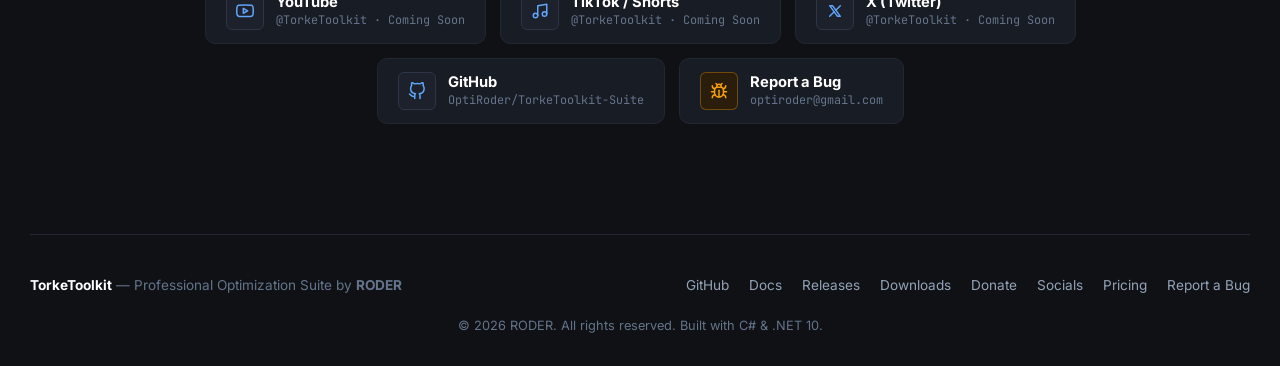
==== commit 161193f8: "chore(web): bump version to v3.3.1" ====
--- a/index.html
+++ b/index.html
@@ -11,7 +11,7 @@
     <meta name="theme-color" content="#07070d">
     <meta name="author" content="RODER">
     <meta name="description"
-        content="TorkeToolkit v3.3.0 — Native C# (.NET 10) Windows 10 &amp; 11 optimizer: boost FPS &amp; cut input lag, safe Sustained CPU Boost, Win11 RAM reducer, update drivers without Windows Update, install apps 5x faster, protect laptop battery health, and export PDF repair reports. Zero telemetry.">
+        content="TorkeToolkit v3.3.1 — Native C# (.NET 10) Windows 10 &amp; 11 optimizer: boost FPS &amp; cut input lag, safe Sustained CPU Boost, Win11 RAM reducer, update drivers without Windows Update, install apps 5x faster, protect laptop battery health, and export PDF repair reports. Zero telemetry.">
     <meta name="keywords" content="TorkeToolkit, windows 11 optimizer, optimize windows 10, fps boost windows 11, reduce input lag gaming, driver updater without windows update, 5x app installer, laptop battery health guard, pc repair technician usb toolkit, debloat windows 11, zero telemetry optimizer, by RODER">
     <meta name="robots" content="index, follow, max-image-preview:large, max-snippet:-1, max-video-preview:-1">
     <link rel="canonical" href="https://torketoolkit.com/">
@@ -23,19 +23,19 @@
     <meta property="og:locale:alternate" content="pt_BR">
     <meta property="og:url" content="https://torketoolkit.com/">
     <meta property="og:site_name" content="TorkeToolkit">
-    <meta property="og:title" content="TorkeToolkit v3.3.0 — Windows Performance, Driver Center &amp; Technician Suite">
+    <meta property="og:title" content="TorkeToolkit v3.3.1 — Windows Performance, Driver Center &amp; Technician Suite">
     <meta property="og:description" content="Boost PC FPS &amp; latency, safe Sustained CPU Boost, Win11 RAM reducer, update drivers without Windows Update, install apps 5x faster, protect laptop battery health, and export PDF client reports. Zero telemetry.">
     <meta property="og:image" content="https://torketoolkit.com/source/shot-optimization.jpg">
     <meta property="og:image:width" content="1220">
     <meta property="og:image:height" content="760">
-    <meta property="og:image:alt" content="TorkeToolkit v3.3.0 Windows System Optimization Interface">
+    <meta property="og:image:alt" content="TorkeToolkit v3.3.1 Windows System Optimization Interface">
 
     <!-- Twitter / X Card -->
     <meta name="twitter:card" content="summary_large_image">
-    <meta name="twitter:title" content="TorkeToolkit v3.3.0 — Windows Performance, Driver Center &amp; Technician Suite">
+    <meta name="twitter:title" content="TorkeToolkit v3.3.1 — Windows Performance, Driver Center &amp; Technician Suite">
     <meta name="twitter:description" content="Native C# (.NET 10) suite for Windows 10/11 performance optimization, direct driver updates, 5x app installer, battery guard, and IT diagnostics.">
     <meta name="twitter:image" content="https://torketoolkit.com/source/shot-optimization.jpg">
-    <meta name="twitter:image:alt" content="TorkeToolkit v3.3.0 Windows Optimization Suite">
+    <meta name="twitter:image:alt" content="TorkeToolkit v3.3.1 Windows Optimization Suite">
 
     <!-- Structured Data (Google Rich Results: WebSite + SoftwareApplication + FAQPage) -->
     <script type="application/ld+json">
@@ -54,9 +54,9 @@
           "alternateName": "TorkeToolkit Suite",
           "operatingSystem": "Windows 10 (64-bit), Windows 11 (64-bit)",
           "applicationCategory": "UtilitiesApplication",
-          "softwareVersion": "3.3.0",
+          "softwareVersion": "3.3.1",
           "url": "https://torketoolkit.com/",
-          "downloadUrl": "https://github.com/OptiRoder/TorkeToolkit-Suite/releases/latest/download/TorkeToolkit-Setup-v3.3.0.exe",
+          "downloadUrl": "https://github.com/OptiRoder/TorkeToolkit-Suite/releases/latest/download/TorkeToolkit-Setup-v3.3.1.exe",
           "releaseNotes": "https://github.com/OptiRoder/TorkeToolkit-Suite/blob/main/CHANGELOG.md",
           "softwareHelp": "https://github.com/OptiRoder/TorkeToolkit-Suite#readme",
           "screenshot": "https://torketoolkit.com/source/shot-optimization.jpg",
@@ -144,7 +144,7 @@
             <a href="#" class="nav-brand">
                 <img src="source/logo-t-transparent.png" alt="TorkeToolkit" style="width:24px;height:24px;vertical-align:middle;">
                 <span class="brand-text">Torke<span style="color:#60a5fa;">Toolkit</span></span>
-                <span class="brand-badge">v3.3.0</span>
+                <span class="brand-badge">v3.3.1</span>
             </a>
 
             <ul class="nav-links">
@@ -205,7 +205,7 @@
         <header class="hero">
             <div class="pill-version">
                 <span class="pill-dot"></span>
-                <span data-i18n="hero_badge">TorkeToolkit v3.3.0 Official</span>
+                <span data-i18n="hero_badge">TorkeToolkit v3.3.1 Official</span>
             </div>
 
             <h1 data-i18n-html="hero_title_html">
@@ -261,7 +261,7 @@
                     </svg>
                     <span data-i18n="hero_btn_socials">Official Socials</span>
                 </a>
-                <a href="mailto:optiroder@gmail.com?subject=TorkeToolkit%20v3.3.0%20-%20Bug%20Report" class="btn-sub-action bug-report">
+                <a href="mailto:optiroder@gmail.com?subject=TorkeToolkit%20v3.3.1%20-%20Bug%20Report" class="btn-sub-action bug-report">
                     <svg xmlns="http://www.w3.org/2000/svg" width="15" height="15" viewBox="0 0 24 24" fill="none" stroke="currentColor" stroke-width="2.2">
                         <path d="M4 4h16c1.1 0 2 .9 2 2v12c0 1.1-.9 2-2 2H4c-1.1 0-2-.9-2-2V6c0-1.1.9-2 2-2z"/>
                         <polyline points="22,6 12,13 2,6"/>
@@ -406,7 +406,7 @@
                             <button class="carousel-dot" onclick="goToSlide(4)" aria-label="Slide 5"></button>
                             <button class="carousel-dot" onclick="goToSlide(5)" aria-label="Slide 6"></button>
                         </div>
-                        <span class="mockup-suite-tag">TorkeToolkit Suite v3.3.0</span>
+                        <span class="mockup-suite-tag">TorkeToolkit Suite v3.3.1</span>
                     </div>
                 </div>
             </div>
@@ -520,13 +520,13 @@
                             </li>
                         </ul>
                     </div>
-                    <a id="btn-download-installer" href="https://github.com/OptiRoder/TorkeToolkit-Suite/releases/latest/download/TorkeToolkit-Setup-v3.3.0.exe" class="btn-download primary" target="_blank" rel="noopener">
+                    <a id="btn-download-installer" href="https://github.com/OptiRoder/TorkeToolkit-Suite/releases/latest/download/TorkeToolkit-Setup-v3.3.1.exe" class="btn-download primary" target="_blank" rel="noopener">
                         <svg xmlns="http://www.w3.org/2000/svg" width="17" height="17" viewBox="0 0 24 24" fill="none" stroke="currentColor" stroke-width="2.2">
                             <path d="M21 15v4a2 2 0 0 1-2 2H5a2 2 0 0 1-2-2v-4"/>
                             <polyline points="7 10 12 15 17 10"/>
                             <line x1="12" y1="15" x2="12" y2="3"/>
                         </svg>
-                        <span data-i18n="dl_c1_btn">Download Installer (v3.3.0)</span>
+                        <span data-i18n="dl_c1_btn">Download Installer (v3.3.1)</span>
                     </a>
                 </div>
 
@@ -564,7 +564,7 @@
                             </li>
                         </ul>
                     </div>
-                    <a id="btn-download-portable" href="https://github.com/OptiRoder/TorkeToolkit-Suite/releases/latest/download/TorkeToolkit-Portable-v3.3.0.exe" class="btn-download secondary" target="_blank" rel="noopener">
+                    <a id="btn-download-portable" href="https://github.com/OptiRoder/TorkeToolkit-Suite/releases/latest/download/TorkeToolkit-Portable-v3.3.1.exe" class="btn-download secondary" target="_blank" rel="noopener">
                         <svg xmlns="http://www.w3.org/2000/svg" width="17" height="17" viewBox="0 0 24 24" fill="none" stroke="currentColor" stroke-width="2">
                             <path d="M21 15v4a2 2 0 0 1-2 2H5a2 2 0 0 1-2-2v-4"/>
                             <polyline points="7 10 12 15 17 10"/>
@@ -908,7 +908,7 @@
                     </div>
                 </a>
 
-                <a href="mailto:optiroder@gmail.com?subject=TorkeToolkit%20v3.3.0%20-%20Bug%20Report" class="social-pill bug-mail">
+                <a href="mailto:optiroder@gmail.com?subject=TorkeToolkit%20v3.3.1%20-%20Bug%20Report" class="social-pill bug-mail">
                     <span class="social-icon bug">
                         <svg width="18" height="18" viewBox="0 0 24 24" fill="none" stroke="currentColor" stroke-width="2" stroke-linecap="round" stroke-linejoin="round"><path d="M8 2l1.88 1.88"/><path d="M14.12 3.88L16 2"/><path d="M9 7.13v-1a3.003 3.003 0 1 1 6 0v1"/><path d="M12 20c-3.3 0-6-2.7-6-6v-3a4 4 0 0 1 4-4h4a4 4 0 0 1 4 4v3c0 3.3-2.7 6-6 6"/><path d="M12 20v-9"/><path d="M6.53 9C4.6 8.8 3 7.1 3 5"/><path d="M6 13H2"/><path d="M3 21c0-2.1 1.7-3.9 3.8-4"/><path d="M20.97 5c0 2.1-1.6 3.8-3.5 4"/><path d="M22 13h-4"/><path d="M17.2 17c2.1.1 3.8 1.9 3.8 4"/></svg>
                     </span>
@@ -936,7 +936,7 @@
                     <a href="#donaciones" data-i18n="nav_donate">Donate</a>
                     <a href="#redes" data-i18n="nav_socials">Socials</a>
                     <a href="#precios" data-i18n="nav_pricing">Pricing</a>
-                    <a href="mailto:optiroder@gmail.com?subject=TorkeToolkit%20v3.3.0%20-%20Bug%20Report" data-i18n="hero_btn_bug">Report a Bug</a>
+                    <a href="mailto:optiroder@gmail.com?subject=TorkeToolkit%20v3.3.1%20-%20Bug%20Report" data-i18n="hero_btn_bug">Report a Bug</a>
                 </div>
             </div>
             <div class="footer-bottom" data-i18n="footer_rights">
@@ -1147,7 +1147,7 @@
                 if (!res.ok) throw new Error('API fetch error');
                 const data = await res.json();
 
-                const tag = data.tag_name || 'v3.3.0';
+                const tag = data.tag_name || 'v3.3.1';
                 const baseUrl = `https://github.com/${REPO}/releases/download/${tag}`;
 
                 const btnInstaller = document.getElementById('btn-download-installer');
@@ -1171,7 +1171,7 @@
                 });
 
             } catch (err) {
-                console.log('Usando URLs directas fallback de descarga v3.3.0:', err.message);
+                console.log('Usando URLs directas fallback de descarga v3.3.1:', err.message);
             }
         }
 
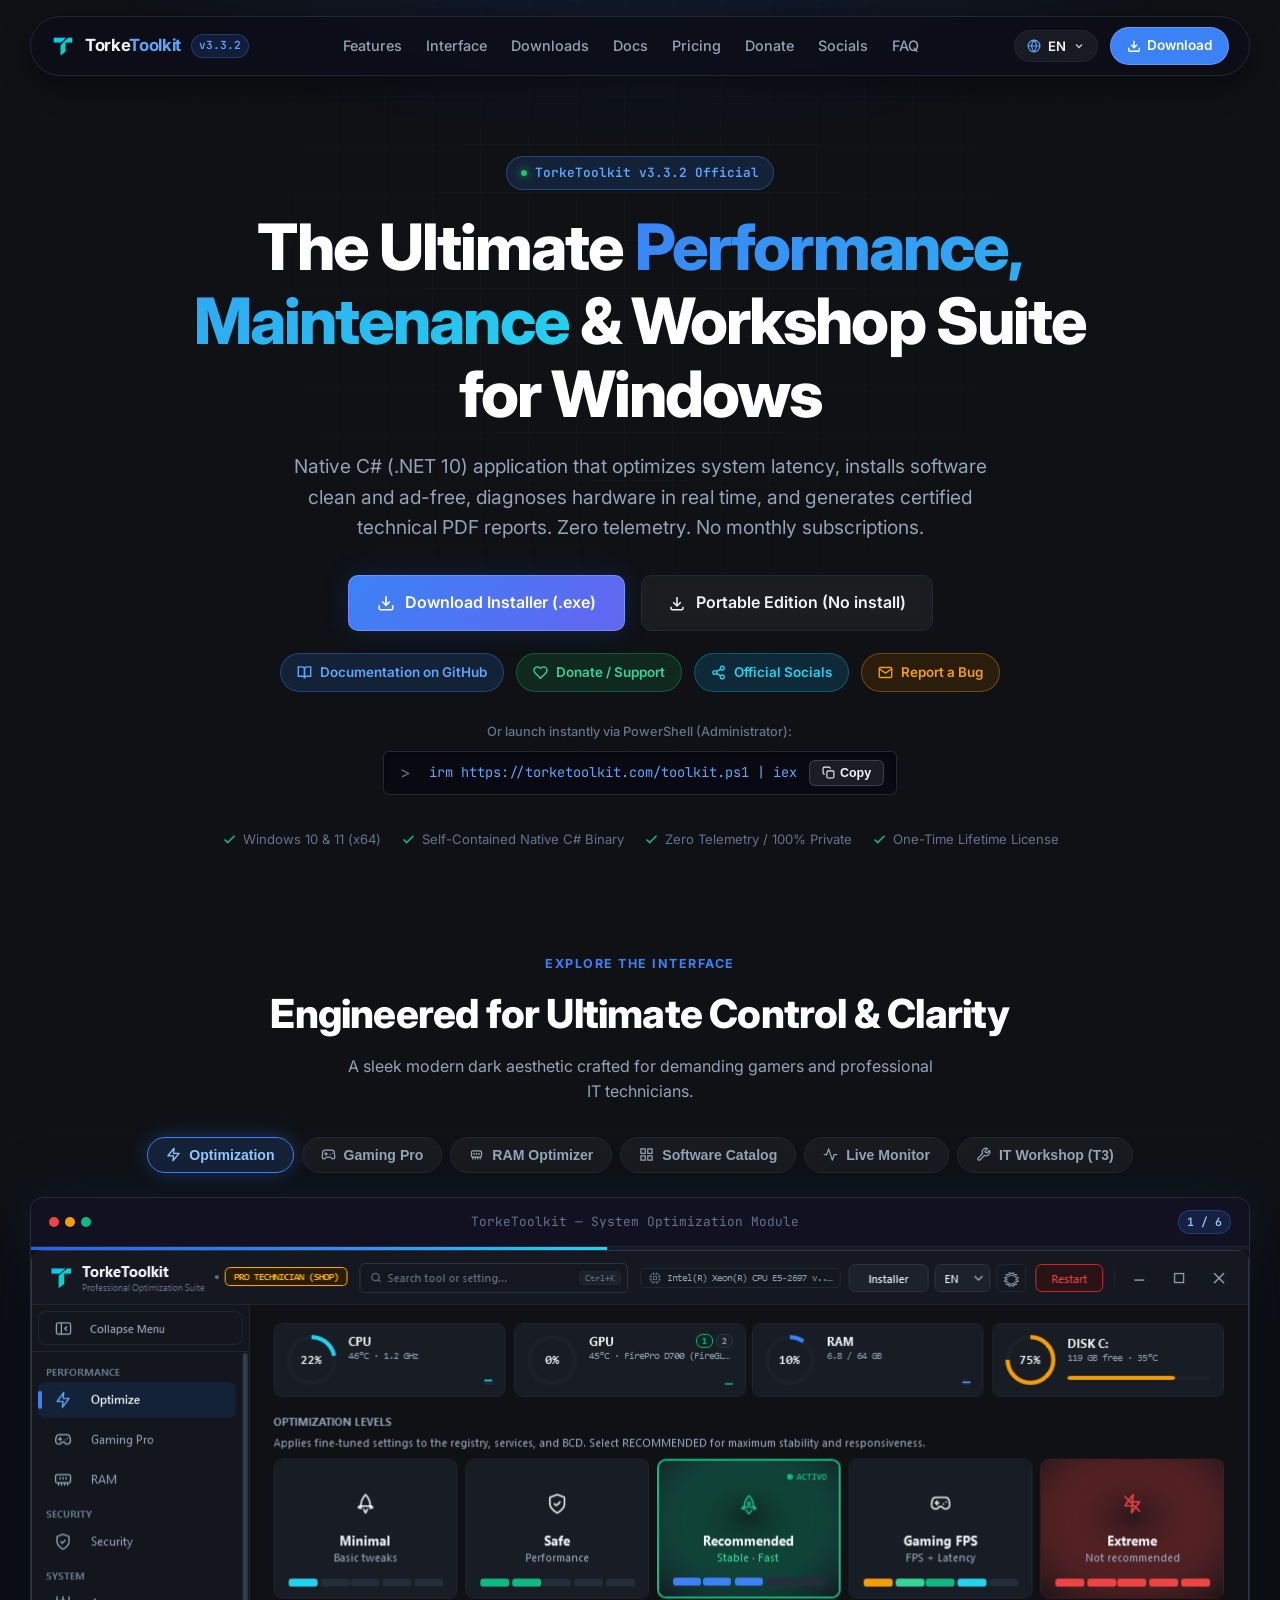
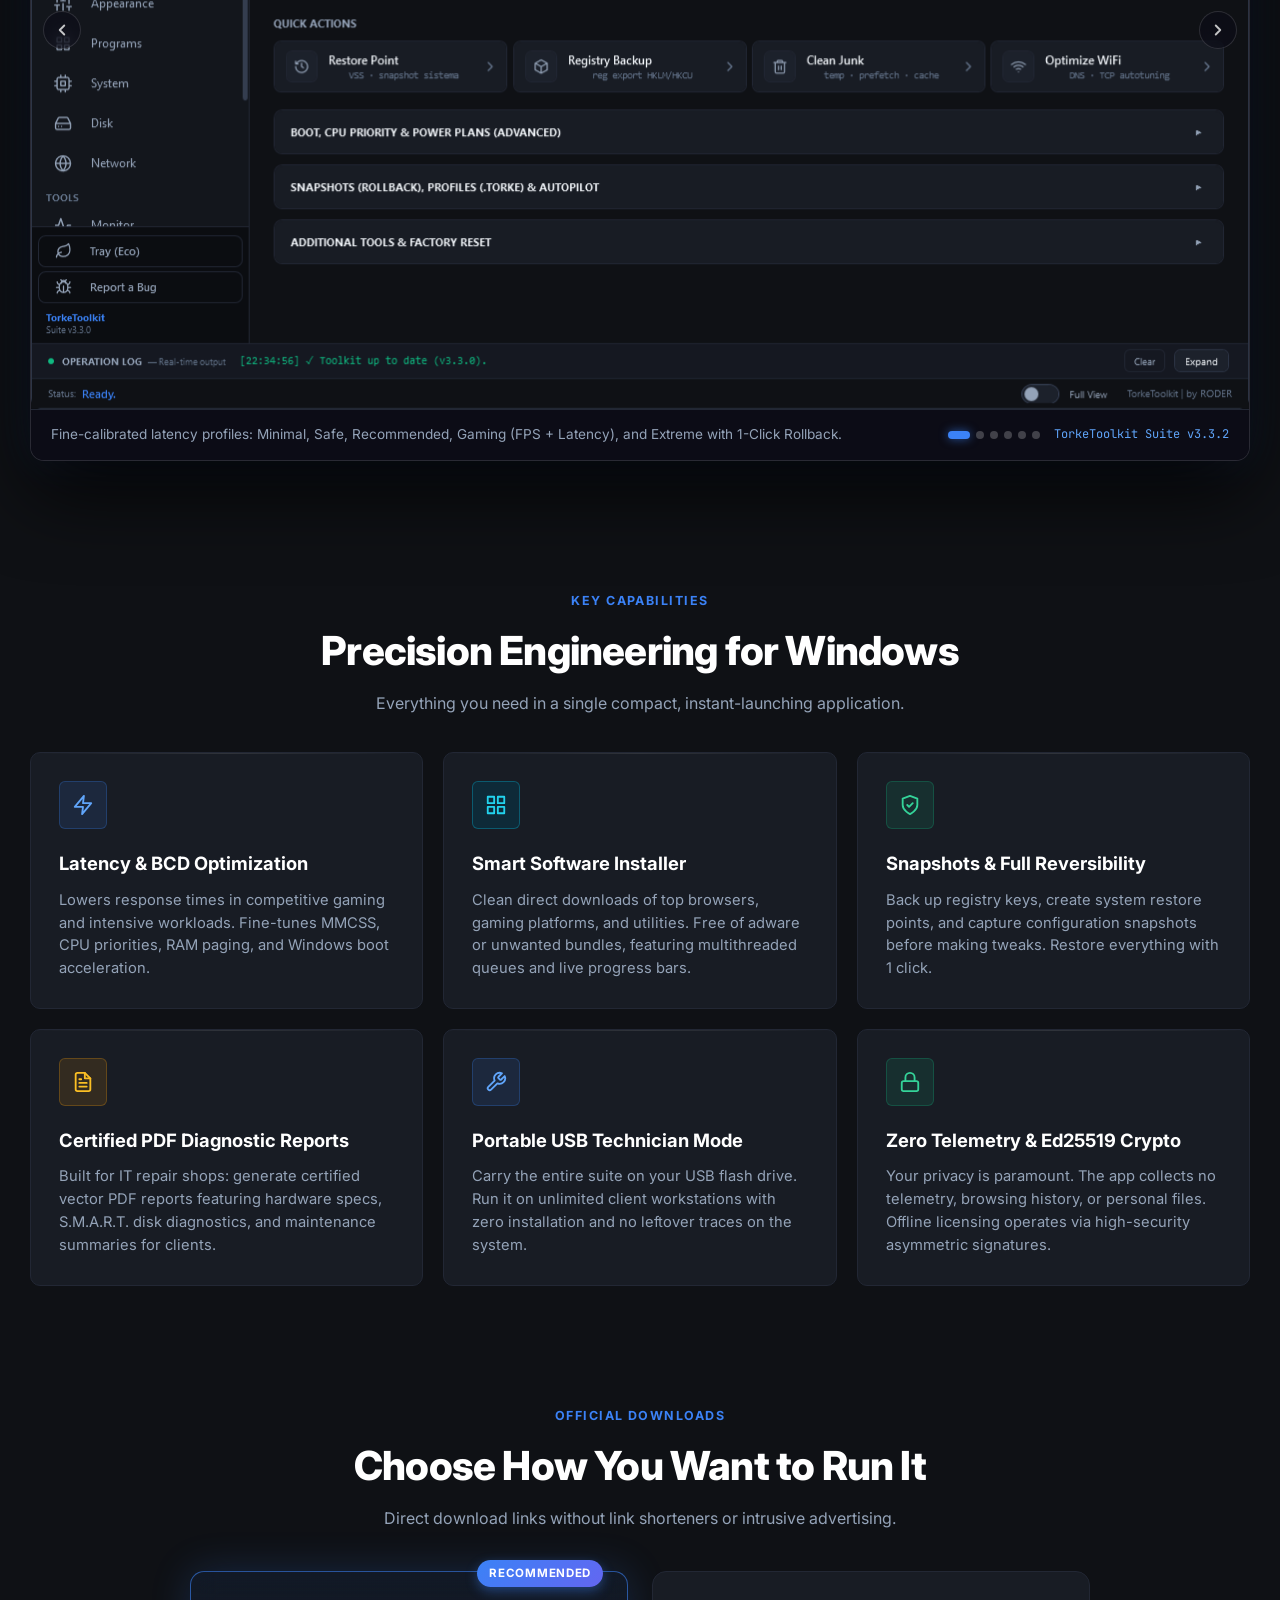
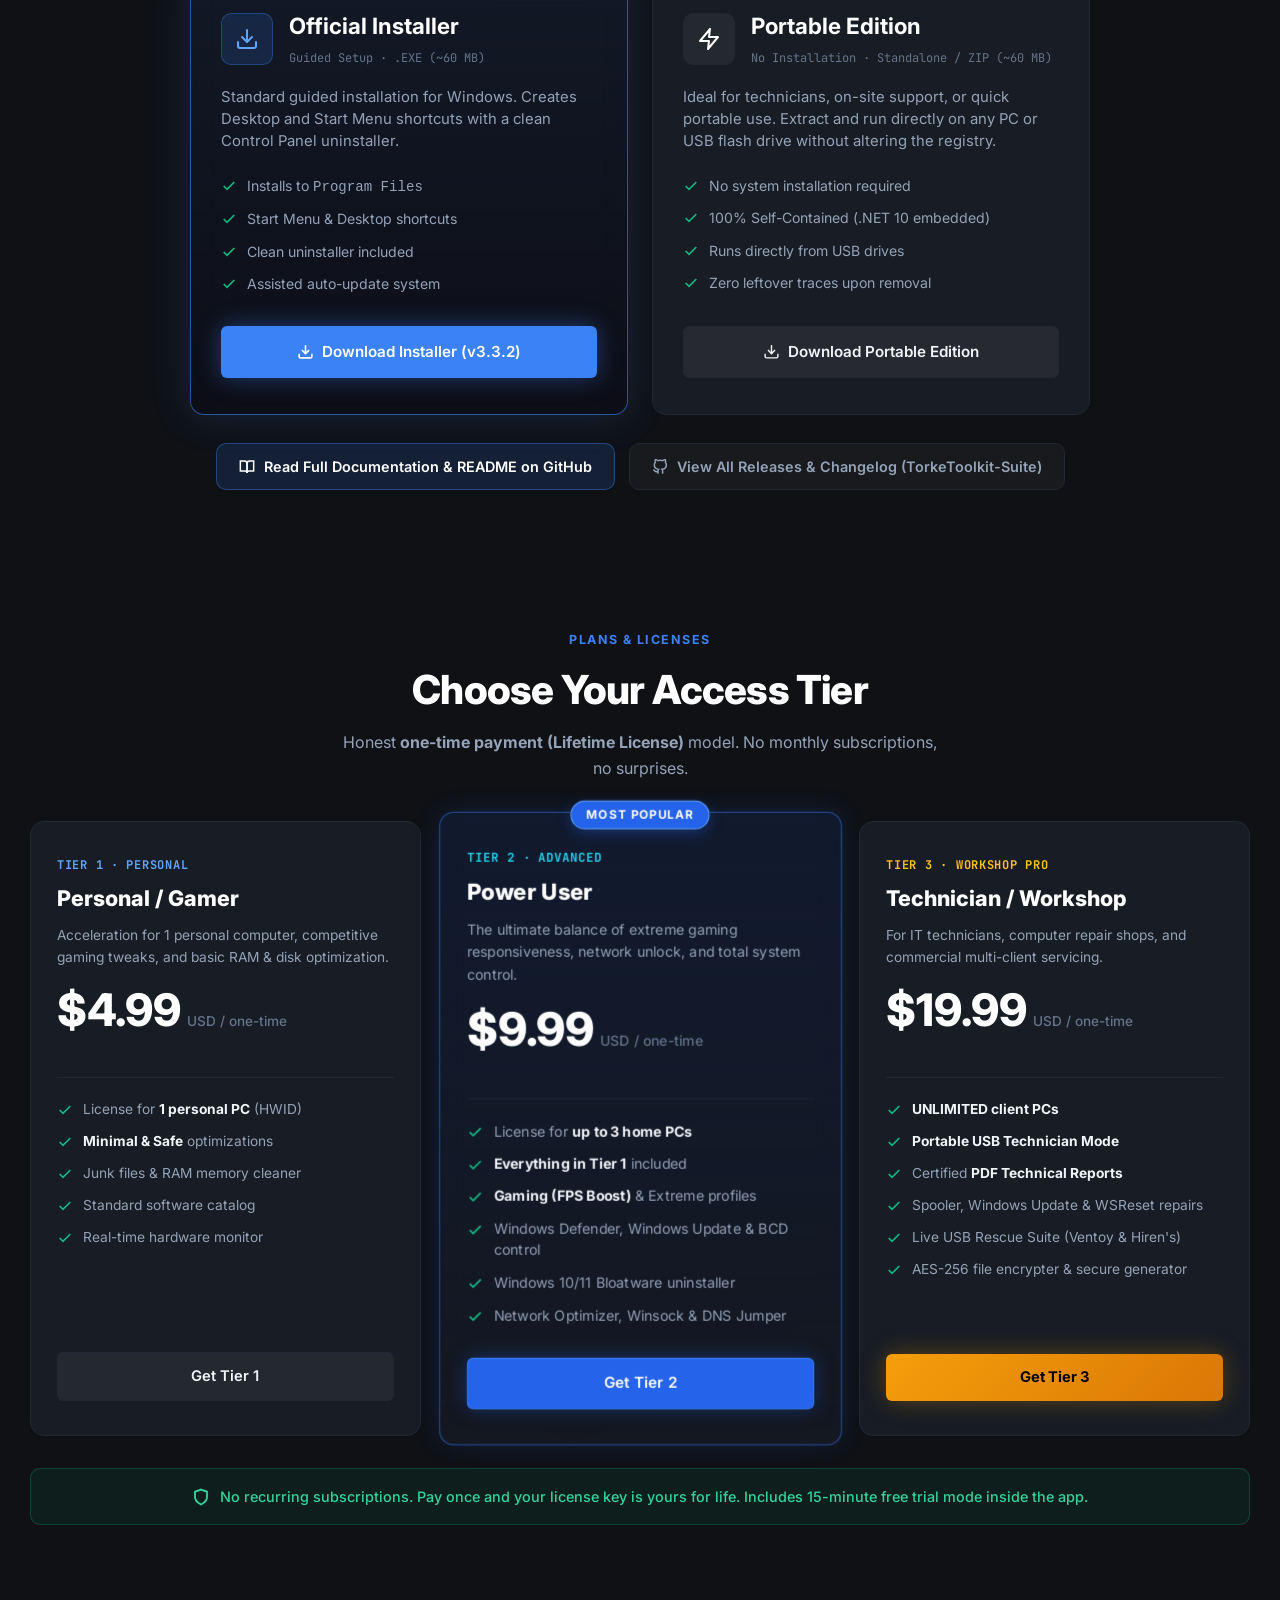
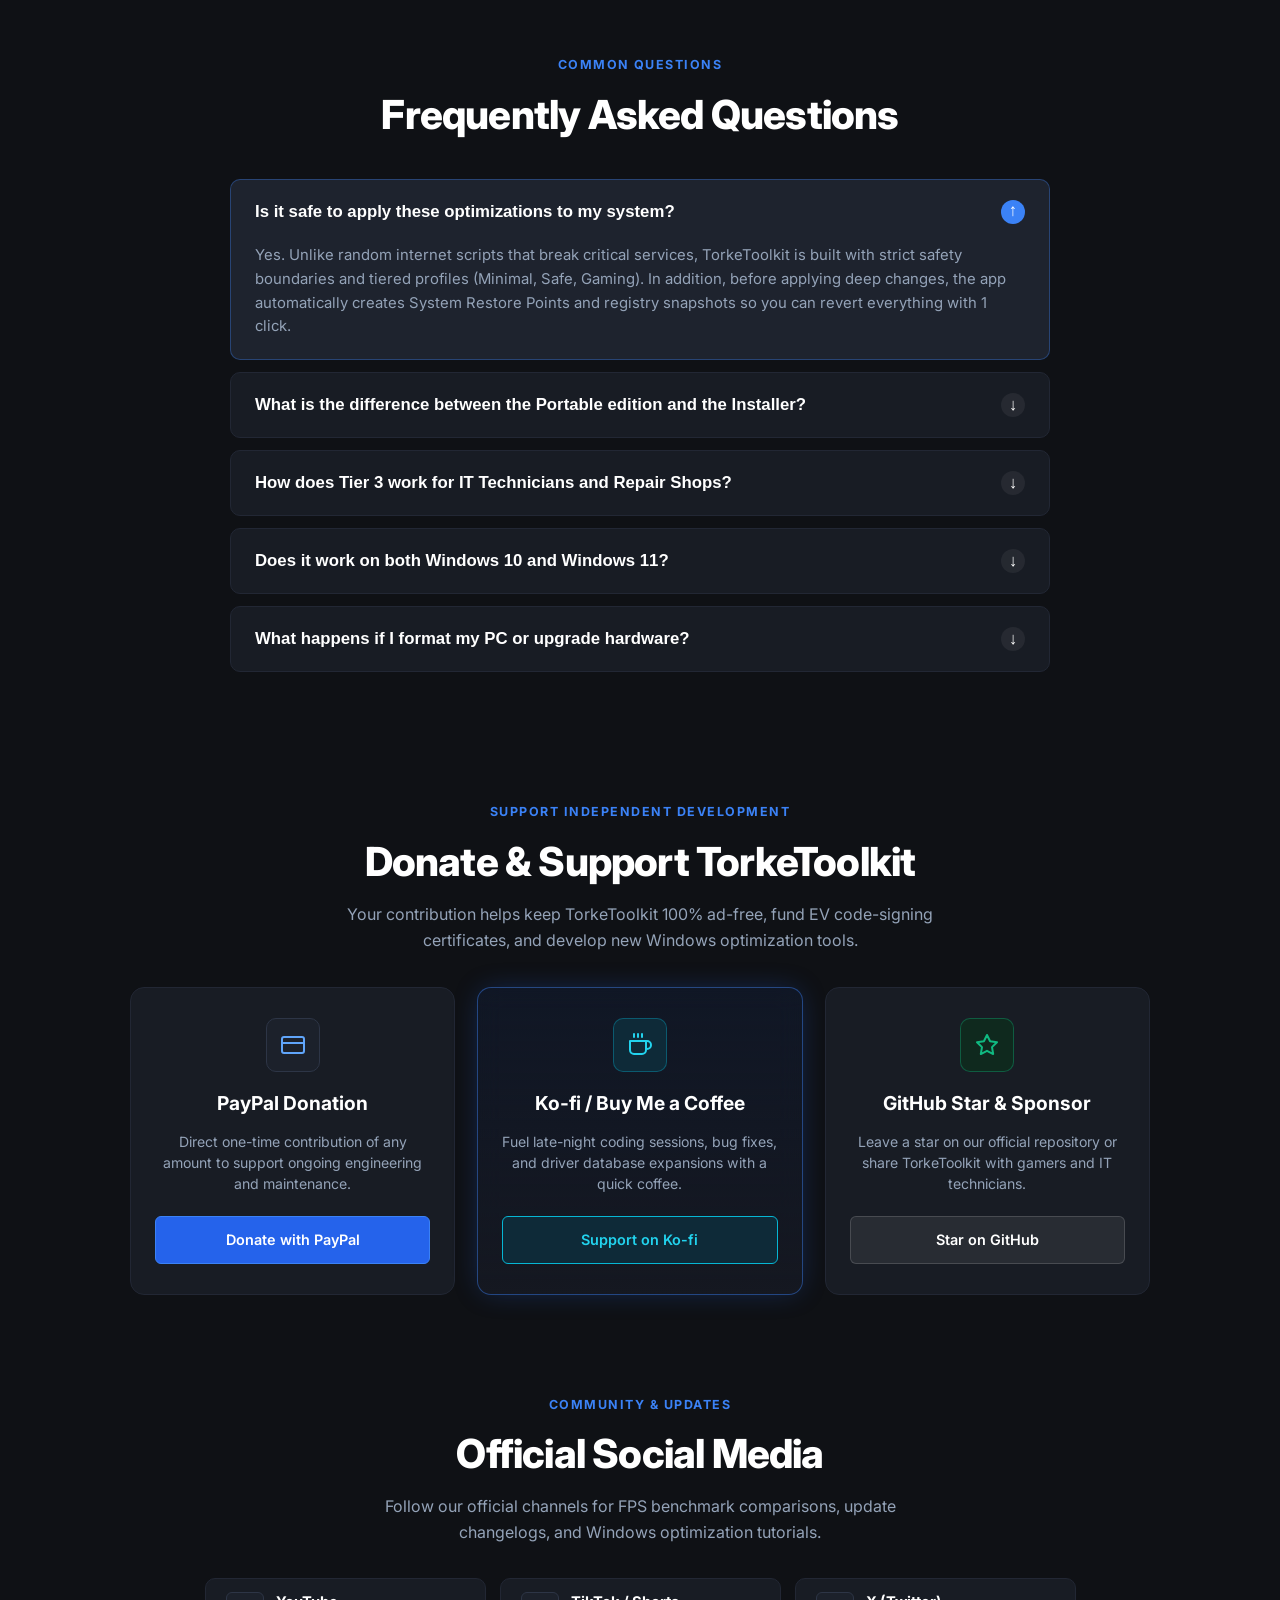
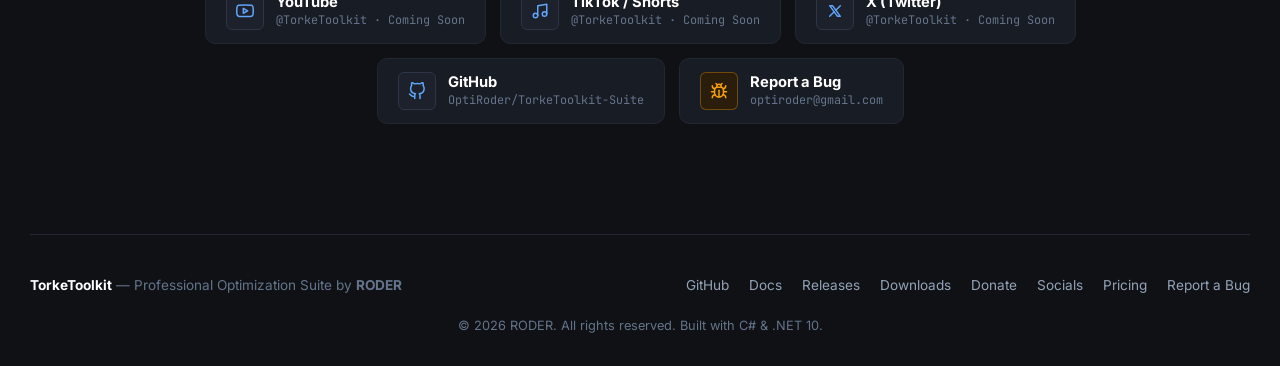
==== commit 20b3019c: "Release v3.3.2: update downloads, documentation & changelogs" ====
--- a/index.html
+++ b/index.html
@@ -11,7 +11,7 @@
     <meta name="theme-color" content="#07070d">
     <meta name="author" content="RODER">
     <meta name="description"
-        content="TorkeToolkit v3.3.1 — Native C# (.NET 10) Windows 10 &amp; 11 optimizer: boost FPS &amp; cut input lag, safe Sustained CPU Boost, Win11 RAM reducer, update drivers without Windows Update, install apps 5x faster, protect laptop battery health, and export PDF repair reports. Zero telemetry.">
+        content="TorkeToolkit v3.3.2 — Native C# (.NET 10) Windows 10 &amp; 11 optimizer: boost FPS &amp; cut input lag, safe Sustained CPU Boost, Win11 RAM reducer, update drivers without Windows Update, install apps 5x faster, protect laptop battery health, and export PDF repair reports. Zero telemetry.">
     <meta name="keywords" content="TorkeToolkit, windows 11 optimizer, optimize windows 10, fps boost windows 11, reduce input lag gaming, driver updater without windows update, 5x app installer, laptop battery health guard, pc repair technician usb toolkit, debloat windows 11, zero telemetry optimizer, by RODER">
     <meta name="robots" content="index, follow, max-image-preview:large, max-snippet:-1, max-video-preview:-1">
     <link rel="canonical" href="https://torketoolkit.com/">
@@ -23,19 +23,19 @@
     <meta property="og:locale:alternate" content="pt_BR">
     <meta property="og:url" content="https://torketoolkit.com/">
     <meta property="og:site_name" content="TorkeToolkit">
-    <meta property="og:title" content="TorkeToolkit v3.3.1 — Windows Performance, Driver Center &amp; Technician Suite">
+    <meta property="og:title" content="TorkeToolkit v3.3.2 — Windows Performance, Driver Center &amp; Technician Suite">
     <meta property="og:description" content="Boost PC FPS &amp; latency, safe Sustained CPU Boost, Win11 RAM reducer, update drivers without Windows Update, install apps 5x faster, protect laptop battery health, and export PDF client reports. Zero telemetry.">
     <meta property="og:image" content="https://torketoolkit.com/source/shot-optimization.jpg">
     <meta property="og:image:width" content="1220">
     <meta property="og:image:height" content="760">
-    <meta property="og:image:alt" content="TorkeToolkit v3.3.1 Windows System Optimization Interface">
+    <meta property="og:image:alt" content="TorkeToolkit v3.3.2 Windows System Optimization Interface">
 
     <!-- Twitter / X Card -->
     <meta name="twitter:card" content="summary_large_image">
-    <meta name="twitter:title" content="TorkeToolkit v3.3.1 — Windows Performance, Driver Center &amp; Technician Suite">
+    <meta name="twitter:title" content="TorkeToolkit v3.3.2 — Windows Performance, Driver Center &amp; Technician Suite">
     <meta name="twitter:description" content="Native C# (.NET 10) suite for Windows 10/11 performance optimization, direct driver updates, 5x app installer, battery guard, and IT diagnostics.">
     <meta name="twitter:image" content="https://torketoolkit.com/source/shot-optimization.jpg">
-    <meta name="twitter:image:alt" content="TorkeToolkit v3.3.1 Windows Optimization Suite">
+    <meta name="twitter:image:alt" content="TorkeToolkit v3.3.2 Windows Optimization Suite">
 
     <!-- Structured Data (Google Rich Results: WebSite + SoftwareApplication + FAQPage) -->
     <script type="application/ld+json">
@@ -54,9 +54,9 @@
           "alternateName": "TorkeToolkit Suite",
           "operatingSystem": "Windows 10 (64-bit), Windows 11 (64-bit)",
           "applicationCategory": "UtilitiesApplication",
-          "softwareVersion": "3.3.1",
+          "softwareVersion": "3.3.2",
           "url": "https://torketoolkit.com/",
-          "downloadUrl": "https://github.com/OptiRoder/TorkeToolkit-Suite/releases/latest/download/TorkeToolkit-Setup-v3.3.1.exe",
+          "downloadUrl": "https://github.com/OptiRoder/TorkeToolkit-Suite/releases/latest/download/TorkeToolkit-Setup-v3.3.2.exe",
           "releaseNotes": "https://github.com/OptiRoder/TorkeToolkit-Suite/blob/main/CHANGELOG.md",
           "softwareHelp": "https://github.com/OptiRoder/TorkeToolkit-Suite#readme",
           "screenshot": "https://torketoolkit.com/source/shot-optimization.jpg",
@@ -144,7 +144,7 @@
             <a href="#" class="nav-brand">
                 <img src="source/logo-t-transparent.png" alt="TorkeToolkit" style="width:24px;height:24px;vertical-align:middle;">
                 <span class="brand-text">Torke<span style="color:#60a5fa;">Toolkit</span></span>
-                <span class="brand-badge">v3.3.1</span>
+                <span class="brand-badge">v3.3.2</span>
             </a>
 
             <ul class="nav-links">
@@ -205,7 +205,7 @@
         <header class="hero">
             <div class="pill-version">
                 <span class="pill-dot"></span>
-                <span data-i18n="hero_badge">TorkeToolkit v3.3.1 Official</span>
+                <span data-i18n="hero_badge">TorkeToolkit v3.3.2 Official</span>
             </div>
 
             <h1 data-i18n-html="hero_title_html">
@@ -261,7 +261,7 @@
                     </svg>
                     <span data-i18n="hero_btn_socials">Official Socials</span>
                 </a>
-                <a href="mailto:optiroder@gmail.com?subject=TorkeToolkit%20v3.3.1%20-%20Bug%20Report" class="btn-sub-action bug-report">
+                <a href="mailto:optiroder@gmail.com?subject=TorkeToolkit%20v3.3.2%20-%20Bug%20Report" class="btn-sub-action bug-report">
                     <svg xmlns="http://www.w3.org/2000/svg" width="15" height="15" viewBox="0 0 24 24" fill="none" stroke="currentColor" stroke-width="2.2">
                         <path d="M4 4h16c1.1 0 2 .9 2 2v12c0 1.1-.9 2-2 2H4c-1.1 0-2-.9-2-2V6c0-1.1.9-2 2-2z"/>
                         <polyline points="22,6 12,13 2,6"/>
@@ -406,7 +406,7 @@
                             <button class="carousel-dot" onclick="goToSlide(4)" aria-label="Slide 5"></button>
                             <button class="carousel-dot" onclick="goToSlide(5)" aria-label="Slide 6"></button>
                         </div>
-                        <span class="mockup-suite-tag">TorkeToolkit Suite v3.3.1</span>
+                        <span class="mockup-suite-tag">TorkeToolkit Suite v3.3.2</span>
                     </div>
                 </div>
             </div>
@@ -520,13 +520,13 @@
                             </li>
                         </ul>
                     </div>
-                    <a id="btn-download-installer" href="https://github.com/OptiRoder/TorkeToolkit-Suite/releases/latest/download/TorkeToolkit-Setup-v3.3.1.exe" class="btn-download primary" target="_blank" rel="noopener">
+                    <a id="btn-download-installer" href="https://github.com/OptiRoder/TorkeToolkit-Suite/releases/latest/download/TorkeToolkit-Setup-v3.3.2.exe" class="btn-download primary" target="_blank" rel="noopener">
                         <svg xmlns="http://www.w3.org/2000/svg" width="17" height="17" viewBox="0 0 24 24" fill="none" stroke="currentColor" stroke-width="2.2">
                             <path d="M21 15v4a2 2 0 0 1-2 2H5a2 2 0 0 1-2-2v-4"/>
                             <polyline points="7 10 12 15 17 10"/>
                             <line x1="12" y1="15" x2="12" y2="3"/>
                         </svg>
-                        <span data-i18n="dl_c1_btn">Download Installer (v3.3.1)</span>
+                        <span data-i18n="dl_c1_btn">Download Installer (v3.3.2)</span>
                     </a>
                 </div>
 
@@ -564,7 +564,7 @@
                             </li>
                         </ul>
                     </div>
-                    <a id="btn-download-portable" href="https://github.com/OptiRoder/TorkeToolkit-Suite/releases/latest/download/TorkeToolkit-Portable-v3.3.1.exe" class="btn-download secondary" target="_blank" rel="noopener">
+                    <a id="btn-download-portable" href="https://github.com/OptiRoder/TorkeToolkit-Suite/releases/latest/download/TorkeToolkit-Portable-v3.3.2.exe" class="btn-download secondary" target="_blank" rel="noopener">
                         <svg xmlns="http://www.w3.org/2000/svg" width="17" height="17" viewBox="0 0 24 24" fill="none" stroke="currentColor" stroke-width="2">
                             <path d="M21 15v4a2 2 0 0 1-2 2H5a2 2 0 0 1-2-2v-4"/>
                             <polyline points="7 10 12 15 17 10"/>
@@ -908,7 +908,7 @@
                     </div>
                 </a>
 
-                <a href="mailto:optiroder@gmail.com?subject=TorkeToolkit%20v3.3.1%20-%20Bug%20Report" class="social-pill bug-mail">
+                <a href="mailto:optiroder@gmail.com?subject=TorkeToolkit%20v3.3.2%20-%20Bug%20Report" class="social-pill bug-mail">
                     <span class="social-icon bug">
                         <svg width="18" height="18" viewBox="0 0 24 24" fill="none" stroke="currentColor" stroke-width="2" stroke-linecap="round" stroke-linejoin="round"><path d="M8 2l1.88 1.88"/><path d="M14.12 3.88L16 2"/><path d="M9 7.13v-1a3.003 3.003 0 1 1 6 0v1"/><path d="M12 20c-3.3 0-6-2.7-6-6v-3a4 4 0 0 1 4-4h4a4 4 0 0 1 4 4v3c0 3.3-2.7 6-6 6"/><path d="M12 20v-9"/><path d="M6.53 9C4.6 8.8 3 7.1 3 5"/><path d="M6 13H2"/><path d="M3 21c0-2.1 1.7-3.9 3.8-4"/><path d="M20.97 5c0 2.1-1.6 3.8-3.5 4"/><path d="M22 13h-4"/><path d="M17.2 17c2.1.1 3.8 1.9 3.8 4"/></svg>
                     </span>
@@ -936,7 +936,7 @@
                     <a href="#donaciones" data-i18n="nav_donate">Donate</a>
                     <a href="#redes" data-i18n="nav_socials">Socials</a>
                     <a href="#precios" data-i18n="nav_pricing">Pricing</a>
-                    <a href="mailto:optiroder@gmail.com?subject=TorkeToolkit%20v3.3.1%20-%20Bug%20Report" data-i18n="hero_btn_bug">Report a Bug</a>
+                    <a href="mailto:optiroder@gmail.com?subject=TorkeToolkit%20v3.3.2%20-%20Bug%20Report" data-i18n="hero_btn_bug">Report a Bug</a>
                 </div>
             </div>
             <div class="footer-bottom" data-i18n="footer_rights">
@@ -1147,7 +1147,7 @@
                 if (!res.ok) throw new Error('API fetch error');
                 const data = await res.json();
 
-                const tag = data.tag_name || 'v3.3.1';
+                const tag = data.tag_name || 'v3.3.2';
                 const baseUrl = `https://github.com/${REPO}/releases/download/${tag}`;
 
                 const btnInstaller = document.getElementById('btn-download-installer');
@@ -1171,7 +1171,7 @@
                 });
 
             } catch (err) {
-                console.log('Usando URLs directas fallback de descarga v3.3.1:', err.message);
+                console.log('Usando URLs directas fallback de descarga v3.3.2:', err.message);
             }
         }
 
